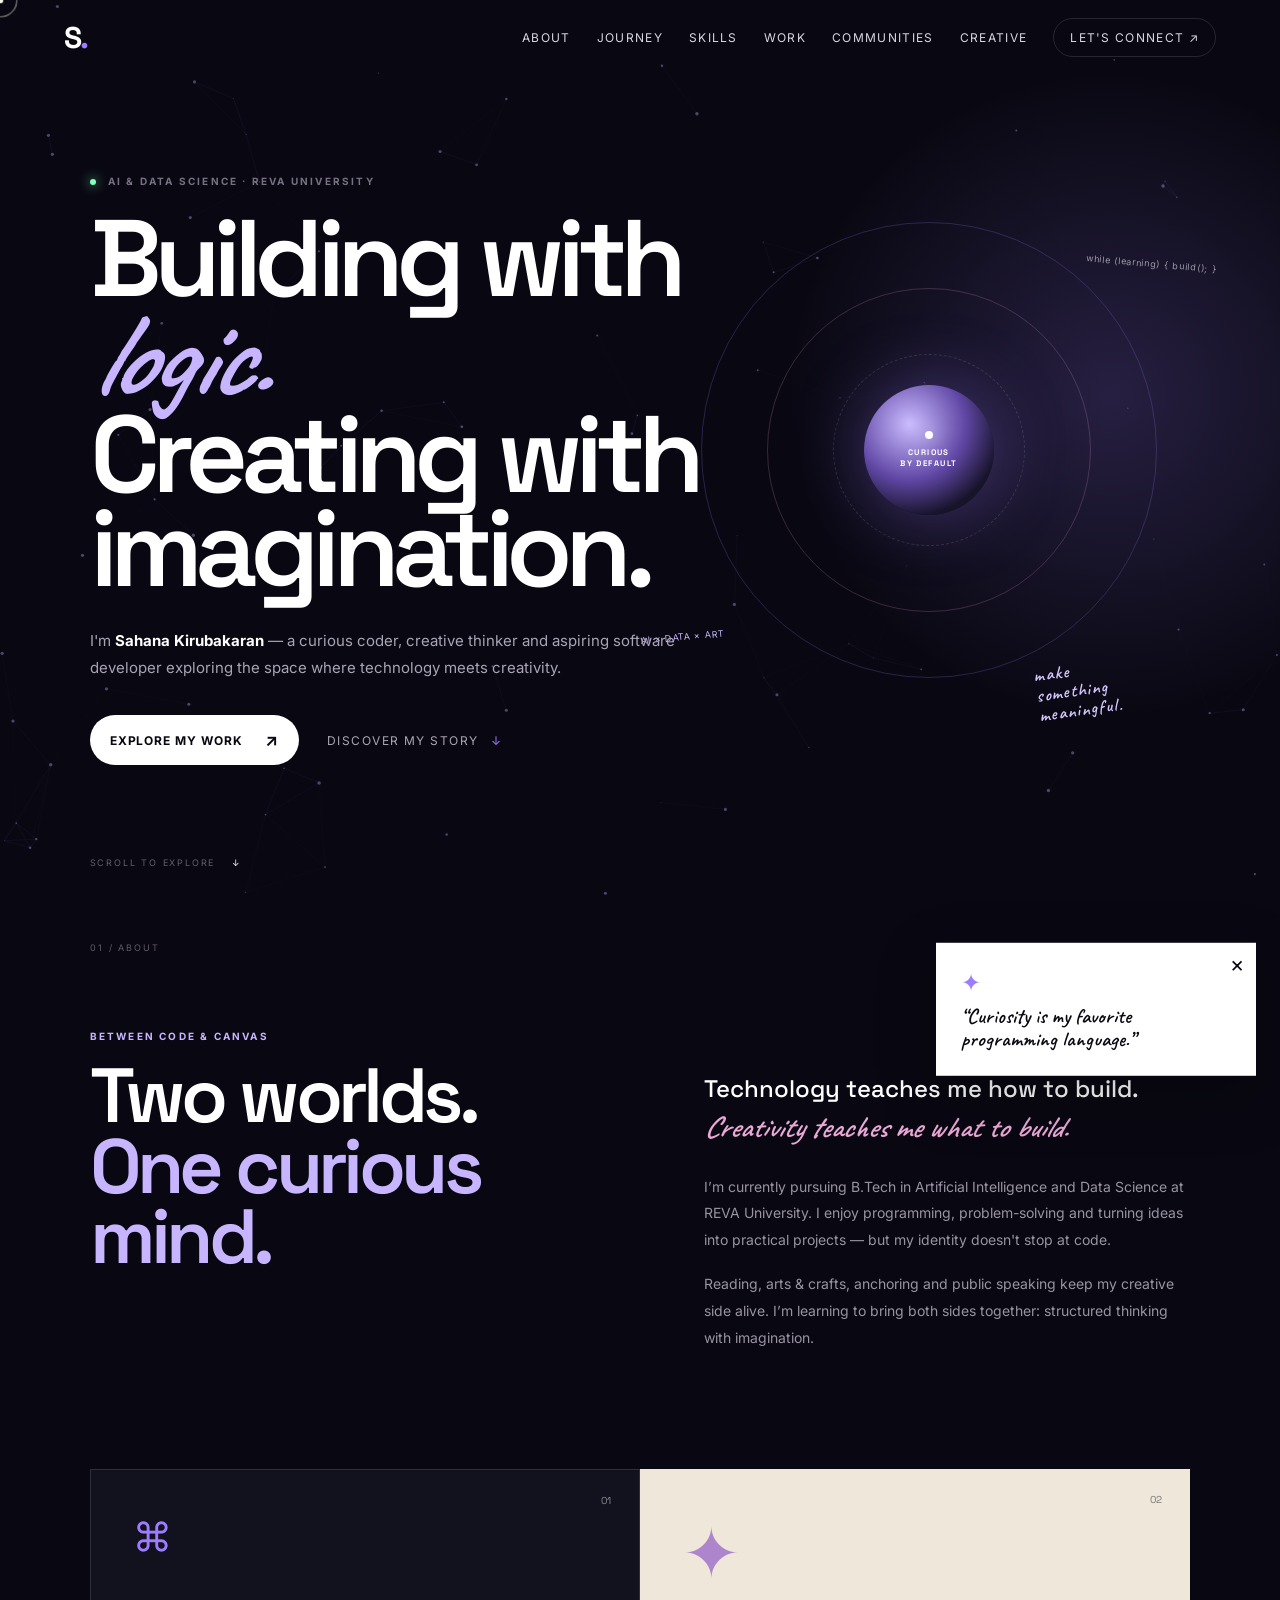
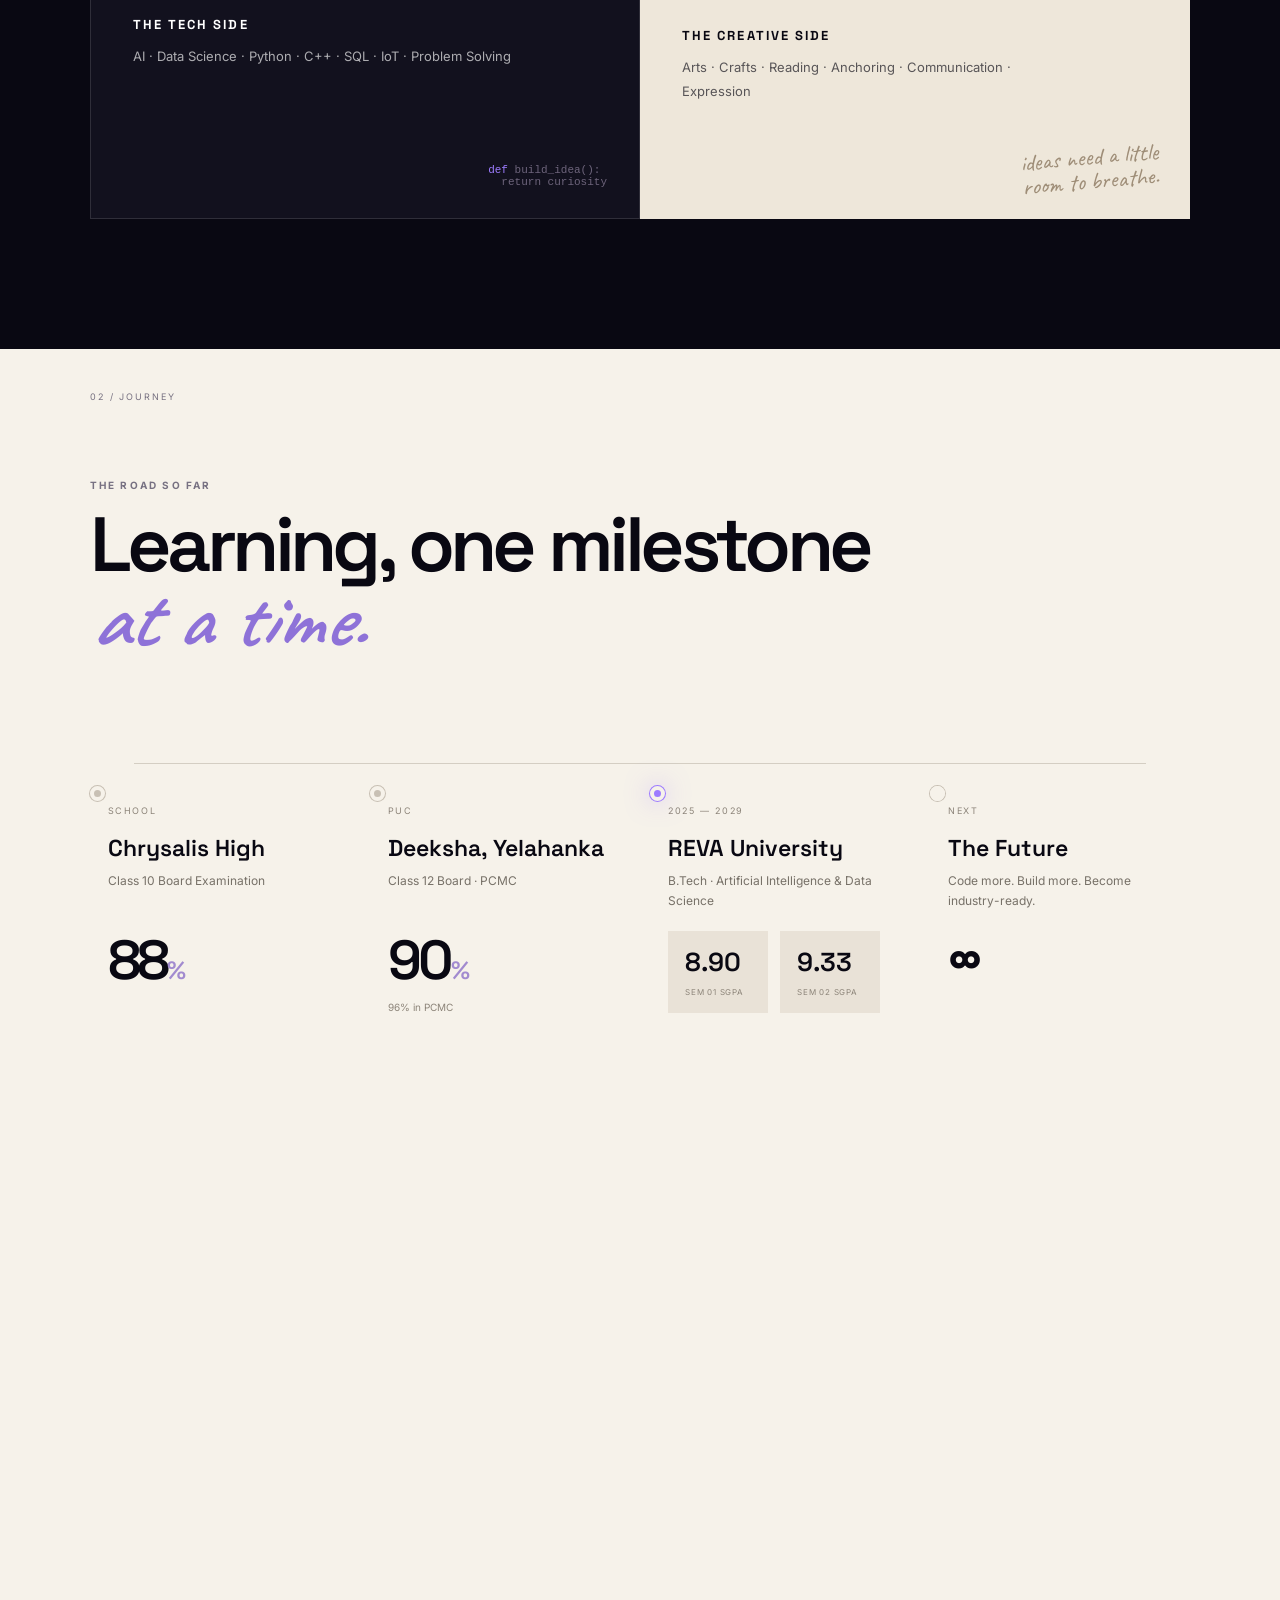
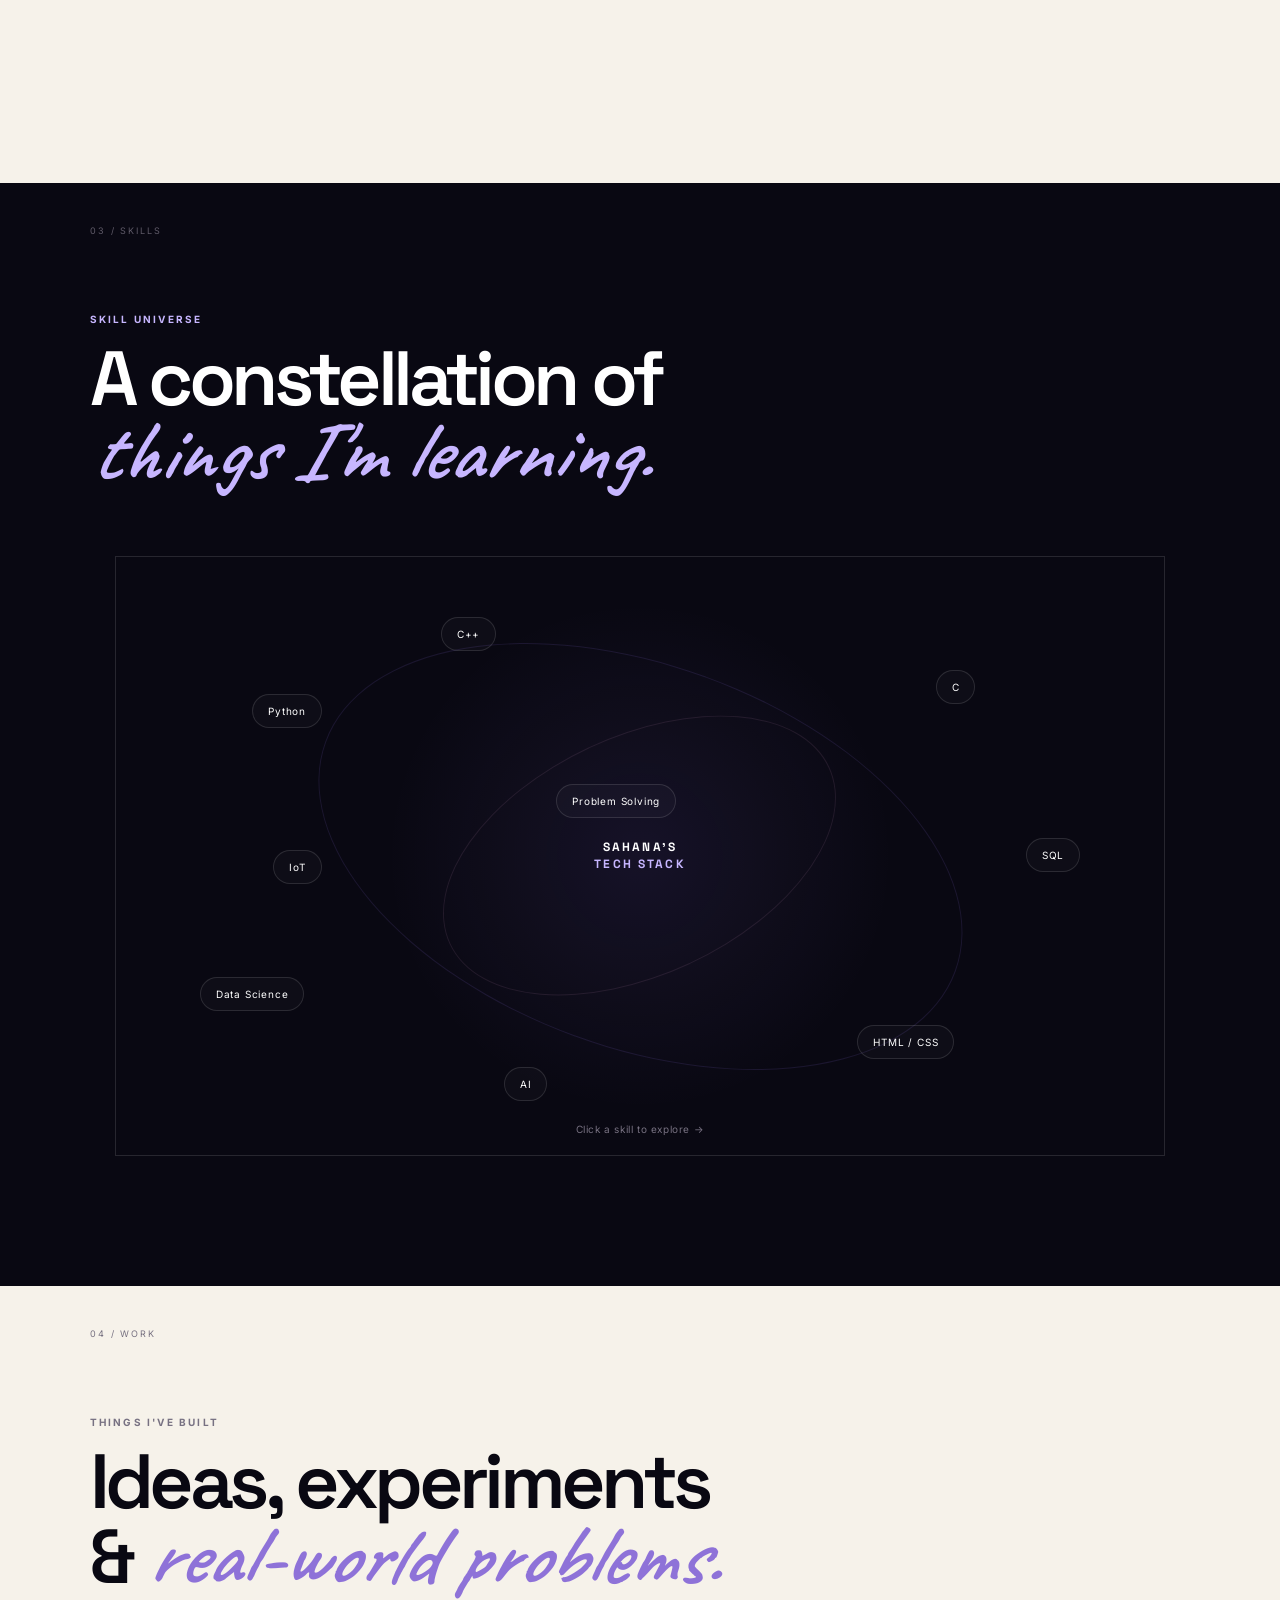
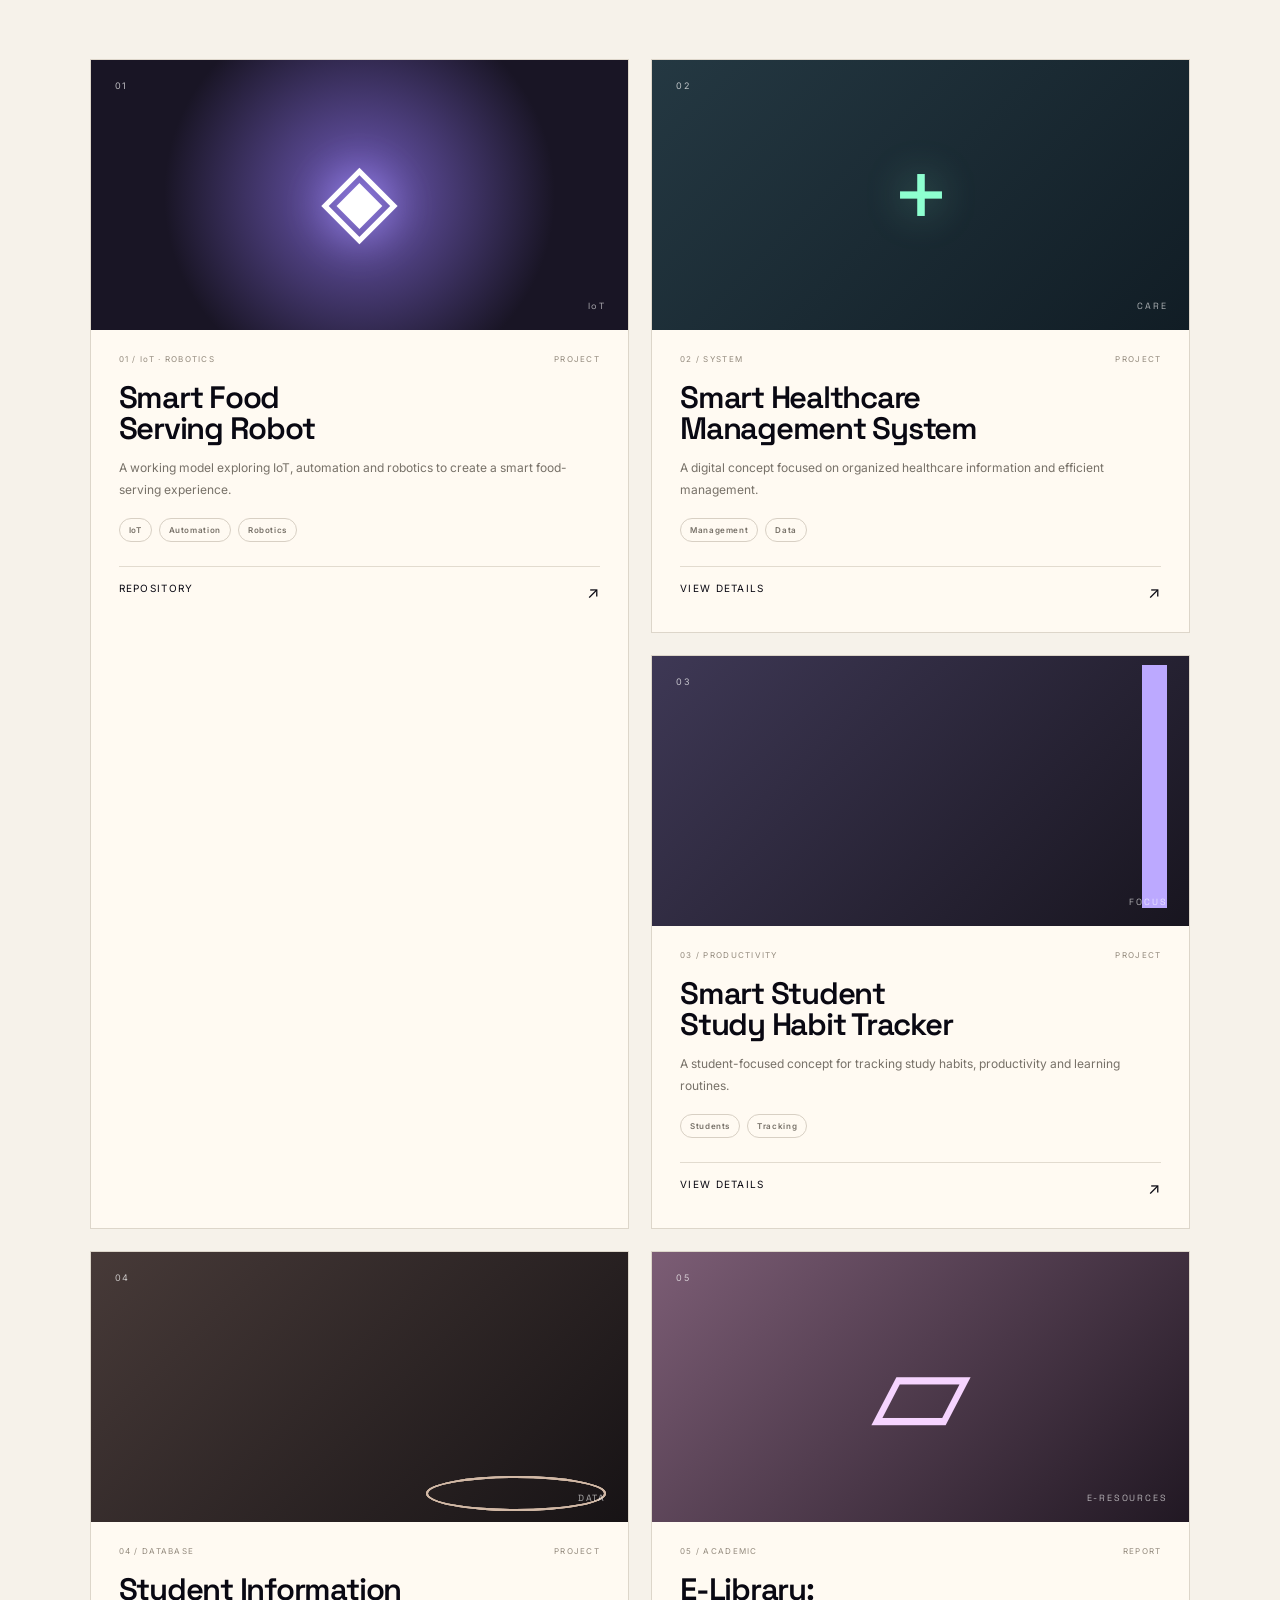
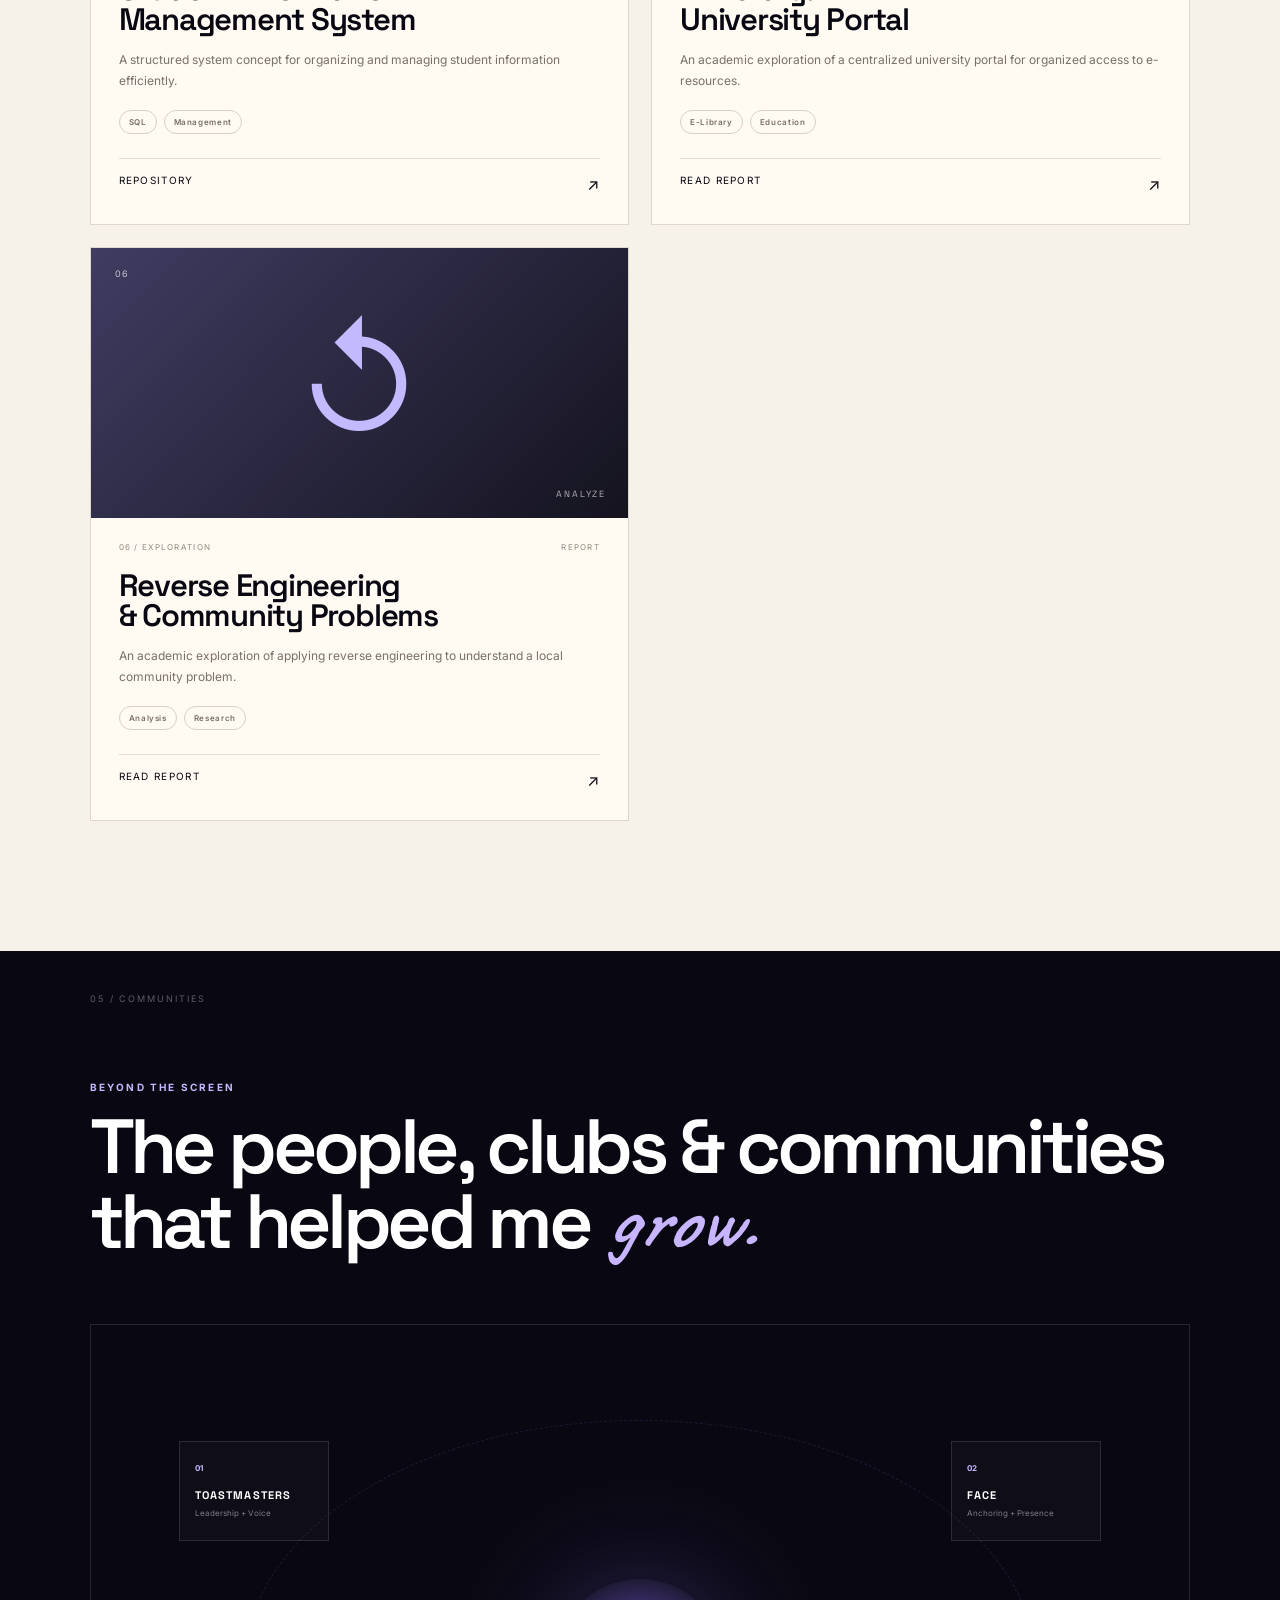
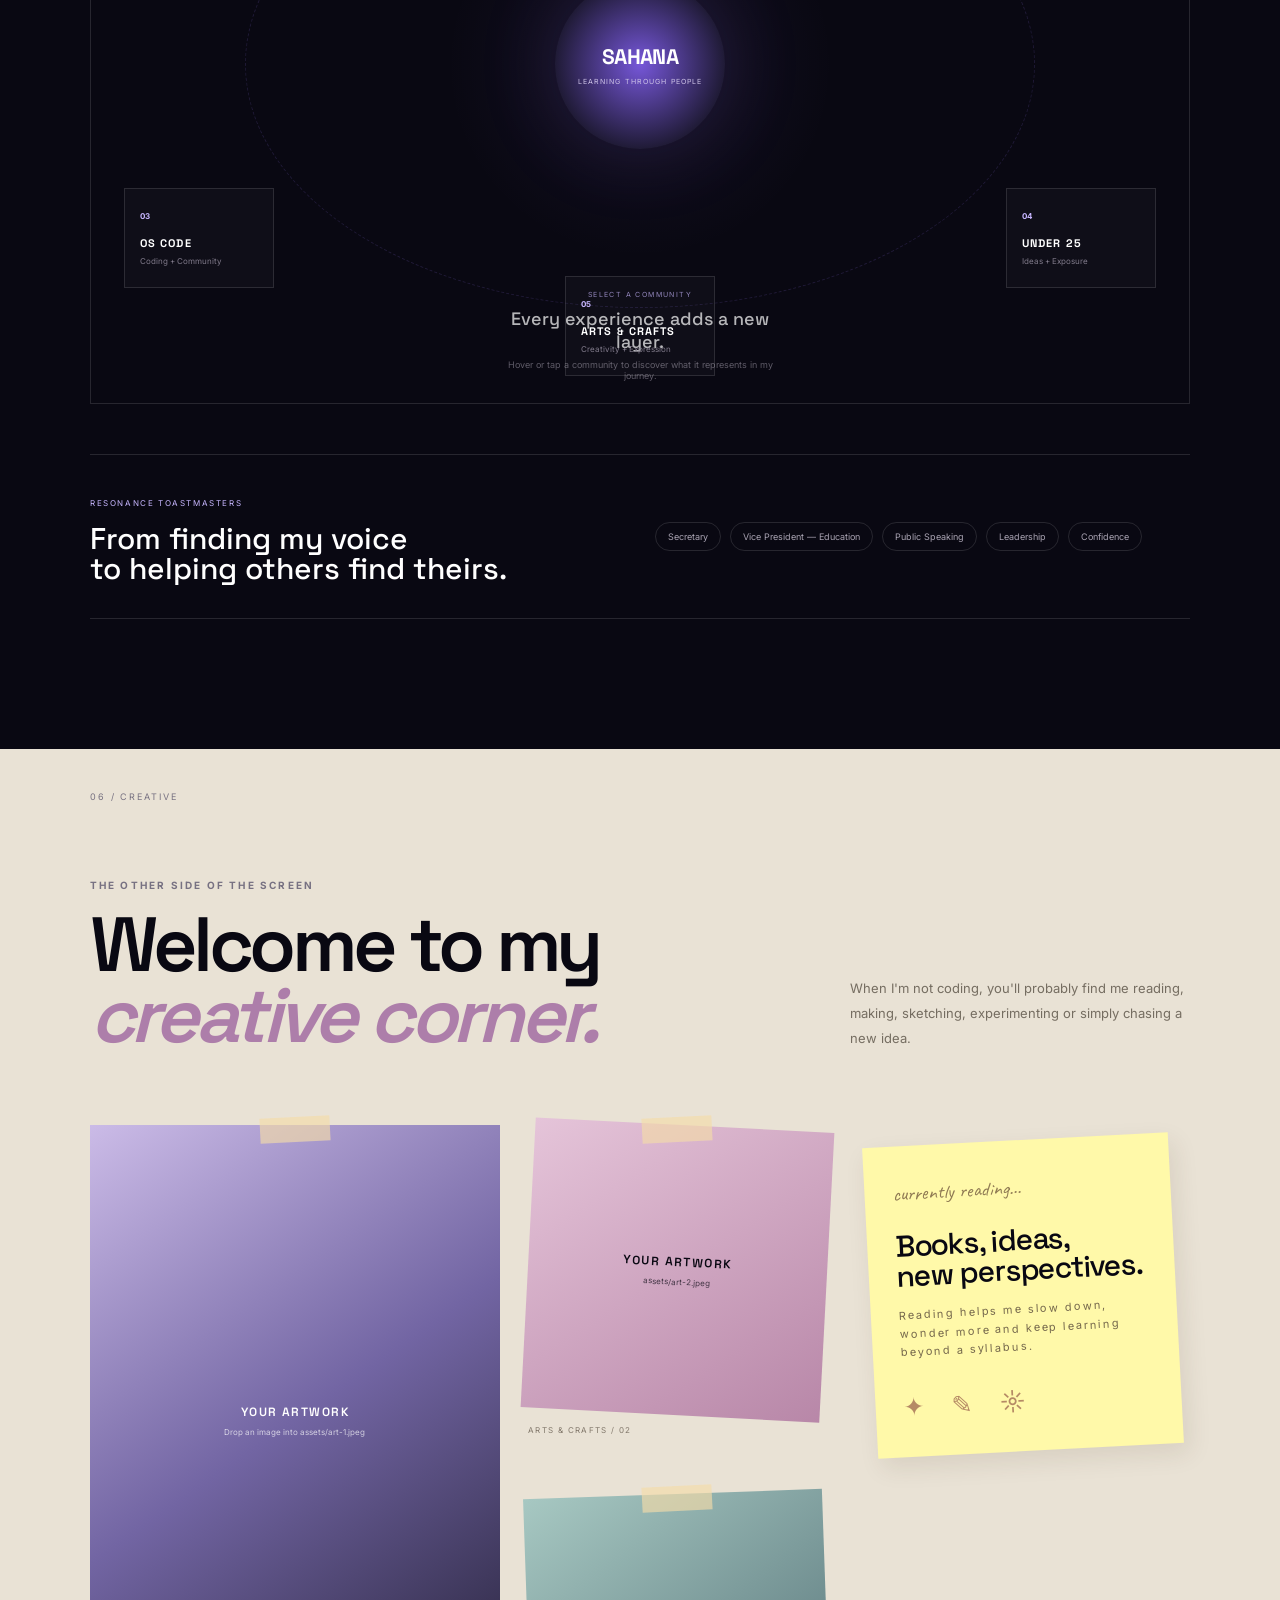
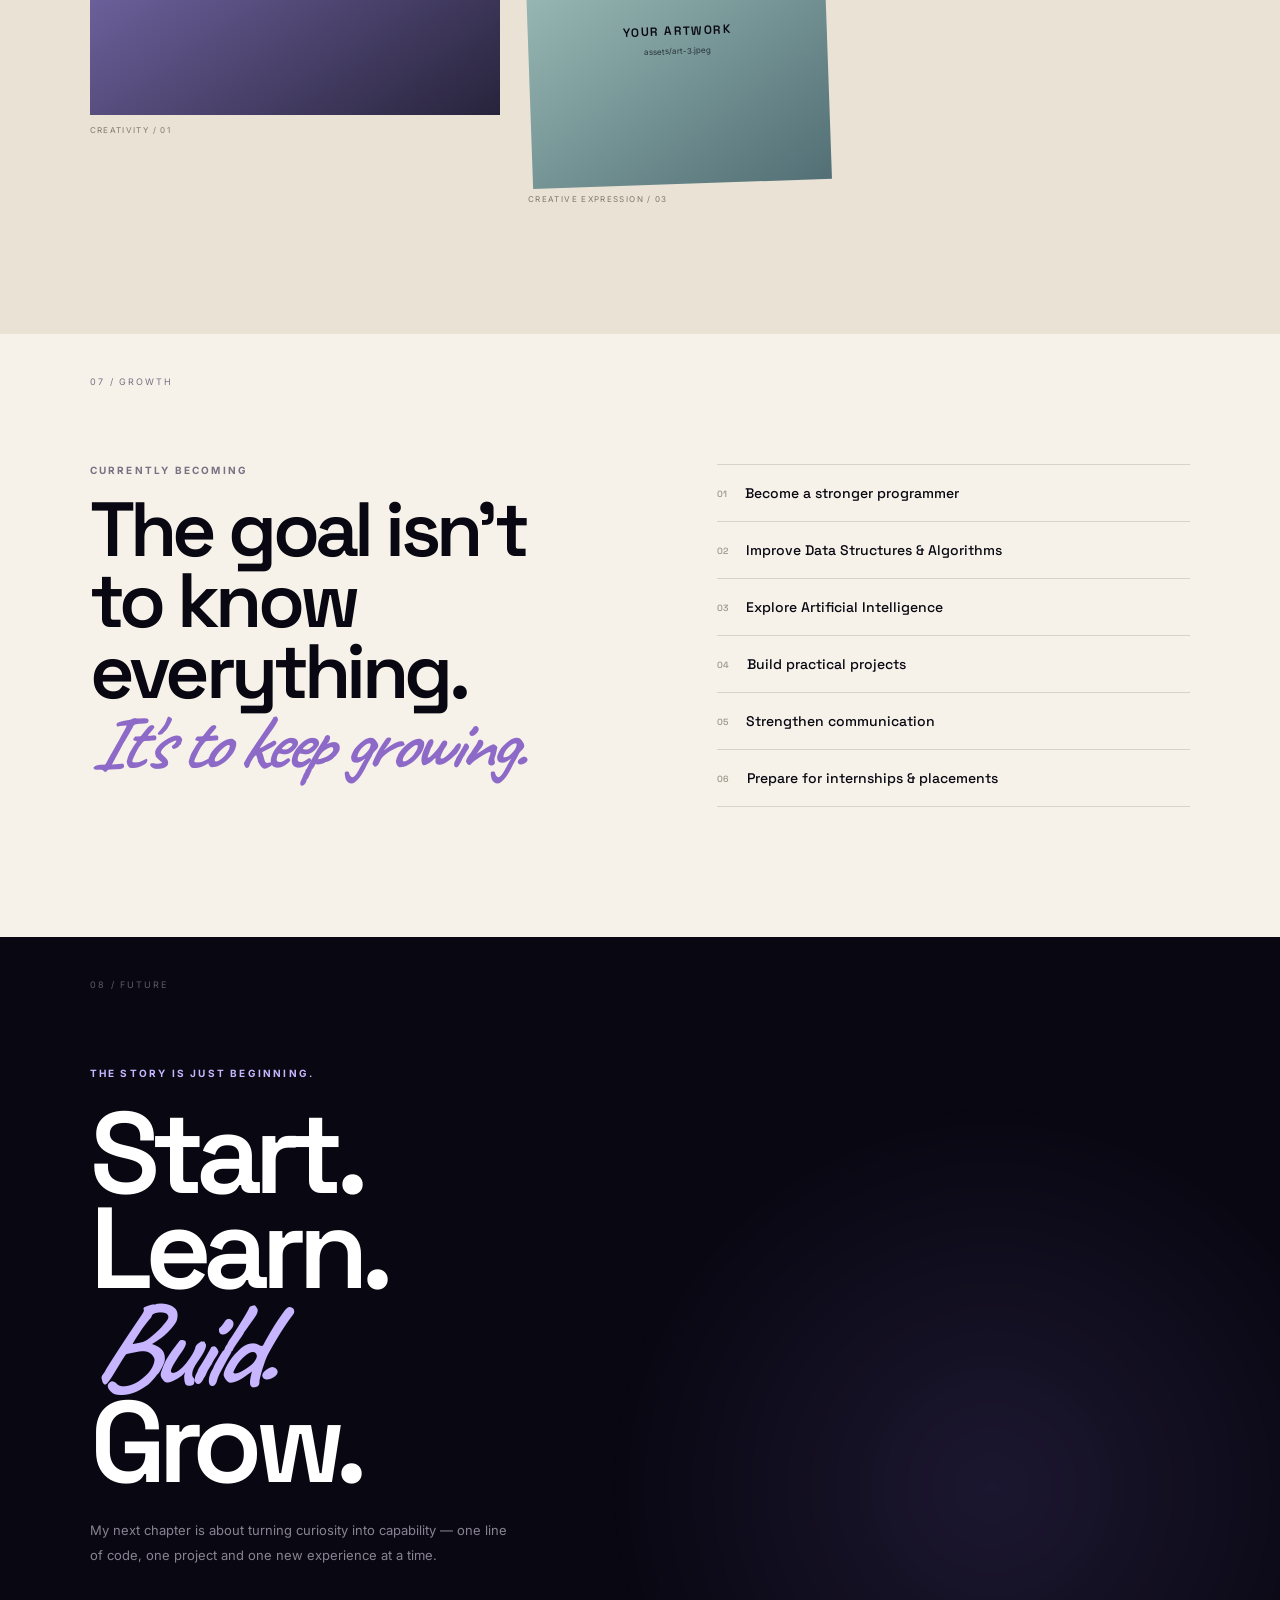
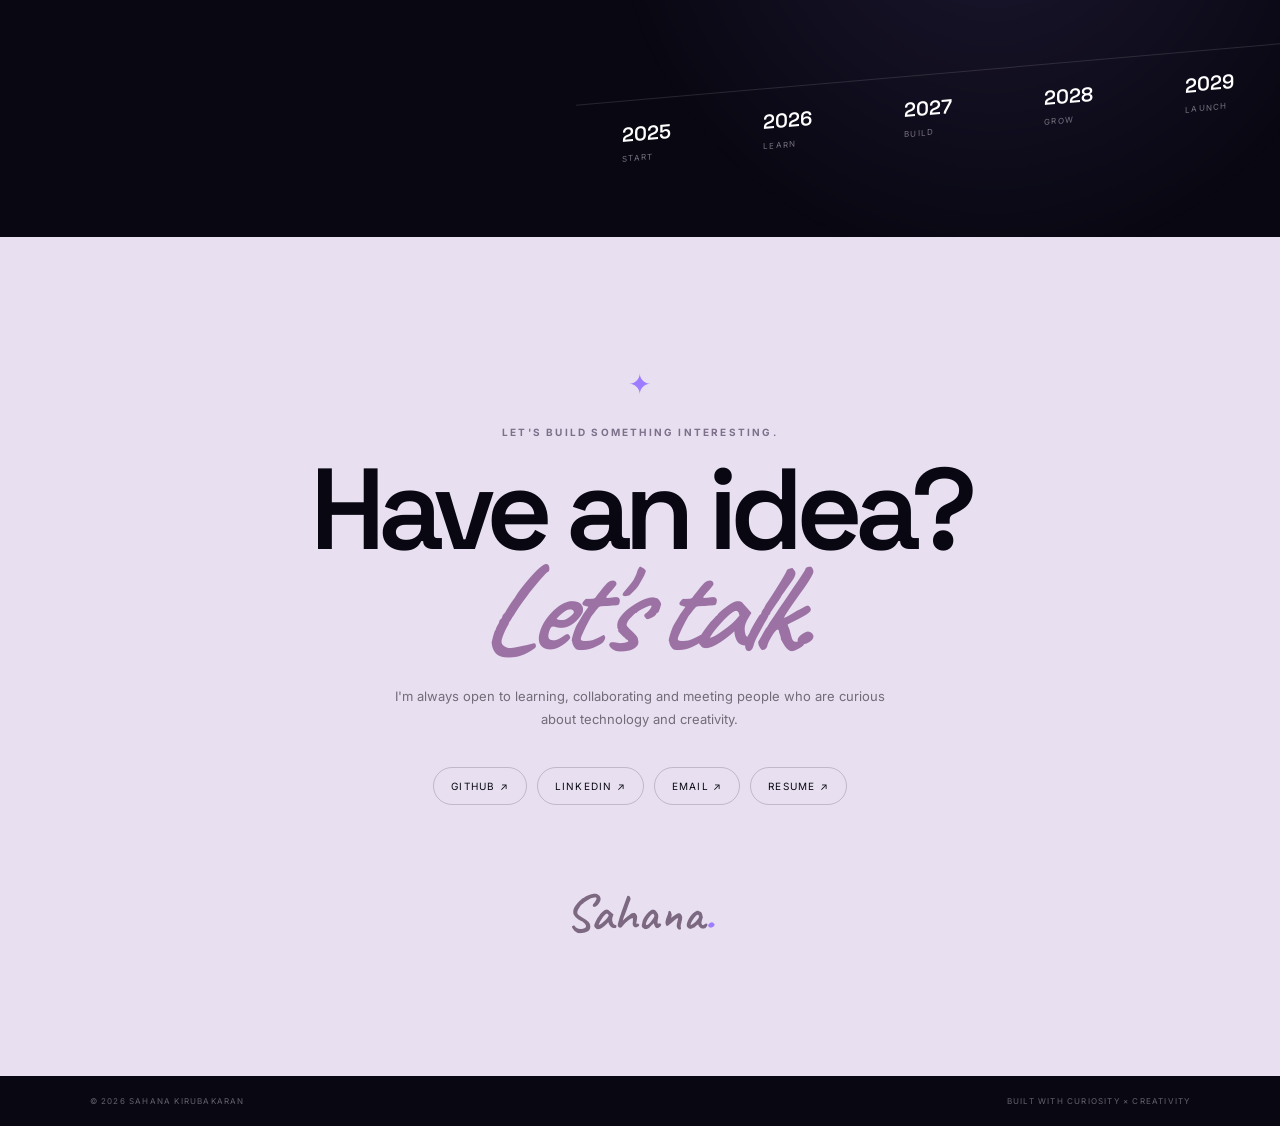
==== index.html @ fe2701ca "Update index.html" ====
<!DOCTYPE html>
<html lang="en">
<head>
  <meta charset="UTF-8">
  <meta name="viewport" content="width=device-width, initial-scale=1.0">
  <meta name="description" content="Sahana Kirubakaran — AI & Data Science student, coder, creative thinker and public speaker.">
  <title>Sahana Kirubakaran — Logic × Creativity</title>
  <link rel="preconnect" href="https://fonts.googleapis.com">
  <link rel="preconnect" href="https://fonts.gstatic.com" crossorigin>
  <link href="https://fonts.googleapis.com/css2?family=Caveat:wght@500;600;700&family=Inter:wght@400;500;600;700&family=Space+Grotesk:wght@400;500;600;700&display=swap" rel="stylesheet">
  <link rel="stylesheet" href="css/style.css">
</head>
<body>

  <div id="loader">
    <div class="loader-mark">SK<span>.</span></div>
    <div class="loader-line"><i></i></div>
    <p>initializing curiosity...</p>
  </div>

  <div class="cursor-dot"></div>
  <div class="cursor-ring"></div>

  <nav class="nav">
    <a class="brand" href="#home" aria-label="Sahana home">S<span>.</span></a>
    <button class="menu-toggle" aria-label="Open menu" aria-expanded="false">
      <span></span><span></span>
    </button>
    <div class="nav-links">
      <a href="#about">About</a>
      <a href="#journey">Journey</a>
      <a href="#skills">Skills</a>
      <a href="#projects">Work</a>
      <a href="#communities">Communities</a>
      <a href="#creative">Creative</a>
      <a href="#contact" class="nav-cta">Let's connect ↗</a>
    </div>
  </nav>

  <main>
    <section class="hero" id="home">
      <canvas id="heroCanvas"></canvas>
      <div class="hero-glow"></div>

      <div class="hero-copy reveal">
        <p class="eyebrow"><span class="pulse"></span> AI & DATA SCIENCE · REVA UNIVERSITY</p>
        <h1>Building with<br><em>logic.</em><br>Creating with <strong>imagination.</strong></h1>
        <p class="hero-sub">
          I'm <b>Sahana Kirubakaran</b> — a curious coder, creative thinker and
          aspiring software developer exploring the space where technology meets creativity.
        </p>
        <div class="hero-actions">
          <a class="btn btn-primary magnetic" href="#projects">Explore my work <span>↗</span></a>
          <a class="text-link magnetic" href="#about">Discover my story <span>↓</span></a>
        </div>
      </div>

      <div class="hero-orbit" aria-hidden="true">
        <div class="orbit orbit-a"></div>
        <div class="orbit orbit-b"></div>
        <div class="orbit orbit-c"></div>
        <div class="core">
          <span class="core-dot"></span>
          <span class="core-label">CURIOUS<br>BY DEFAULT</span>
        </div>
        <span class="float-code code-1">while (learning) { build(); }</span>
        <span class="float-code code-2">AI × DATA × ART</span>
        <span class="float-note">make<br>something<br>meaningful.</span>
      </div>

      <div class="scroll-cue">SCROLL TO EXPLORE <span>↓</span></div>
    </section>

    <section class="intro section-dark" id="about">
      <div class="section-number">01 / ABOUT</div>
      <div class="split-intro">
        <div class="reveal">
          <p class="eyebrow lilac">BETWEEN CODE & CANVAS</p>
          <h2>Two worlds.<br><span>One curious mind.</span></h2>
        </div>
        <div class="intro-text reveal">
          <p class="big-copy">Technology teaches me how to build. <i>Creativity teaches me what to build.</i></p>
          <p>
            I’m currently pursuing B.Tech in Artificial Intelligence and Data Science at
            REVA University. I enjoy programming, problem-solving and turning ideas into
            practical projects — but my identity doesn't stop at code.
          </p>
          <p>
            Reading, arts & crafts, anchoring and public speaking keep my creative side alive.
            I’m learning to bring both sides together: structured thinking with imagination.
          </p>
        </div>
      </div>

      <div class="dual-worlds reveal">
        <div class="world tech-world">
          <span class="world-index">01</span>
          <div class="world-icon">⌘</div>
          <h3>THE TECH SIDE</h3>
          <p>AI · Data Science · Python · C++ · SQL · IoT · Problem Solving</p>
          <div class="mini-code"><span>def</span> build_idea():<br>&nbsp;&nbsp;return curiosity</div>
        </div>
        <div class="world art-world">
          <span class="world-index">02</span>
          <div class="scribble">✦</div>
          <h3>THE CREATIVE SIDE</h3>
          <p>Arts · Crafts · Reading · Anchoring · Communication · Expression</p>
          <div class="mini-note">ideas need a little<br>room to breathe.</div>
        </div>
      </div>
    </section>

    <section class="journey section-light" id="journey">
      <div class="section-number">02 / JOURNEY</div>
      <div class="section-heading reveal">
        <p class="eyebrow">THE ROAD SO FAR</p>
        <h2>Learning, one milestone<br><em>at a time.</em></h2>
      </div>

      <div class="journey-path">
        <div class="path-line"></div>

        <article class="journey-stop reveal">
          <div class="stop-dot"></div>
          <span class="stop-year">SCHOOL</span>
          <h3>Chrysalis High</h3>
          <p>Class 10 Board Examination</p>
          <strong>88<span>%</span></strong>
        </article>

        <article class="journey-stop reveal">
          <div class="stop-dot"></div>
          <span class="stop-year">PUC</span>
          <h3>Deeksha, Yelahanka</h3>
          <p>Class 12 Board · PCMC</p>
          <strong>90<span>%</span></strong>
          <small>96% in PCMC</small>
        </article>

        <article class="journey-stop active reveal">
          <div class="stop-dot"></div>
          <span class="stop-year">2025 — 2029</span>
          <h3>REVA University</h3>
          <p>B.Tech · Artificial Intelligence & Data Science</p>
          <div class="score-row">
            <div><b>8.90</b><small>SEM 01 SGPA</small></div>
            <div><b>9.33</b><small>SEM 02 SGPA</small></div>
          </div>
        </article>

        <article class="journey-stop future reveal">
          <div class="stop-dot"></div>
          <span class="stop-year">NEXT</span>
          <h3>The Future</h3>
          <p>Code more. Build more. Become industry-ready.</p>
          <strong>∞</strong>
        </article>
      </div>
    </section>

    <section class="skills section-dark" id="skills">
      <div class="section-number">03 / SKILLS</div>
      <div class="section-heading reveal">
        <p class="eyebrow lilac">SKILL UNIVERSE</p>
        <h2>A constellation of<br><em>things I'm learning.</em></h2>
      </div>

      <div class="skill-universe reveal" id="skillUniverse">
        <div class="skill-center">SAHANA'S<br><span>TECH STACK</span></div>
        <button class="skill-node n1" data-info="Python — building programming fundamentals and exploring data-driven ideas.">Python</button>
        <button class="skill-node n2" data-info="C++ — strengthening logic, algorithms and problem-solving.">C++</button>
        <button class="skill-node n3" data-info="C — developing a strong foundation in programming concepts.">C</button>
        <button class="skill-node n4" data-info="SQL — working with structured data and database concepts.">SQL</button>
        <button class="skill-node n5" data-info="HTML & CSS — creating interfaces and learning web development.">HTML / CSS</button>
        <button class="skill-node n6" data-info="Artificial Intelligence — an area I am actively exploring.">AI</button>
        <button class="skill-node n7" data-info="Data Science — connecting programming, data and problem-solving.">Data Science</button>
        <button class="skill-node n8" data-info="IoT — explored through my smart food-serving robot project.">IoT</button>
        <button class="skill-node n9" data-info="Problem Solving — one of the skills I want to keep improving.">Problem Solving</button>
        <div class="skill-info" id="skillInfo">Click a skill to explore →</div>
      </div>
    </section>

    <section class="projects section-light" id="projects">
      <div class="section-number">04 / WORK</div>
      <div class="section-heading reveal">
        <p class="eyebrow">THINGS I'VE BUILT</p>
        <h2>Ideas, experiments<br>& <em>real-world problems.</em></h2>
      </div>

      <div class="project-grid">
        <article class="project-card featured reveal">
          <div class="project-visual robot-visual"><span>01</span><div class="robot">◈</div><i>IoT</i></div>
          <div class="project-meta"><span>01 / IoT · ROBOTICS</span><span>PROJECT</span></div>
          <h3>Smart Food<br>Serving Robot</h3>
          <p>A working model exploring IoT, automation and robotics to create a smart food-serving experience.</p>
          <div class="tags"><b>IoT</b><b>Automation</b><b>Robotics</b></div>
          <a href="#" class="project-link">Repository <span>↗</span></a>
        </article>

        <article class="project-card reveal">
          <div class="project-visual health-visual"><span>02</span><div class="medical-cross">+</div><i>CARE</i></div>
          <div class="project-meta"><span>02 / SYSTEM</span><span>PROJECT</span></div>
          <h3>Smart Healthcare<br>Management System</h3>
          <p>A digital concept focused on organized healthcare information and efficient management.</p>
          <div class="tags"><b>Management</b><b>Data</b></div>
          <a href="#" class="project-link">View details <span>↗</span></a>
        </article>

        <article class="project-card reveal">
          <div class="project-visual study-visual"><span>03</span><div class="chart-bars"><i></i><i></i><i></i><i></i></div><i>FOCUS</i></div>
          <div class="project-meta"><span>03 / PRODUCTIVITY</span><span>PROJECT</span></div>
          <h3>Smart Student<br>Study Habit Tracker</h3>
          <p>A student-focused concept for tracking study habits, productivity and learning routines.</p>
          <div class="tags"><b>Students</b><b>Tracking</b></div>
          <a href="#" class="project-link">View details <span>↗</span></a>
        </article>

        <article class="project-card reveal">
          <div class="project-visual database-visual"><span>04</span><div class="db-stack"><i></i><i></i><i></i></div><i>DATA</i></div>
          <div class="project-meta"><span>04 / DATABASE</span><span>PROJECT</span></div>
          <h3>Student Information<br>Management System</h3>
          <p>A structured system concept for organizing and managing student information efficiently.</p>
          <div class="tags"><b>SQL</b><b>Management</b></div>
          <a href="#" class="project-link">Repository <span>↗</span></a>
        </article>

        <article class="project-card reveal">
          <div class="project-visual library-visual"><span>05</span><div class="book-shape">▱</div><i>E-RESOURCES</i></div>
          <div class="project-meta"><span>05 / ACADEMIC</span><span>REPORT</span></div>
          <h3>E-Library:<br>University Portal</h3>
          <p>An academic exploration of a centralized university portal for organized access to e-resources.</p>
          <div class="tags"><b>E-Library</b><b>Education</b></div>
          <a href="#" class="project-link">Read report <span>↗</span></a>
        </article>

        <article class="project-card reveal">
          <div class="project-visual reverse-visual"><span>06</span><div class="reverse-mark">↺</div><i>ANALYZE</i></div>
          <div class="project-meta"><span>06 / EXPLORATION</span><span>REPORT</span></div>
          <h3>Reverse Engineering<br>& Community Problems</h3>
          <p>An academic exploration of applying reverse engineering to understand a local community problem.</p>
          <div class="tags"><b>Analysis</b><b>Research</b></div>
          <a href="#" class="project-link">Read report <span>↗</span></a>
        </article>
      </div>
    </section>

    <section class="leadership section-dark" id="communities">
      <div class="section-number">05 / COMMUNITIES</div>
      <div class="section-heading reveal">
        <p class="eyebrow lilac">BEYOND THE SCREEN</p>
        <h2>The people, clubs & communities<br>that helped me <em>grow.</em></h2>
      </div>

      <div class="community-map reveal">
        <div class="community-center">
          <span>SAHANA</span>
          <small>LEARNING THROUGH PEOPLE</small>
        </div>

        <button class="community-node c1" data-community="toastmasters">
          <b>01</b><span>TOASTMASTERS</span><small>Leadership + Voice</small>
        </button>
        <button class="community-node c2" data-community="face">
          <b>02</b><span>FACE</span><small>Anchoring + Presence</small>
        </button>
        <button class="community-node c3" data-community="oscode">
          <b>03</b><span>OS CODE</span><small>Coding + Community</small>
        </button>
        <button class="community-node c4" data-community="under25">
          <b>04</b><span>UNDER 25</span><small>Ideas + Exposure</small>
        </button>
        <button class="community-node c5" data-community="arts">
          <b>05</b><span>ARTS & CRAFTS</span><small>Creativity + Expression</small>
        </button>

        <div class="community-detail" id="communityDetail">
          <span>SELECT A COMMUNITY</span>
          <h3>Every experience adds a new layer.</h3>
          <p>Hover or tap a community to discover what it represents in my journey.</p>
        </div>
      </div>

      <div class="leadership-highlight reveal">
        <div>
          <span class="mini-label">RESONANCE TOASTMASTERS</span>
          <h3>From finding my voice<br>to helping others find theirs.</h3>
        </div>
        <div class="role-list">
          <span>Secretary</span>
          <span>Vice President — Education</span>
          <span>Public Speaking</span>
          <span>Leadership</span>
          <span>Confidence</span>
        </div>
      </div>
    </section>

    <section class="creative section-paper" id="creative">
      <div class="section-number">06 / CREATIVE</div>
      <div class="creative-head reveal">
        <div>
          <p class="eyebrow">THE OTHER SIDE OF THE SCREEN</p>
          <h2>Welcome to my<br><em>creative corner.</em></h2>
        </div>
        <p>When I'm not coding, you'll probably find me reading, making, sketching, experimenting or simply chasing a new idea.</p>
      </div>

      <div class="art-gallery">
        <div class="art-card art-large reveal">
          <div class="art-placeholder art-one"><span>YOUR ARTWORK</span><small>Drop an image into assets/art-1.jpeg</small></div>
          <div class="tape"></div>
          <p>CREATIVITY / 01</p>
        </div>
        <div class="art-card reveal tilt">
          <div class="art-placeholder art-two"><span>YOUR ARTWORK</span><small>assets/art-2.jpeg</small></div>
          <div class="tape"></div>
          <p>ARTS & CRAFTS / 02</p>
        </div>
        <div class="art-card note-card reveal">
          <div class="note-paper">
            <span class="hand">currently reading...</span>
            <h3>Books, ideas,<br>new perspectives.</h3>
            <p>Reading helps me slow down, wonder more and keep learning beyond a syllabus.</p>
            <div class="doodle">✦ ✎ ☼</div>
          </div>
        </div>
        <div class="art-card reveal tilt">
          <div class="art-placeholder art-three"><span>YOUR ARTWORK</span><small>assets/art-3.jpeg</small></div>
          <div class="tape"></div>
          <p>CREATIVE EXPRESSION / 03</p>
        </div>
      </div>
    </section>

    <section class="growth section-light">
      <div class="section-number">07 / GROWTH</div>
      <div class="growth-inner">
        <div class="reveal">
          <p class="eyebrow">CURRENTLY BECOMING</p>
          <h2>The goal isn't<br>to know everything.<br><em>It's to keep growing.</em></h2>
        </div>
        <div class="growth-list reveal">
          <div><span>01</span> Become a stronger programmer</div>
          <div><span>02</span> Improve Data Structures & Algorithms</div>
          <div><span>03</span> Explore Artificial Intelligence</div>
          <div><span>04</span> Build practical projects</div>
          <div><span>05</span> Strengthen communication</div>
          <div><span>06</span> Prepare for internships & placements</div>
        </div>
      </div>
    </section>

    <section class="future section-dark">
      <div class="future-noise"></div>
      <div class="section-number">08 / FUTURE</div>
      <div class="future-content reveal">
        <p class="eyebrow lilac">THE STORY IS JUST BEGINNING.</p>
        <h2>Start.<br>Learn.<br><em>Build.</em><br>Grow.</h2>
        <p>My next chapter is about turning curiosity into capability — one line of code, one project and one new experience at a time.</p>
      </div>
      <div class="future-road">
        <div><b>2025</b><span>START</span></div>
        <div><b>2026</b><span>LEARN</span></div>
        <div><b>2027</b><span>BUILD</span></div>
        <div><b>2028</b><span>GROW</span></div>
        <div><b>2029</b><span>LAUNCH</span></div>
      </div>
    </section>

    <section class="contact" id="contact">
      <div class="contact-star">✦</div>
      <p class="eyebrow reveal">LET'S BUILD SOMETHING INTERESTING.</p>
      <h2 class="reveal">Have an idea?<br><em>Let's talk.</em></h2>
      <p class="contact-copy reveal">I'm always open to learning, collaborating and meeting people who are curious about technology and creativity.</p>

      <div class="contact-actions reveal">
        <!-- Replace the # links below with your real profiles -->
        <a href="#" class="contact-pill magnetic">GitHub ↗</a>
        <a href="#" class="contact-pill magnetic">LinkedIn ↗</a>
        <a href="mailto:your-email@example.com" class="contact-pill magnetic">Email ↗</a>
        <a href="#" class="contact-pill magnetic">Resume ↗</a>
      </div>

      <div class="signature">Sahana<span>.</span></div>
    </section>
  </main>

  <footer>
    <span>© 2026 Sahana Kirubakaran</span>
    <span>BUILT WITH CURIOSITY × CREATIVITY</span>
  </footer>

  <div class="easter-egg" id="easterEgg">
    <button id="closeEgg" aria-label="Close">×</button>
    <span>✦</span>
    <p>“Curiosity is my favorite programming language.”</p>
  </div>

  <script src="js/script.js"></script>
</body>
</html>
---- css/style.css ----
*{box-sizing:border-box;margin:0;padding:0}
:root{
  --ink:#090812;--ink2:#11101b;--paper:#f6f2ea;--paper2:#fffdf8;
  --violet:#9d7cff;--violet2:#c7b6ff;--pink:#e9a8d5;--muted:#9893a5;
  --line:rgba(255,255,255,.12);--darkline:rgba(9,8,18,.12);
  --display:"Space Grotesk",sans-serif;--body:"Inter",sans-serif;--hand:"Caveat",cursive
}
html{scroll-behavior:smooth}
body{font-family:var(--body);background:var(--paper);color:var(--ink);overflow-x:hidden;cursor:none}
body.menu-open{overflow:hidden}
a,button{color:inherit}
a{text-decoration:none}
button{font:inherit;border:0;background:none;cursor:none}
::selection{background:var(--violet);color:#fff}
.nav{position:fixed;top:0;left:0;right:0;height:76px;padding:0 5vw;display:flex;align-items:center;justify-content:space-between;z-index:1000;transition:.4s;border-bottom:1px solid transparent}
.nav.scrolled{height:62px;background:rgba(9,8,18,.78);backdrop-filter:blur(18px);border-color:var(--line)}
.brand{font:700 30px var(--display);color:#fff;letter-spacing:-2px}.brand span{color:var(--violet)}
.nav-links{display:flex;align-items:center;gap:26px;color:#d9d5e1;font-size:12px;text-transform:uppercase;letter-spacing:.11em}
.nav-links a{transition:.25s}.nav-links a:hover{color:#fff}.nav-cta{border:1px solid var(--line);padding:11px 16px;border-radius:99px}
.menu-toggle{display:none}
#loader{position:fixed;inset:0;background:var(--ink);z-index:3000;display:grid;place-content:center;text-align:center;color:#fff;transition:.8s}.loader-mark{font:700 44px var(--display);letter-spacing:-3px}.loader-mark span{color:var(--violet)}.loader-line{width:160px;height:1px;background:#302d3b;margin:22px auto 12px;overflow:hidden}.loader-line i{display:block;width:100%;height:100%;background:var(--violet);transform:translateX(-100%);animation:load 1.2s ease forwards}.loader-line+p{font-size:10px;letter-spacing:.18em;color:#777181;text-transform:uppercase}
@keyframes load{to{transform:translateX(0)}}
.cursor-dot{position:fixed;width:7px;height:7px;border-radius:50%;background:#fff;z-index:4000;pointer-events:none;mix-blend-mode:difference;transform:translate(-50%,-50%)}.cursor-ring{position:fixed;width:35px;height:35px;border:1px solid rgba(255,255,255,.7);border-radius:50%;z-index:3999;pointer-events:none;mix-blend-mode:difference;transform:translate(-50%,-50%);transition:width .2s,height .2s,background .2s}.cursor-ring.hover{width:65px;height:65px;background:#fff;border-color:#fff}
.hero{min-height:100vh;background:var(--ink);color:#fff;position:relative;display:flex;align-items:center;padding:130px 7vw 90px;overflow:hidden}.hero canvas{position:absolute;inset:0;width:100%;height:100%;opacity:.6}.hero-glow{position:absolute;width:700px;height:700px;right:-180px;top:5%;background:radial-gradient(circle,rgba(157,124,255,.2),transparent 65%);pointer-events:none}
.hero-copy{position:relative;z-index:3;max-width:760px}.eyebrow{font-size:10px;letter-spacing:.22em;font-weight:700;color:#777182;text-transform:uppercase}.eyebrow.lilac{color:var(--violet2)}.pulse{display:inline-block;width:6px;height:6px;background:#82ffbc;border-radius:50%;margin-right:8px;box-shadow:0 0 12px #82ffbc}
.hero h1{font:600 clamp(54px,8.5vw,126px)/.86 var(--display);letter-spacing:-.07em;margin:25px 0 32px;max-width:1000px}.hero h1 em{font-family:var(--hand);font-size:1.1em;font-weight:600;color:var(--violet2);letter-spacing:-.03em}.hero h1 strong{font-weight:600;color:#fff}
.hero-sub{max-width:600px;color:#a9a4b3;font-size:15px;line-height:1.8}.hero-sub b{color:#fff}.hero-actions{display:flex;align-items:center;gap:28px;margin-top:34px}.btn{display:inline-flex;align-items:center;gap:22px;border-radius:99px;padding:15px 20px;font-size:12px;font-weight:700;text-transform:uppercase;letter-spacing:.08em}.btn-primary{background:#fff;color:var(--ink)}.btn-primary span{font-size:17px}.text-link{color:#aaa5b3;font-size:12px;text-transform:uppercase;letter-spacing:.12em}.text-link span{color:var(--violet);margin-left:8px}
.hero-orbit{position:absolute;right:4vw;top:50%;width:min(48vw,600px);aspect-ratio:1;transform:translateY(-50%);z-index:2}.orbit{position:absolute;inset:12%;border:1px solid rgba(157,124,255,.22);border-radius:50%;animation:spin 18s linear infinite}.orbit-b{inset:23%;border-color:rgba(233,168,213,.2);animation-direction:reverse;animation-duration:12s}.orbit-c{inset:34%;border-style:dashed;border-color:rgba(255,255,255,.13);animation-duration:25s}.core{position:absolute;left:50%;top:50%;transform:translate(-50%,-50%);width:130px;height:130px;border-radius:50%;background:radial-gradient(circle at 35% 30%,#cbbcff,#6047a5 45%,#171329 75%);box-shadow:0 0 70px rgba(157,124,255,.35);display:grid;place-content:center;text-align:center}.core-dot{width:8px;height:8px;background:#fff;border-radius:50%;margin:0 auto 8px;box-shadow:0 0 20px #fff}.core-label{font:700 8px/1.4 var(--display);letter-spacing:.18em}.float-code,.float-note{position:absolute;font-size:9px;letter-spacing:.08em;color:#9d98a8}.code-1{top:18%;right:2%;transform:rotate(5deg)}.code-2{bottom:18%;left:2%;color:var(--violet2);transform:rotate(-5deg)}.float-note{right:18%;bottom:5%;font:600 18px/1.1 var(--hand);color:#d4c8ff;transform:rotate(-8deg)}@keyframes spin{to{transform:rotate(360deg)}}.scroll-cue{position:absolute;bottom:32px;left:7vw;font-size:9px;letter-spacing:.2em;color:#625e6b;z-index:3}.scroll-cue span{color:#fff;margin-left:12px}
.section-dark{background:var(--ink);color:#fff}.section-light{background:var(--paper);color:var(--ink)}.section-paper{background:#e9e2d5;color:var(--ink)}
section{position:relative;padding:130px 7vw;overflow:hidden}.section-number{position:absolute;top:42px;left:7vw;font-size:9px;letter-spacing:.22em;color:#777181}.section-dark .section-number{color:#5f5a68}
.split-intro{display:grid;grid-template-columns:1fr 1fr;gap:10vw;max-width:1250px;margin:0 auto 100px}.split-intro h2,.section-heading h2,.creative-head h2,.growth h2{font:600 clamp(46px,6vw,86px)/.92 var(--display);letter-spacing:-.06em;margin-top:18px}.split-intro h2 span{color:var(--violet2)}.intro-text{padding-top:42px}.big-copy{font:500 24px/1.4 var(--display);margin-bottom:26px}.big-copy i{font-family:var(--hand);font-size:1.25em;color:var(--pink);font-weight:600}.intro-text p:not(.big-copy){font-size:14px;line-height:1.9;color:#9893a1;max-width:540px;margin-bottom:18px}
.dual-worlds{display:grid;grid-template-columns:1fr 1fr;max-width:1250px;margin:auto}.world{min-height:350px;padding:42px;position:relative;overflow:hidden}.tech-world{background:#12111e;border:1px solid var(--line)}.art-world{background:#eee7da;color:var(--ink)}.world-index{position:absolute;top:24px;right:28px;font:10px var(--display);opacity:.5}.world-icon{font-size:40px;color:var(--violet);margin-bottom:55px}.world h3{font:700 13px var(--display);letter-spacing:.16em}.world p{font-size:13px;line-height:1.8;margin-top:12px;max-width:380px;opacity:.65}.mini-code{position:absolute;right:32px;bottom:30px;color:#6d647b;font:11px monospace}.mini-code span{color:var(--violet)}.scribble{font:70px var(--hand);color:#ad85cc;margin-bottom:28px}.mini-note{position:absolute;right:30px;bottom:26px;font:24px/1 var(--hand);color:#9e8d77;transform:rotate(-5deg)}
.section-heading{max-width:1250px;margin:0 auto 65px}.section-heading h2 em{font-family:var(--hand);color:#8e72d8;font-size:1.1em;letter-spacing:0}.section-dark .section-heading h2 em{color:var(--violet2)}
.journey-path{max-width:1250px;margin:auto;display:grid;grid-template-columns:repeat(4,1fr);position:relative;gap:20px;padding-top:30px}.path-line{position:absolute;top:40px;left:4%;right:4%;height:1px;background:#d4cec3}.journey-stop{position:relative;padding:45px 18px 20px}.stop-dot{position:absolute;top:33px;left:0;width:15px;height:15px;border-radius:50%;background:#c8c0b4;border:4px solid var(--paper);box-shadow:0 0 0 1px #c8c0b4}.journey-stop.active .stop-dot{background:var(--violet);box-shadow:0 0 0 1px var(--violet),0 0 25px rgba(157,124,255,.5)}.stop-year{font-size:9px;letter-spacing:.18em;color:#8c8479}.journey-stop h3{font:600 23px var(--display);margin:15px 0 8px}.journey-stop p{font-size:12px;color:#777168;line-height:1.7;min-height:42px}.journey-stop>strong{display:block;font:600 55px var(--display);letter-spacing:-.06em;margin-top:12px}.journey-stop strong span{font-size:25px;color:#a28bcf}.journey-stop small{font-size:10px;color:#8c8479}.score-row{display:flex;gap:12px;margin-top:18px}.score-row div{background:#e9e2d7;padding:14px 17px;min-width:100px}.score-row b{display:block;font:600 26px var(--display)}.score-row small{font-size:8px;letter-spacing:.1em}.future .stop-dot{border-color:var(--paper);background:transparent}
.skills{min-height:900px}.skill-universe{max-width:1050px;height:600px;margin:auto;position:relative;border:1px solid var(--line);background:radial-gradient(circle at center,rgba(157,124,255,.09),transparent 42%);overflow:hidden}.skill-universe:before,.skill-universe:after{content:"";position:absolute;inset:18%;border:1px solid rgba(157,124,255,.12);border-radius:50%;transform:rotate(20deg)}.skill-universe:after{inset:30%;border-color:rgba(233,168,213,.1);transform:rotate(-25deg)}.skill-center{position:absolute;left:50%;top:50%;transform:translate(-50%,-50%);text-align:center;font:700 12px/1.4 var(--display);letter-spacing:.18em;z-index:3}.skill-center span{color:var(--violet2)}.skill-node{position:absolute;color:#fff;border:1px solid var(--line);border-radius:99px;padding:10px 15px;font-size:10px;letter-spacing:.08em;background:rgba(255,255,255,.025);transition:.35s;z-index:4}.skill-node:hover,.skill-node.selected{background:var(--violet);border-color:var(--violet);transform:scale(1.08);box-shadow:0 0 30px rgba(157,124,255,.3)}.n1{left:13%;top:23%}.n2{left:31%;top:10%}.n3{right:18%;top:19%}.n4{right:8%;top:47%}.n5{right:20%;bottom:16%}.n6{left:37%;bottom:9%}.n7{left:8%;bottom:24%}.n8{left:15%;top:49%}.n9{left:42%;top:38%}.skill-info{position:absolute;bottom:20px;left:50%;transform:translateX(-50%);font-size:10px;color:#777181;letter-spacing:.06em;text-align:center;max-width:80%}
.project-grid{max-width:1250px;margin:auto;display:grid;grid-template-columns:repeat(2,1fr);gap:22px}.project-card{position:relative;background:#fffaf2;border:1px solid #ddd6ca;padding:0 28px 30px;min-height:560px;transition:.45s;overflow:hidden}.project-card:hover{transform:translateY(-8px);box-shadow:0 25px 60px rgba(50,40,30,.12)}.project-card.featured{grid-row:span 2}.project-visual{height:270px;margin:0 -28px 24px;position:relative;overflow:hidden;display:grid;place-items:center}.project-visual>span{position:absolute;top:20px;left:24px;font-size:9px;letter-spacing:.18em;color:rgba(255,255,255,.7)}.project-visual i{position:absolute;bottom:18px;right:22px;font:9px var(--display);letter-spacing:.2em;color:rgba(255,255,255,.65)}.robot-visual{background:radial-gradient(circle at 50% 50%,#6f5ab8,#191525 65%)}.health-visual{background:linear-gradient(135deg,#243842,#111d25)}.study-visual{background:linear-gradient(135deg,#3e3855,#18151f)}.database-visual{background:linear-gradient(135deg,#473a38,#171315)}.library-visual{background:linear-gradient(135deg,#7c5d75,#211823)}.reverse-visual{background:linear-gradient(135deg,#403c62,#14131e)}.robot{font-size:100px;color:#fff;text-shadow:0 0 45px #a997ff;animation:float 4s ease-in-out infinite}.medical-cross{font:100px var(--display);color:#8effd0;text-shadow:0 0 40px rgba(142,255,208,.4)}.chart-bars{height:130px;display:flex;align-items:end;gap:13px}.chart-bars i{display:block;width:25px;background:#bca9ff}.chart-bars i:nth-child(1){height:45%}.chart-bars i:nth-child(2){height:70%}.chart-bars i:nth-child(3){height:55%}.chart-bars i:nth-child(4){height:90%}.db-stack i{display:block;width:180px;height:35px;border-radius:50%;border:2px solid #d2b9a6;margin:-7px 0}.book-shape{font-size:130px;color:#f6d4ff}.reverse-mark{font-size:130px;color:#c3b9ff}@keyframes float{50%{transform:translateY(-12px) rotate(4deg)}}.project-meta{display:flex;justify-content:space-between;font-size:8px;letter-spacing:.16em;color:#938a7d;margin-bottom:18px}.project-card h3{font:600 31px/.98 var(--display);letter-spacing:-.04em;margin-bottom:14px}.project-card p{font-size:12px;line-height:1.8;color:#777168;max-width:520px}.tags{display:flex;flex-wrap:wrap;gap:7px;margin-top:18px}.tags b{font-size:8px;letter-spacing:.08em;border:1px solid #d8d0c4;border-radius:99px;padding:6px 9px;font-weight:600;color:#777168}.project-link{display:flex;justify-content:space-between;margin-top:24px;padding-top:15px;border-top:1px solid #e2dbcf;font-size:10px;text-transform:uppercase;letter-spacing:.13em}.project-link span{font-size:16px}
.community-map{height:680px;max-width:1100px;margin:auto;position:relative;border:1px solid var(--line);background:radial-gradient(circle at center,rgba(157,124,255,.08),transparent 30%)}.community-map:before{content:"";position:absolute;inset:14%;border:1px dashed rgba(157,124,255,.15);border-radius:50%}.community-center{position:absolute;left:50%;top:50%;transform:translate(-50%,-50%);width:170px;height:170px;border-radius:50%;background:radial-gradient(circle,#7657d9,#201b37 70%);display:grid;place-content:center;text-align:center;box-shadow:0 0 80px rgba(118,87,217,.2);z-index:2}.community-center span{font:700 21px var(--display);letter-spacing:-.03em}.community-center small{font-size:7px;letter-spacing:.16em;color:#cfc5e9;margin-top:7px}.community-node{position:absolute;width:150px;min-height:100px;border:1px solid var(--line);padding:15px;text-align:left;background:rgba(255,255,255,.025);color:#fff;transition:.35s;z-index:3}.community-node:hover,.community-node.active{background:#fff;color:var(--ink);border-color:#fff;transform:scale(1.06)}.community-node b{font-size:8px;color:var(--violet2);display:block;margin-bottom:15px}.community-node span{display:block;font:700 11px var(--display);letter-spacing:.1em}.community-node small{display:block;font-size:8px;color:#817b8b;margin-top:6px}.community-node:hover small,.community-node.active small{color:#777}.c1{left:8%;top:17%}.c2{right:8%;top:17%}.c3{left:3%;bottom:17%}.c4{right:3%;bottom:17%}.c5{left:50%;bottom:4%;transform:translateX(-50%)}.c5:hover,.c5.active{transform:translateX(-50%) scale(1.06)}.community-detail{position:absolute;left:50%;bottom:22px;transform:translateX(-50%);text-align:center;width:280px;opacity:.7}.community-detail span{font-size:7px;letter-spacing:.2em;color:var(--violet2)}.community-detail h3{font:500 18px var(--display);margin:6px 0}.community-detail p{font-size:9px;color:#827d8b}.leadership-highlight{max-width:1100px;margin:50px auto 0;border-top:1px solid var(--line);border-bottom:1px solid var(--line);padding:35px 0;display:grid;grid-template-columns:1fr 1fr;gap:30px}.mini-label{font-size:8px;letter-spacing:.2em;color:var(--violet2)}.leadership-highlight h3{font:500 30px/.98 var(--display);margin-top:14px}.role-list{display:flex;flex-wrap:wrap;gap:9px;align-content:center}.role-list span{border:1px solid var(--line);border-radius:99px;padding:8px 12px;font-size:9px;color:#aaa4b3}
.creative-head{max-width:1250px;margin:auto;display:grid;grid-template-columns:1.3fr .7fr;gap:10vw;align-items:end}.creative-head>p{font-size:13px;line-height:1.9;color:#756d61}.creative-head h2 em{color:#ad7eaa}.art-gallery{max-width:1250px;margin:75px auto 0;display:grid;grid-template-columns:1.1fr .8fr .9fr;gap:28px;align-items:start}.art-card{position:relative}.art-card p{font-size:8px;letter-spacing:.17em;color:#82786b;margin-top:10px}.art-large{grid-row:span 2}.art-placeholder{min-height:290px;display:grid;place-content:center;text-align:center;position:relative;overflow:hidden}.art-large .art-placeholder{min-height:590px}.art-one{background:linear-gradient(145deg,#cbbbe7,#7265a3 50%,#27233b);color:#fff}.art-two{background:linear-gradient(145deg,#e5c4d9,#b887a8);transform:rotate(3deg)}.art-three{background:linear-gradient(145deg,#a7c8c2,#526f75);transform:rotate(-2deg)}.art-placeholder span{font:600 12px var(--display);letter-spacing:.12em}.art-placeholder small{font-size:8px;opacity:.7;margin-top:7px}.tape{position:absolute;top:-8px;left:50%;width:70px;height:25px;background:rgba(244,220,170,.65);transform:translateX(-50%) rotate(-3deg)}.note-card{padding:15px}.note-paper{min-height:290px;background:#fff9a9;padding:35px 28px;box-shadow:5px 10px 25px rgba(70,50,20,.1);transform:rotate(-3deg)}.hand{font:20px var(--hand);color:#8f7a53}.note-paper h3{font:500 30px/1 var(--display);letter-spacing:-.04em;margin:25px 0 15px}.note-paper p{font-size:11px;line-height:1.7;color:#75684c}.doodle{font-size:25px;color:#b58a65;margin-top:30px;letter-spacing:10px}
.growth-inner{max-width:1250px;margin:auto;display:grid;grid-template-columns:1fr 1fr;gap:12vw}.growth h2 em{font-family:var(--hand);color:#8d6ac7}.growth-list{border-top:1px solid #d9d2c7}.growth-list div{padding:19px 0;border-bottom:1px solid #d9d2c7;font:500 14px var(--display);display:flex;gap:18px}.growth-list span{font-size:9px;color:#9b9388;padding-top:4px}
.future{min-height:900px}.future-content{max-width:600px;position:relative;z-index:2}.future-content h2{font:600 clamp(65px,9vw,130px)/.82 var(--display);letter-spacing:-.07em;margin:28px 0}.future-content h2 em{font-family:var(--hand);color:var(--violet2);font-size:1.05em}.future-content>p:last-child{max-width:430px;color:#888391;font-size:13px;line-height:1.9}.future-road{position:absolute;left:45%;right:0;bottom:100px;display:flex;justify-content:space-around;transform:skewY(-5deg);border-top:1px solid var(--line);padding-top:20px}.future-road div{display:grid;gap:6px}.future-road b{font:600 20px var(--display)}.future-road span{font-size:8px;letter-spacing:.16em;color:#777181}.future-noise{position:absolute;right:-10%;top:15%;width:65vw;height:65vw;border-radius:50%;background:radial-gradient(circle,rgba(157,124,255,.13),transparent 65%);filter:blur(10px)}
.contact{text-align:center;background:#e8e0f0;min-height:700px;display:grid;place-content:center}.contact-star{font-size:28px;color:#9d7cff;margin-bottom:25px}.contact .eyebrow{color:#7d708a}.contact h2{font:600 clamp(60px,9vw,125px)/.82 var(--display);letter-spacing:-.07em;margin:25px 0}.contact h2 em{font-family:var(--hand);color:#9c71a4;font-size:1.08em}.contact-copy{max-width:520px;margin:auto;color:#746a78;font-size:13px;line-height:1.8}.contact-actions{display:flex;justify-content:center;gap:10px;flex-wrap:wrap;margin-top:35px}.contact-pill{border:1px solid rgba(9,8,18,.18);border-radius:99px;padding:12px 17px;font-size:10px;text-transform:uppercase;letter-spacing:.12em;transition:.3s}.contact-pill:hover{background:var(--ink);color:#fff;border-color:var(--ink)}.signature{font:600 52px var(--hand);margin-top:75px;color:#7d6882}.signature span{color:var(--violet)}
footer{background:var(--ink);color:#66616e;display:flex;justify-content:space-between;padding:20px 7vw;font-size:8px;letter-spacing:.15em;text-transform:uppercase}
.easter-egg{position:fixed;right:24px;bottom:24px;width:min(320px,calc(100vw - 48px));background:#fff;color:var(--ink);padding:25px;box-shadow:0 20px 60px rgba(0,0,0,.25);z-index:2000;transform:translateY(150%);transition:.5s}.easter-egg.show{transform:translateY(0)}.easter-egg>span{color:var(--violet);font-size:24px}.easter-egg p{font:600 21px/1.1 var(--hand);margin-top:8px}.easter-egg button{position:absolute;right:12px;top:8px;font-size:22px}
.reveal{opacity:0;transform:translateY(28px);transition:opacity .9s ease,transform .9s ease}.reveal.visible{opacity:1;transform:none}
@media(max-width:1050px){.hero-orbit{right:-12%;opacity:.65}.project-grid{grid-template-columns:1fr}.project-card.featured{grid-row:auto}.journey-path{grid-template-columns:repeat(2,1fr);row-gap:35px}.path-line{display:none}.community-map{height:650px}.c1{left:4%}.c2{right:4%}.c3{left:2%}.c4{right:2%}}
@media(max-width:800px){body{cursor:auto}.cursor-dot,.cursor-ring{display:none}.nav-links{position:fixed;inset:0;background:var(--ink);display:flex;flex-direction:column;justify-content:center;gap:24px;font-size:17px;transform:translateX(100%);transition:.4s}.nav-links.open{transform:none}.menu-toggle{display:grid;gap:6px;width:34px;position:relative;z-index:5}.menu-toggle span{display:block;width:26px;height:1px;background:#fff;transition:.3s}.menu-toggle.open span:first-child{transform:translateY(3.5px) rotate(45deg)}.menu-toggle.open span:last-child{transform:translateY(-3.5px) rotate(-45deg)}section{padding:100px 6vw}.hero{padding:130px 6vw 100px}.hero-orbit{position:absolute;width:600px;right:-270px;top:70%;opacity:.45}.hero-copy{max-width:650px}.hero h1{font-size:clamp(52px,14vw,92px)}.split-intro,.dual-worlds,.growth-inner,.creative-head{grid-template-columns:1fr;gap:35px}.intro-text{padding-top:0}.dual-worlds{margin-top:50px}.world{min-height:300px}.journey-path{grid-template-columns:1fr;gap:10px}.journey-stop{padding-left:35px}.journey-stop .stop-dot{left:5px}.skill-universe{height:520px}.skill-node{font-size:8px;padding:8px 10px}.n1{left:6%}.n3{right:5%}.n5{right:6%}.n7{left:5%}.community-map{height:750px}.community-node{width:130px}.c1{top:9%;left:4%}.c2{top:9%;right:4%}.c3{bottom:27%;left:4%}.c4{bottom:27%;right:4%}.c5{bottom:8%}.community-detail{bottom:160px}.leadership-highlight{grid-template-columns:1fr}.art-gallery{grid-template-columns:1fr 1fr}.art-large{grid-row:auto;grid-column:span 2}.art-large .art-placeholder{min-height:400px}.future{min-height:780px}.future-road{left:6vw;right:6vw;bottom:55px}.future-road b{font-size:13px}.future-road span{font-size:7px}footer{flex-direction:column;gap:8px}}
@media(max-width:520px){.hero-actions{align-items:flex-start;flex-direction:column;gap:18px}.hero-orbit{top:72%;right:-330px}.section-heading h2,.split-intro h2,.creative-head h2,.growth h2{font-size:48px}.journey-stop h3{font-size:20px}.score-row{flex-wrap:wrap}.skill-universe{height:470px}.skill-center{font-size:9px}.n1{left:4%;top:16%}.n2{left:33%;top:7%}.n3{right:3%;top:20%}.n4{right:2%;top:43%}.n5{right:4%;bottom:15%}.n6{left:30%;bottom:7%}.n7{left:3%;bottom:25%}.n8{left:8%;top:47%}.n9{left:39%;top:39%}.community-map{height:760px}.community-node{width:120px;min-height:90px}.community-node span{font-size:9px}.community-node small{font-size:7px}.c5{width:150px}.art-gallery{grid-template-columns:1fr}.art-large{grid-column:auto}.art-large .art-placeholder{min-height:420px}.note-card{order:4}.future-road{gap:8px}.future-road div{flex:1}.future-road b{font-size:11px}.future-road span{font-size:6px}.contact{min-height:650px}.contact h2{font-size:58px}footer{padding:20px 6vw}}
@media(prefers-reduced-motion:reduce){*,*::before,*::after{scroll-behavior:auto!important;animation:none!important;transition:none!important}.reveal{opacity:1;transform:none}}
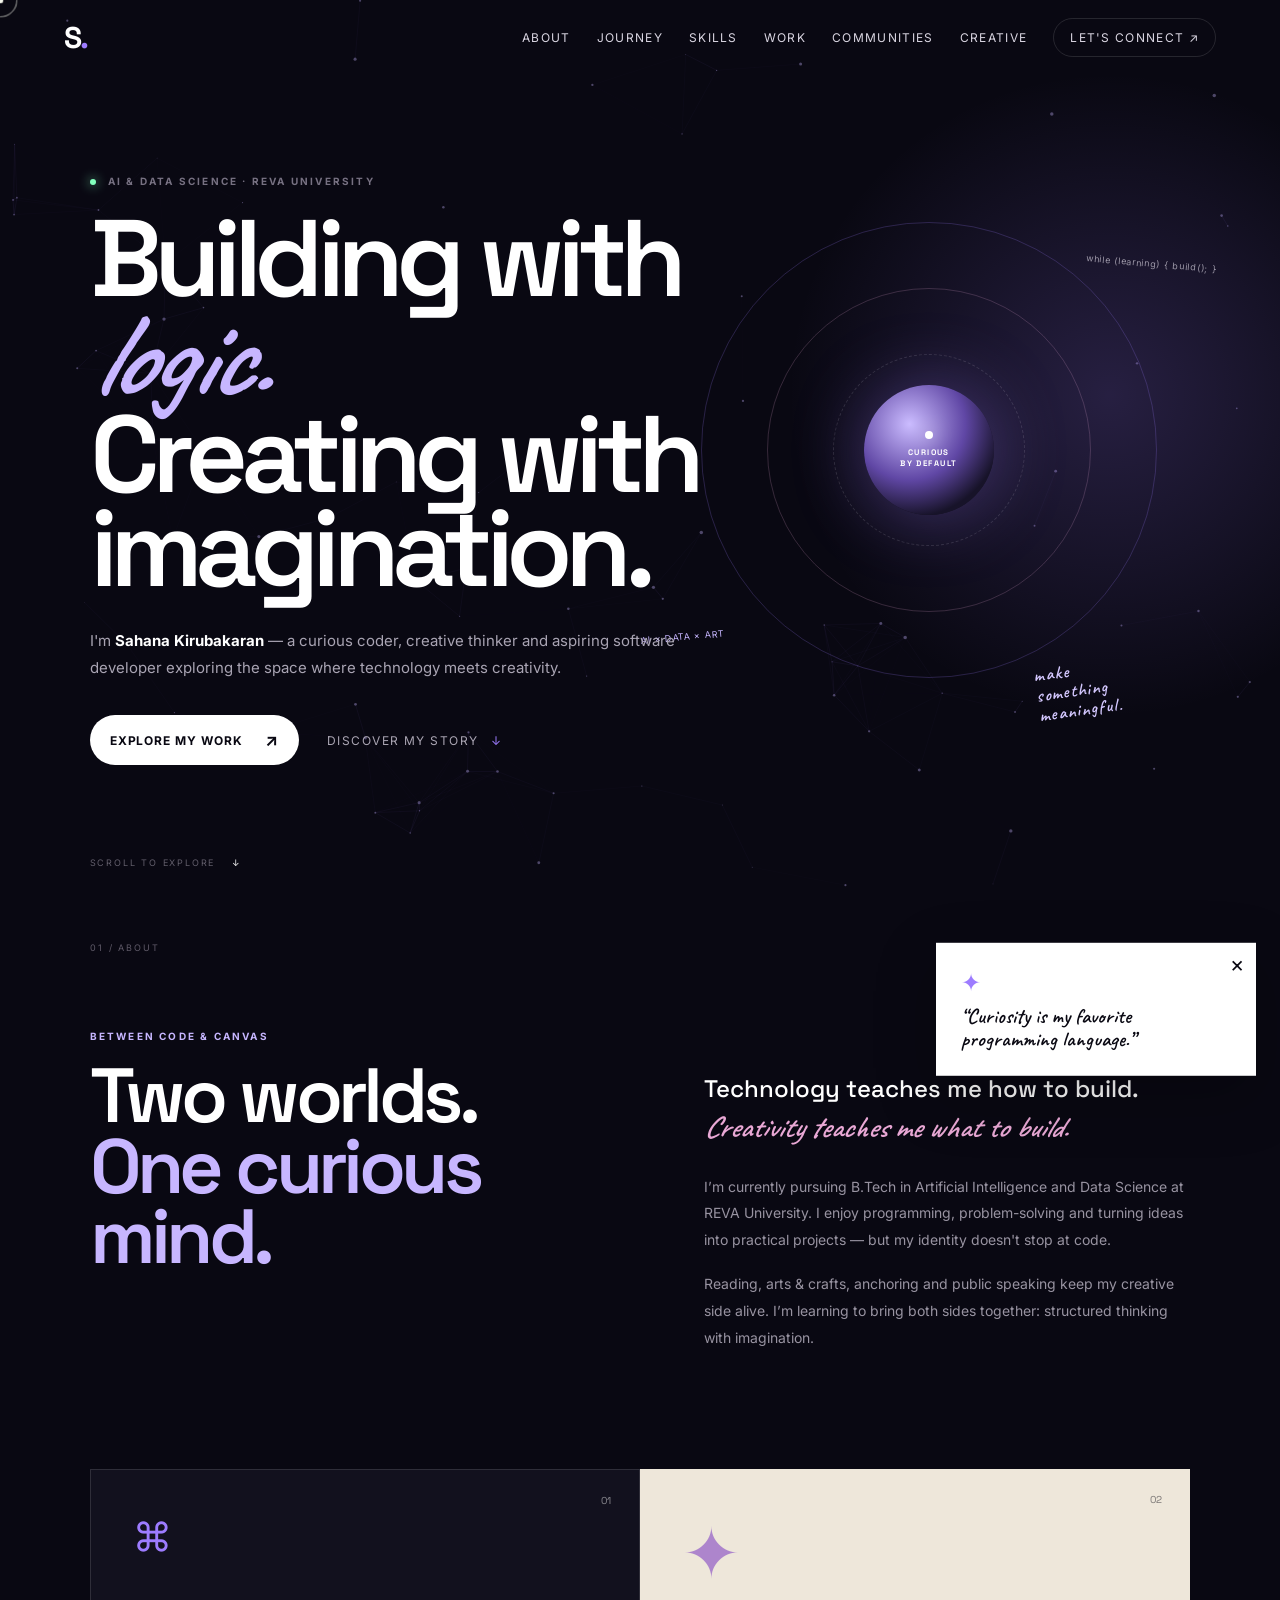
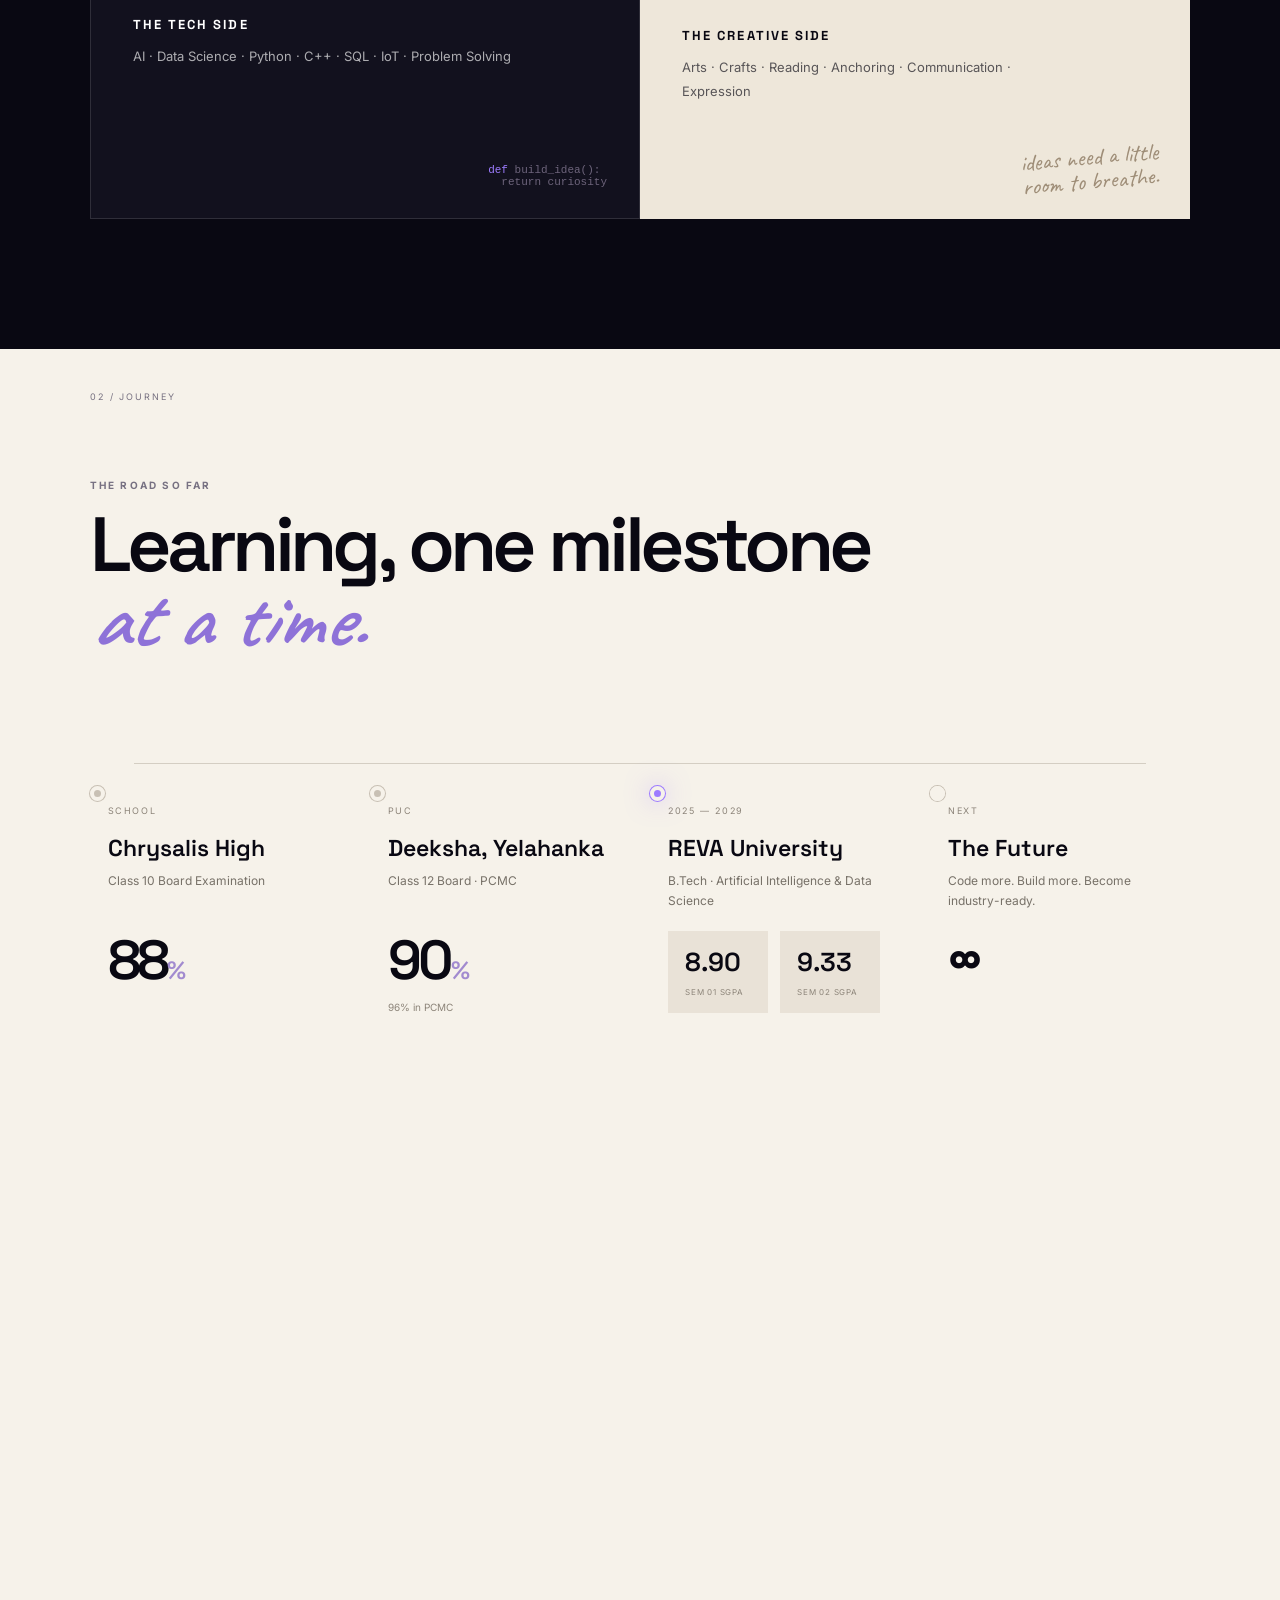
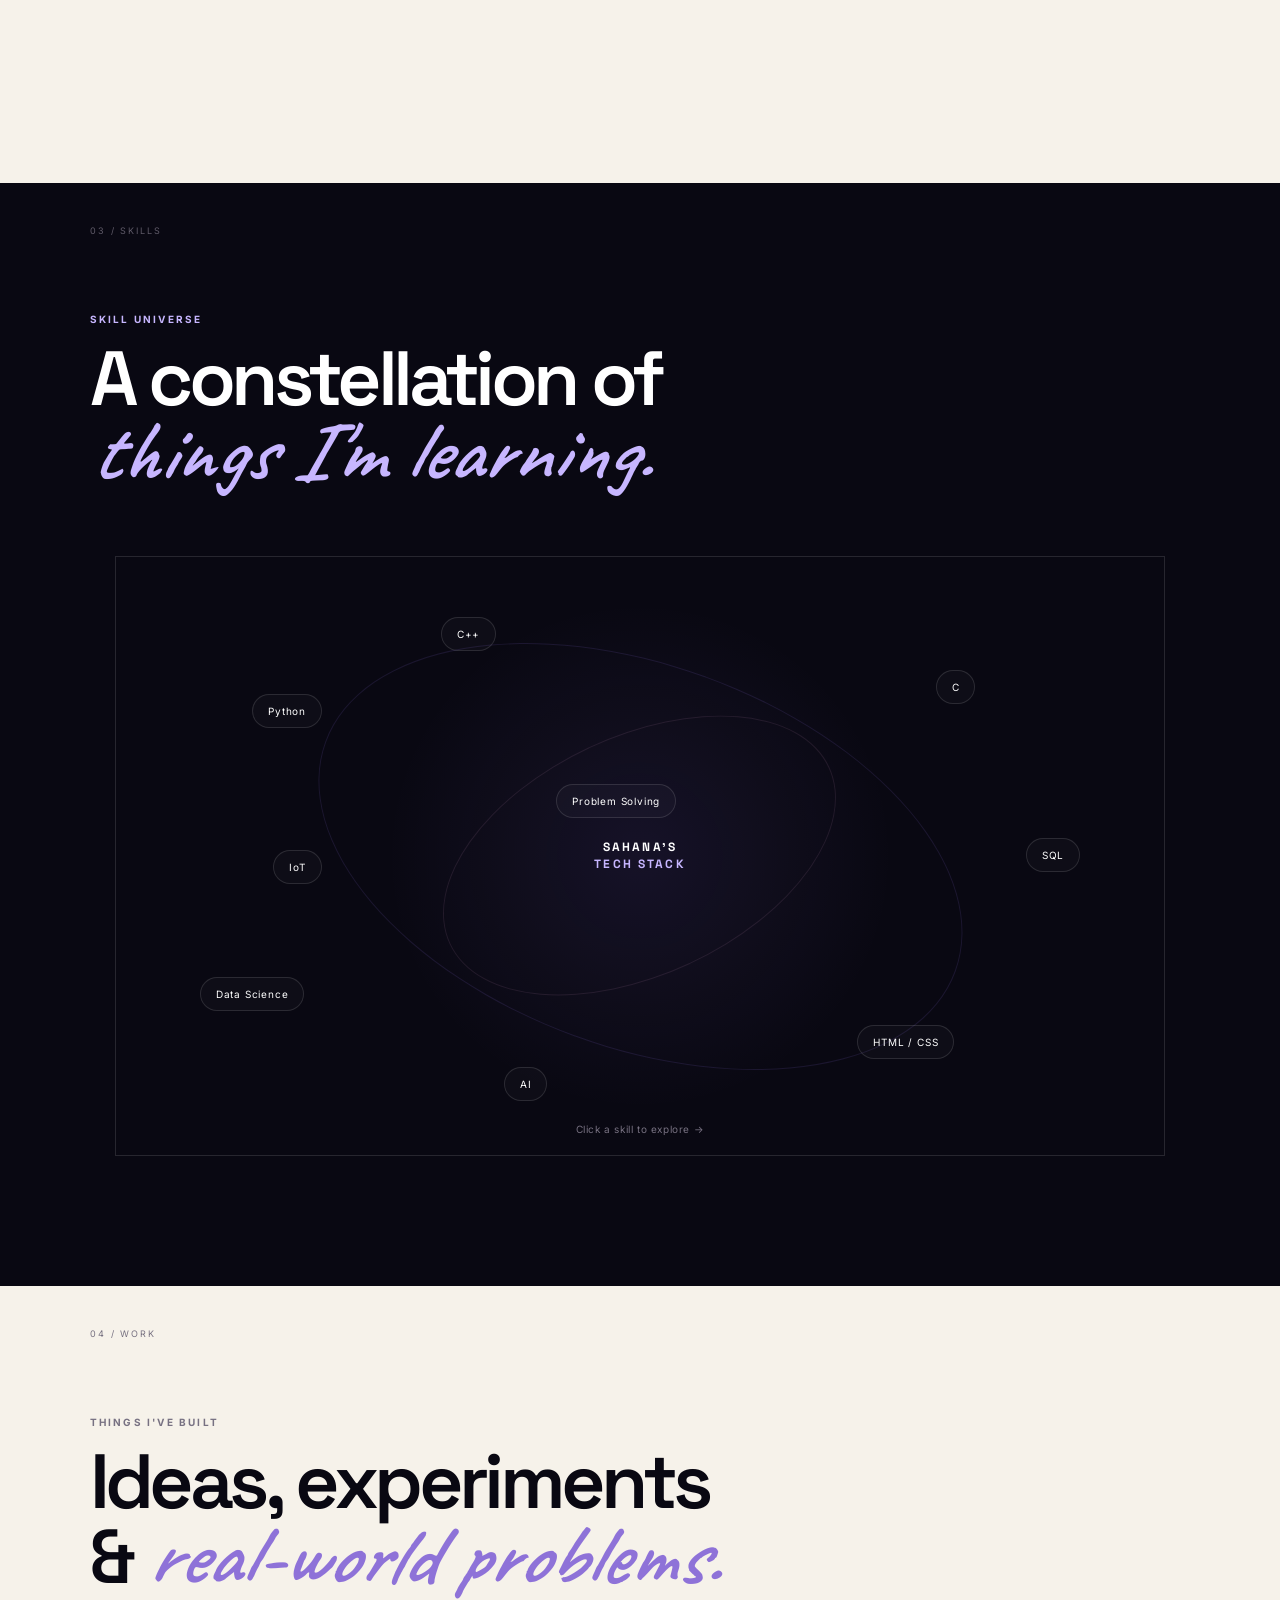
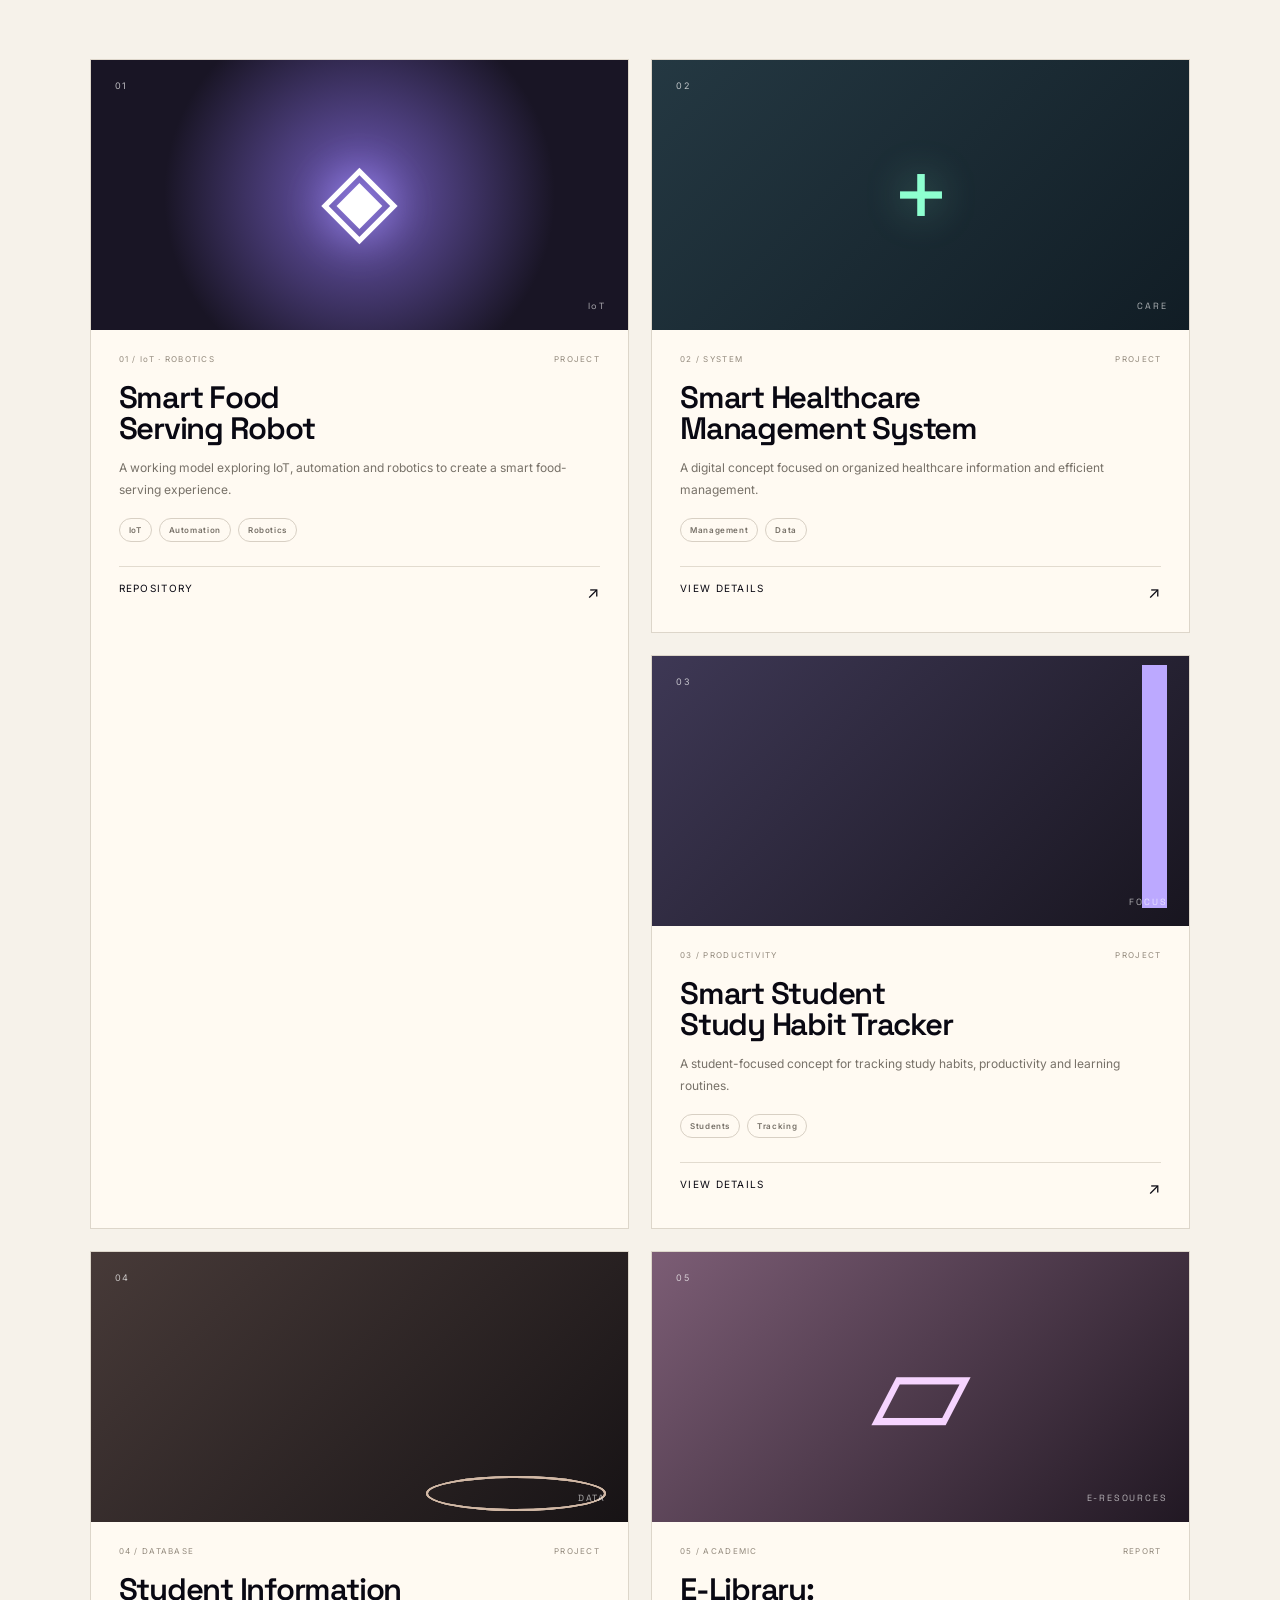
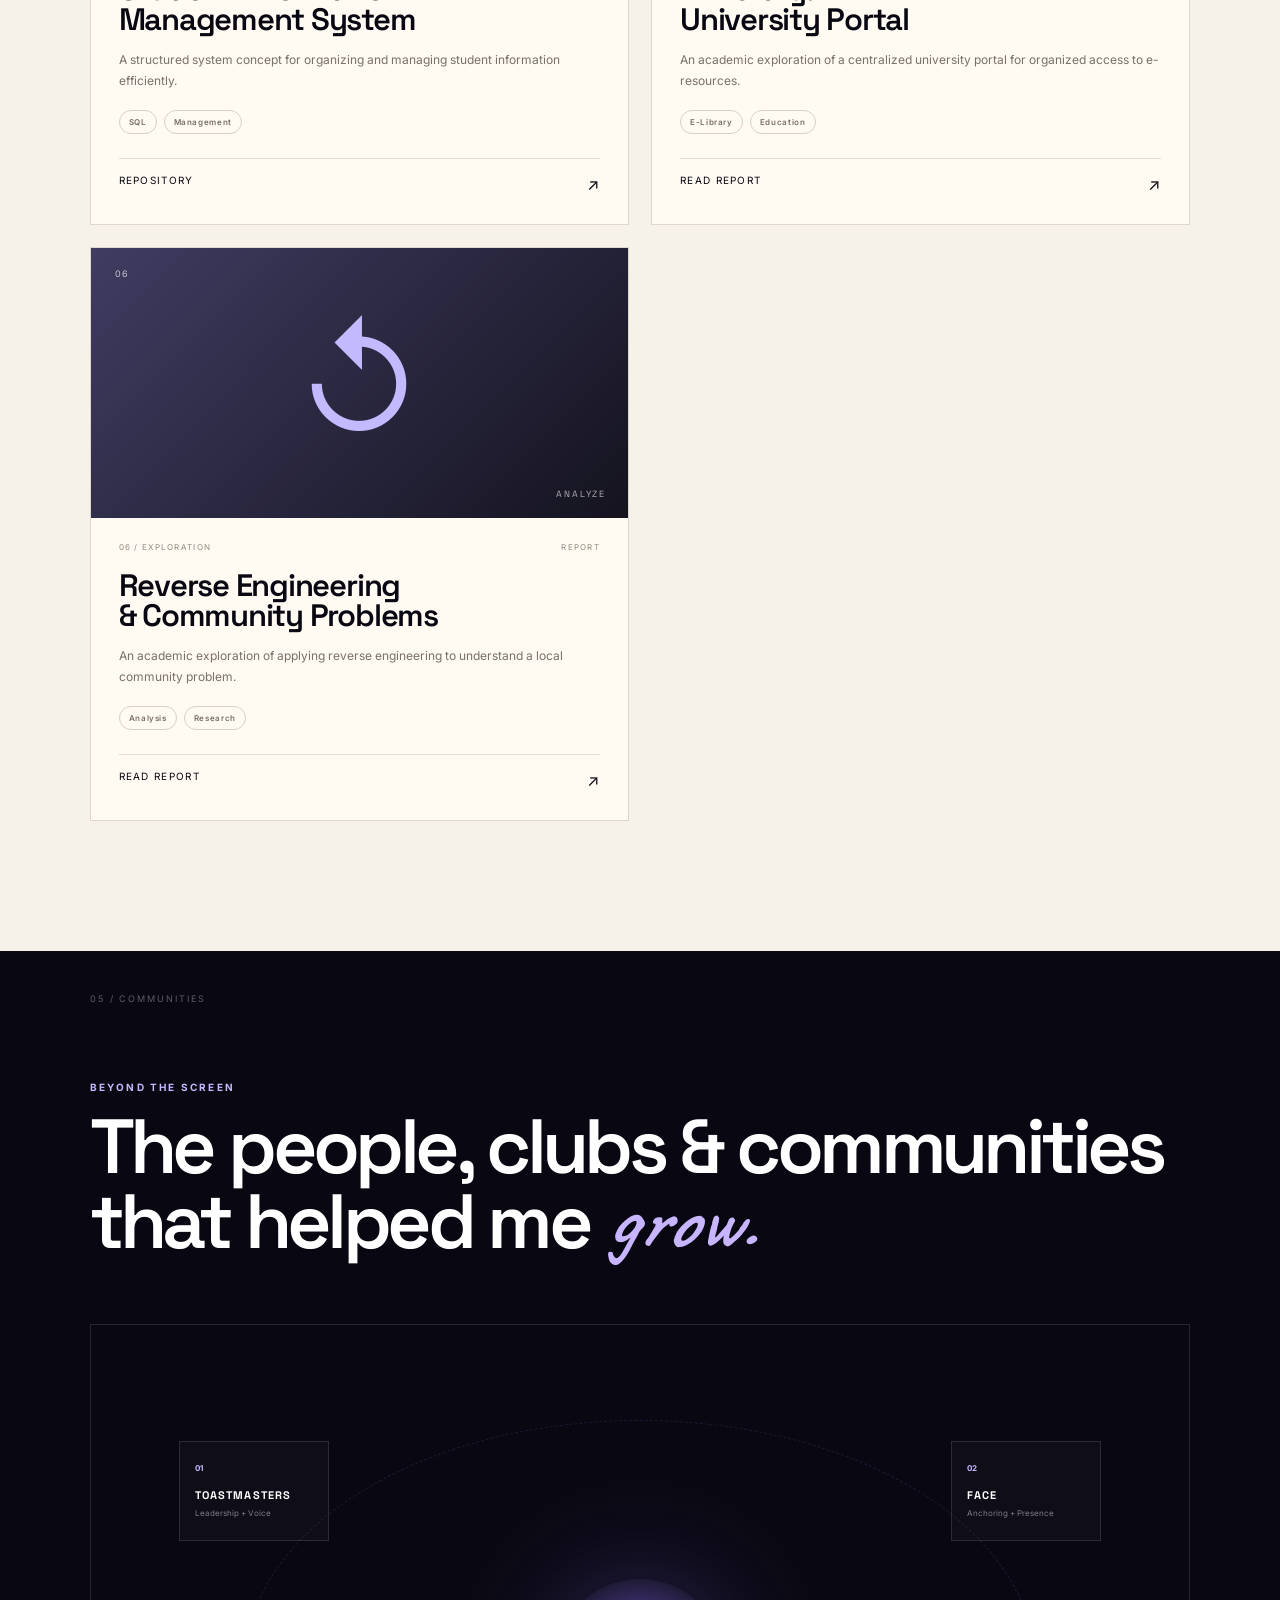
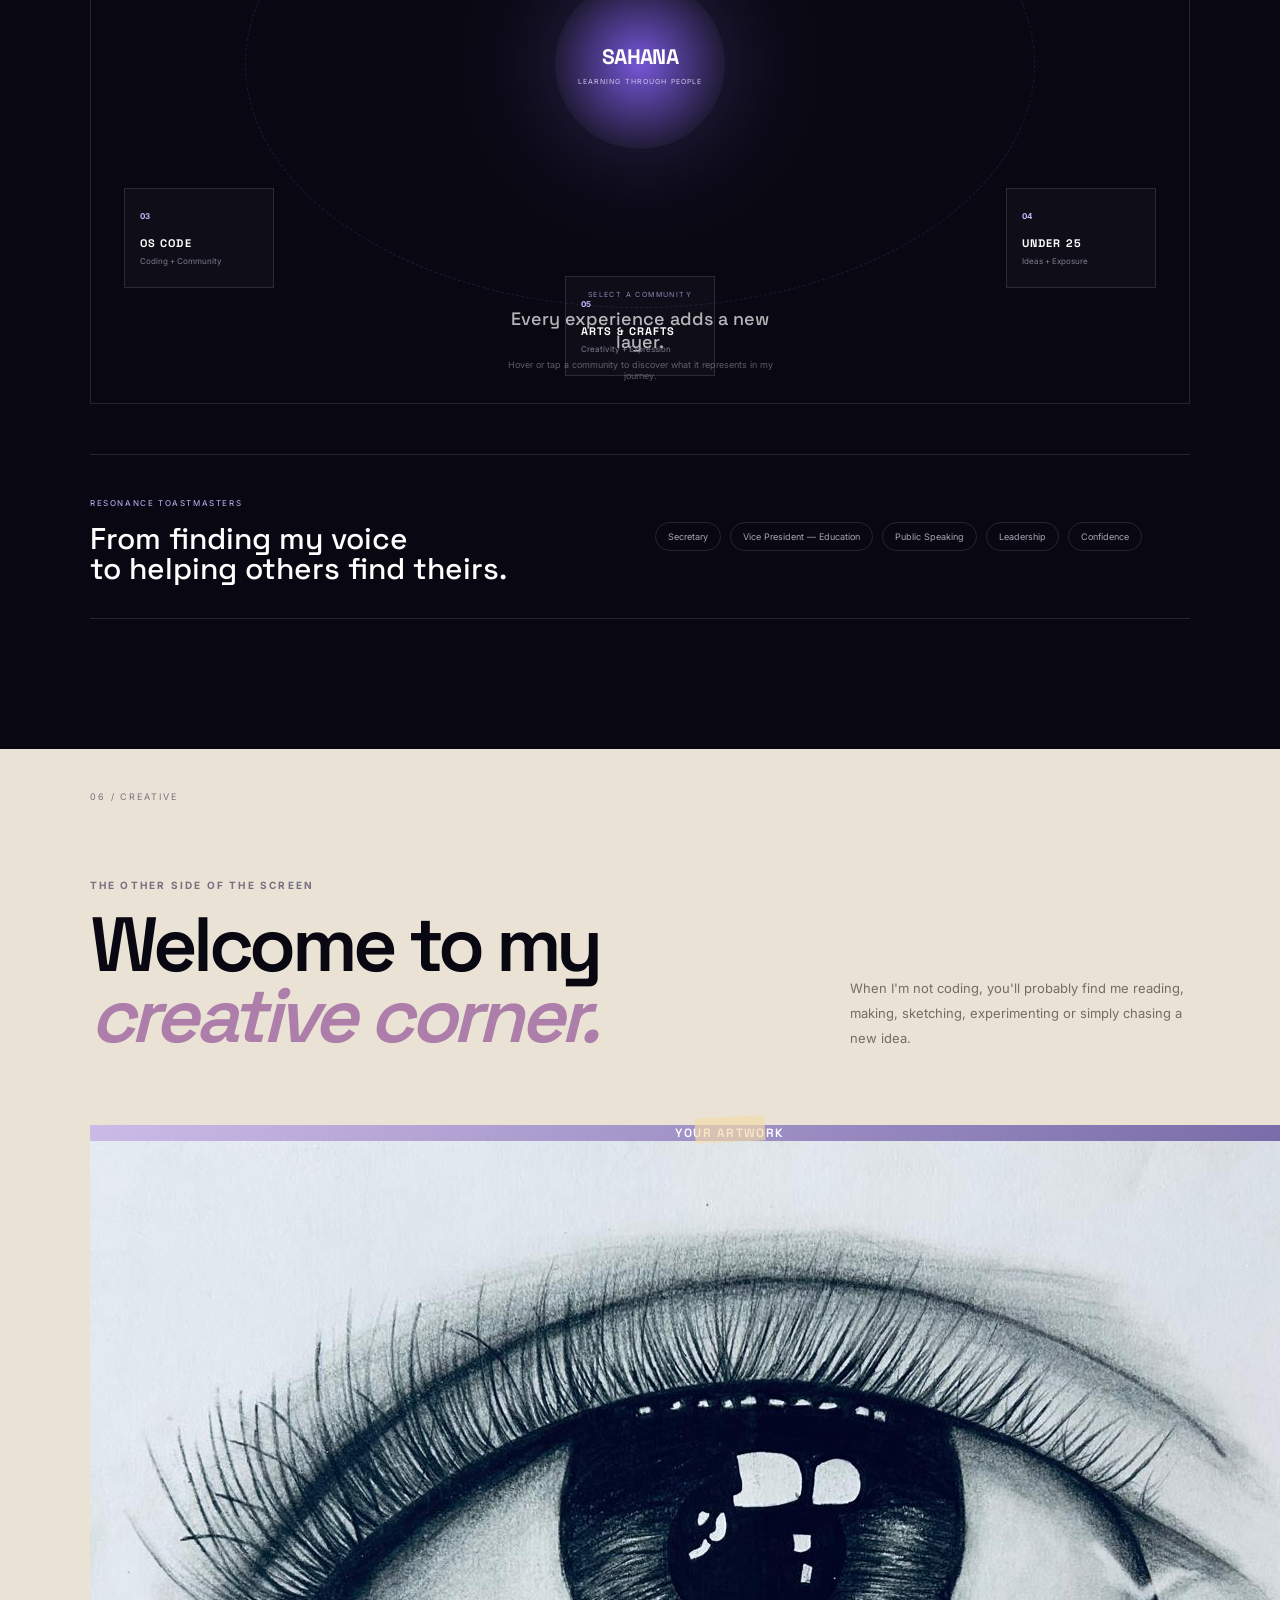
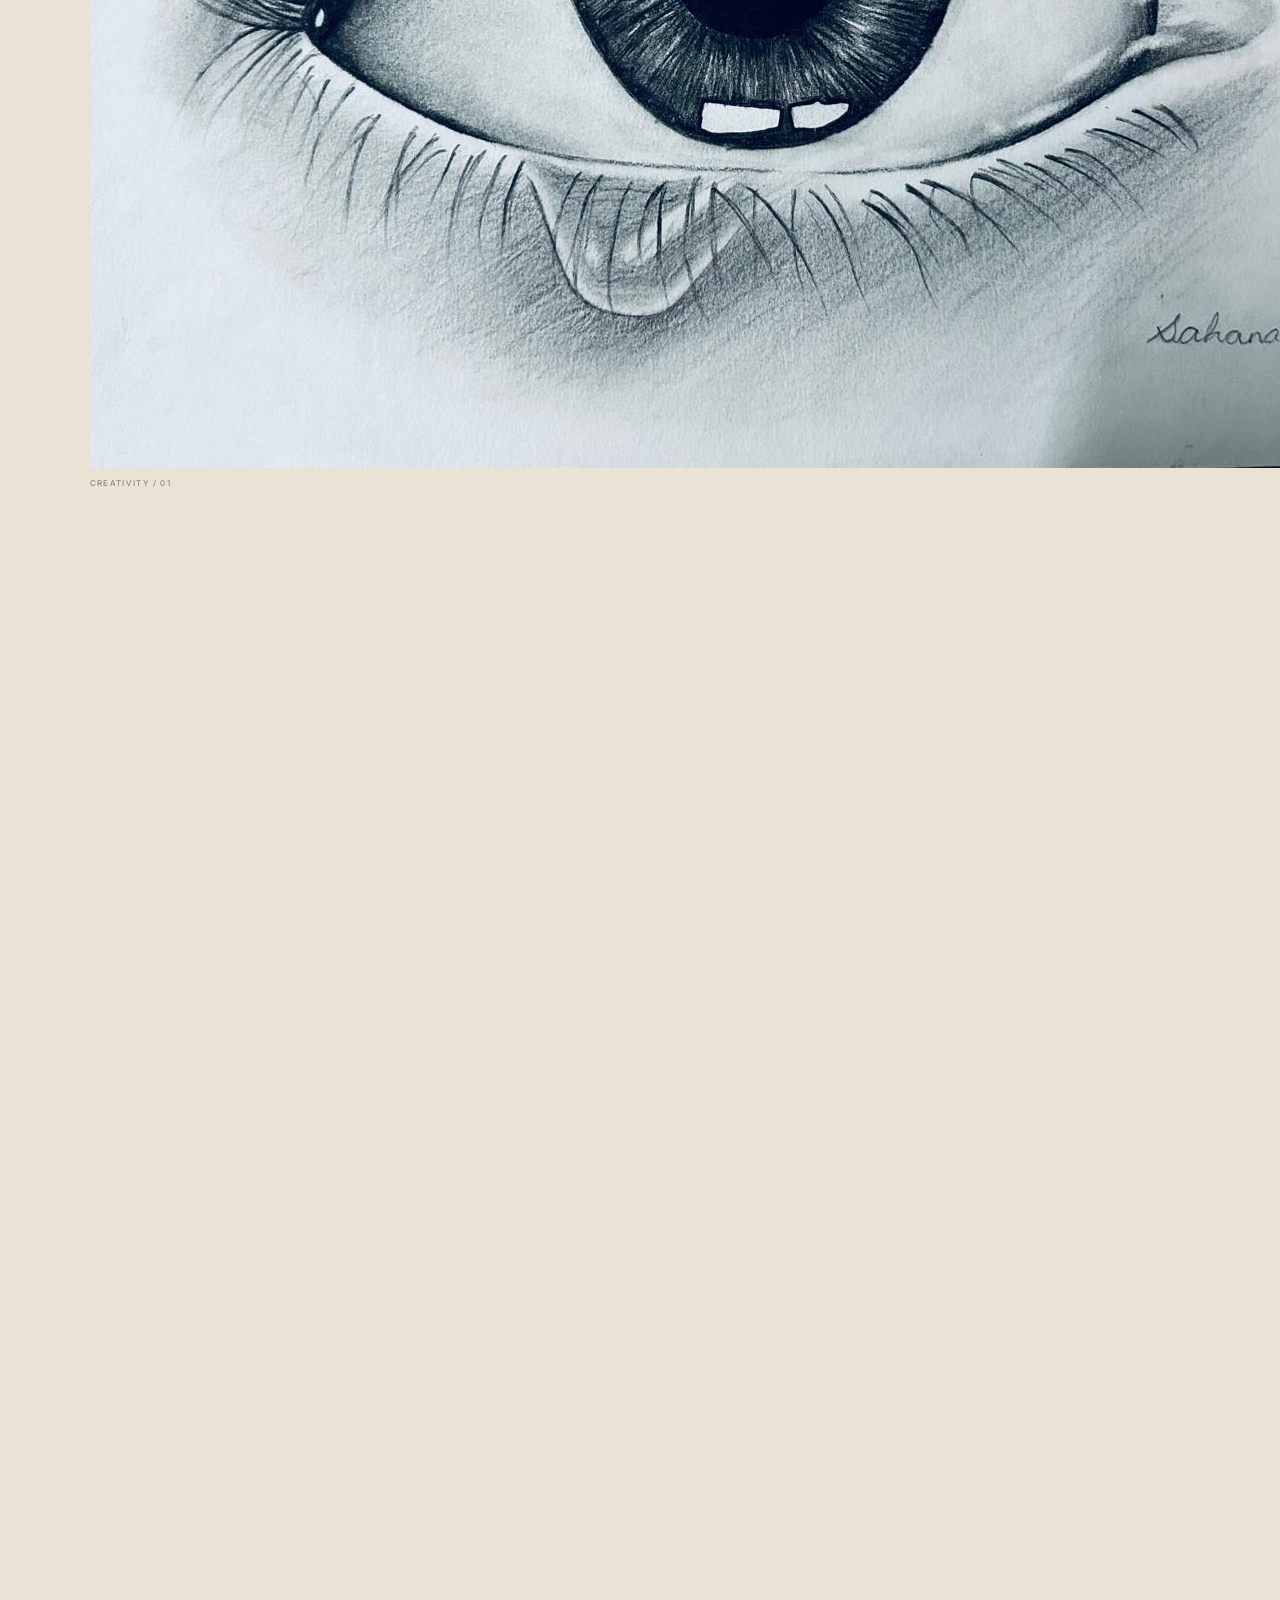
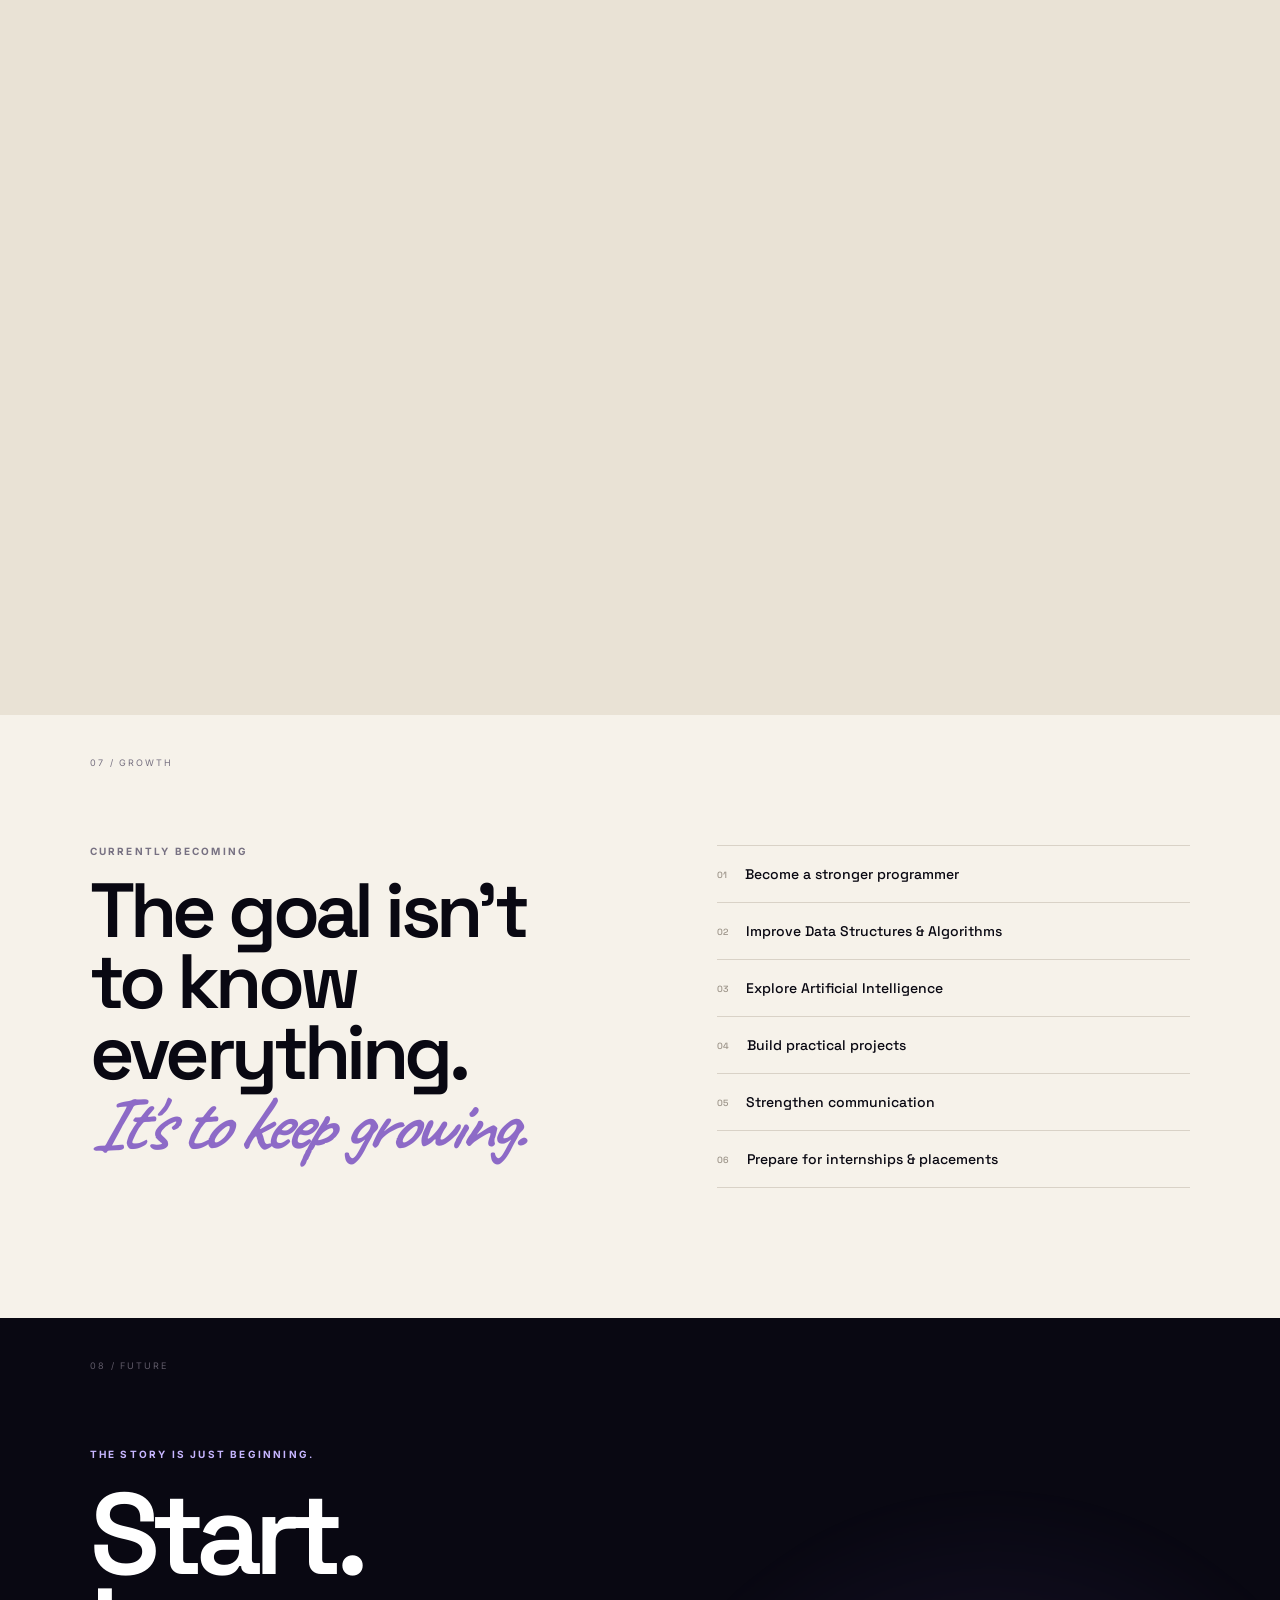
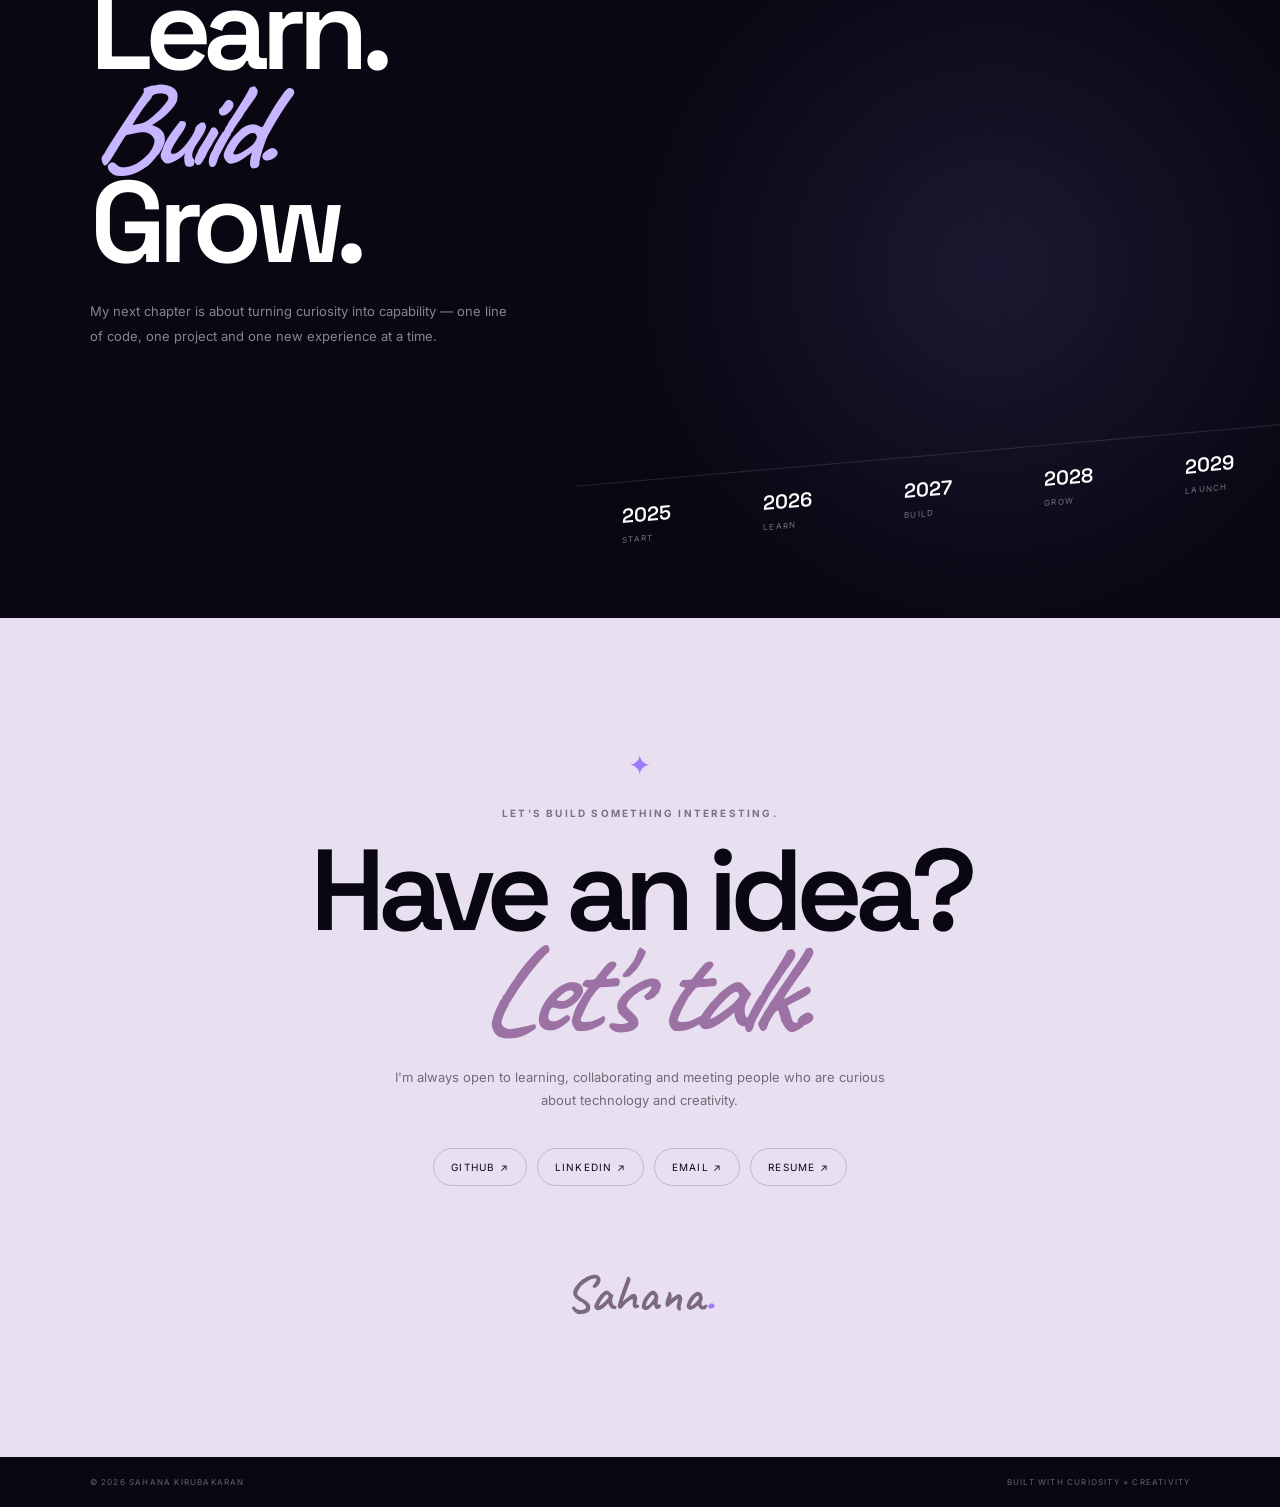
==== commit 1fc1fcec: "Update index.html" ====
--- a/index.html
+++ b/index.html
@@ -307,12 +307,12 @@
 
       <div class="art-gallery">
         <div class="art-card art-large reveal">
-          <div class="art-placeholder art-one"><span>YOUR ARTWORK</span><small>Drop an image into assets/art-1.jpeg</small></div>
+          <div class="art-placeholder art-one"><span>YOUR ARTWORK</span><img src="art-1.jpeg" alt="Artwork 1"></div>
           <div class="tape"></div>
           <p>CREATIVITY / 01</p>
         </div>
         <div class="art-card reveal tilt">
-          <div class="art-placeholder art-two"><span>YOUR ARTWORK</span><small>assets/art-2.jpeg</small></div>
+          <div class="art-placeholder art-two"><span>YOUR ARTWORK</span><img src="art-2.jpeg" alt="Artwork 2"></div>
           <div class="tape"></div>
           <p>ARTS & CRAFTS / 02</p>
         </div>
@@ -325,7 +325,7 @@
           </div>
         </div>
         <div class="art-card reveal tilt">
-          <div class="art-placeholder art-three"><span>YOUR ARTWORK</span><small>assets/art-3.jpeg</small></div>
+          <div class="art-placeholder art-three"><span>YOUR ARTWORK</span><img src="art-3.jpeg" alt="Artwork 3"></div>
           <div class="tape"></div>
           <p>CREATIVE EXPRESSION / 03</p>
         </div>
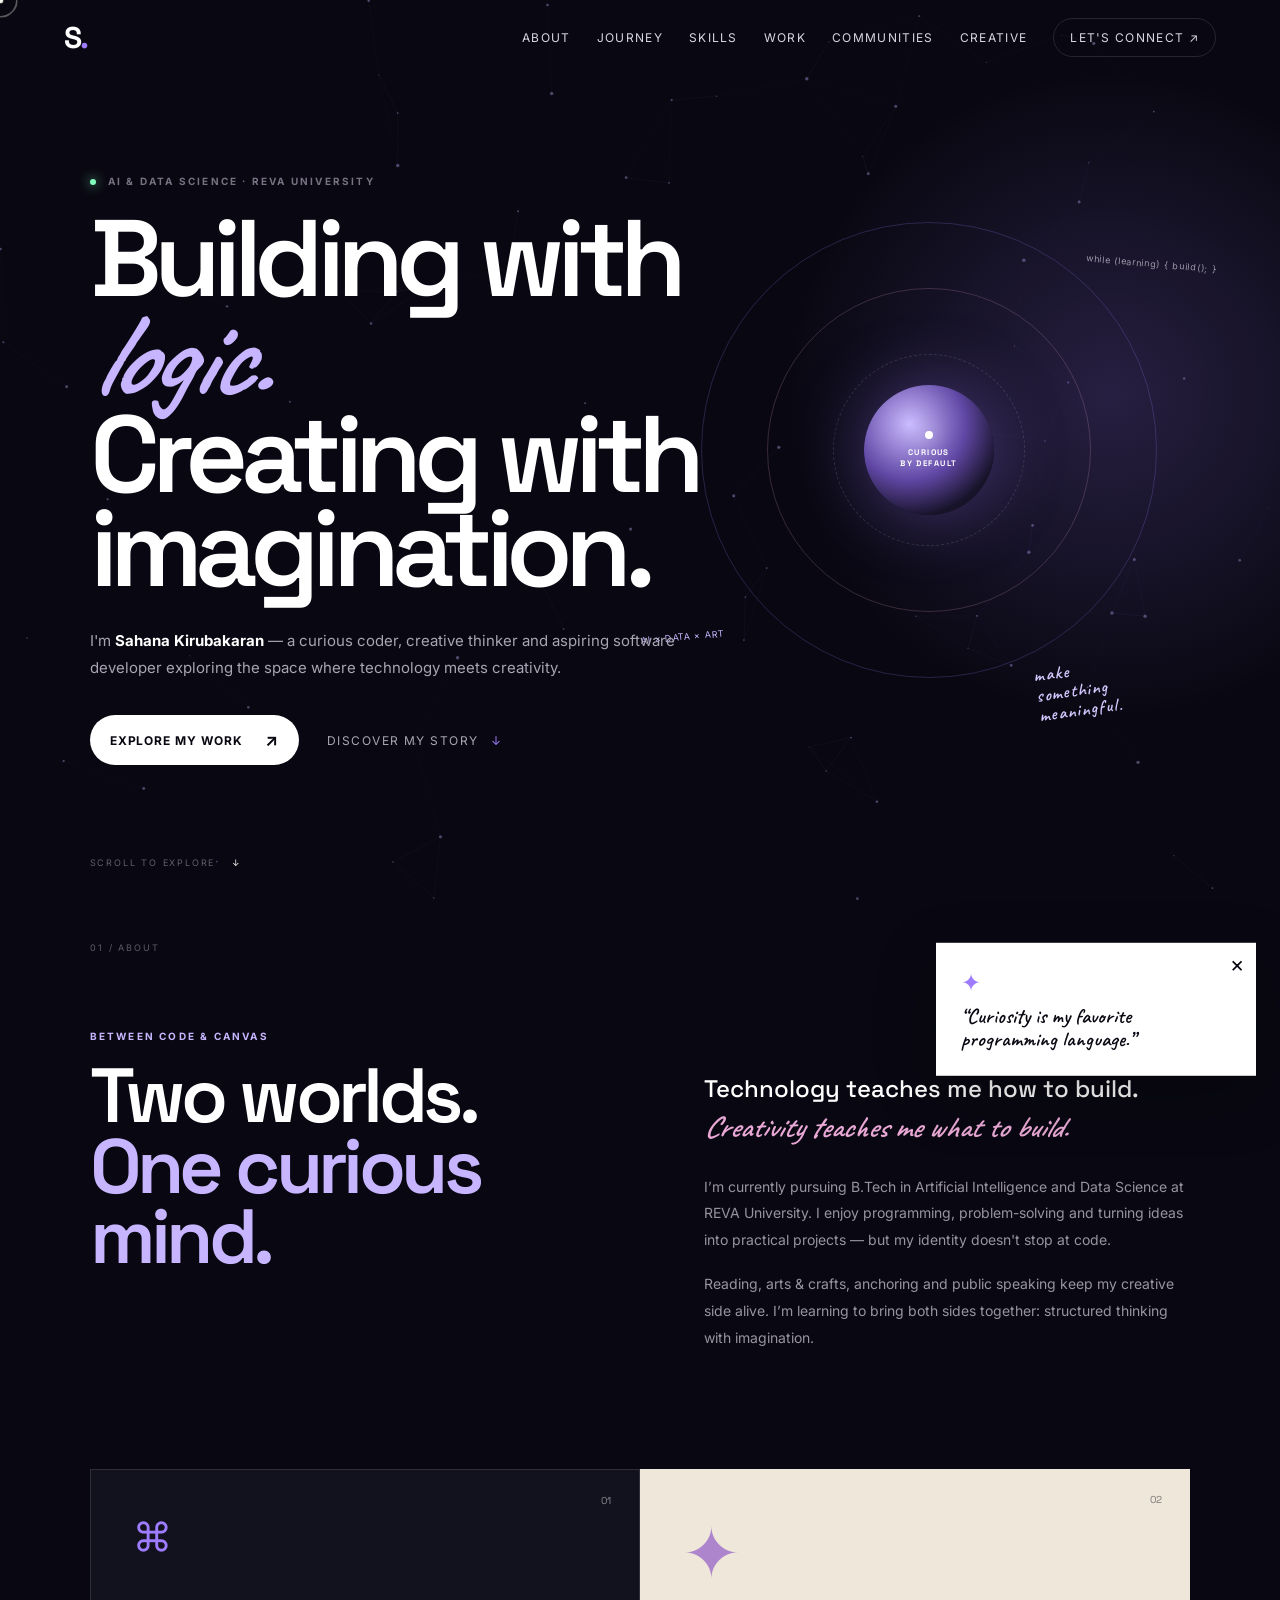
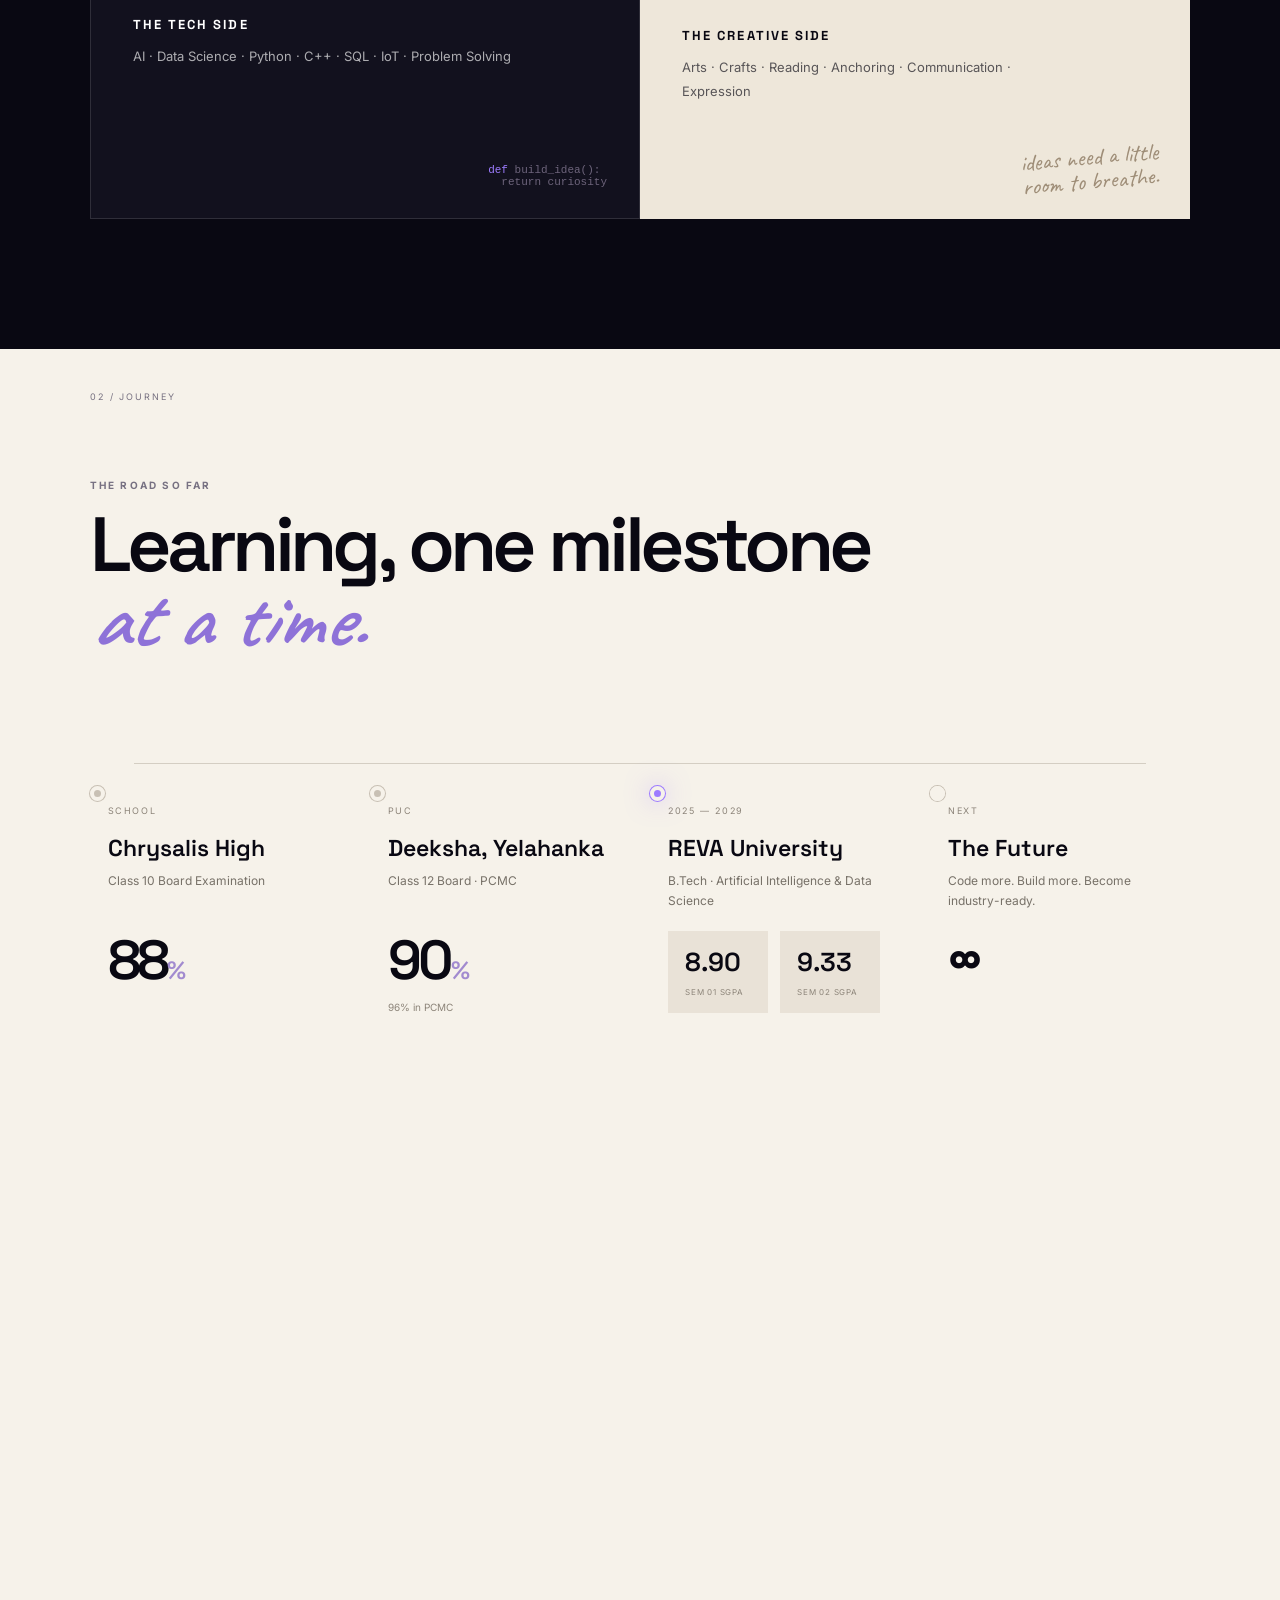
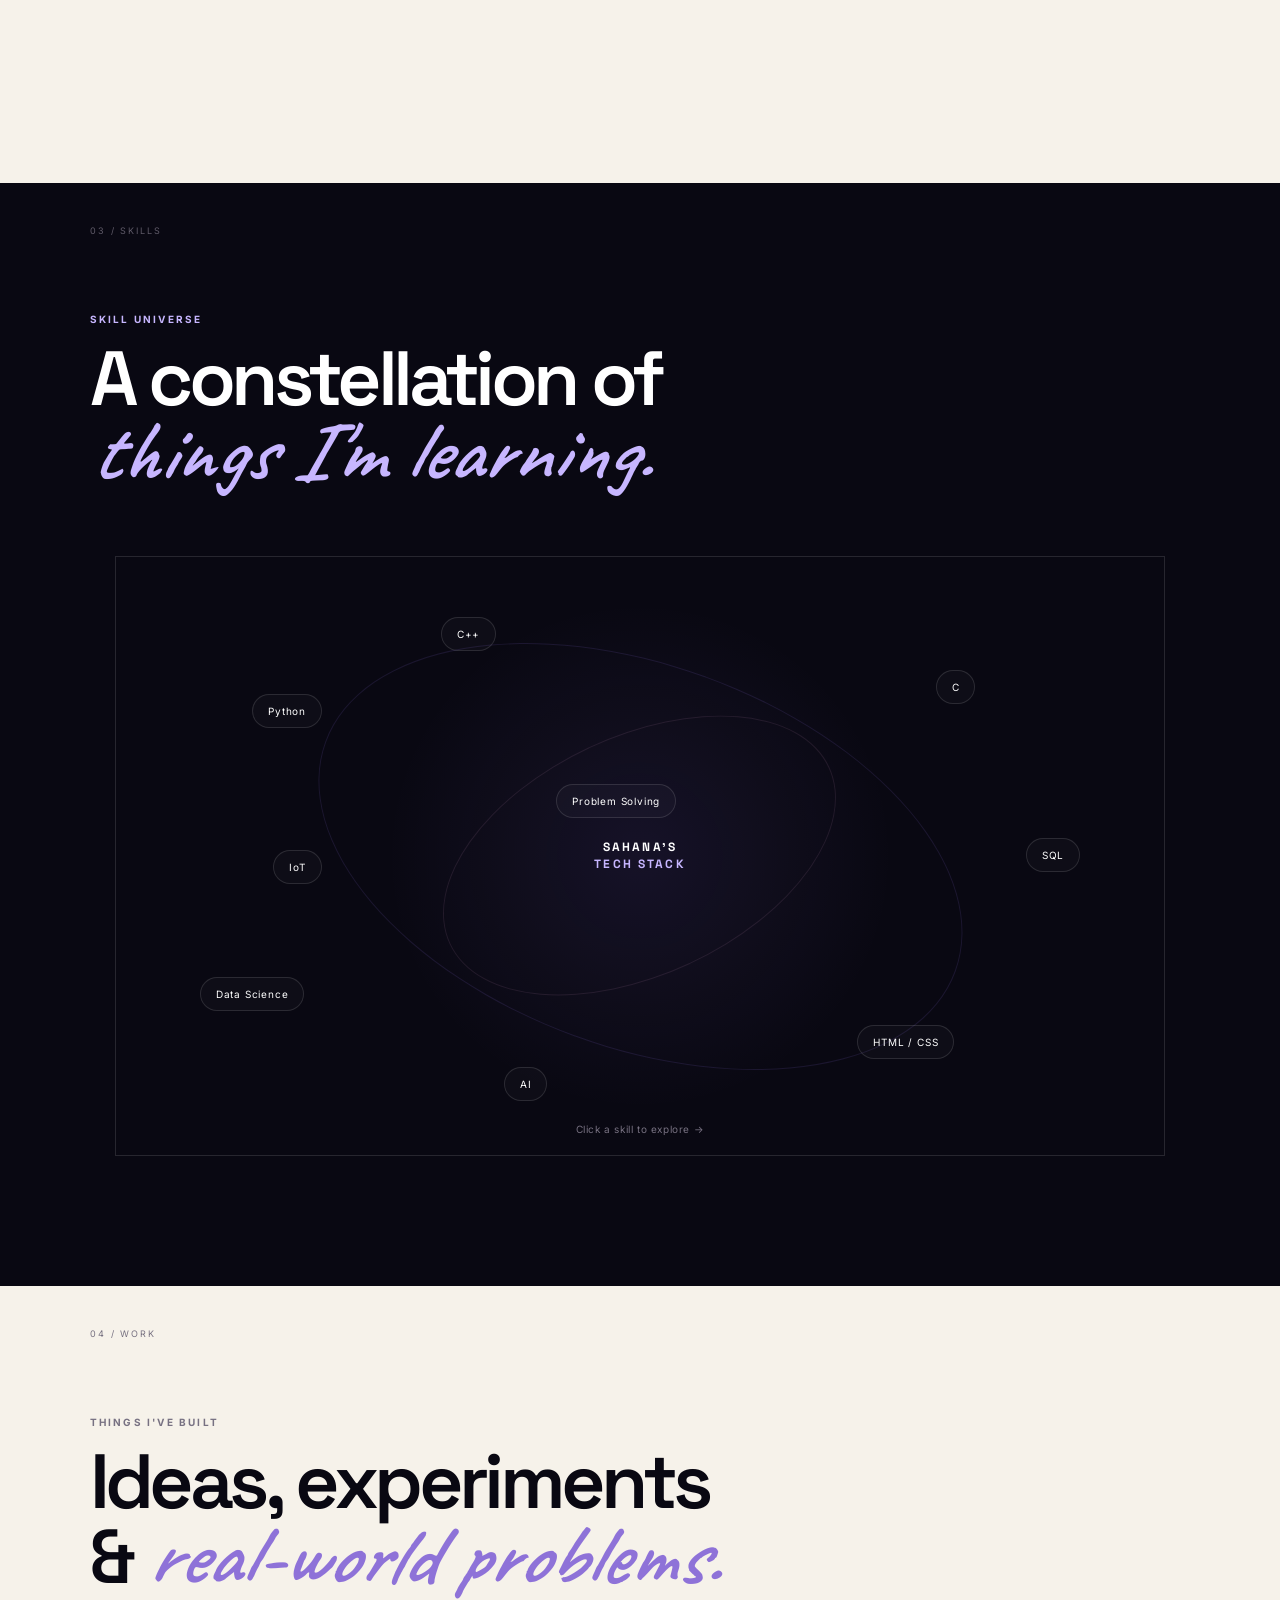
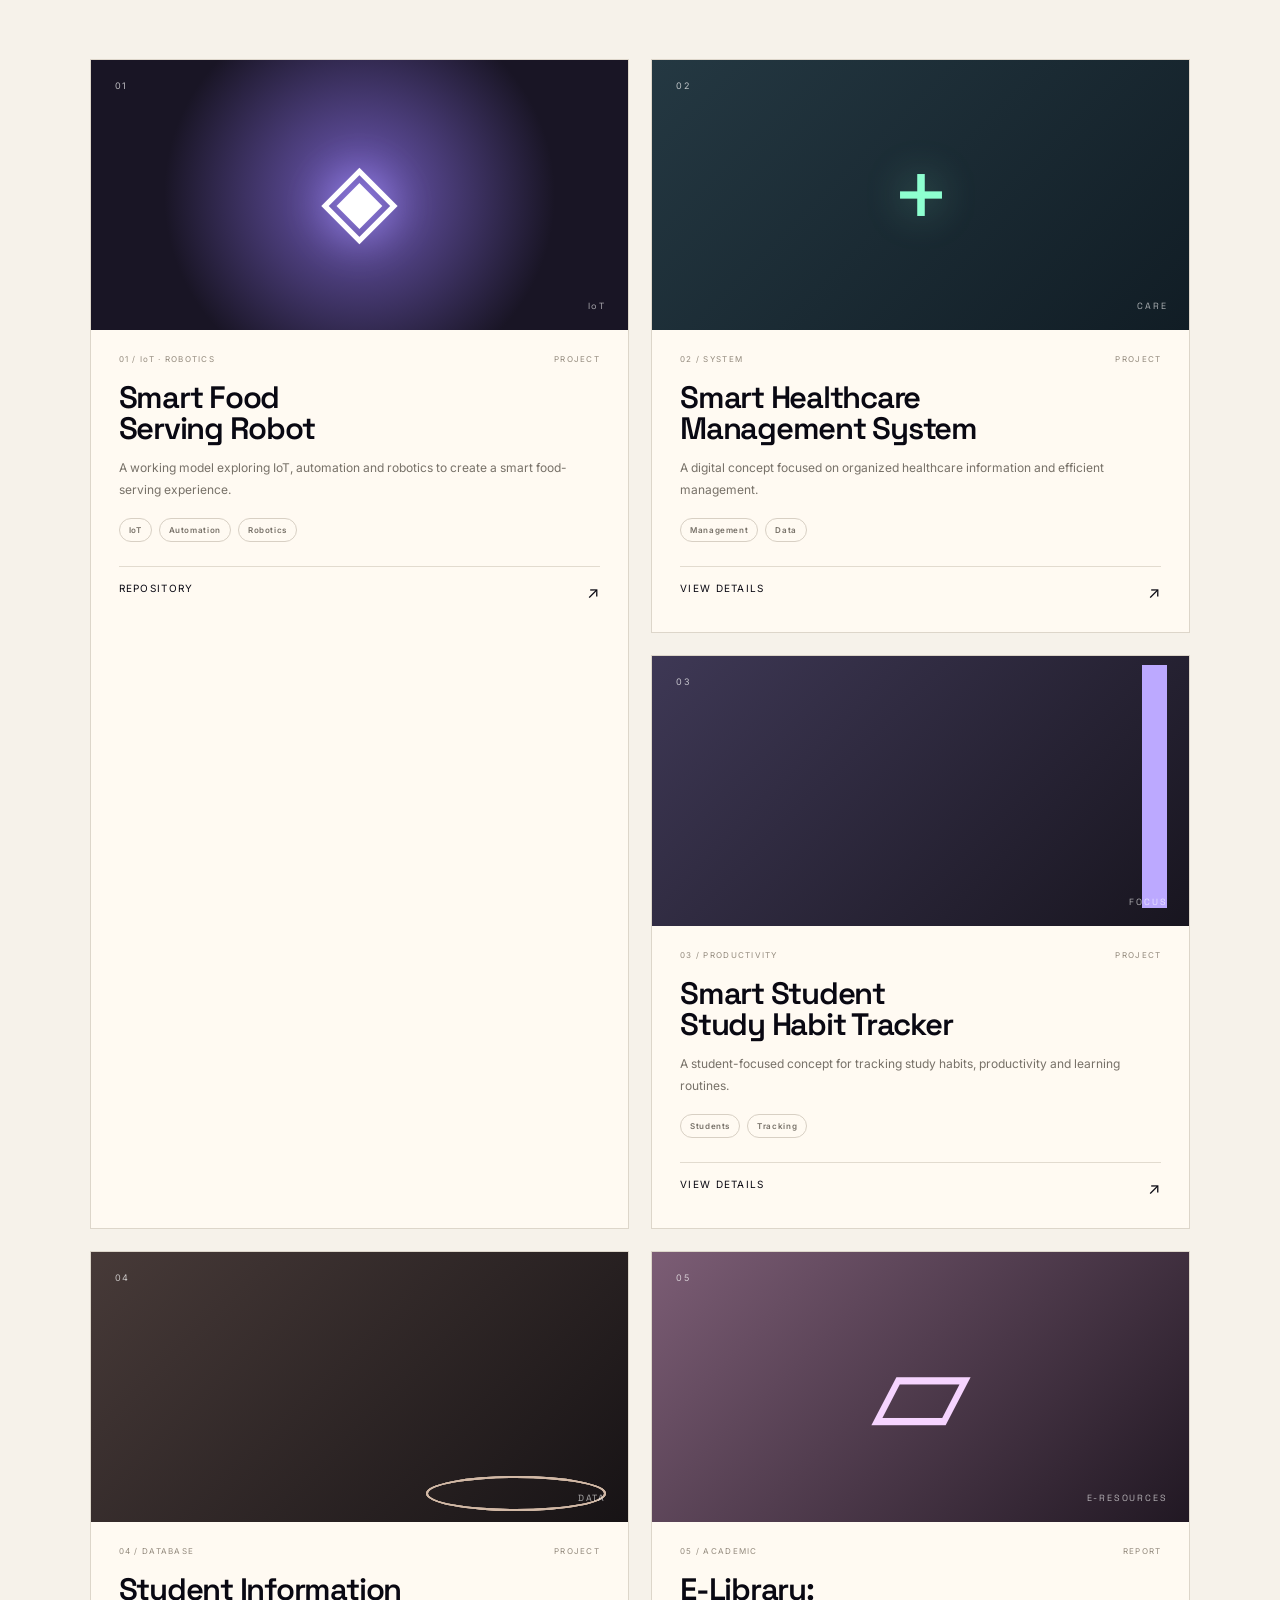
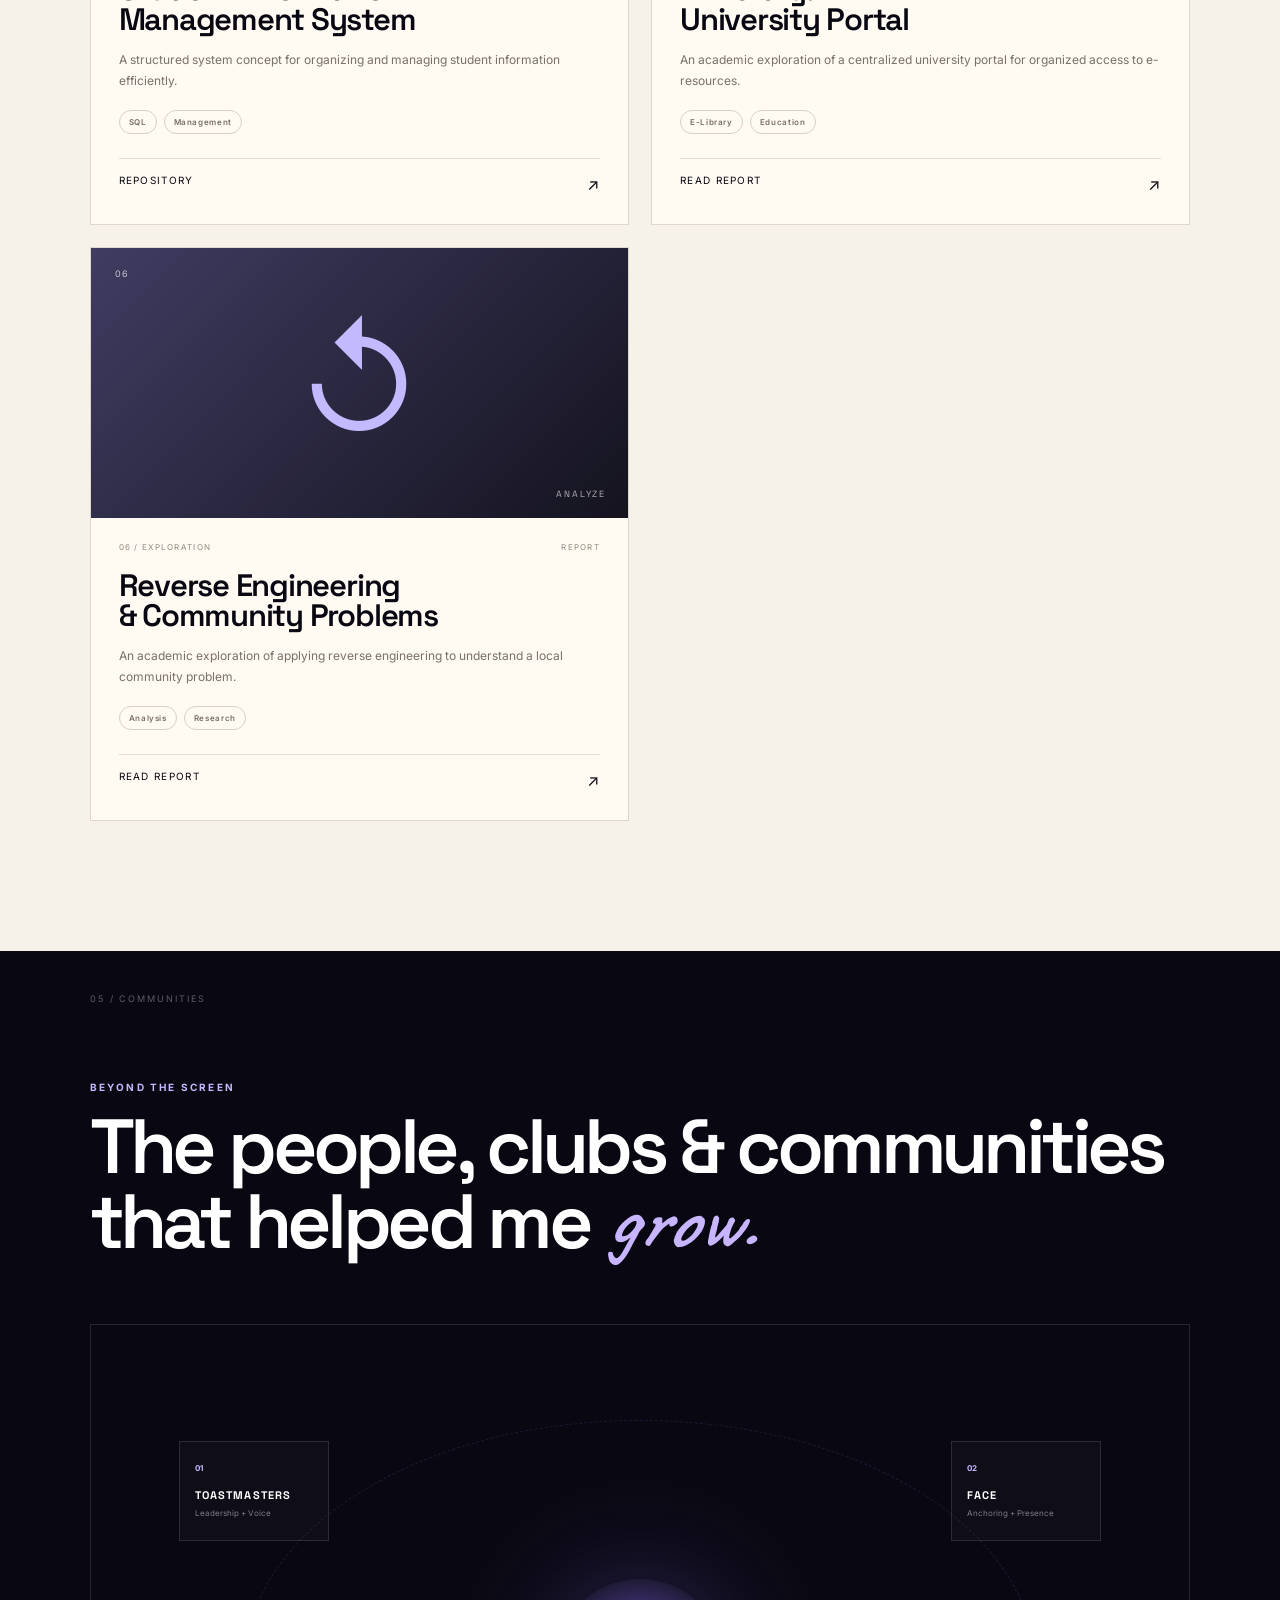
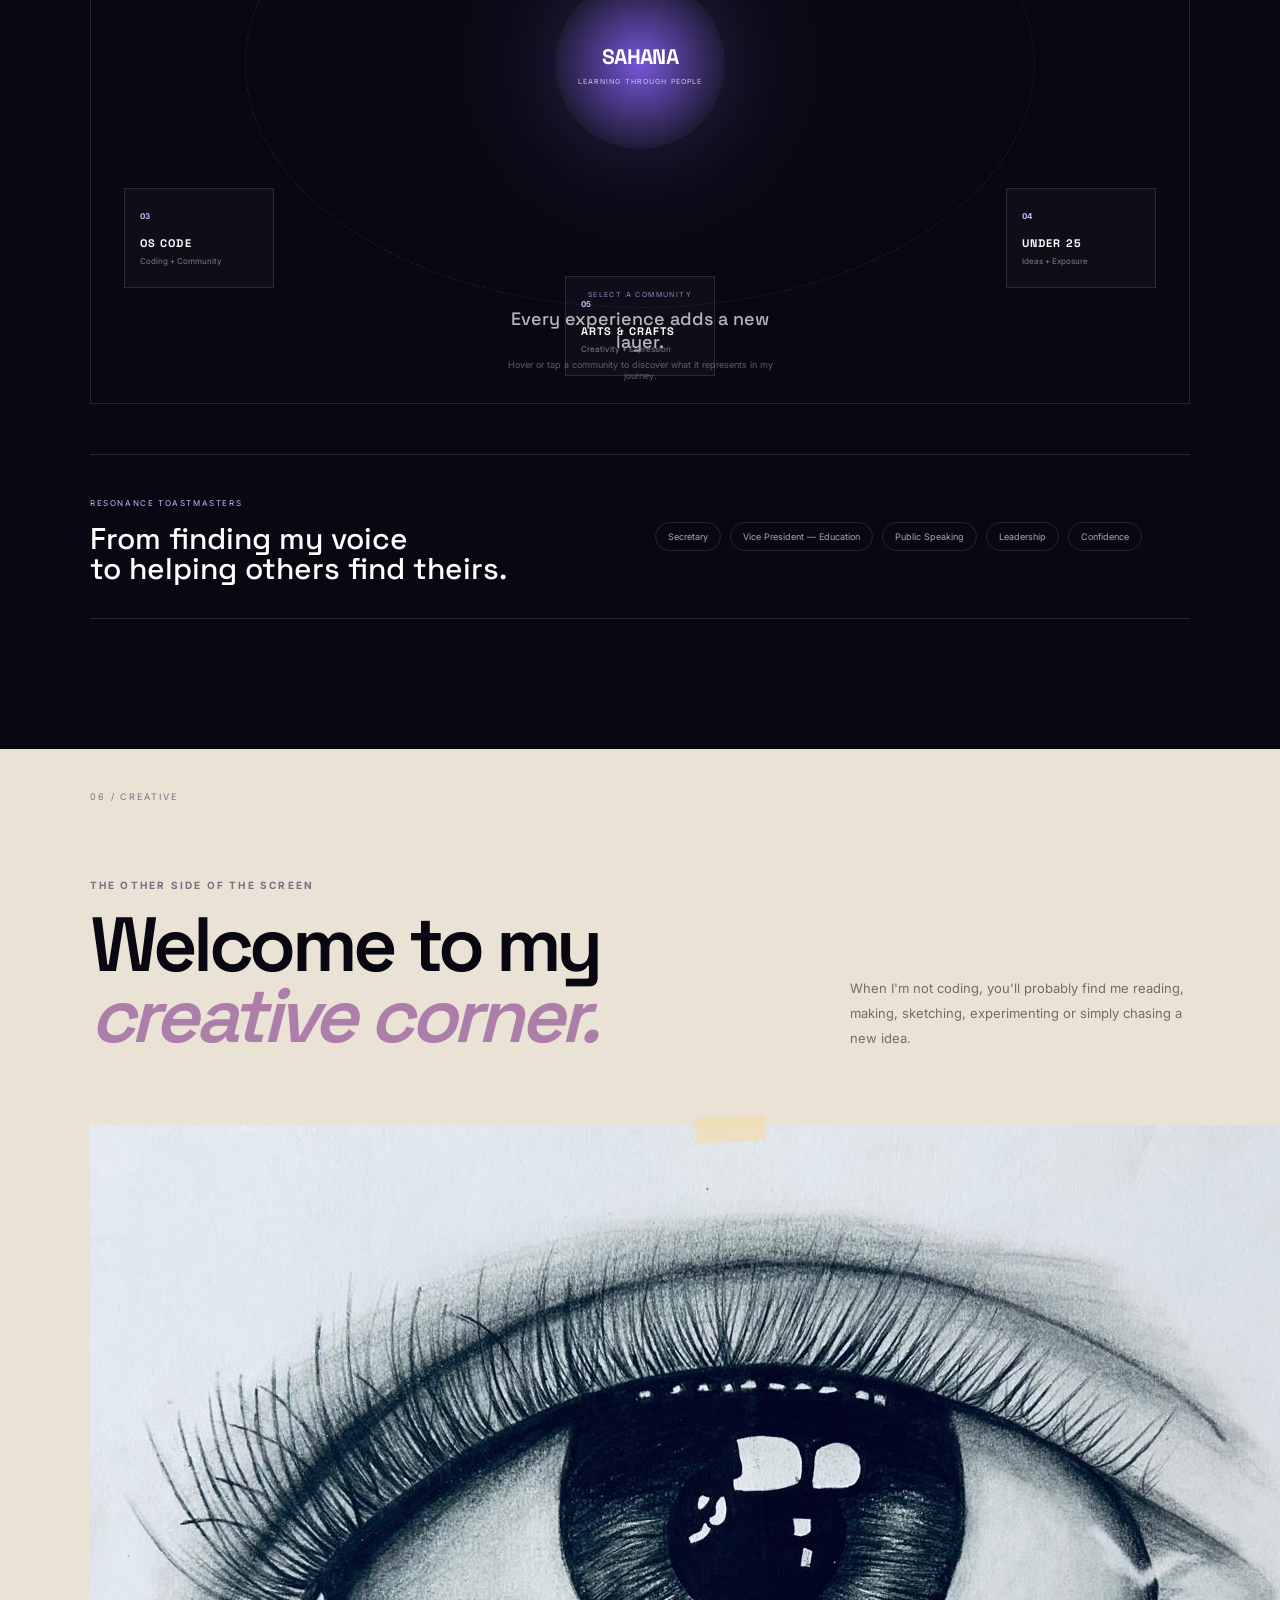
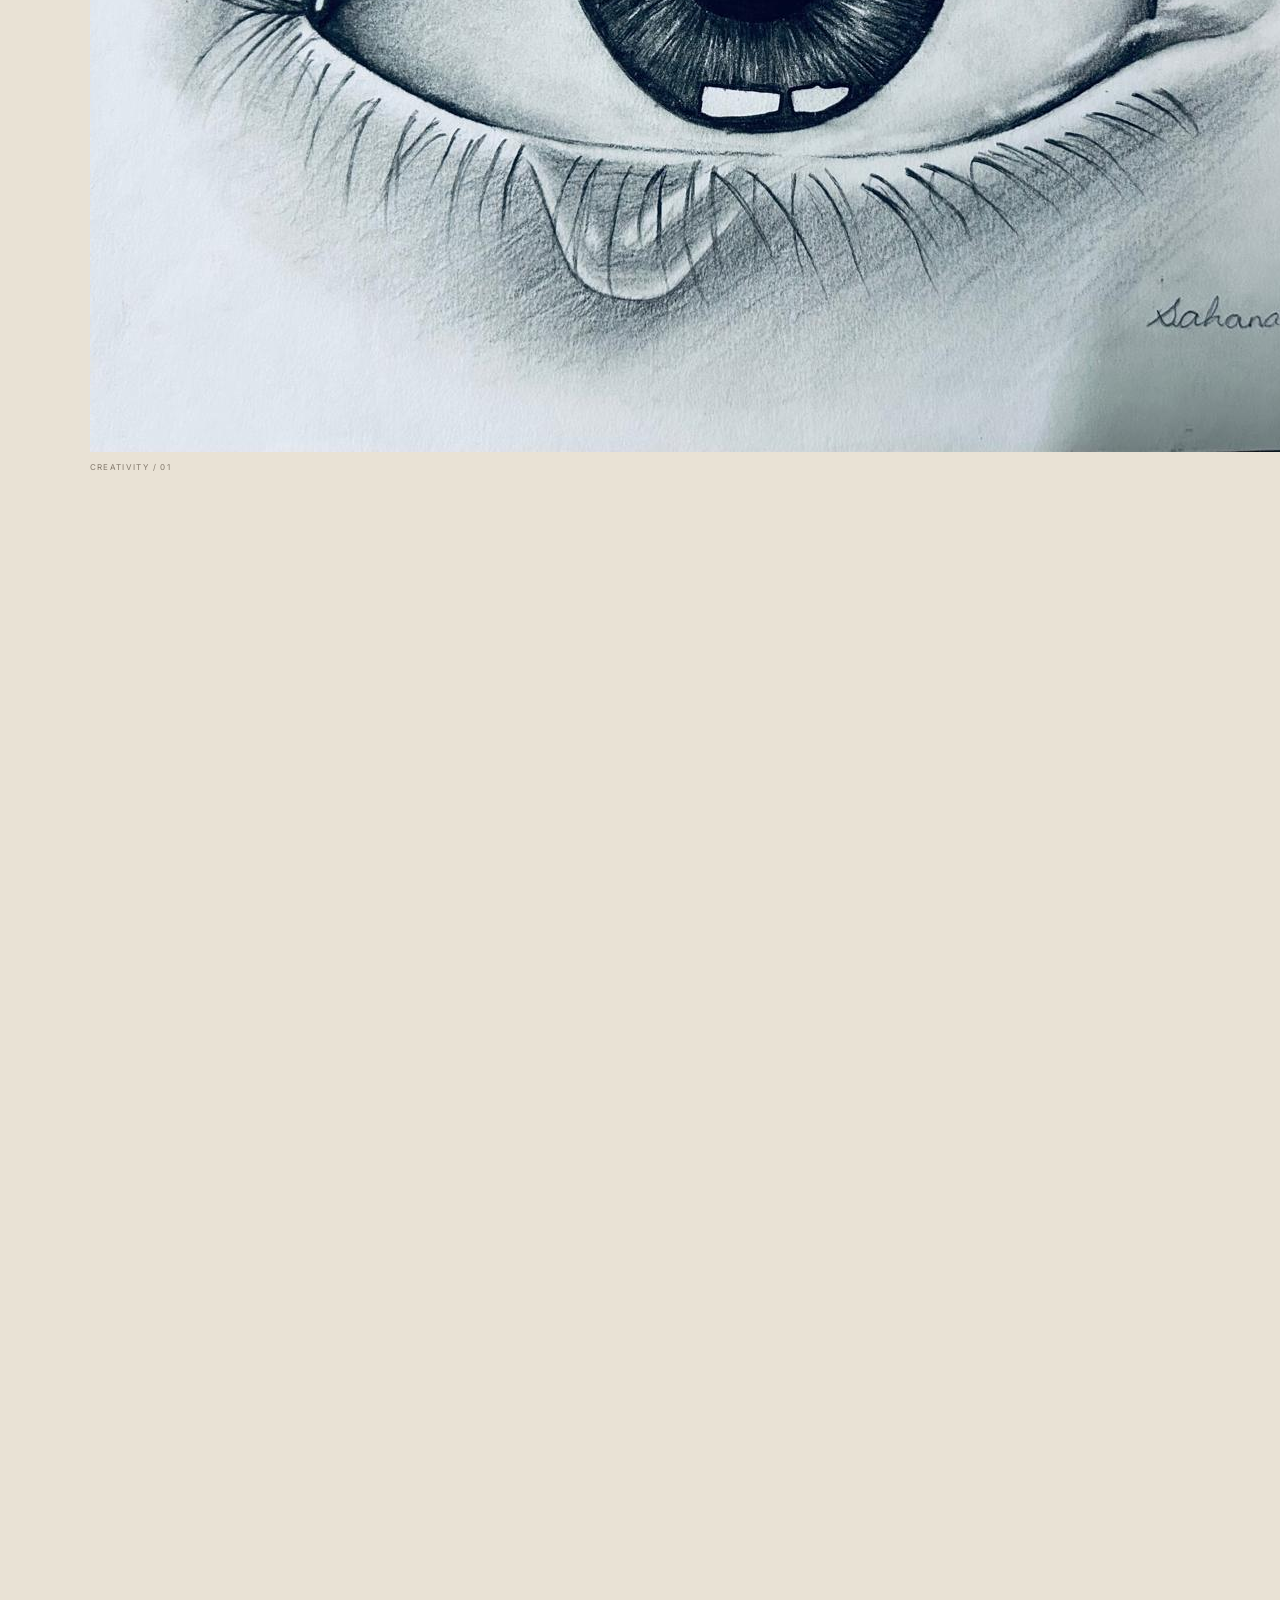
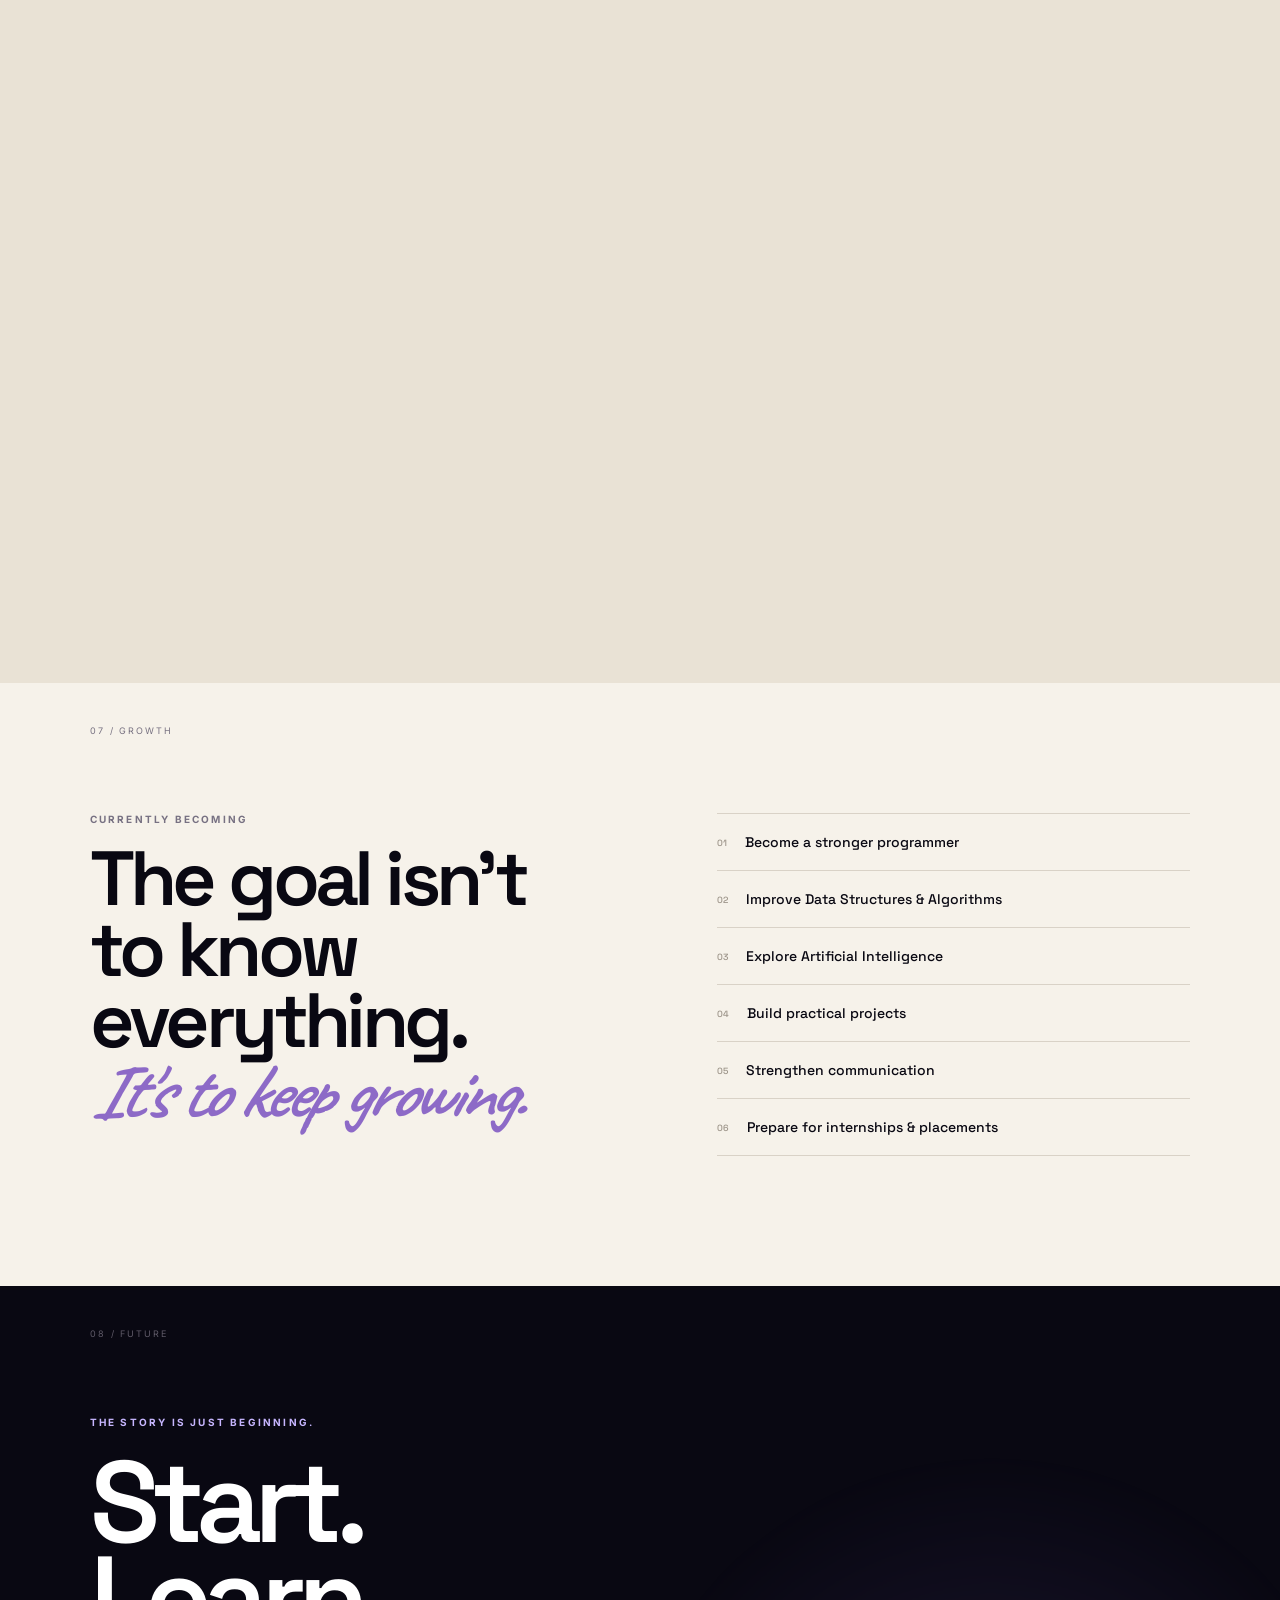
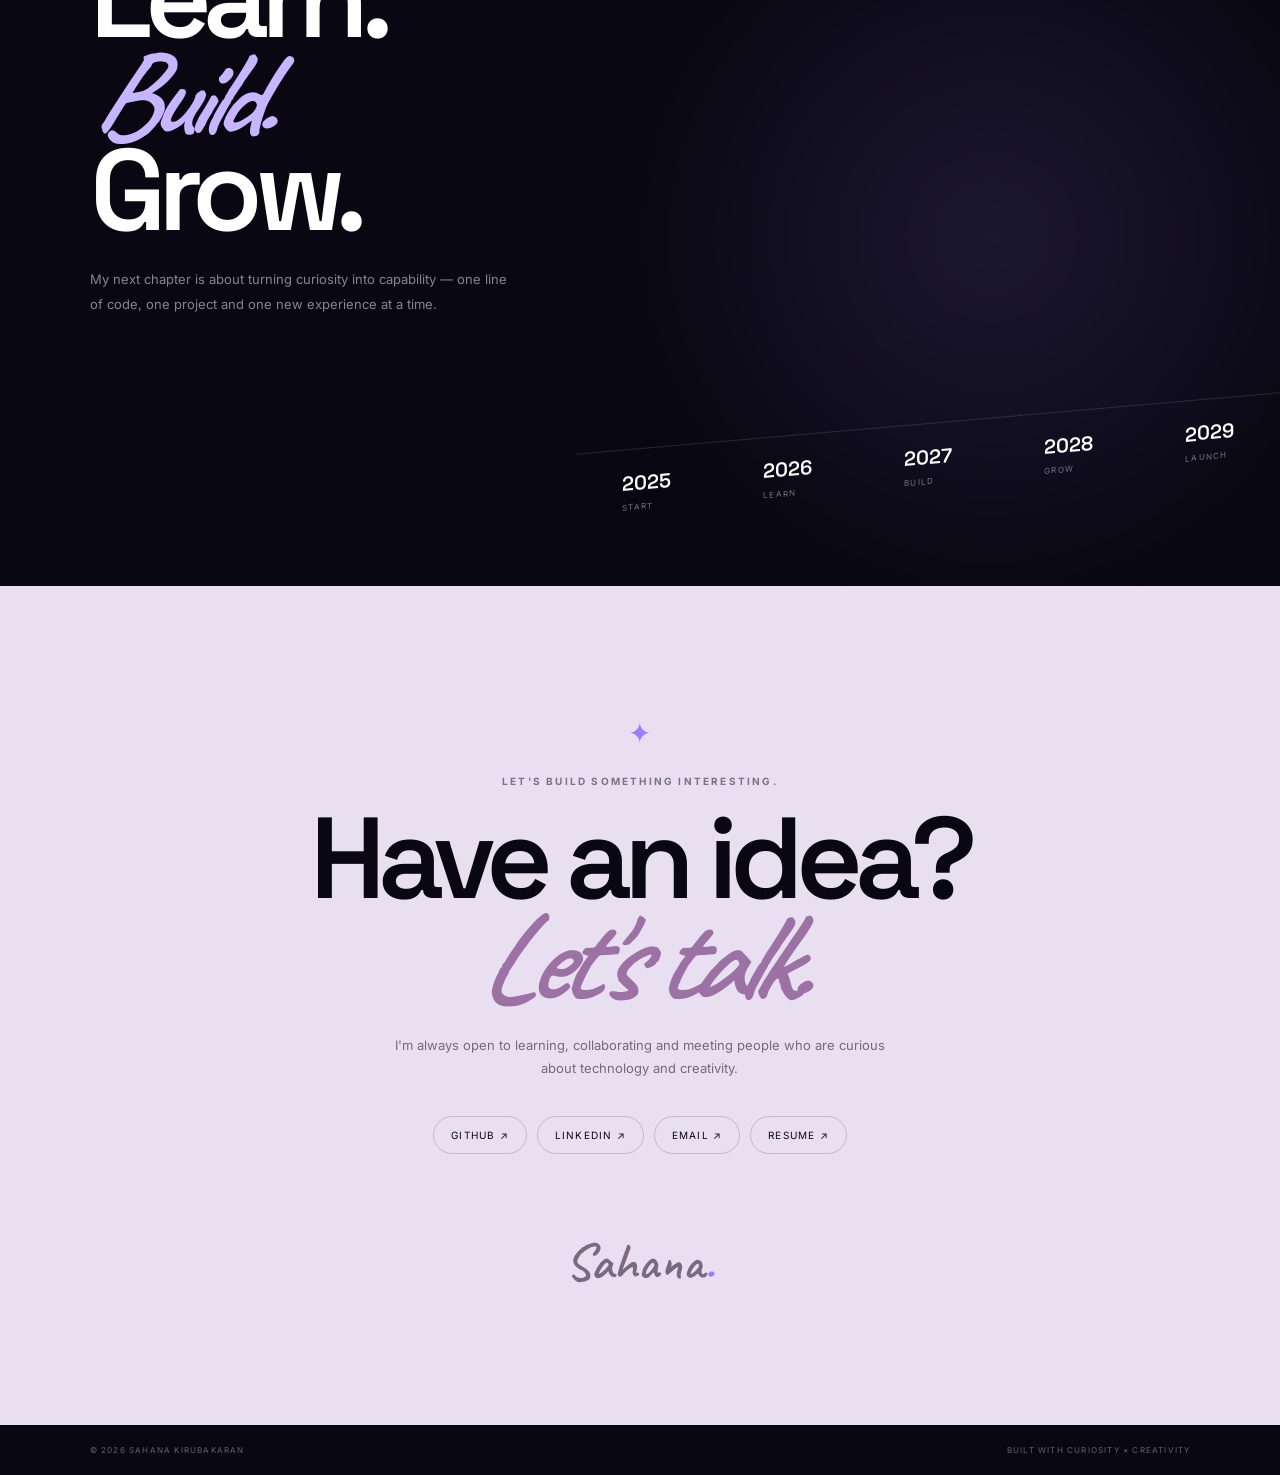
==== commit 2c55199c: "Update index.html" ====
--- a/index.html
+++ b/index.html
@@ -307,12 +307,12 @@
 
       <div class="art-gallery">
         <div class="art-card art-large reveal">
-          <div class="art-placeholder art-one"><span>YOUR ARTWORK</span><img src="art-1.jpeg" alt="Artwork 1"></div>
+          <div class="art-placeholder art-one"><img src="art-1.jpeg" alt="Artwork 1"></div>
           <div class="tape"></div>
           <p>CREATIVITY / 01</p>
         </div>
         <div class="art-card reveal tilt">
-          <div class="art-placeholder art-two"><span>YOUR ARTWORK</span><img src="art-2.jpeg" alt="Artwork 2"></div>
+          <div class="art-placeholder art-two"><img src="art-2.jpeg" alt="Artwork 2"></div>
           <div class="tape"></div>
           <p>ARTS & CRAFTS / 02</p>
         </div>
@@ -325,7 +325,7 @@
           </div>
         </div>
         <div class="art-card reveal tilt">
-          <div class="art-placeholder art-three"><span>YOUR ARTWORK</span><img src="art-3.jpeg" alt="Artwork 3"></div>
+          <div class="art-placeholder art-three"><img src="art-3.jpeg" alt="Artwork 3"></div>
           <div class="tape"></div>
           <p>CREATIVE EXPRESSION / 03</p>
         </div>
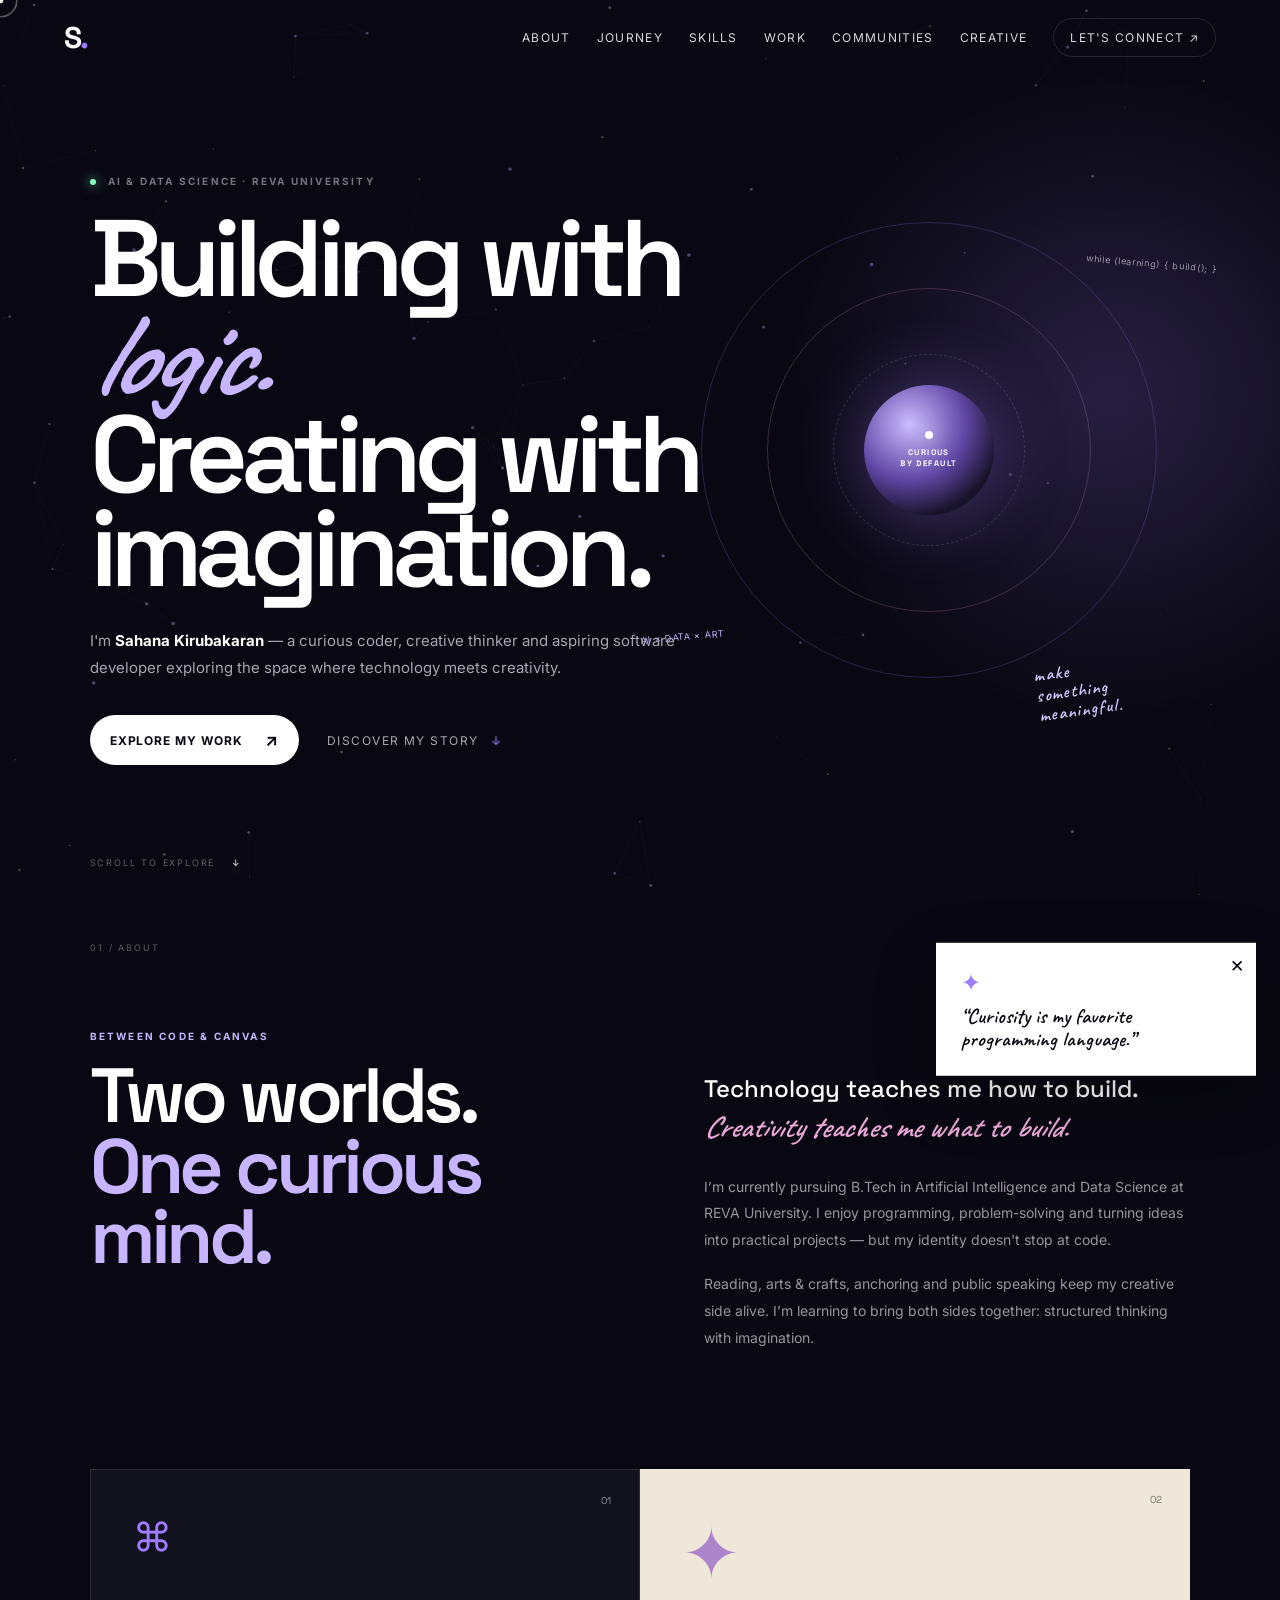
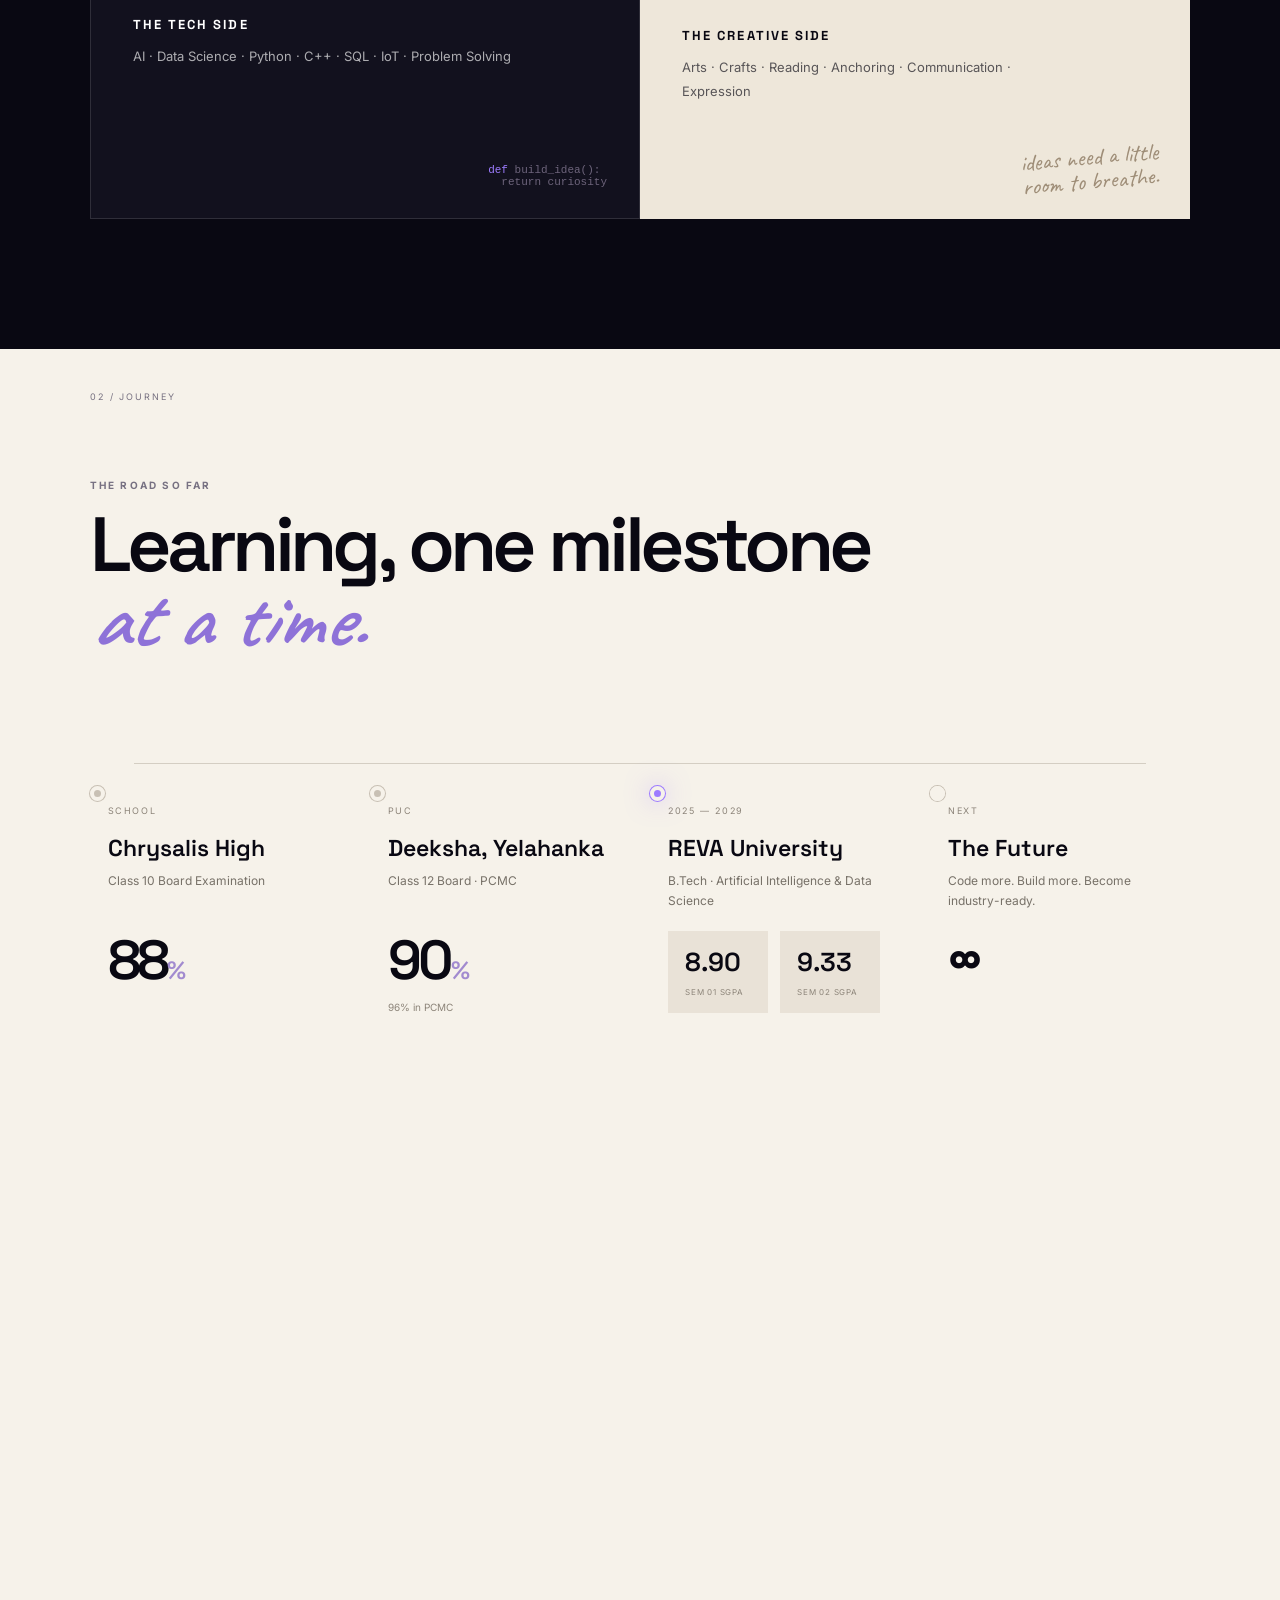
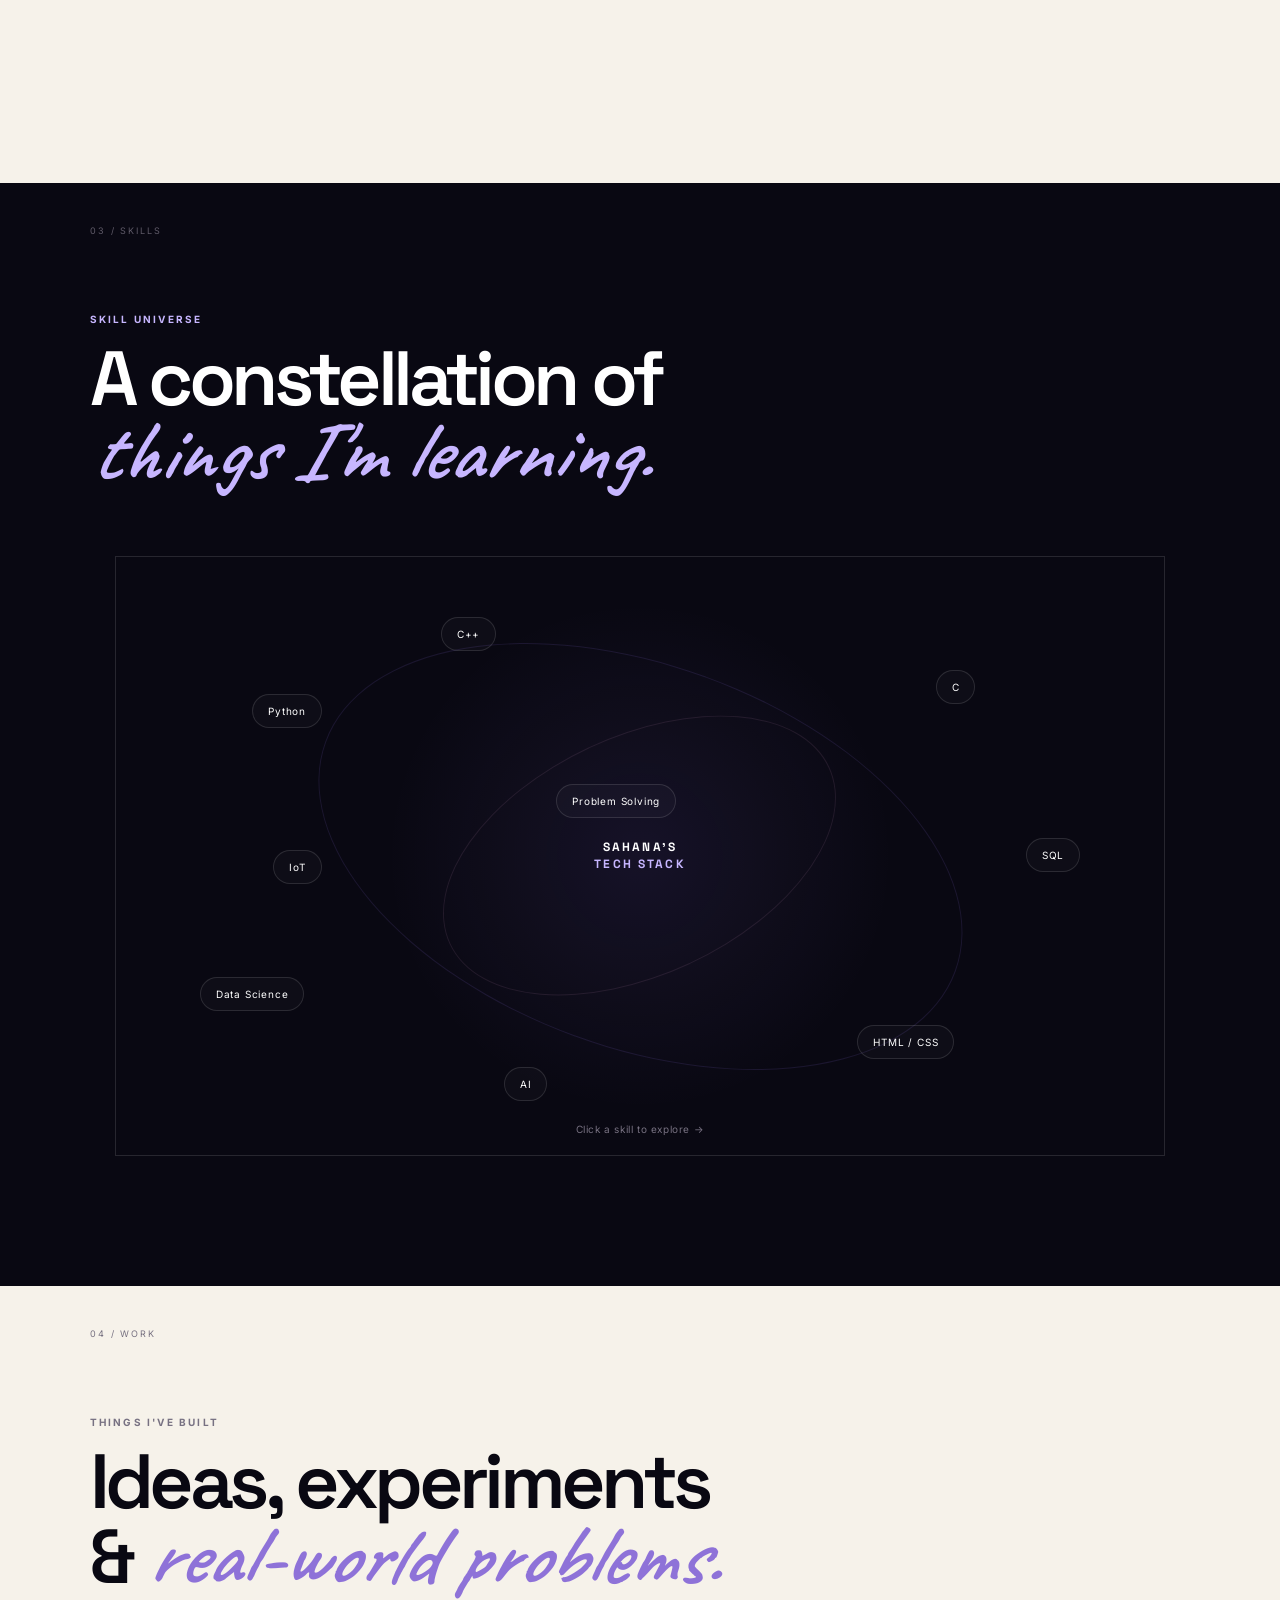
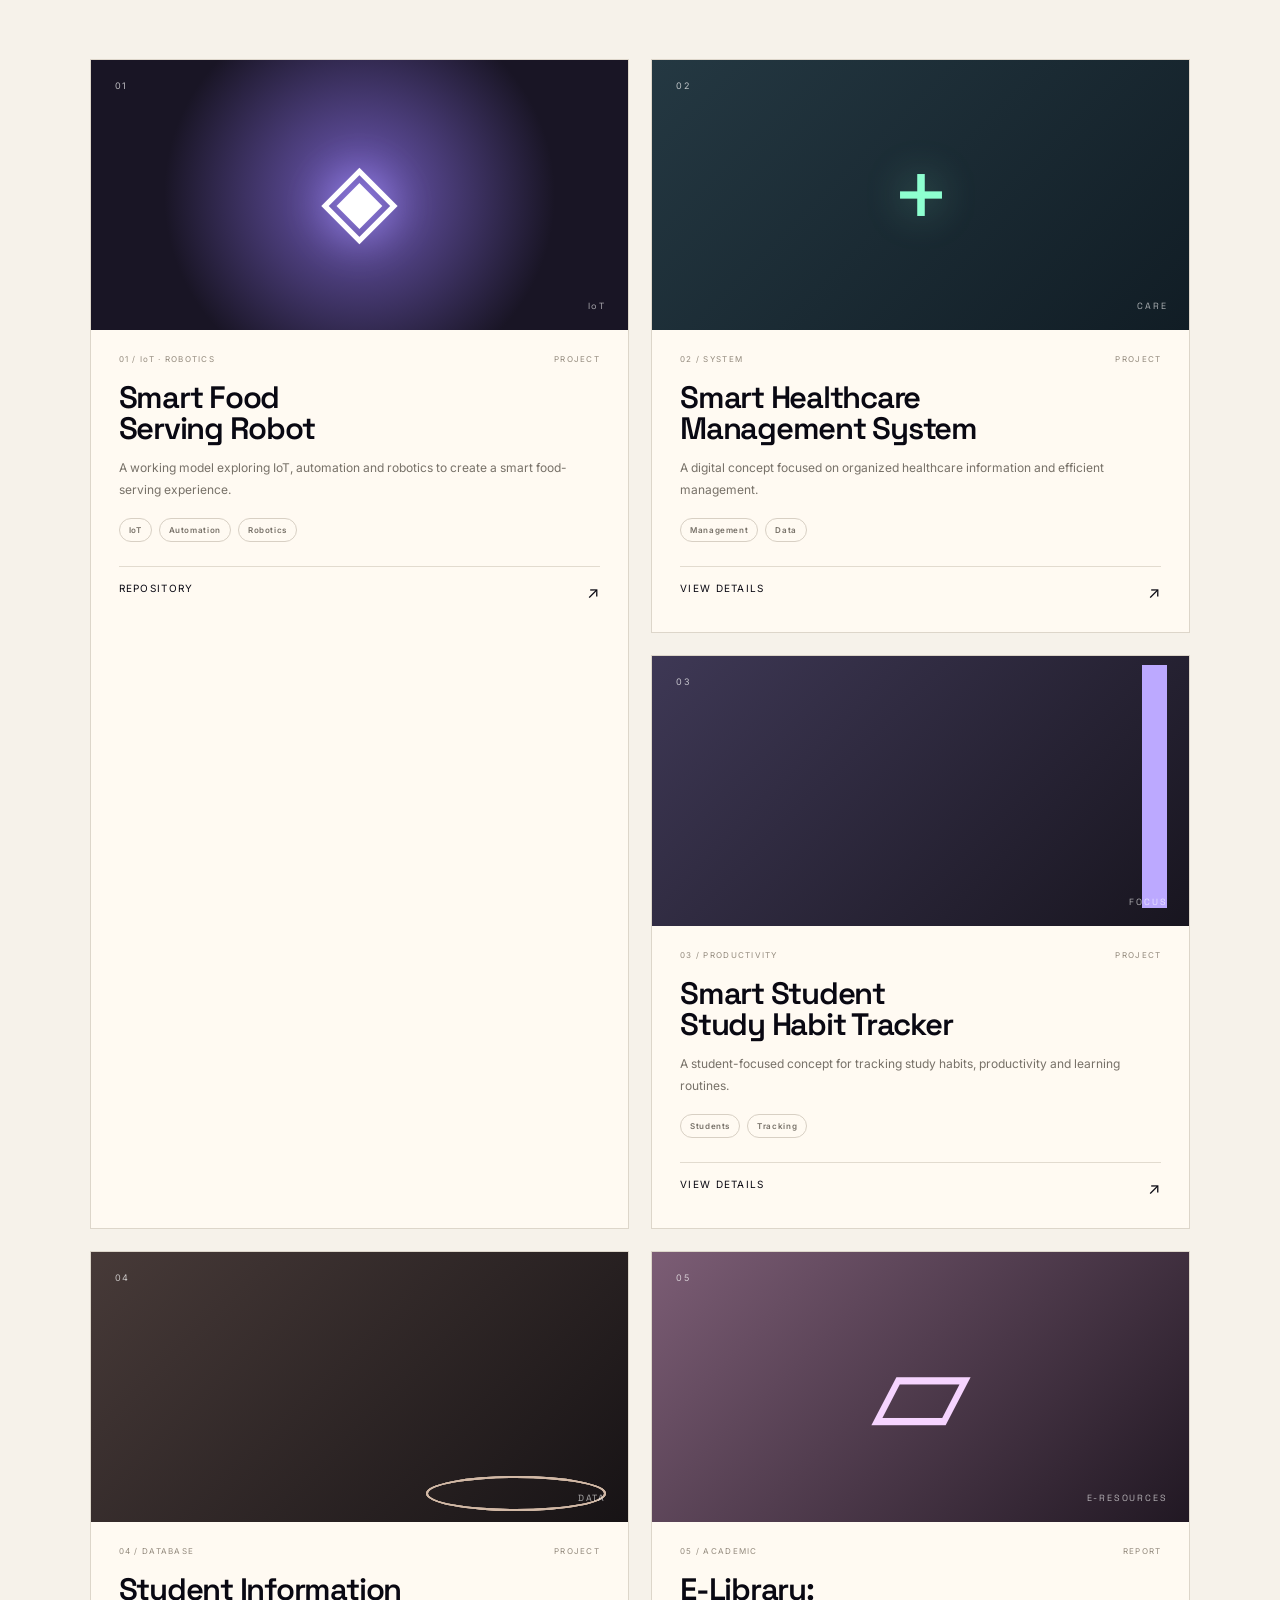
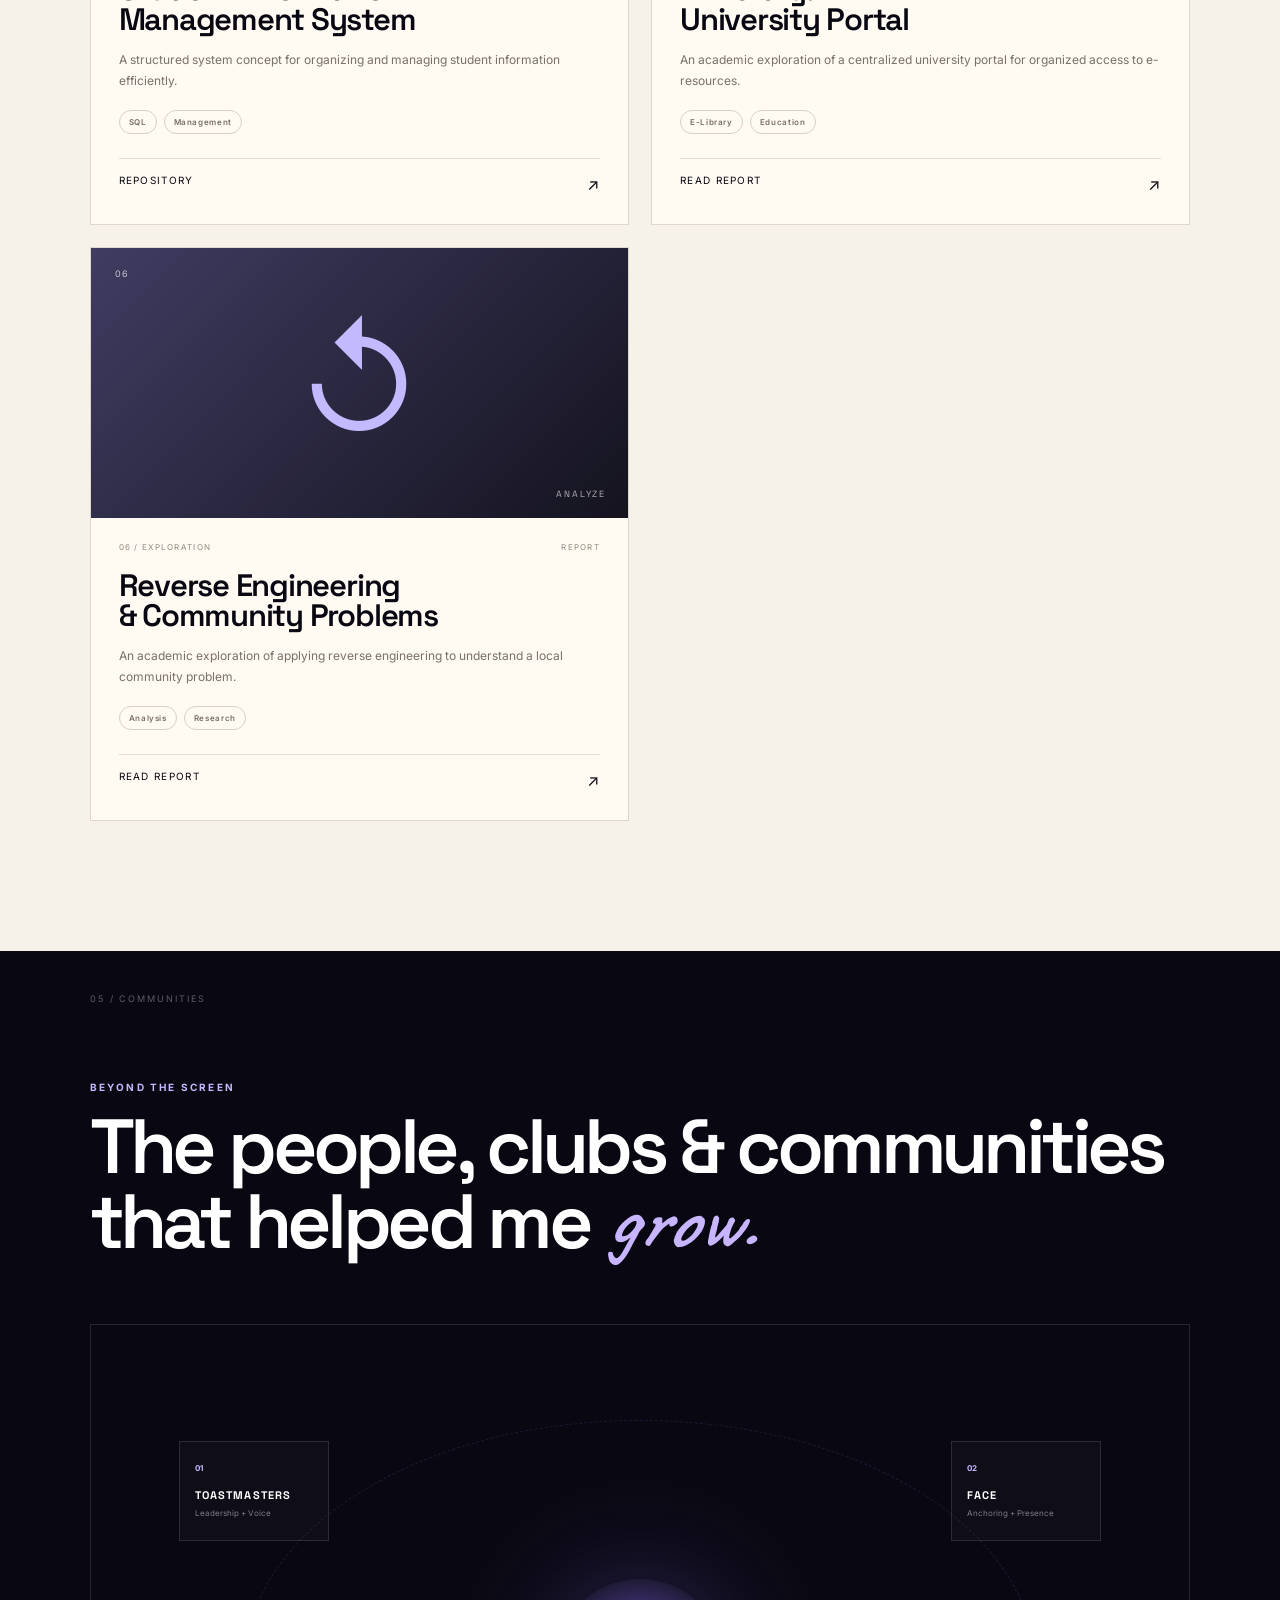
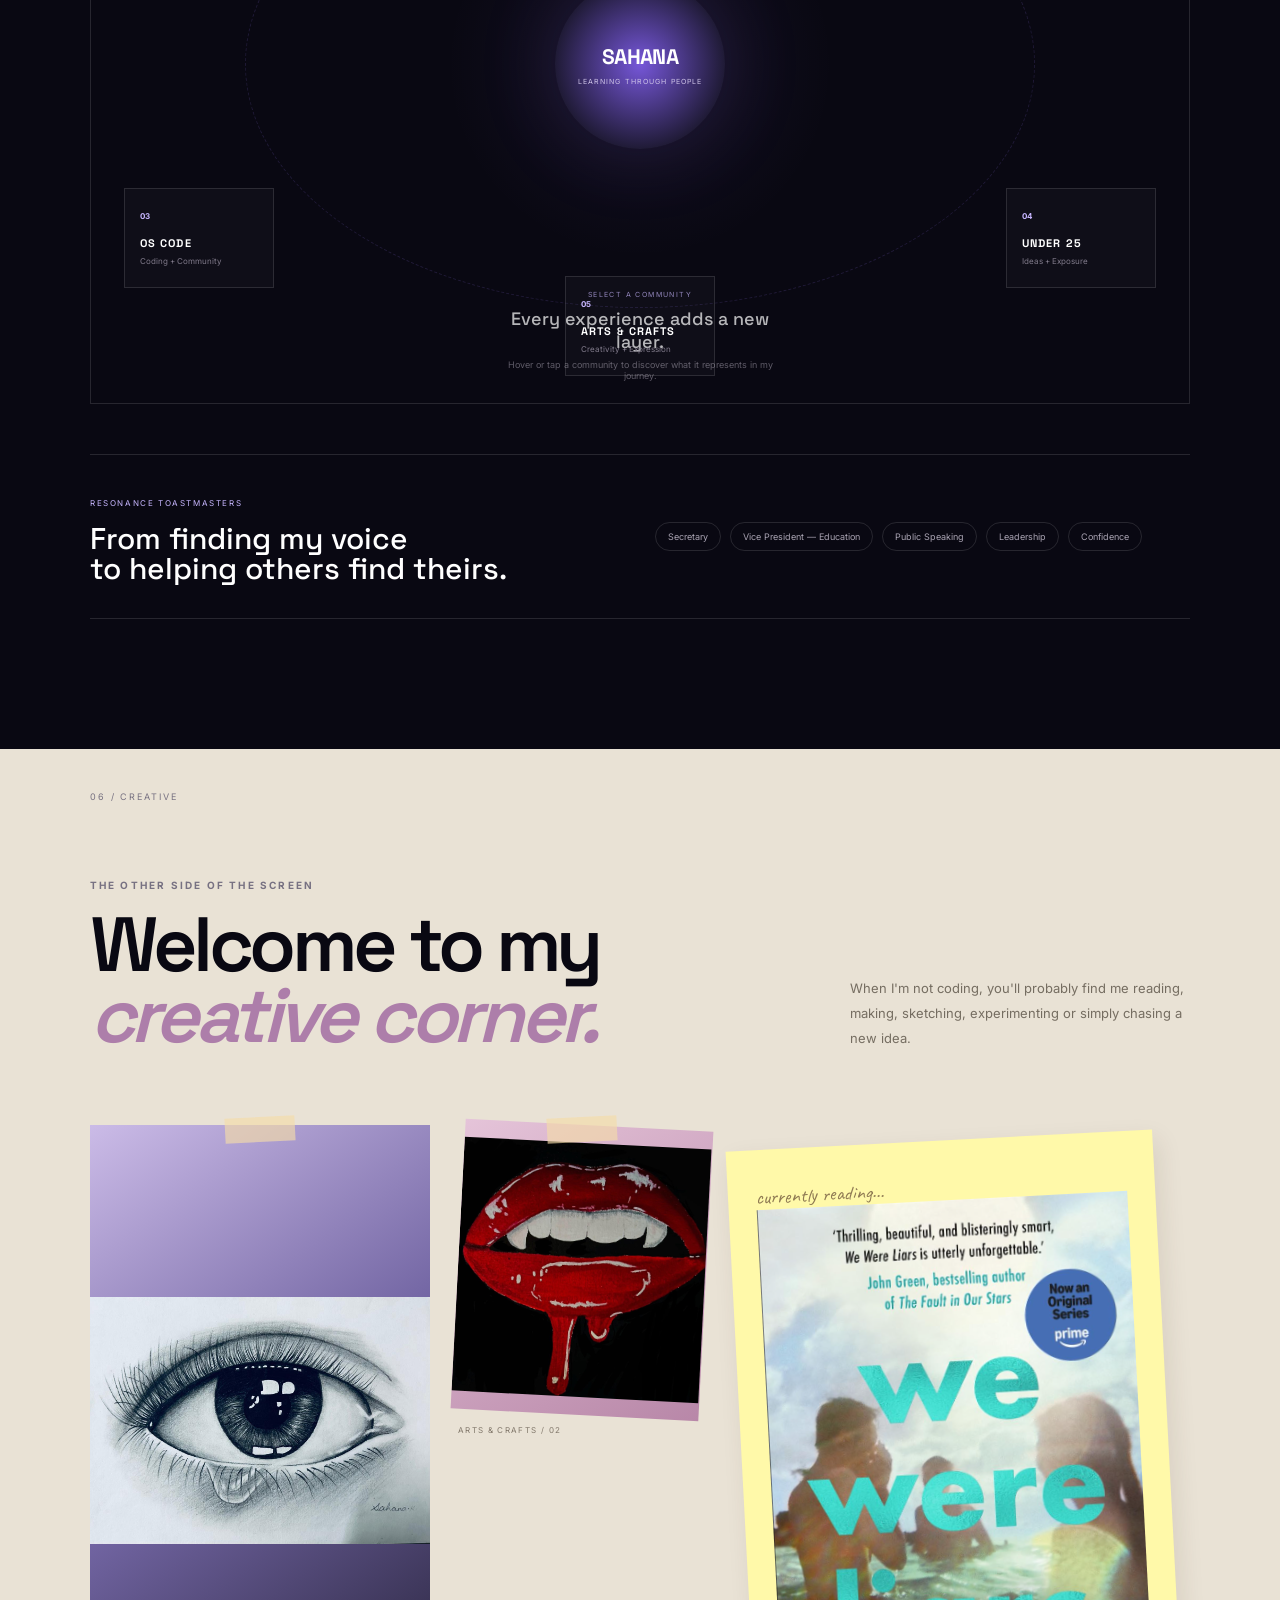
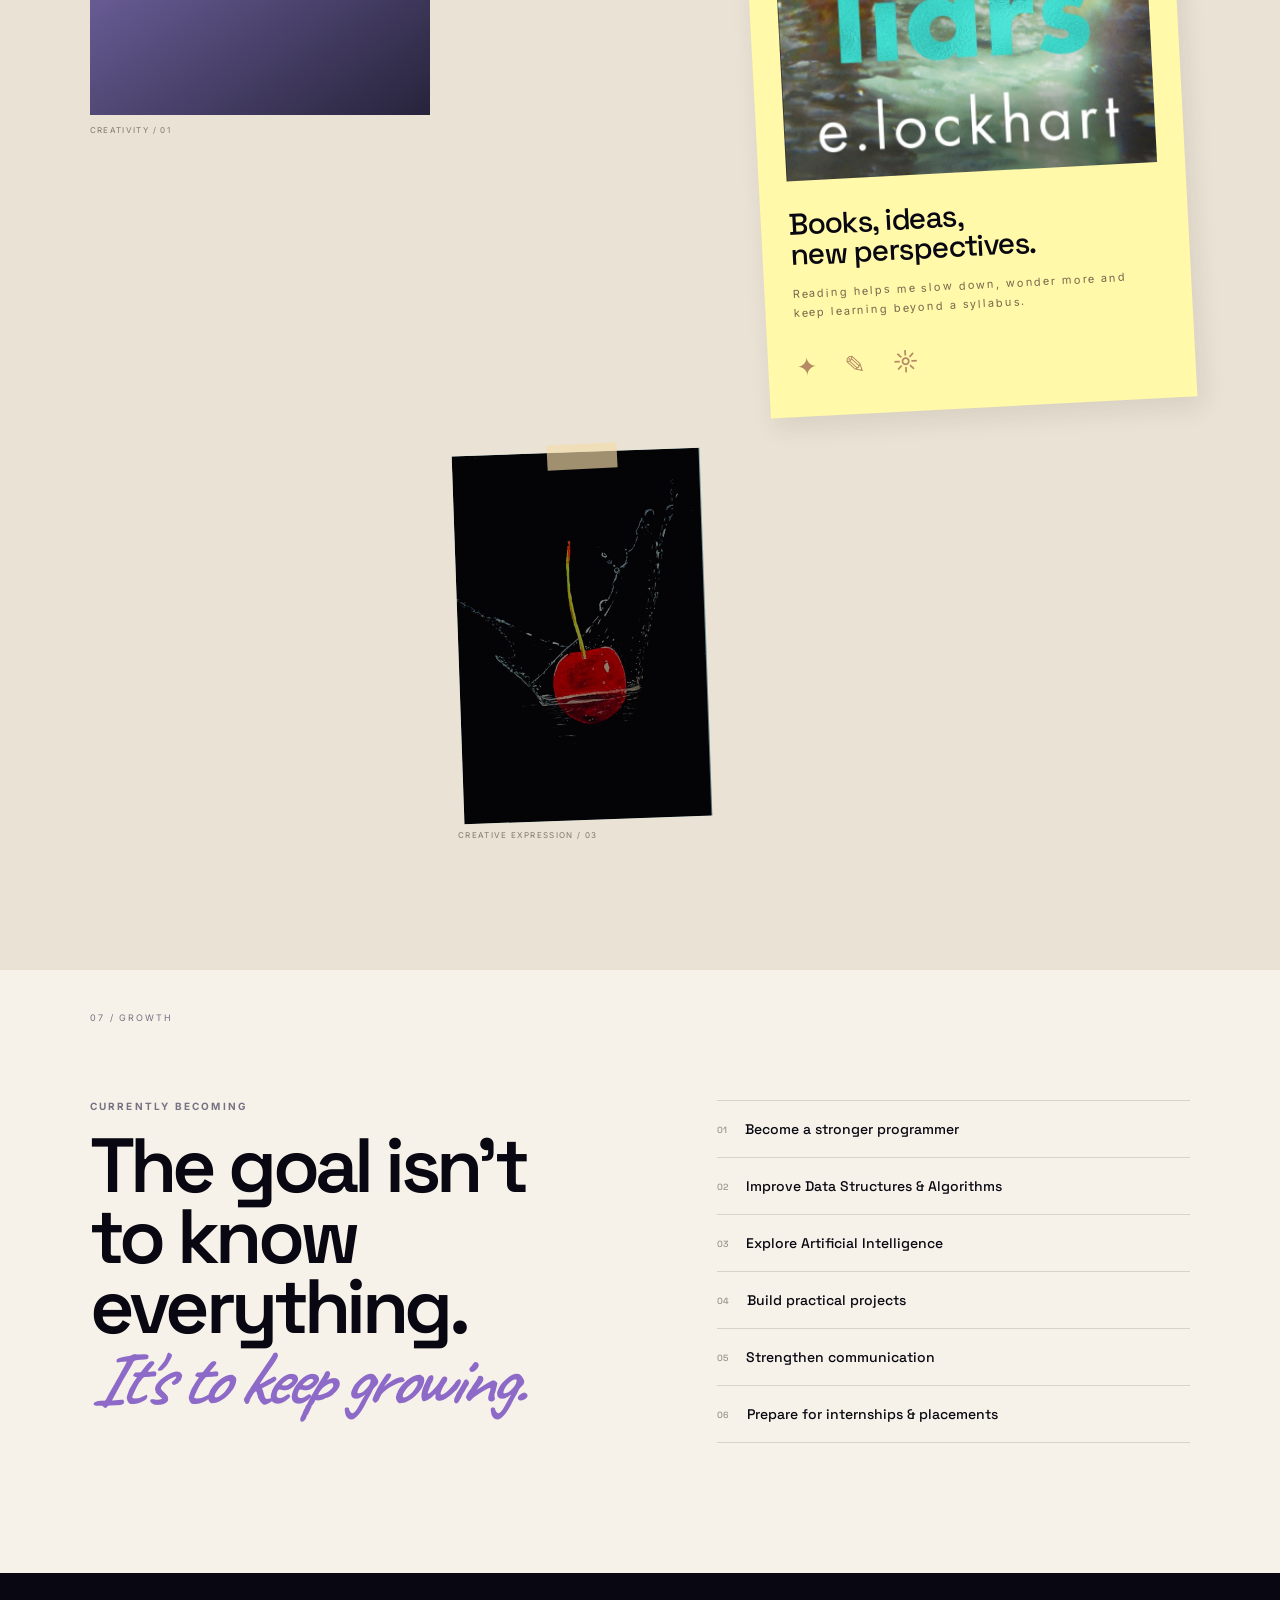
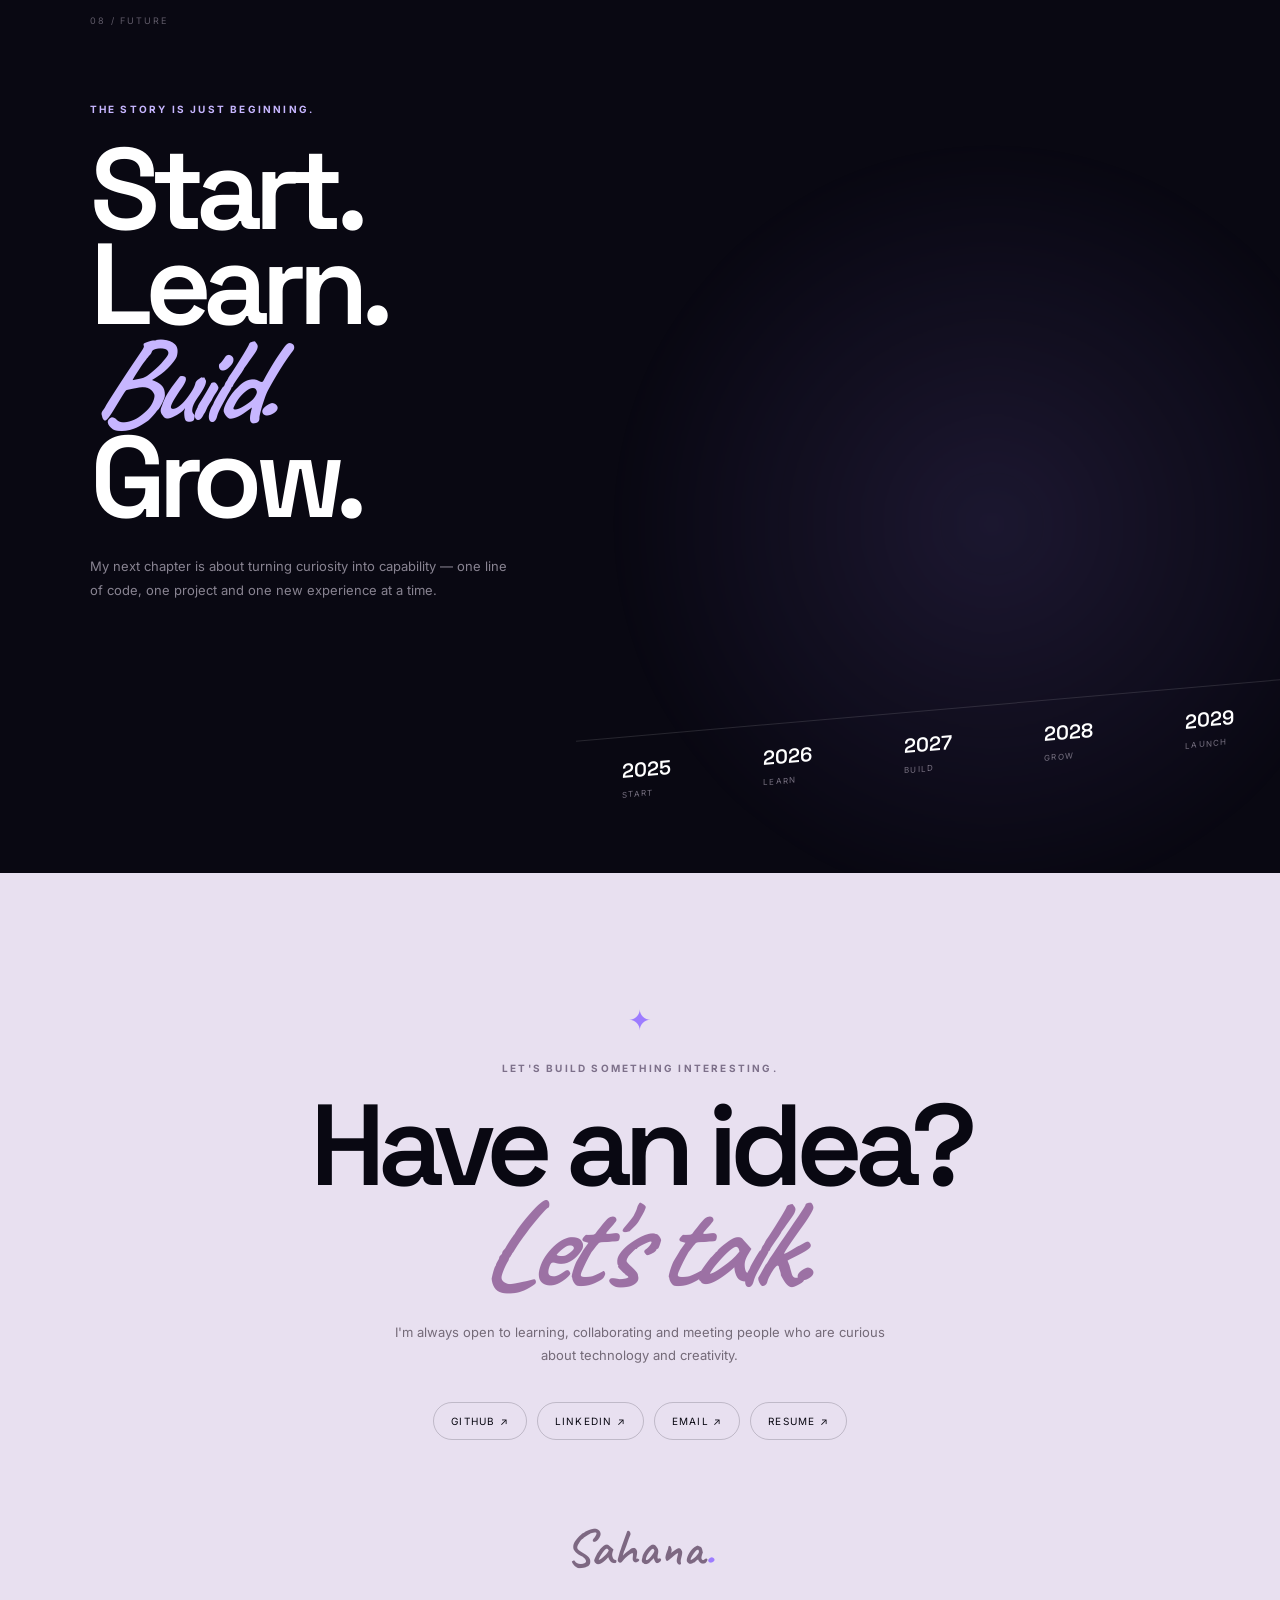
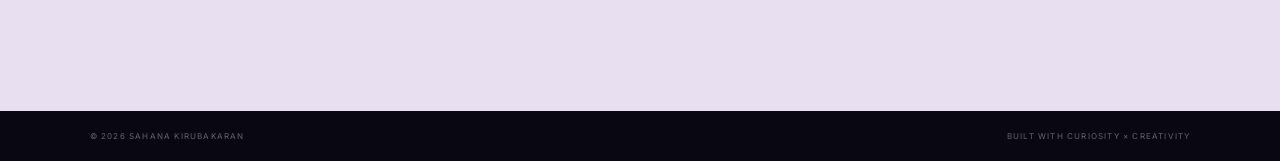
==== commit cbf65380: "Update index.html" ====
--- a/index.html
+++ b/index.html
@@ -319,6 +319,7 @@
         <div class="art-card note-card reveal">
           <div class="note-paper">
             <span class="hand">currently reading...</span>
+             <img src="reading.png" alt="We Were Liars book">
             <h3>Books, ideas,<br>new perspectives.</h3>
             <p>Reading helps me slow down, wonder more and keep learning beyond a syllabus.</p>
             <div class="doodle">✦ ✎ ☼</div>
--- a/css/style.css
+++ b/css/style.css
@@ -46,3 +46,9 @@
 @media(max-width:800px){body{cursor:auto}.cursor-dot,.cursor-ring{display:none}.nav-links{position:fixed;inset:0;background:var(--ink);display:flex;flex-direction:column;justify-content:center;gap:24px;font-size:17px;transform:translateX(100%);transition:.4s}.nav-links.open{transform:none}.menu-toggle{display:grid;gap:6px;width:34px;position:relative;z-index:5}.menu-toggle span{display:block;width:26px;height:1px;background:#fff;transition:.3s}.menu-toggle.open span:first-child{transform:translateY(3.5px) rotate(45deg)}.menu-toggle.open span:last-child{transform:translateY(-3.5px) rotate(-45deg)}section{padding:100px 6vw}.hero{padding:130px 6vw 100px}.hero-orbit{position:absolute;width:600px;right:-270px;top:70%;opacity:.45}.hero-copy{max-width:650px}.hero h1{font-size:clamp(52px,14vw,92px)}.split-intro,.dual-worlds,.growth-inner,.creative-head{grid-template-columns:1fr;gap:35px}.intro-text{padding-top:0}.dual-worlds{margin-top:50px}.world{min-height:300px}.journey-path{grid-template-columns:1fr;gap:10px}.journey-stop{padding-left:35px}.journey-stop .stop-dot{left:5px}.skill-universe{height:520px}.skill-node{font-size:8px;padding:8px 10px}.n1{left:6%}.n3{right:5%}.n5{right:6%}.n7{left:5%}.community-map{height:750px}.community-node{width:130px}.c1{top:9%;left:4%}.c2{top:9%;right:4%}.c3{bottom:27%;left:4%}.c4{bottom:27%;right:4%}.c5{bottom:8%}.community-detail{bottom:160px}.leadership-highlight{grid-template-columns:1fr}.art-gallery{grid-template-columns:1fr 1fr}.art-large{grid-row:auto;grid-column:span 2}.art-large .art-placeholder{min-height:400px}.future{min-height:780px}.future-road{left:6vw;right:6vw;bottom:55px}.future-road b{font-size:13px}.future-road span{font-size:7px}footer{flex-direction:column;gap:8px}}
 @media(max-width:520px){.hero-actions{align-items:flex-start;flex-direction:column;gap:18px}.hero-orbit{top:72%;right:-330px}.section-heading h2,.split-intro h2,.creative-head h2,.growth h2{font-size:48px}.journey-stop h3{font-size:20px}.score-row{flex-wrap:wrap}.skill-universe{height:470px}.skill-center{font-size:9px}.n1{left:4%;top:16%}.n2{left:33%;top:7%}.n3{right:3%;top:20%}.n4{right:2%;top:43%}.n5{right:4%;bottom:15%}.n6{left:30%;bottom:7%}.n7{left:3%;bottom:25%}.n8{left:8%;top:47%}.n9{left:39%;top:39%}.community-map{height:760px}.community-node{width:120px;min-height:90px}.community-node span{font-size:9px}.community-node small{font-size:7px}.c5{width:150px}.art-gallery{grid-template-columns:1fr}.art-large{grid-column:auto}.art-large .art-placeholder{min-height:420px}.note-card{order:4}.future-road{gap:8px}.future-road div{flex:1}.future-road b{font-size:11px}.future-road span{font-size:6px}.contact{min-height:650px}.contact h2{font-size:58px}footer{padding:20px 6vw}}
 @media(prefers-reduced-motion:reduce){*,*::before,*::after{scroll-behavior:auto!important;animation:none!important;transition:none!important}.reveal{opacity:1;transform:none}}
+.art-placeholder img {
+  width: 100%;
+  height: 100%;
+  object-fit: contain;
+  object-position: center;
+}
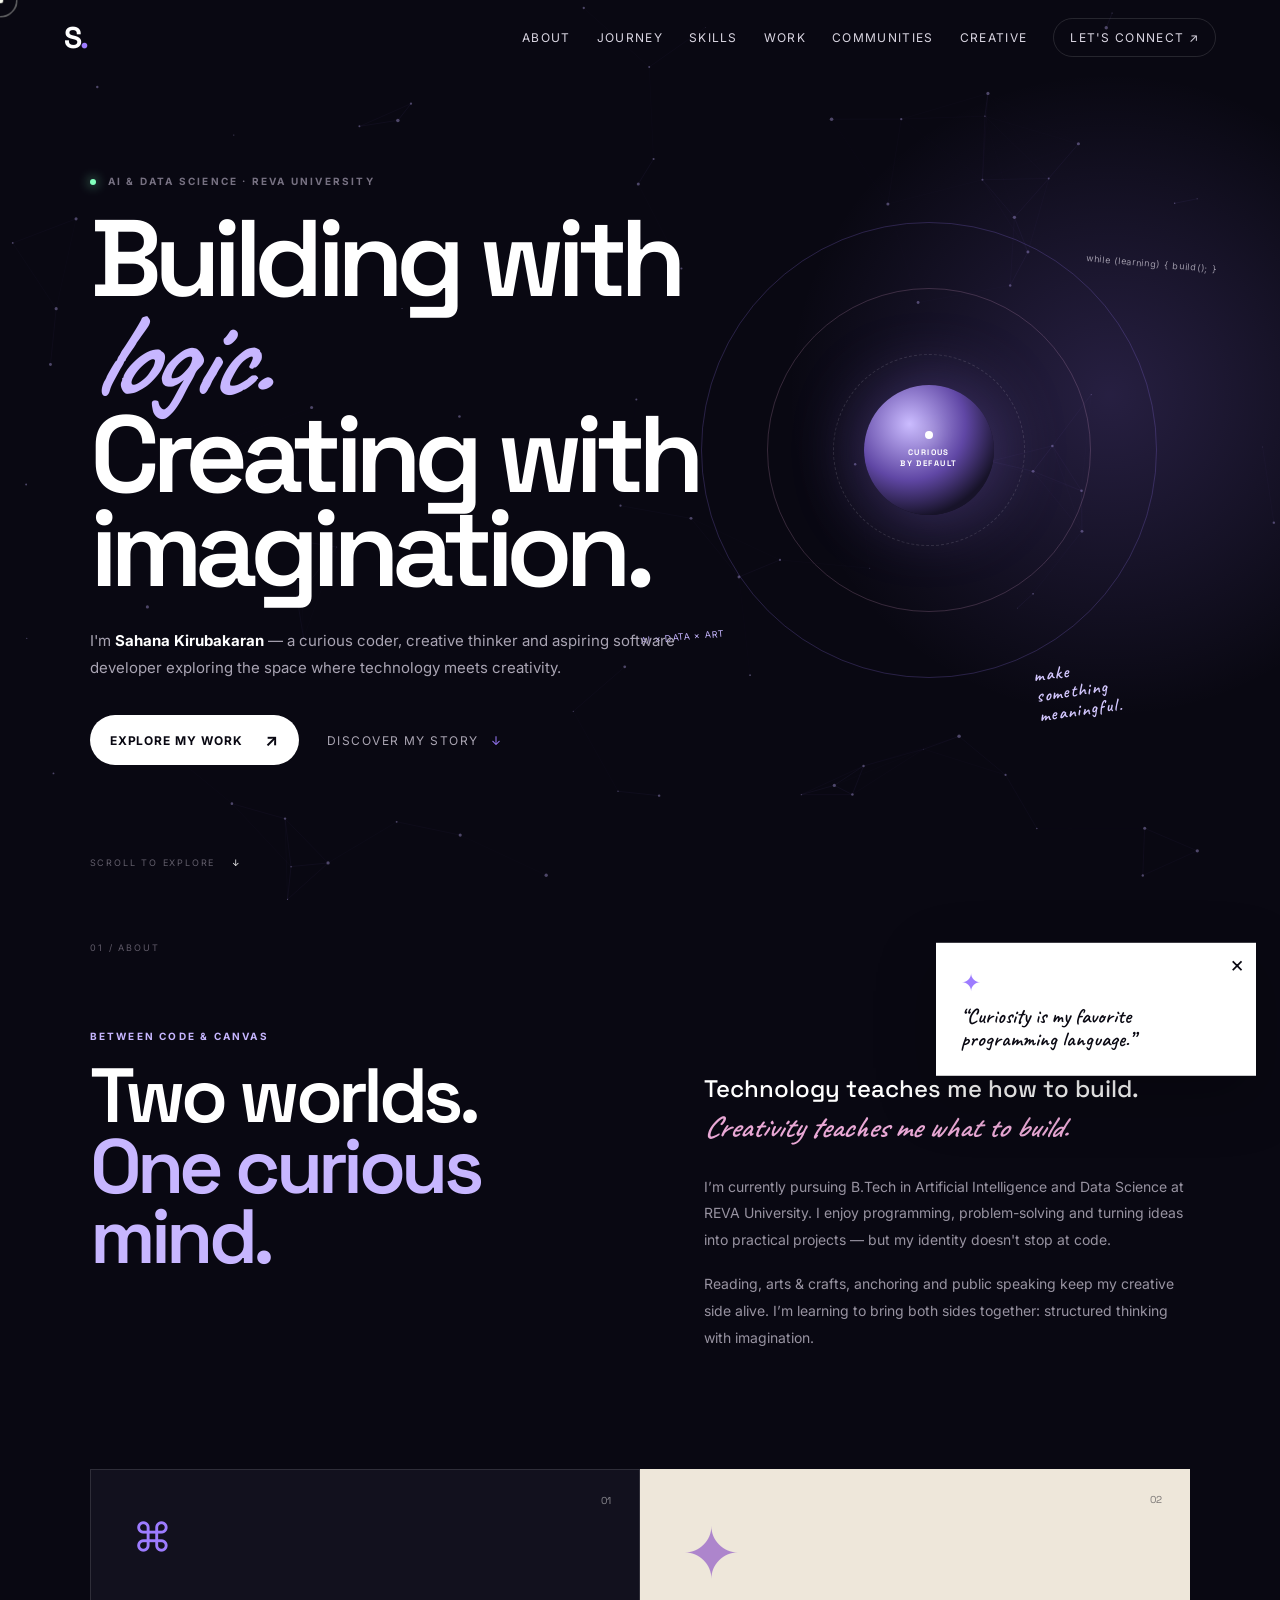
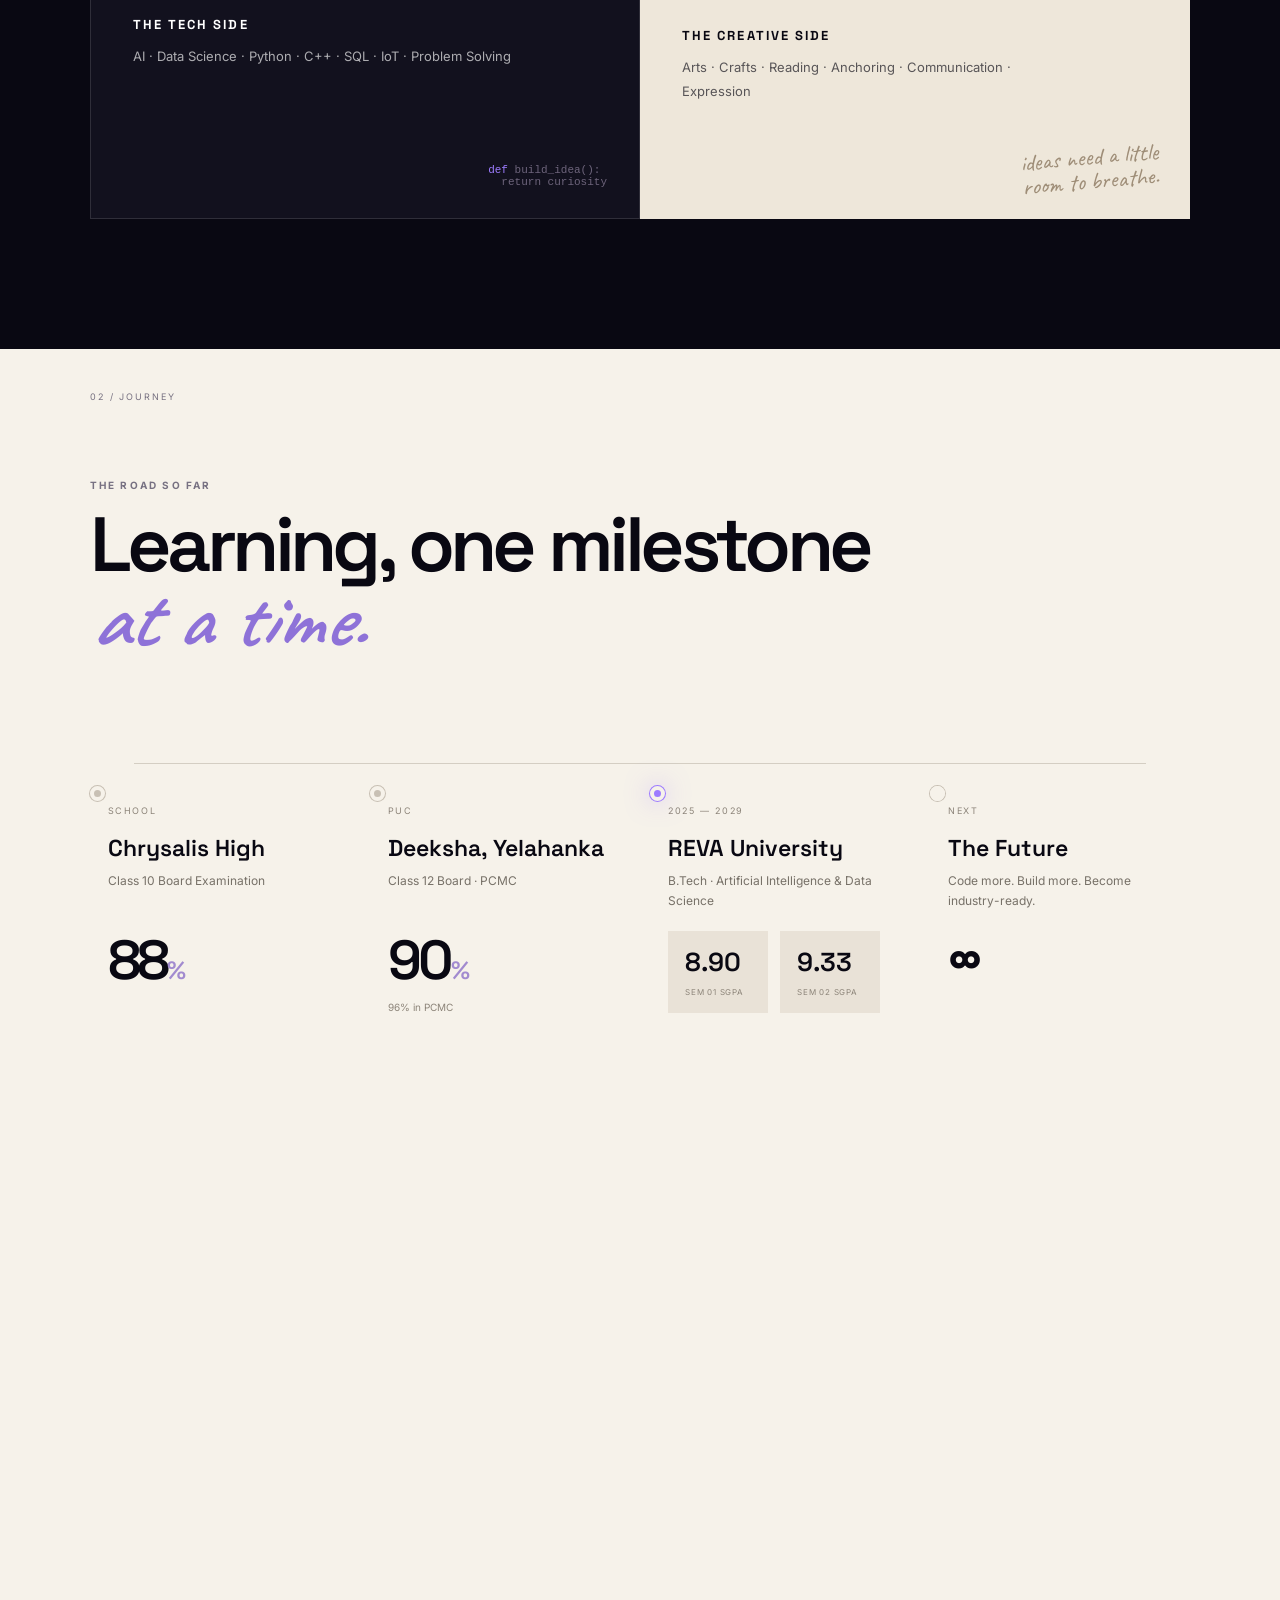
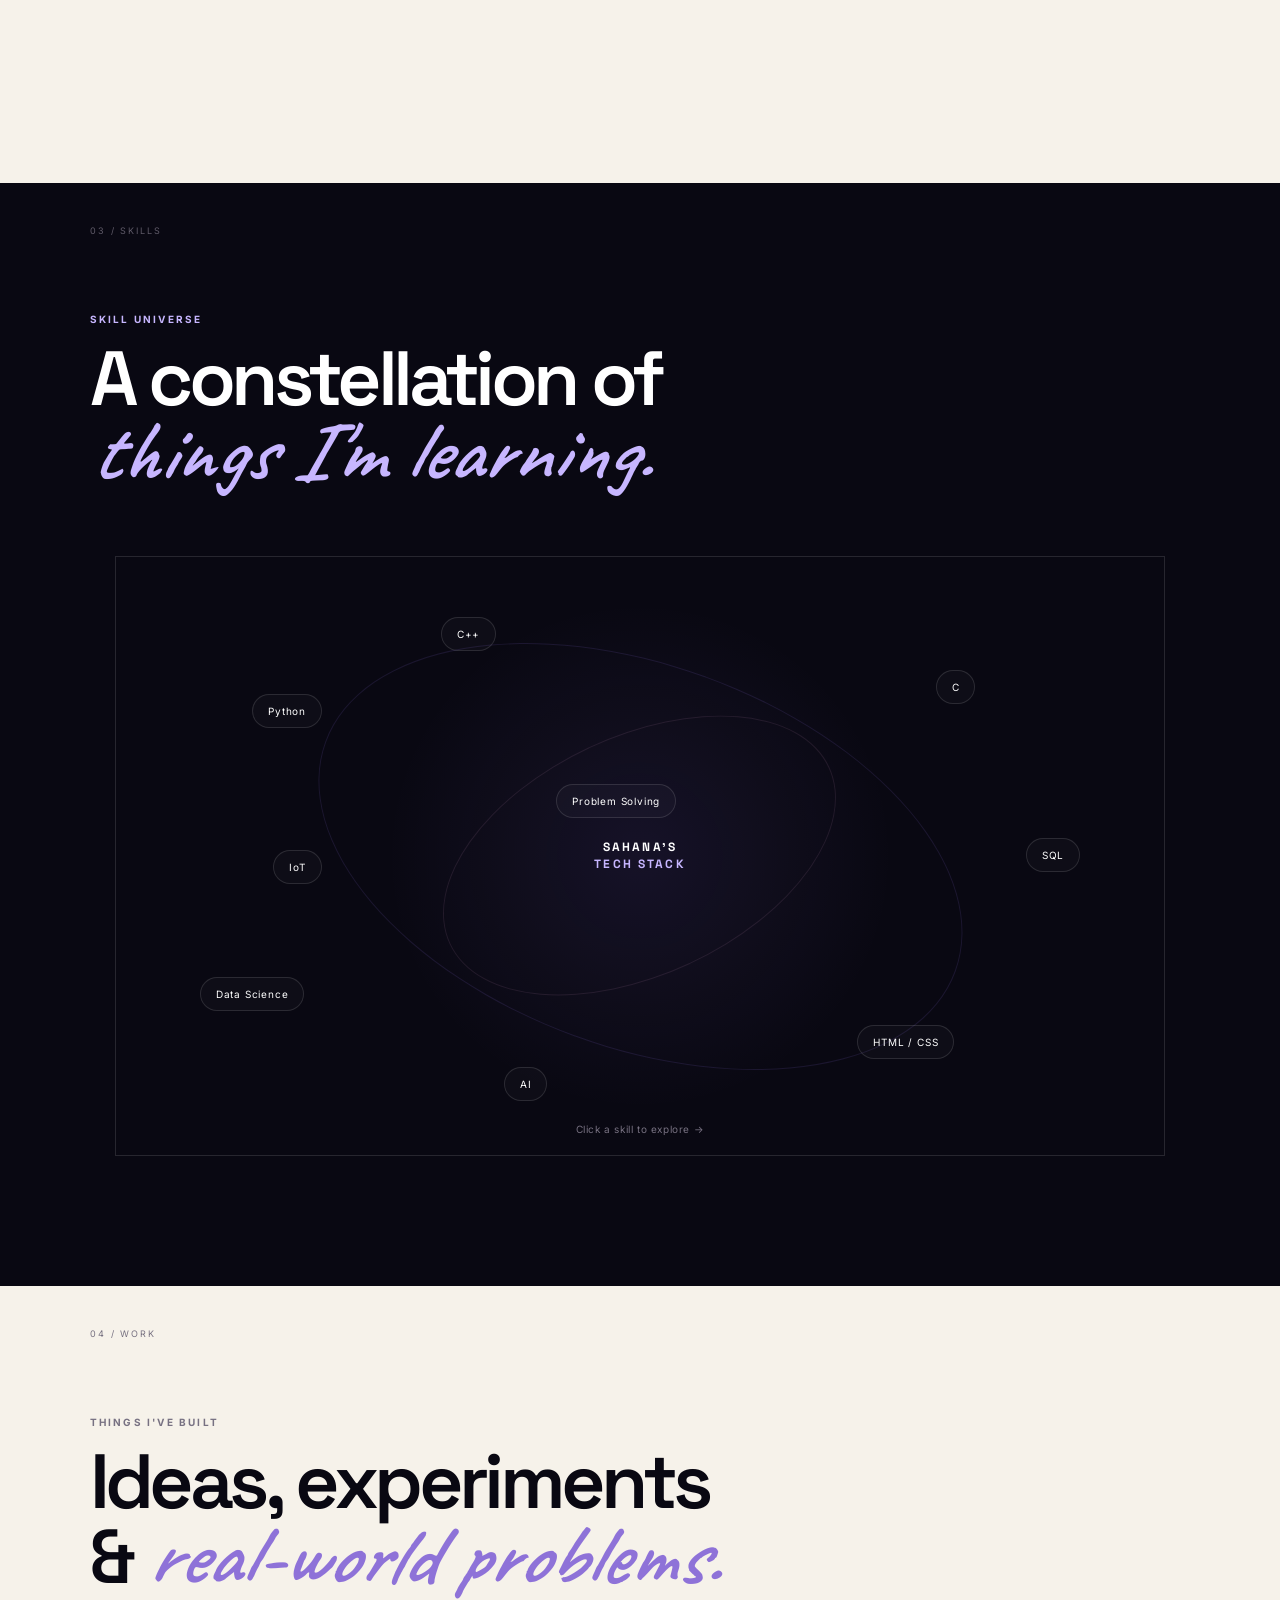
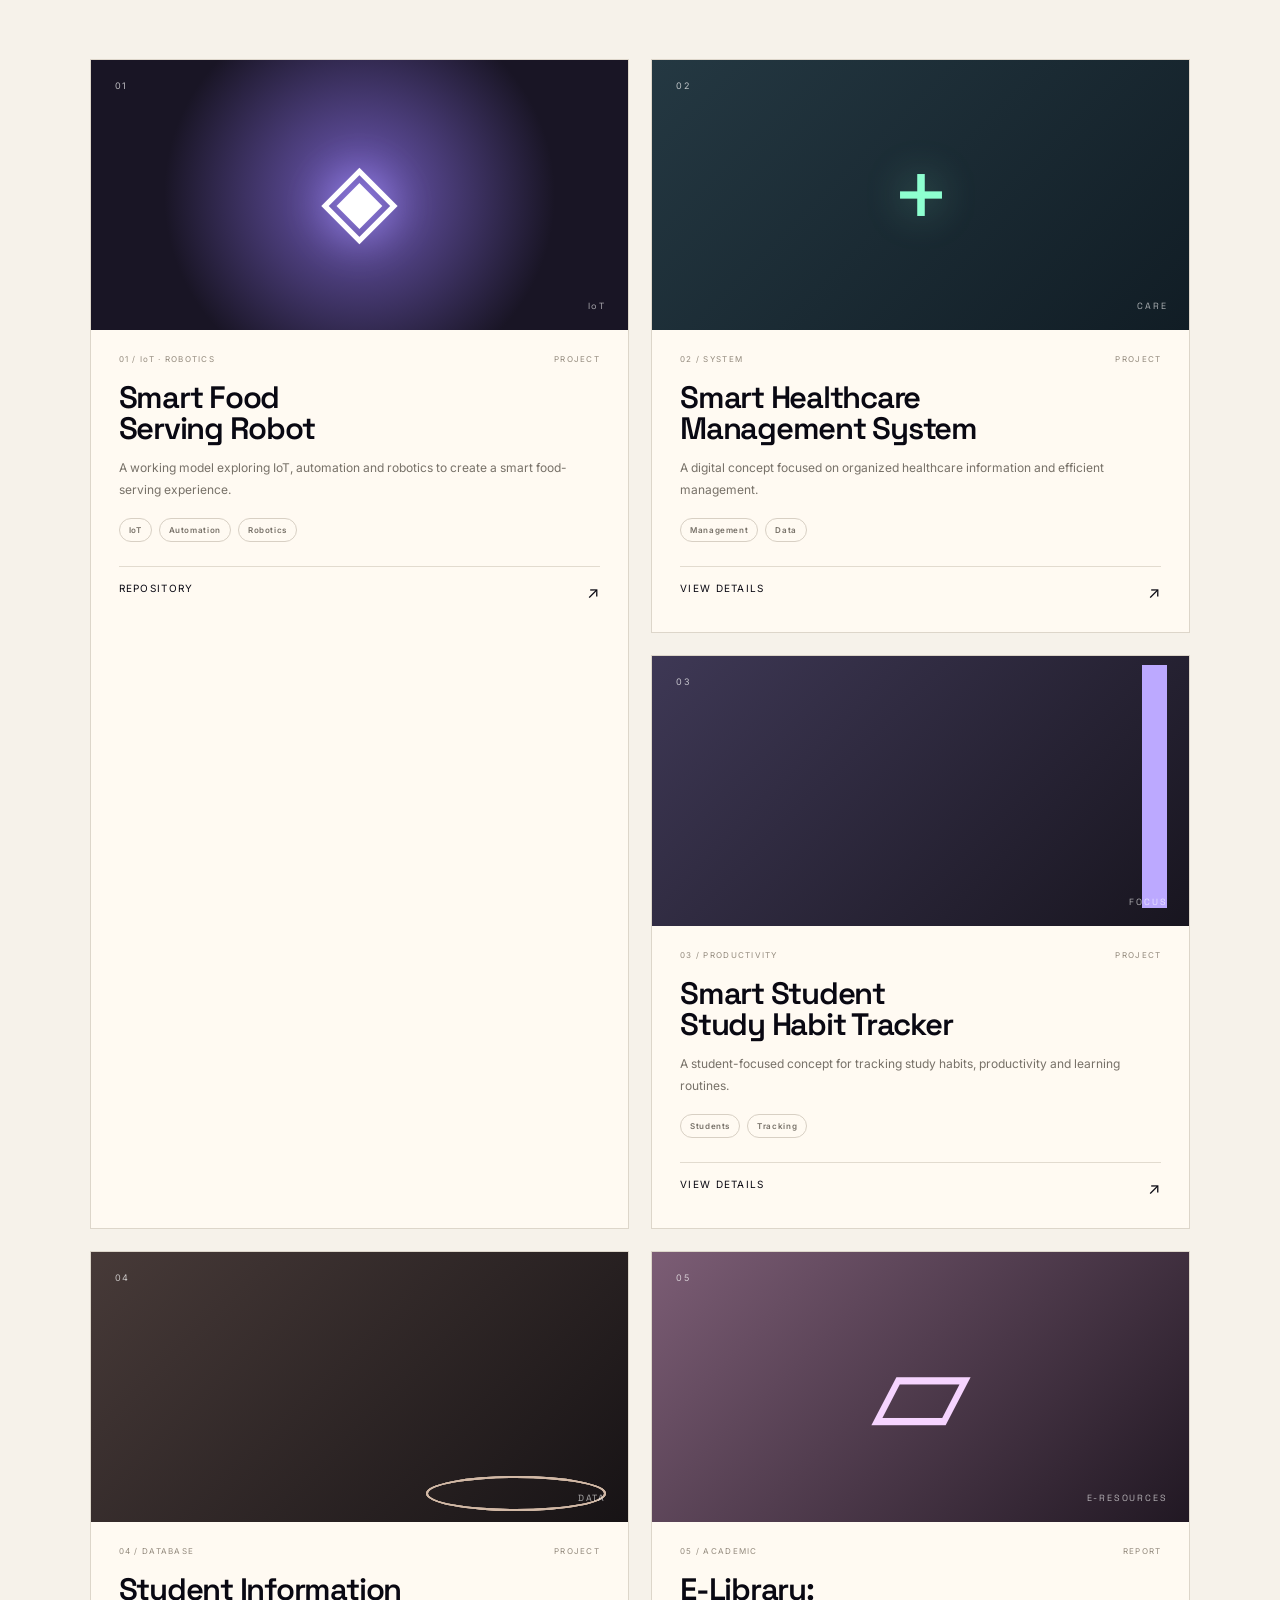
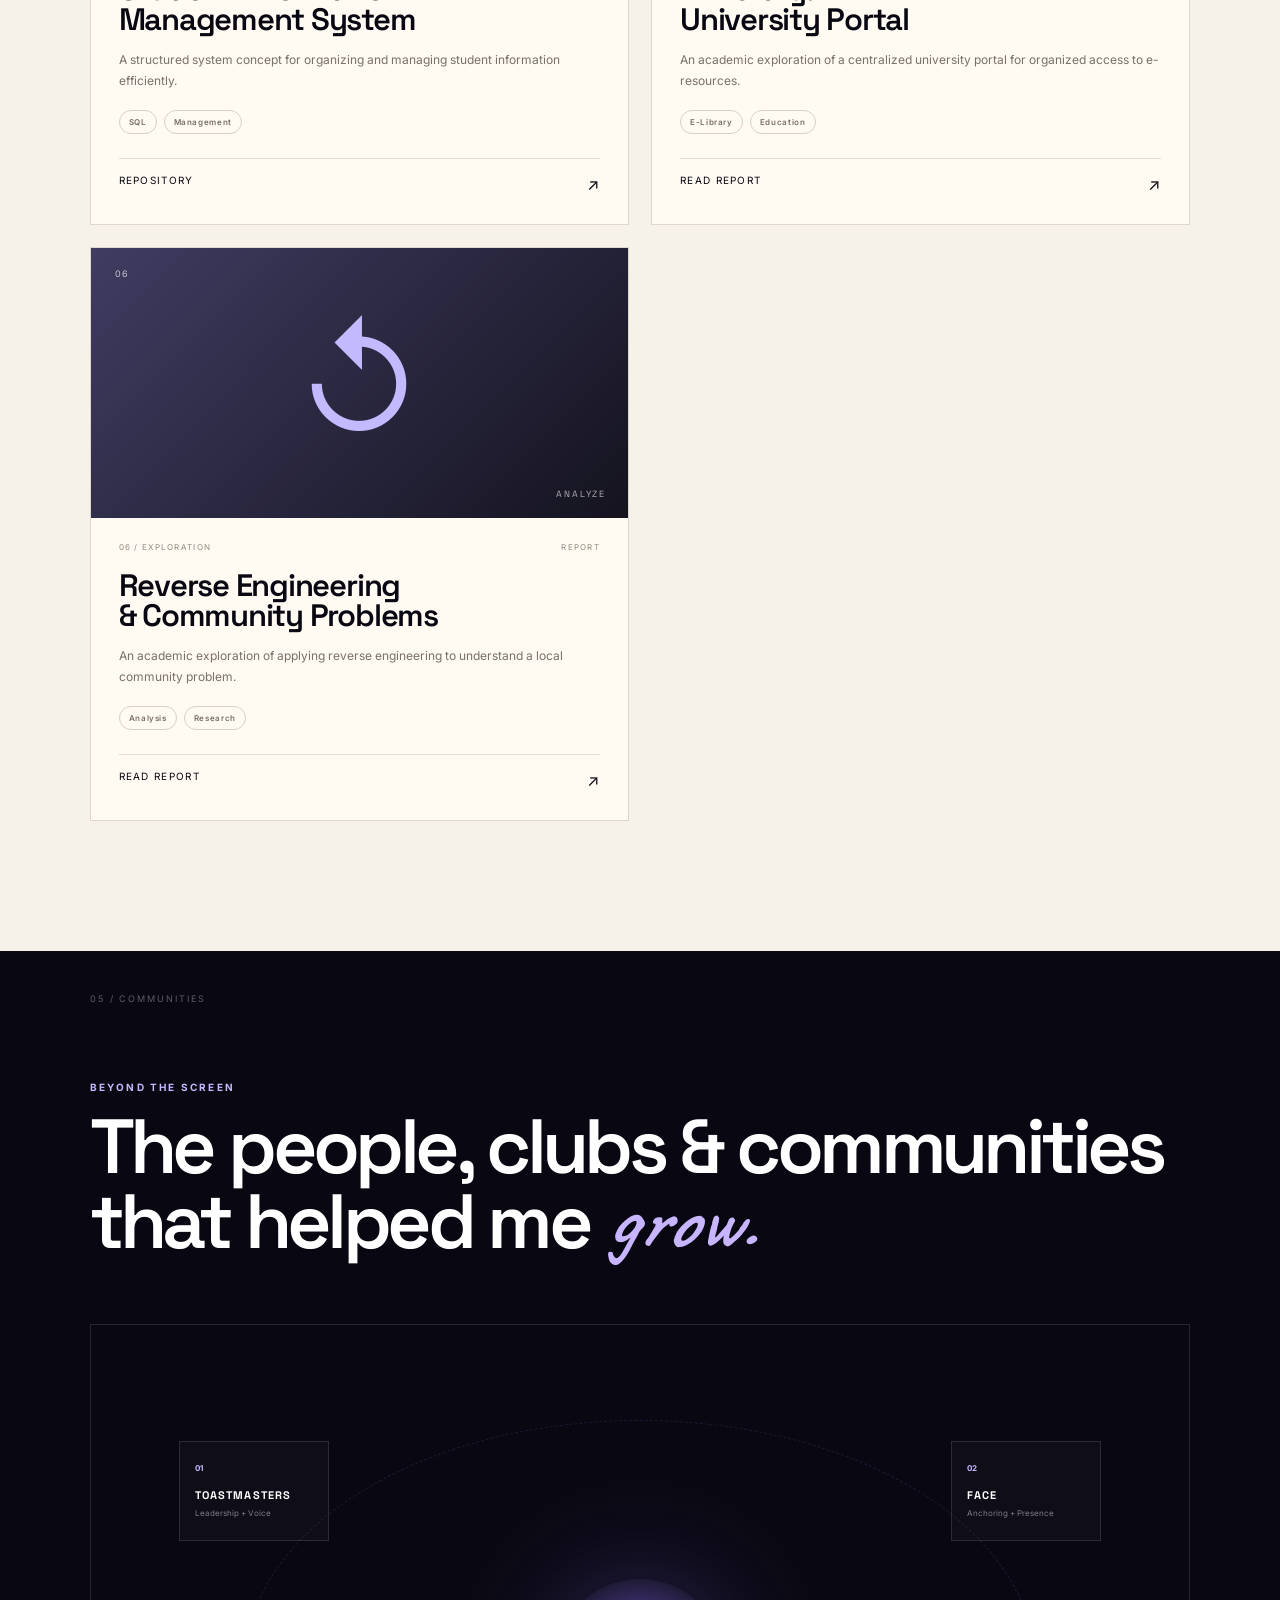
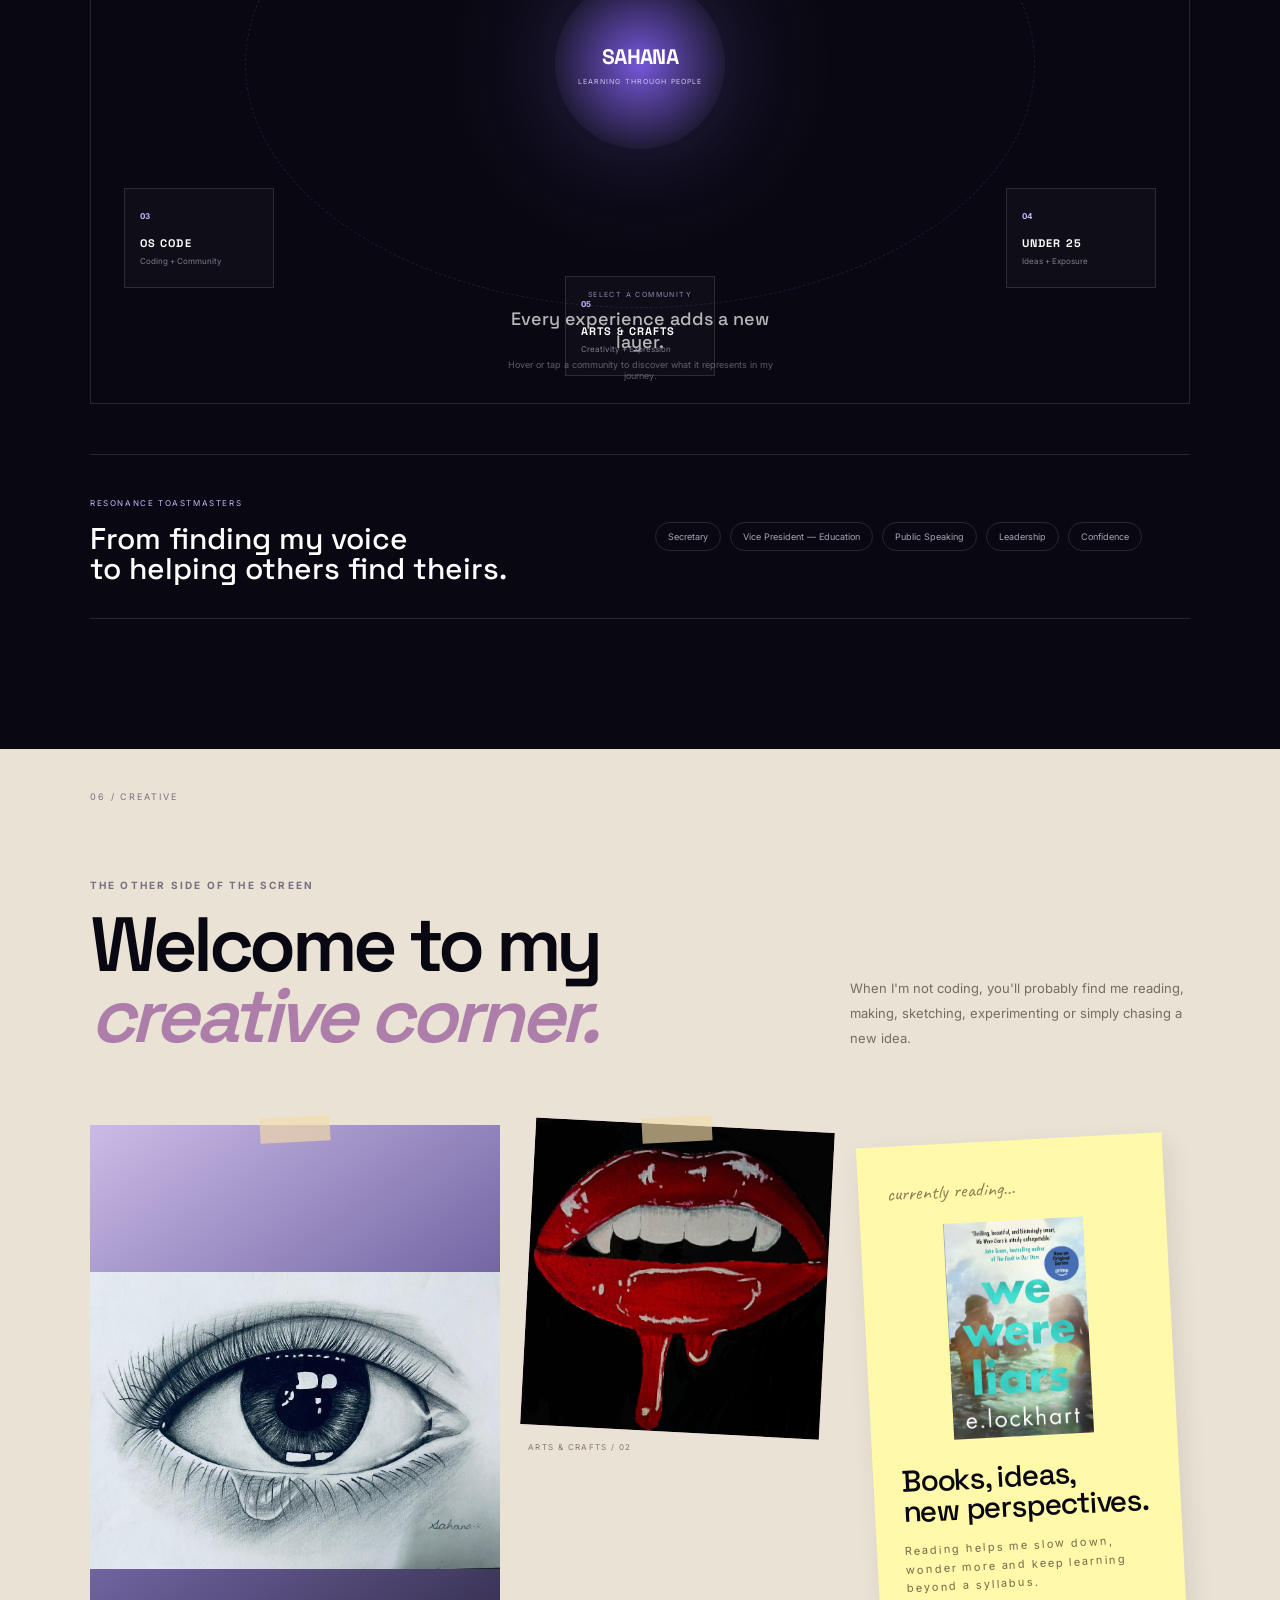
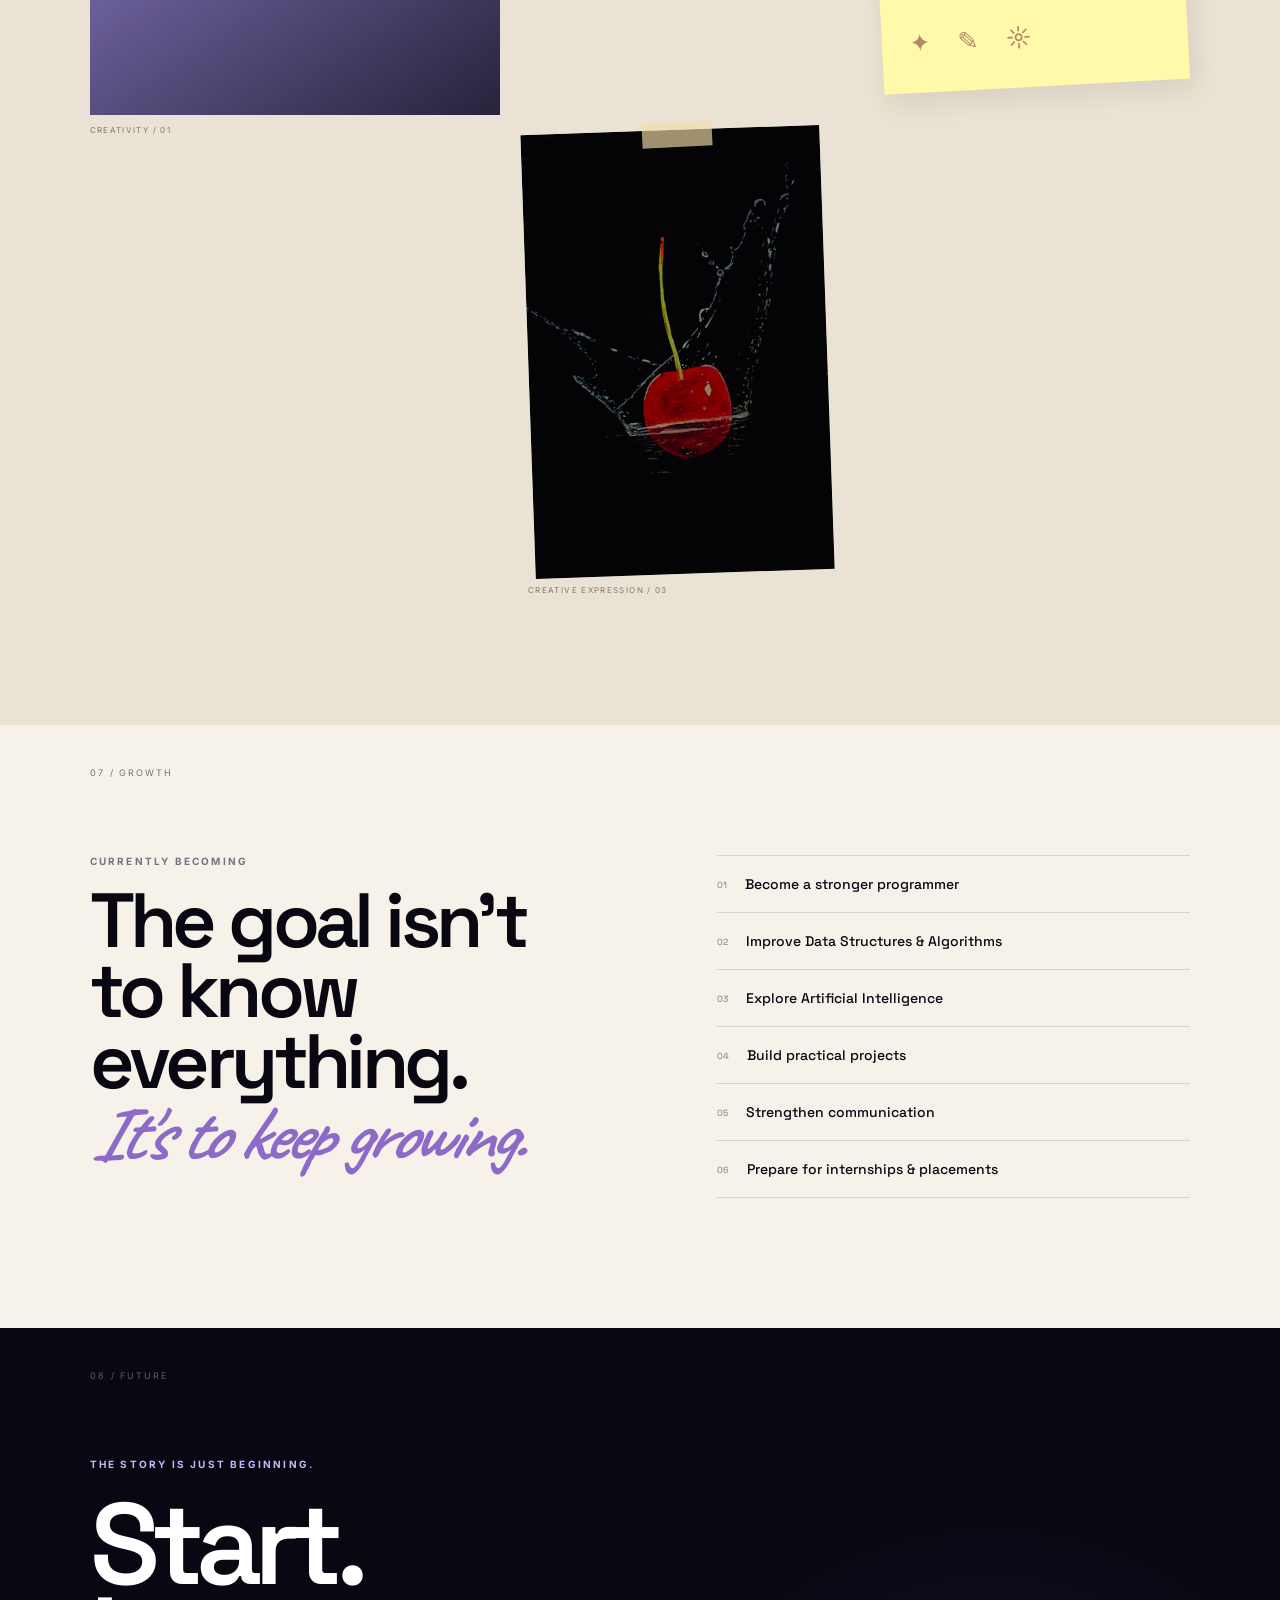
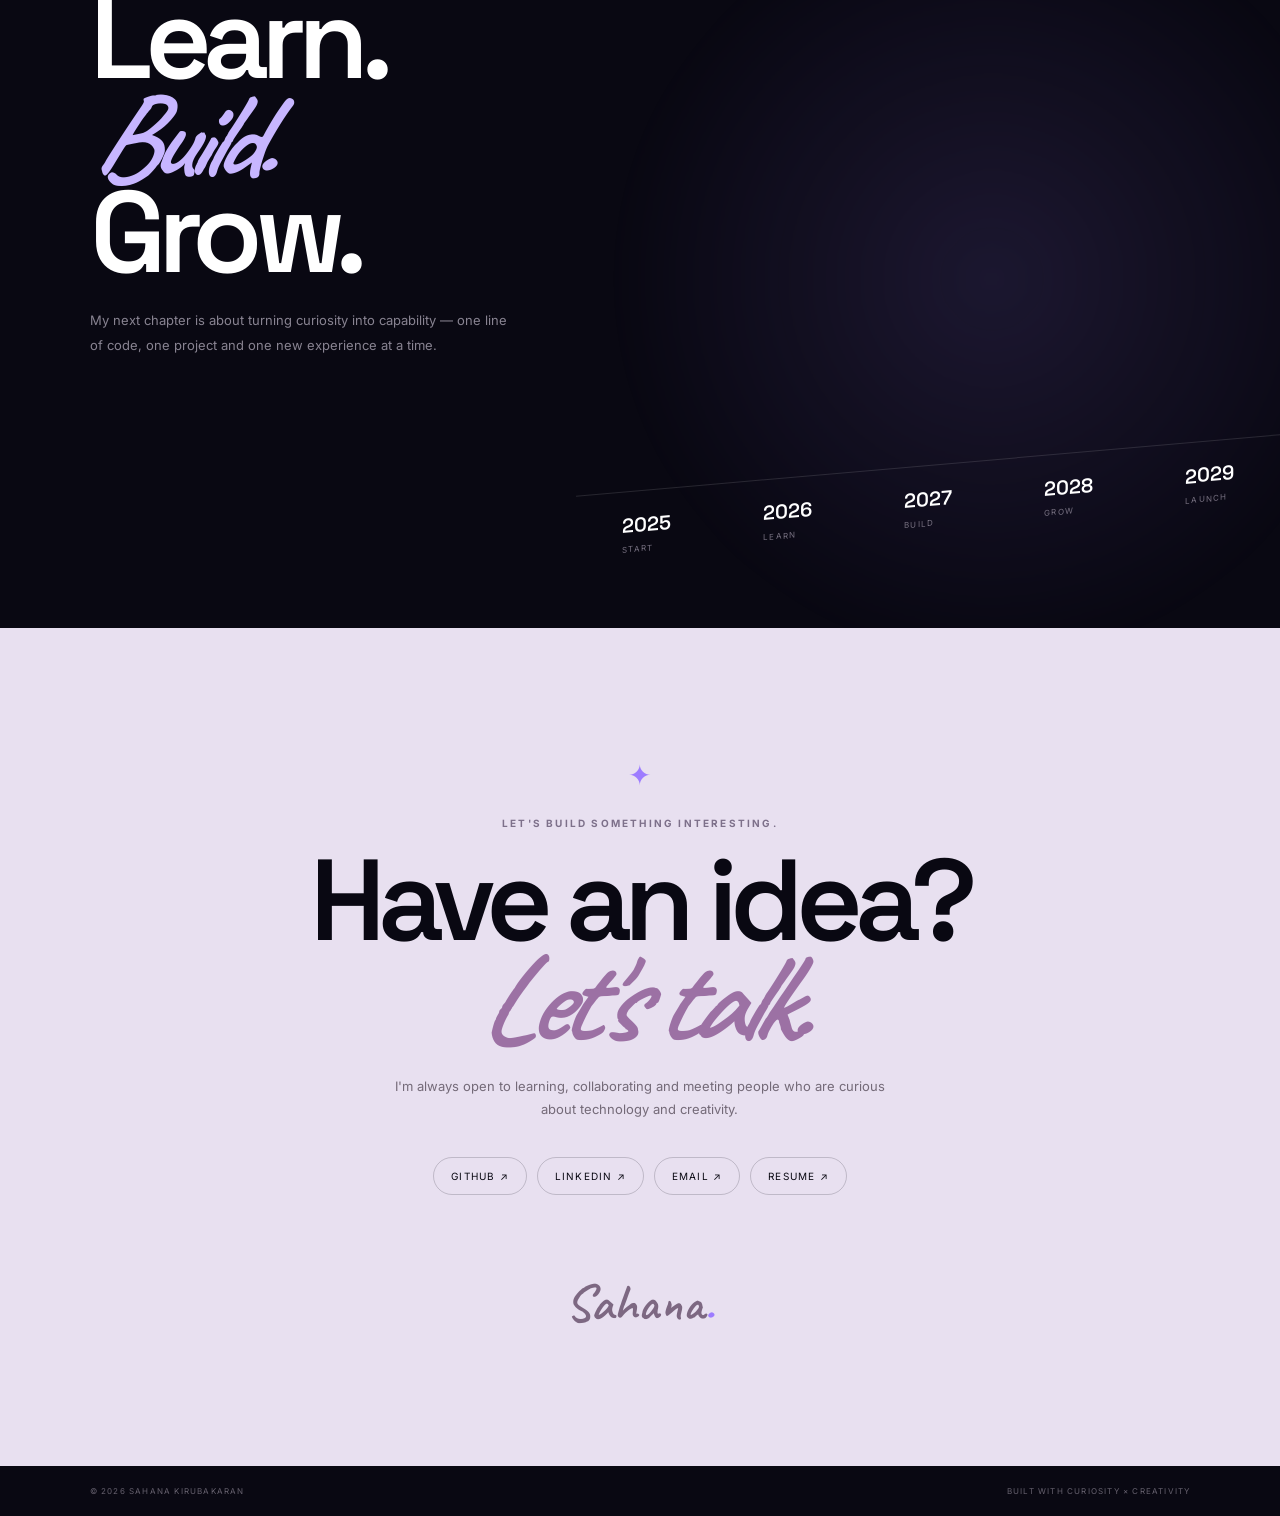
==== commit 4d93855b: "Update index.html" ====
--- a/index.html
+++ b/index.html
@@ -376,10 +376,13 @@
 
       <div class="contact-actions reveal">
         <!-- Replace the # links below with your real profiles -->
-        <a href="#" class="contact-pill magnetic">GitHub ↗</a>
-        <a href="#" class="contact-pill magnetic">LinkedIn ↗</a>
-        <a href="mailto:your-email@example.com" class="contact-pill magnetic">Email ↗</a>
-        <a href="#" class="contact-pill magnetic">Resume ↗</a>
+        <a href="https://github.com/SahanaKirubakaran" class="contact-pill magnetic">GitHub ↗</a>
+
+<a href="https://www.linkedin.com/in/sahana-kirubakaran-38a174371" class="contact-pill magnetic">LinkedIn ↗</a>
+
+<a href="mailto:sahana.kirubakaran@gmail.com" class="contact-pill magnetic">Email ↗</a>
+
+<a href="#" class="contact-pill magnetic">Resume ↗</a>
       </div>
 
       <div class="signature">Sahana<span>.</span></div>
--- a/css/style.css
+++ b/css/style.css
@@ -52,3 +52,10 @@
   object-fit: contain;
   object-position: center;
 }
+.note-paper img {
+  width: 140px;
+  height: auto;
+  display: block;
+  margin: 20px auto;
+  object-fit: contain;
+}
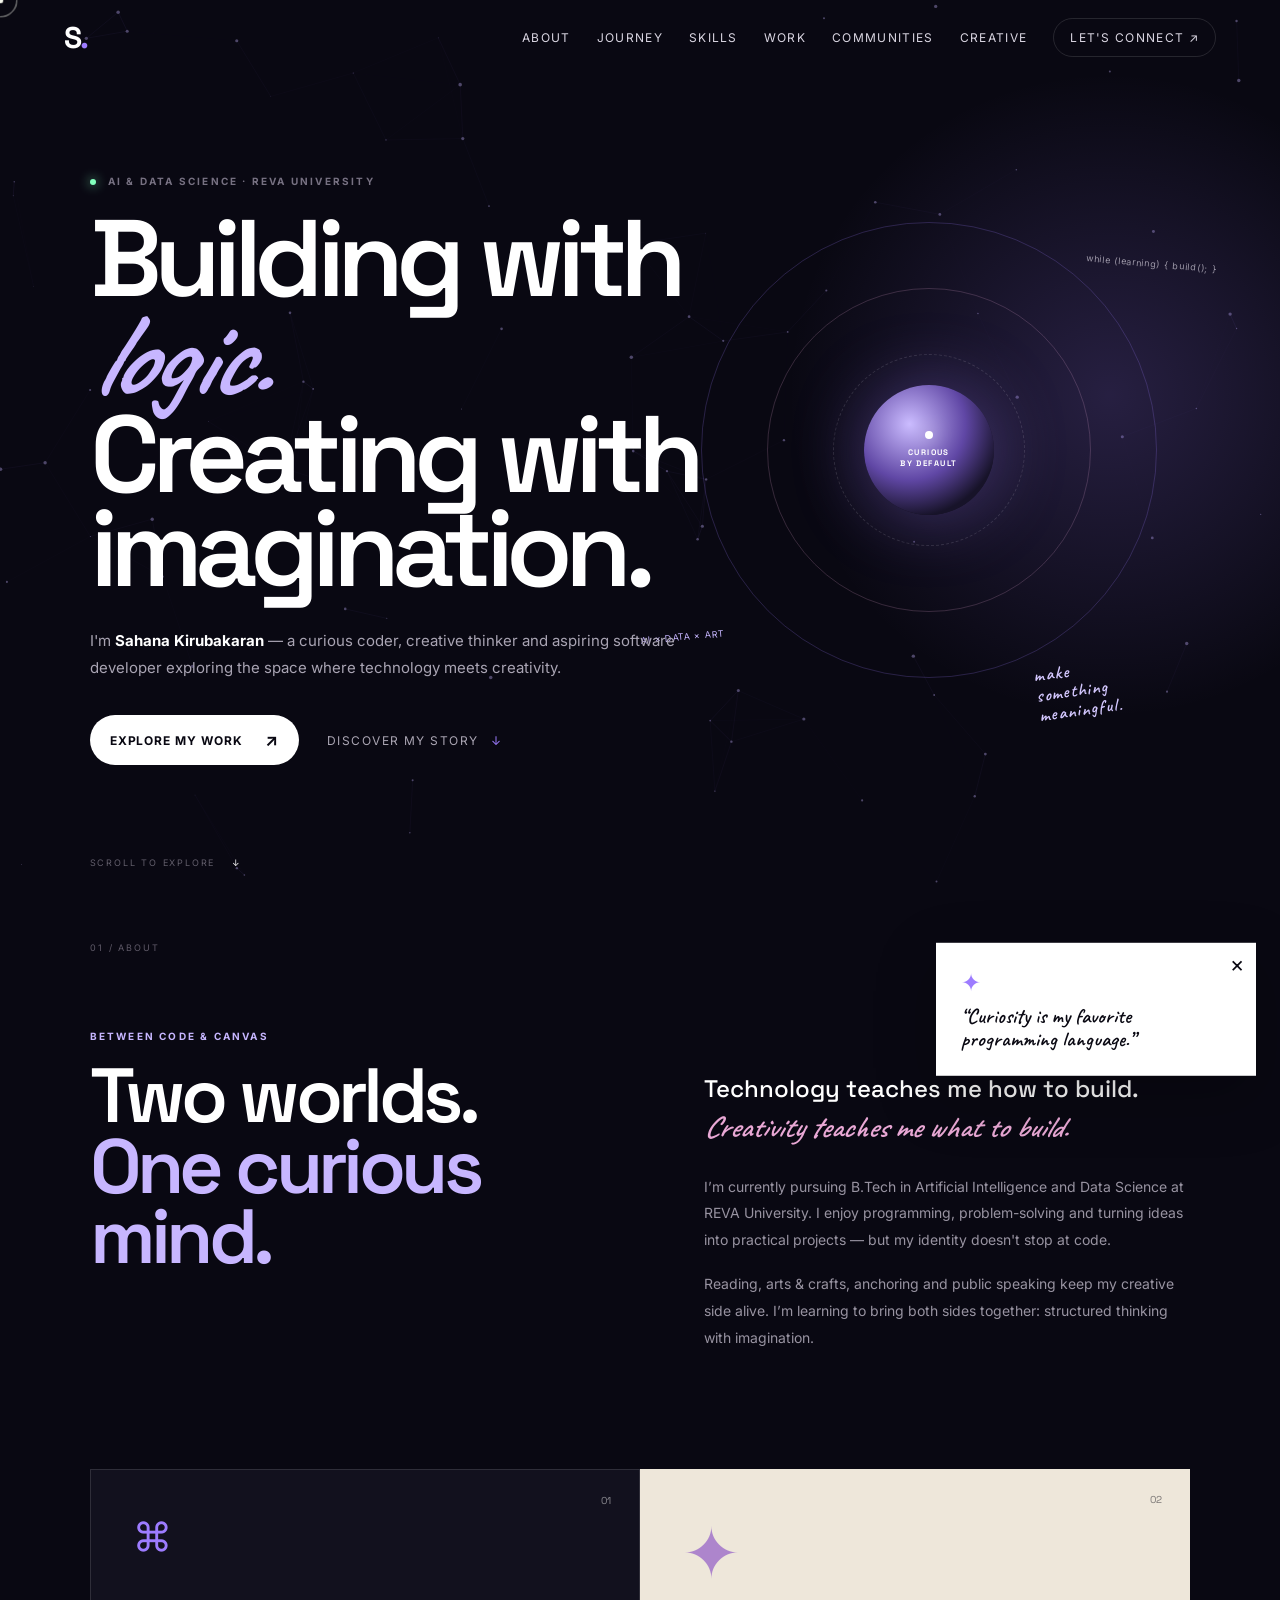
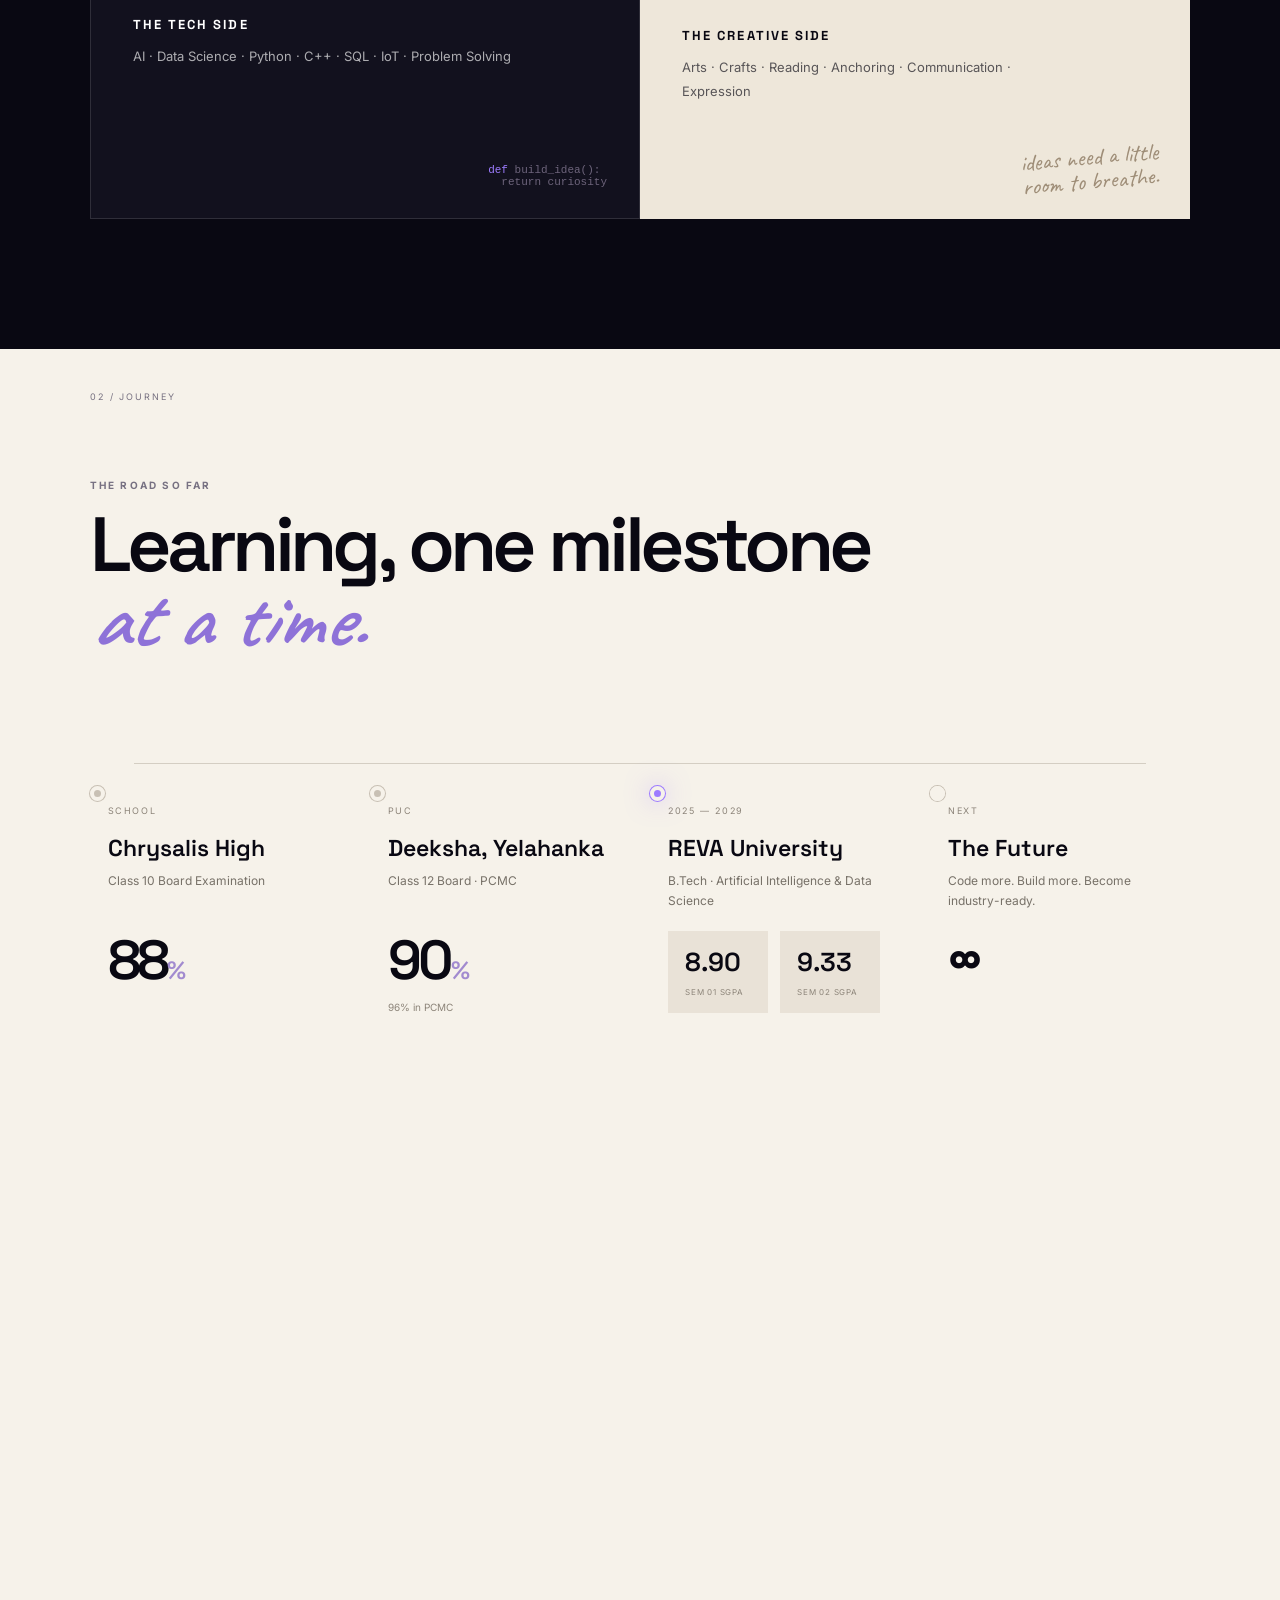
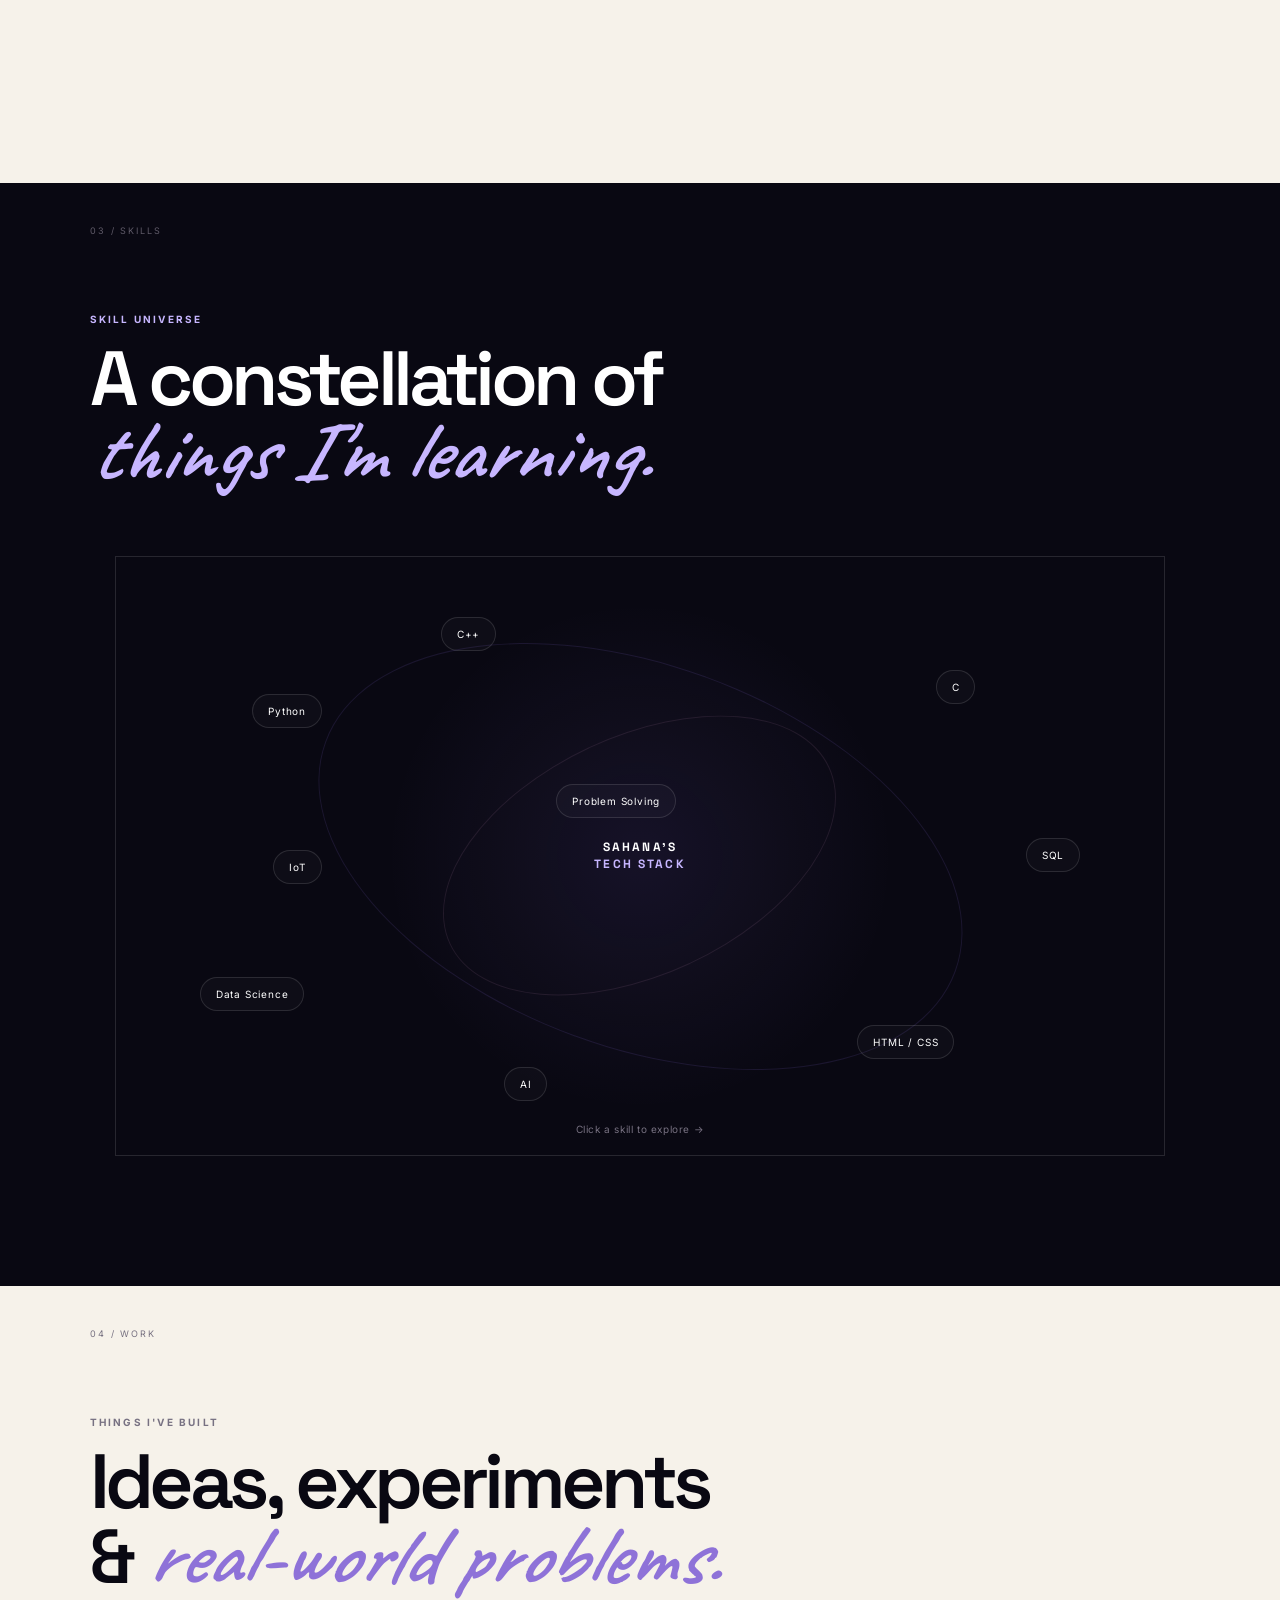
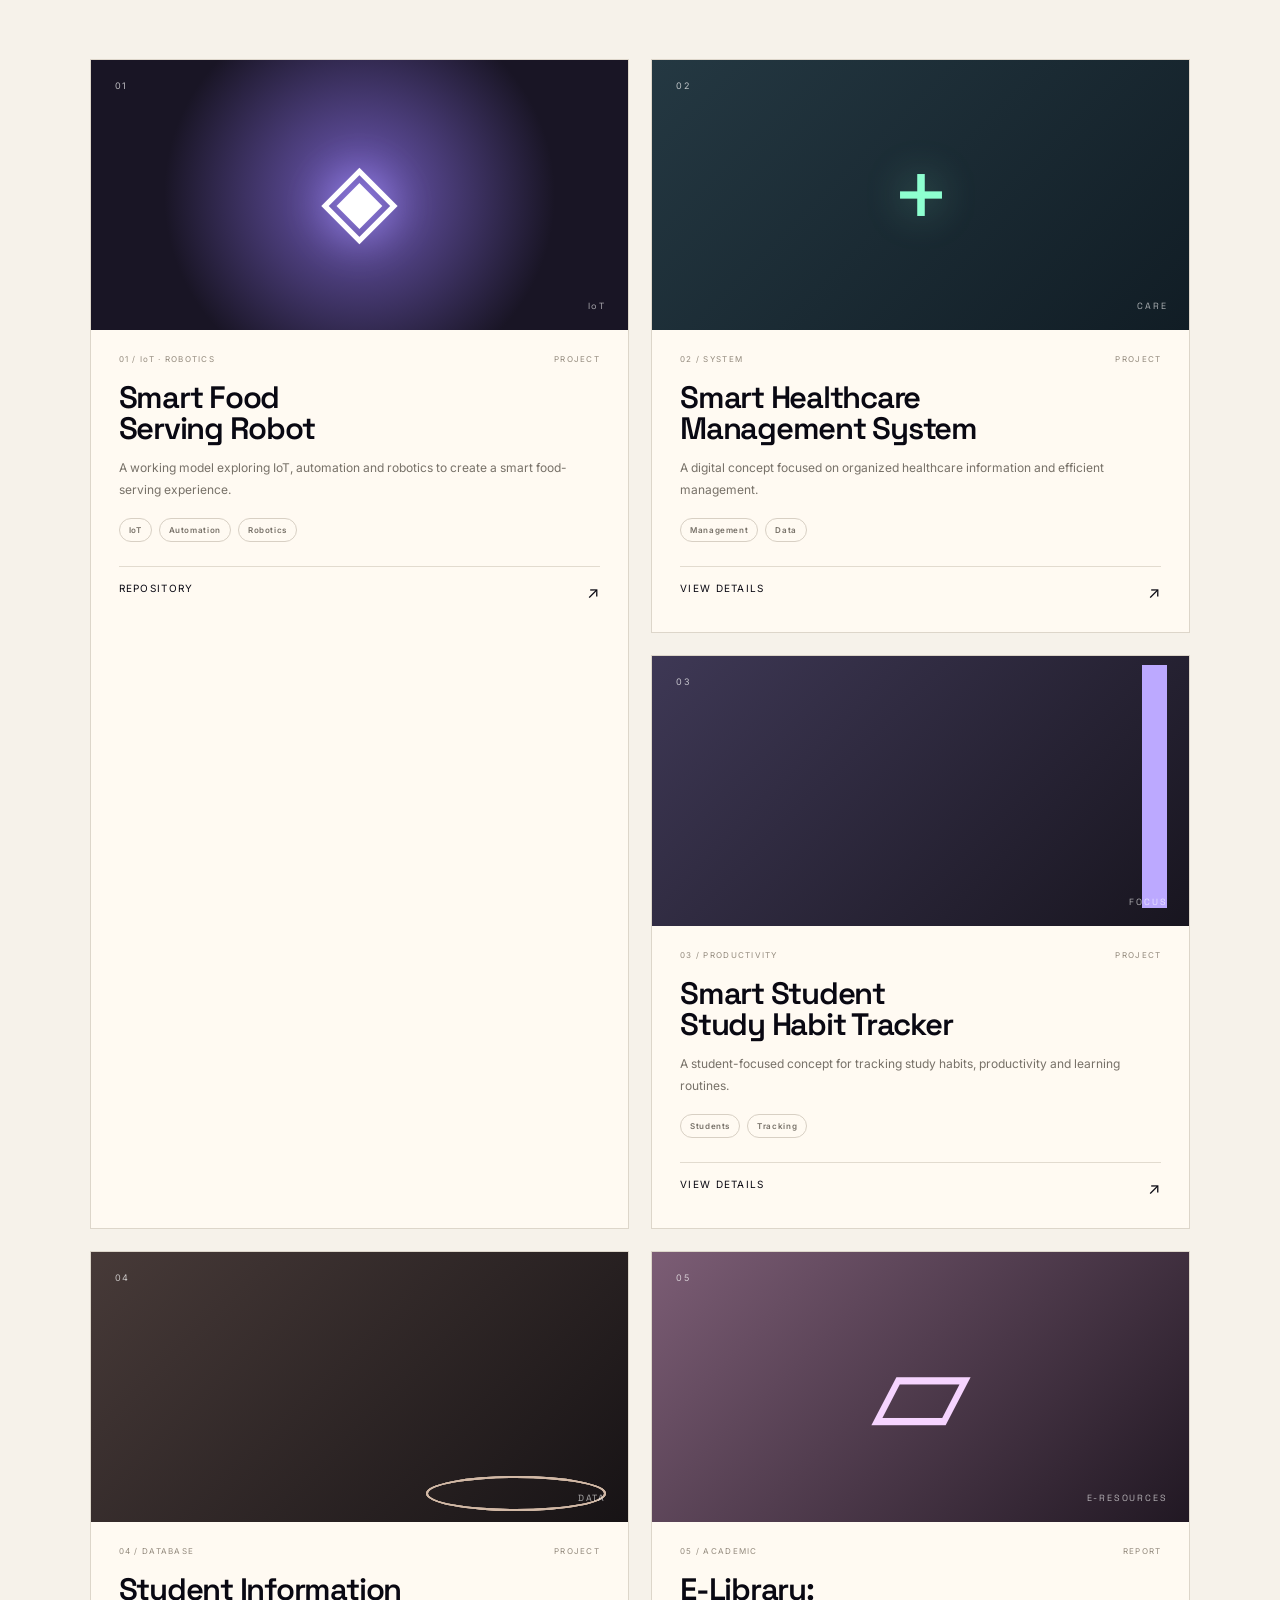
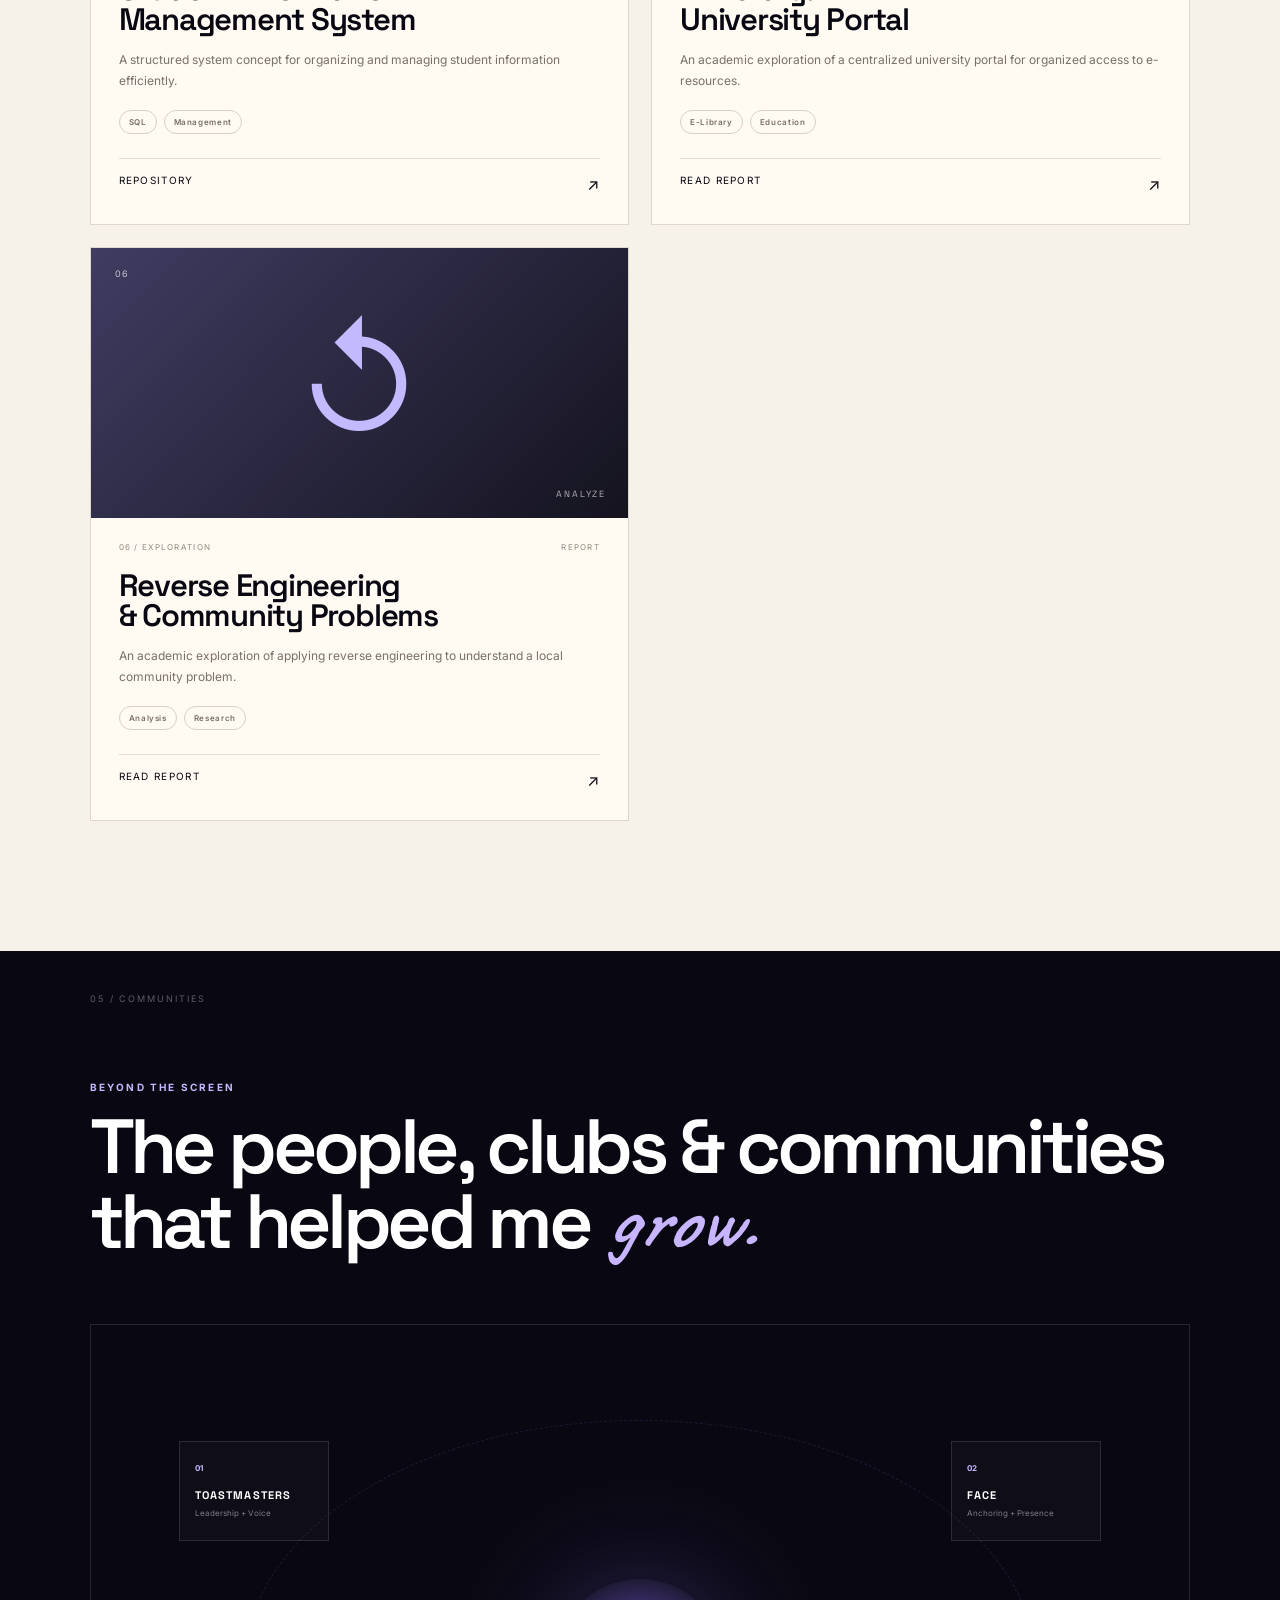
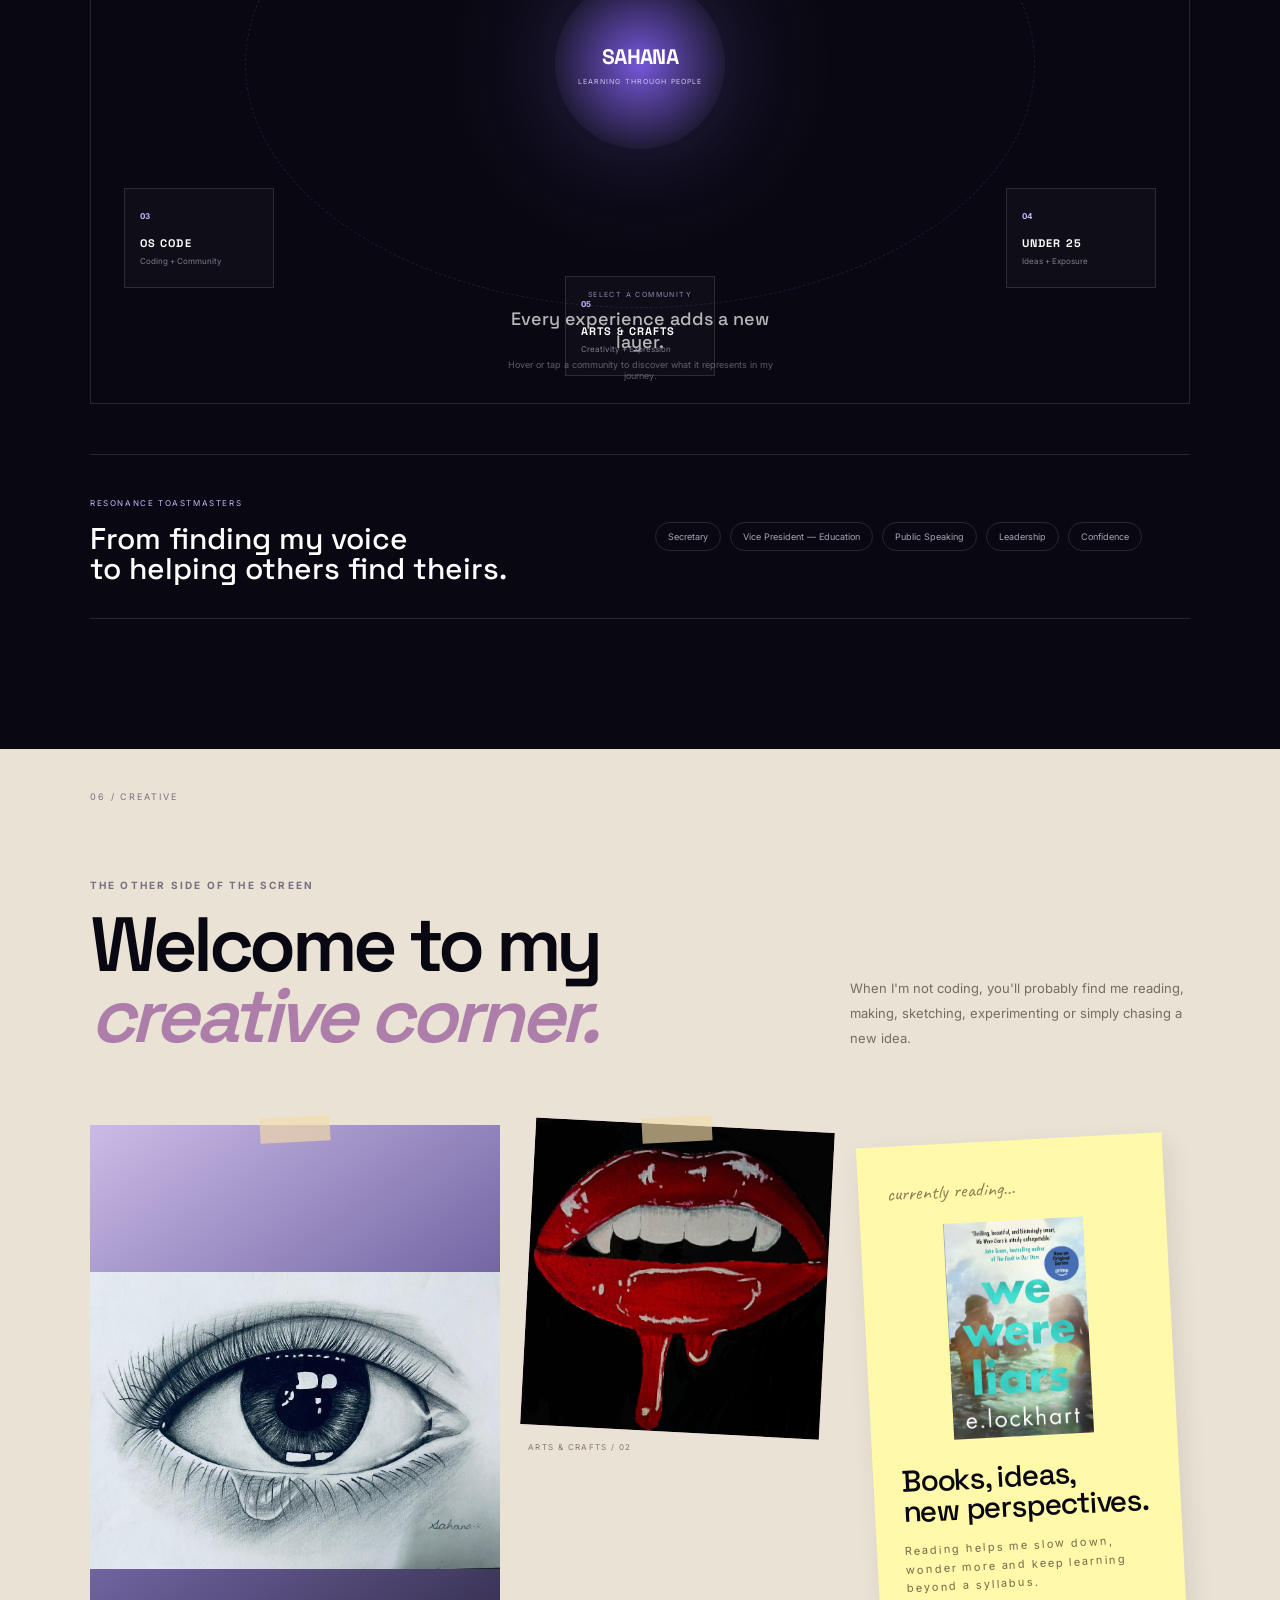
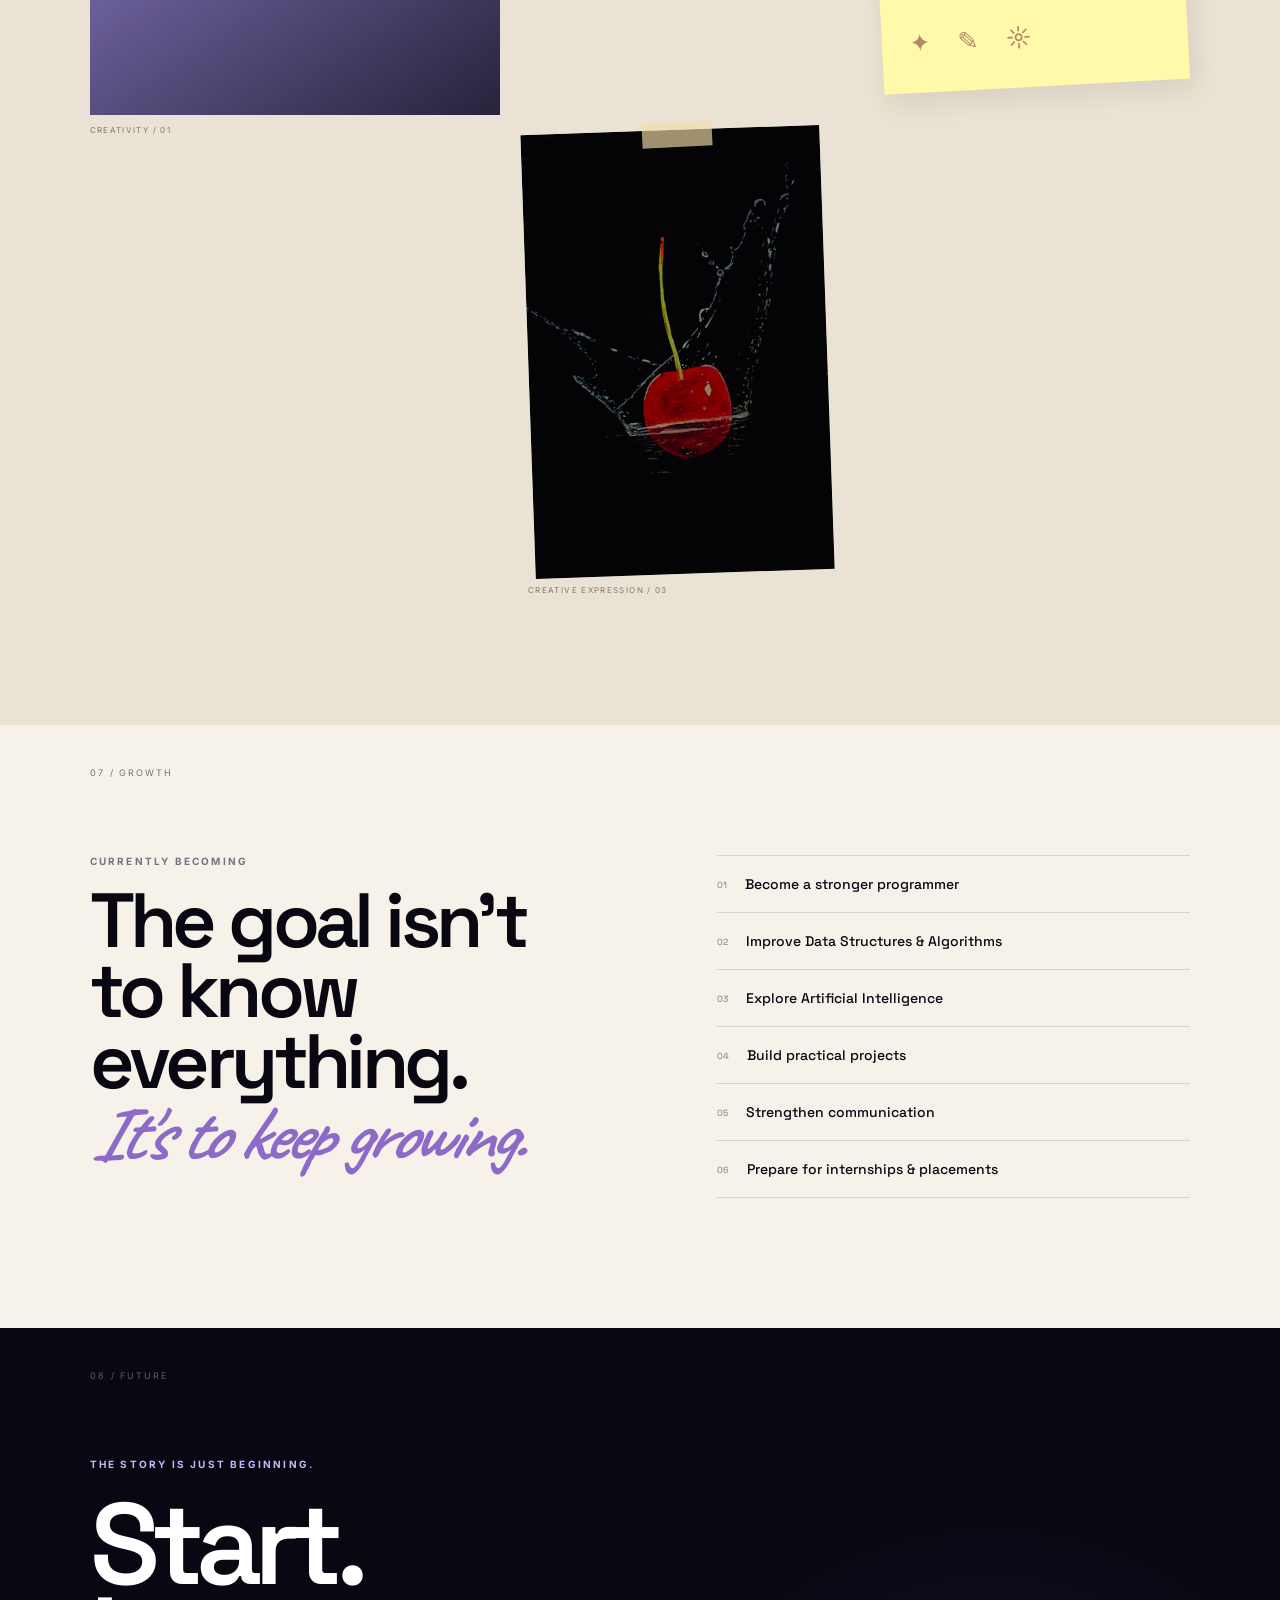
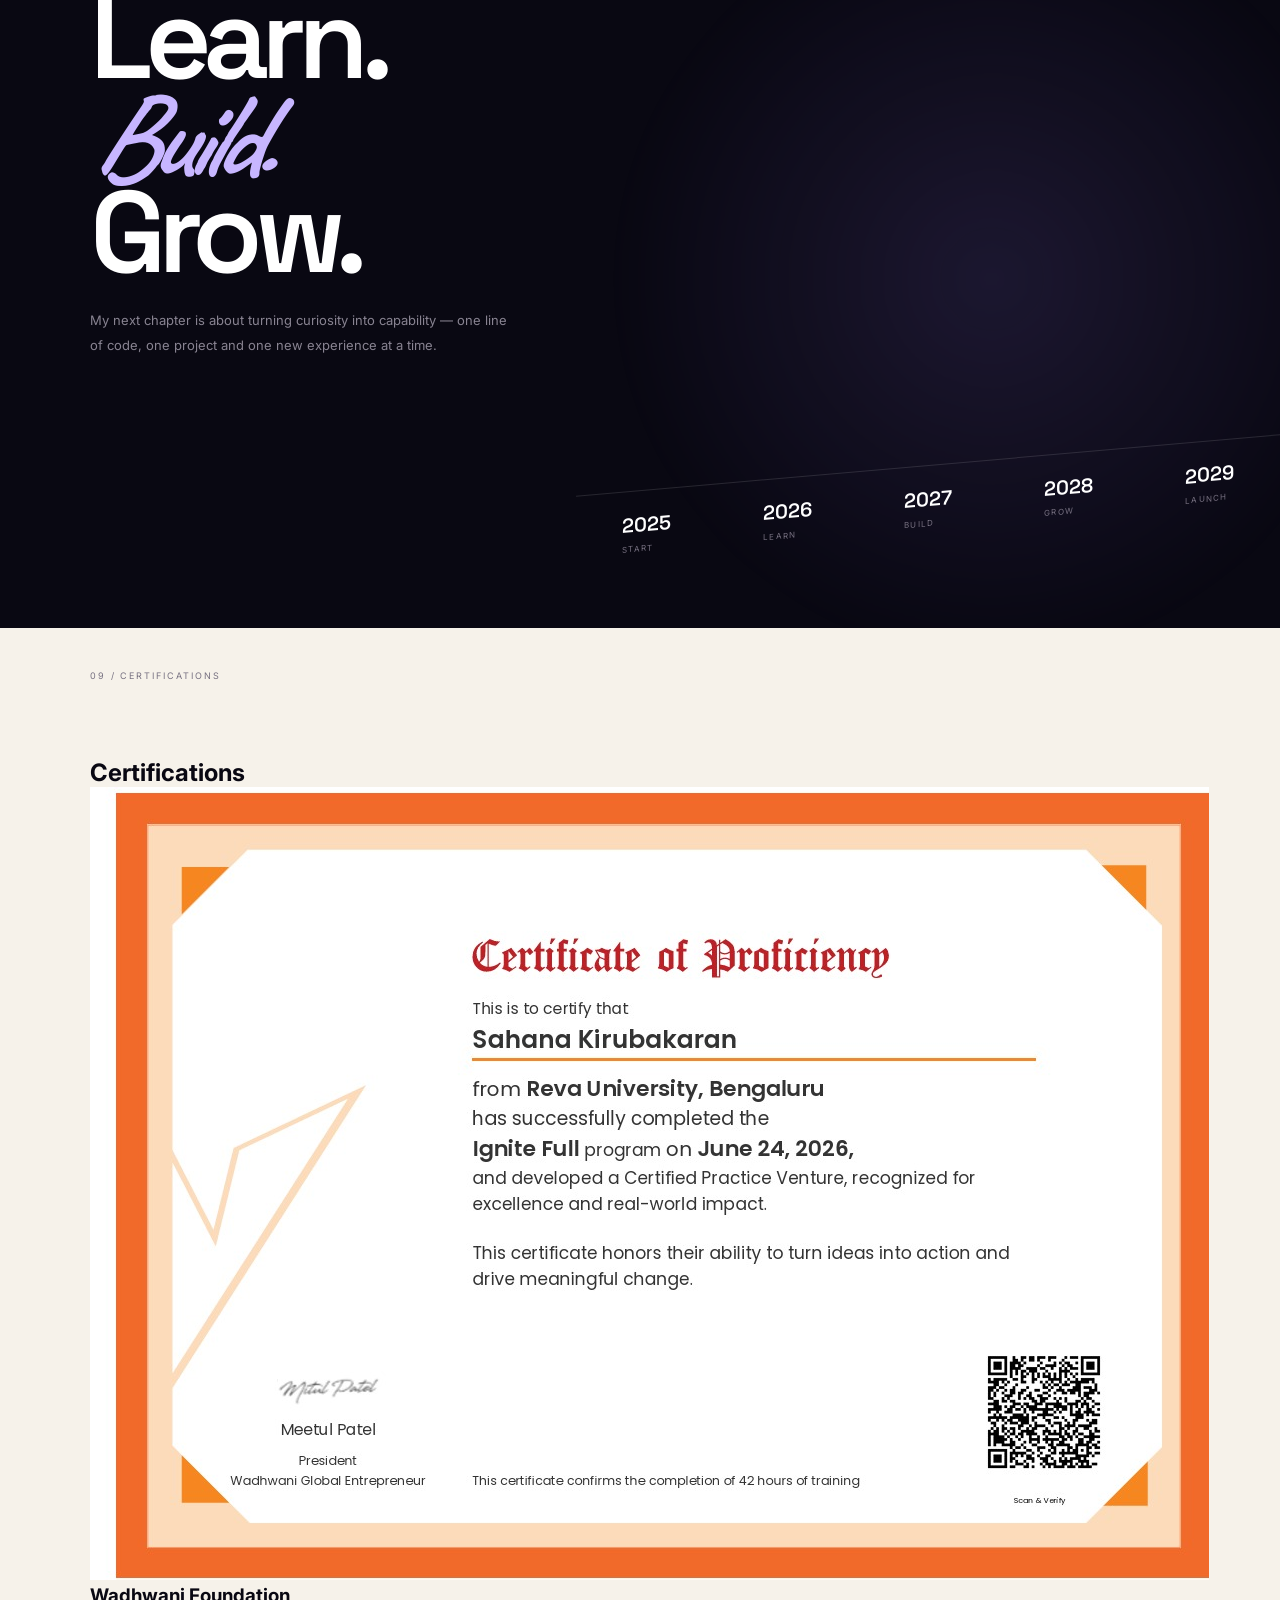
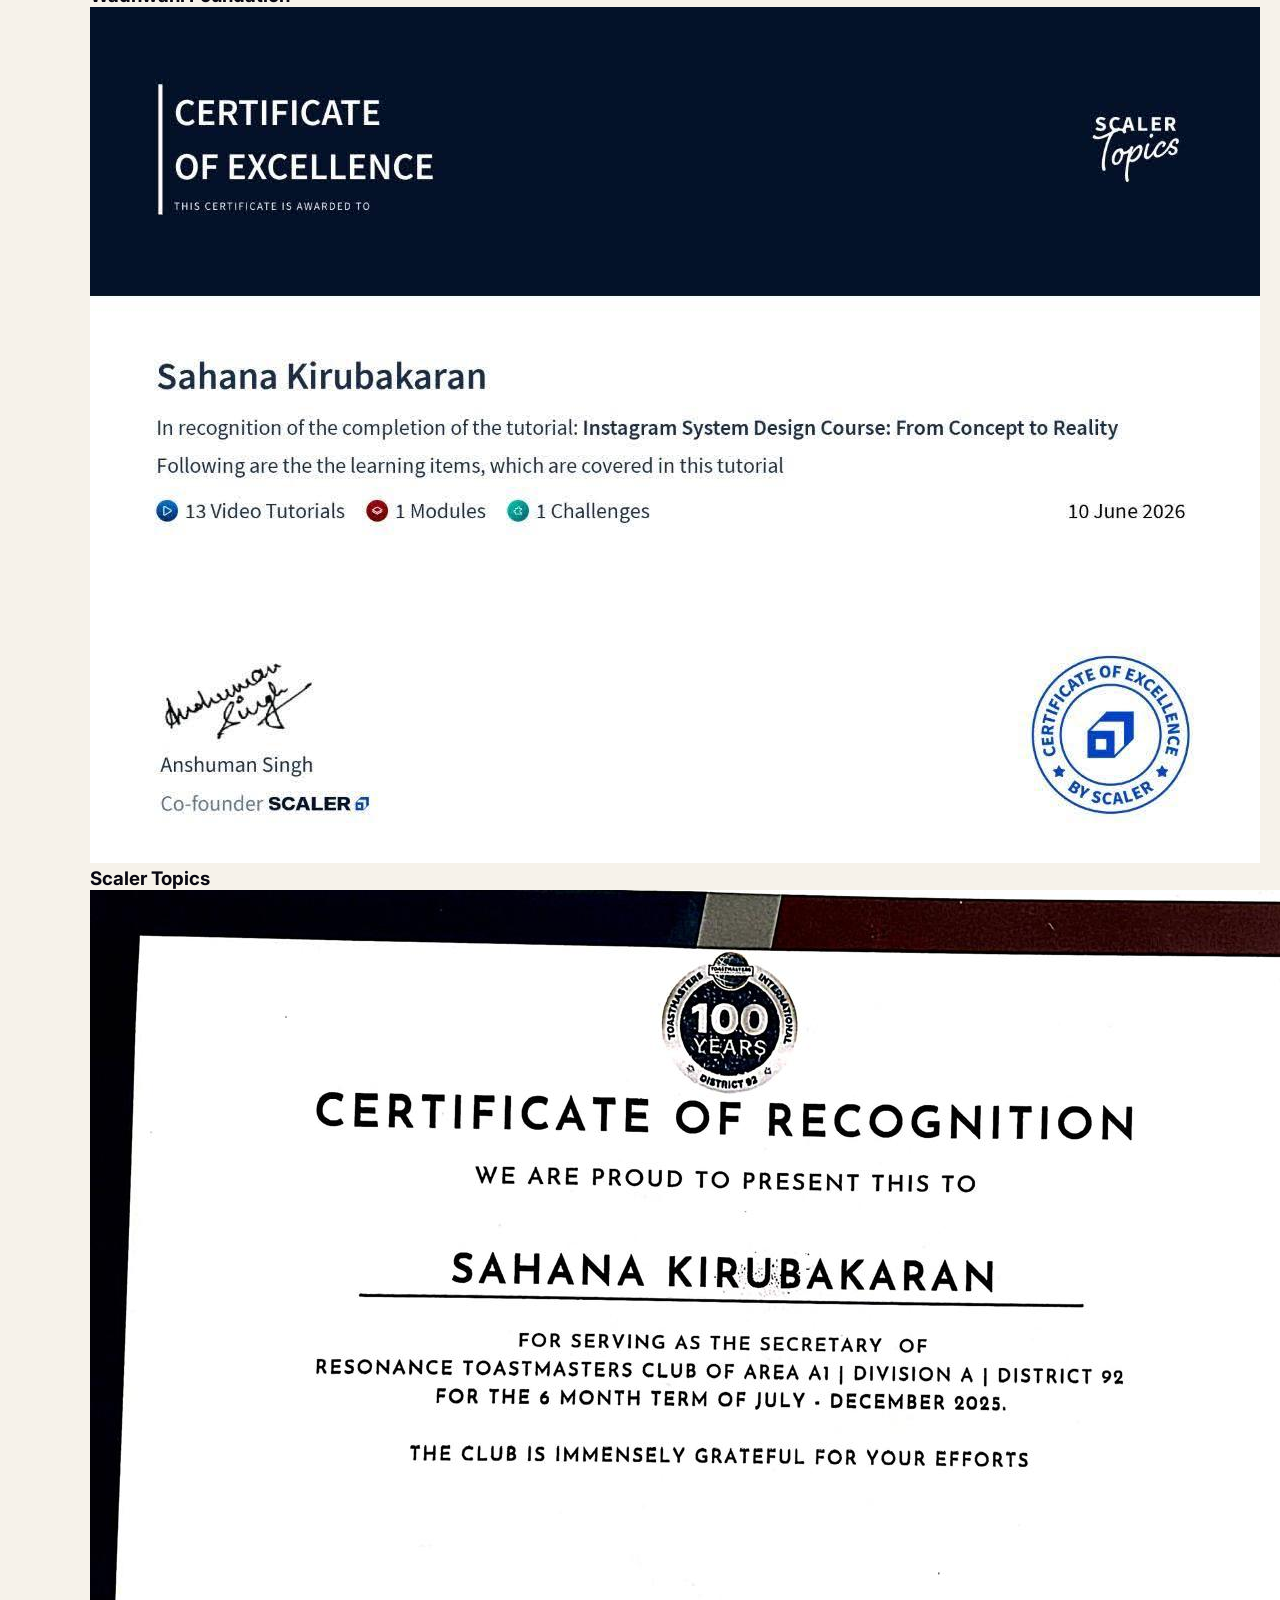
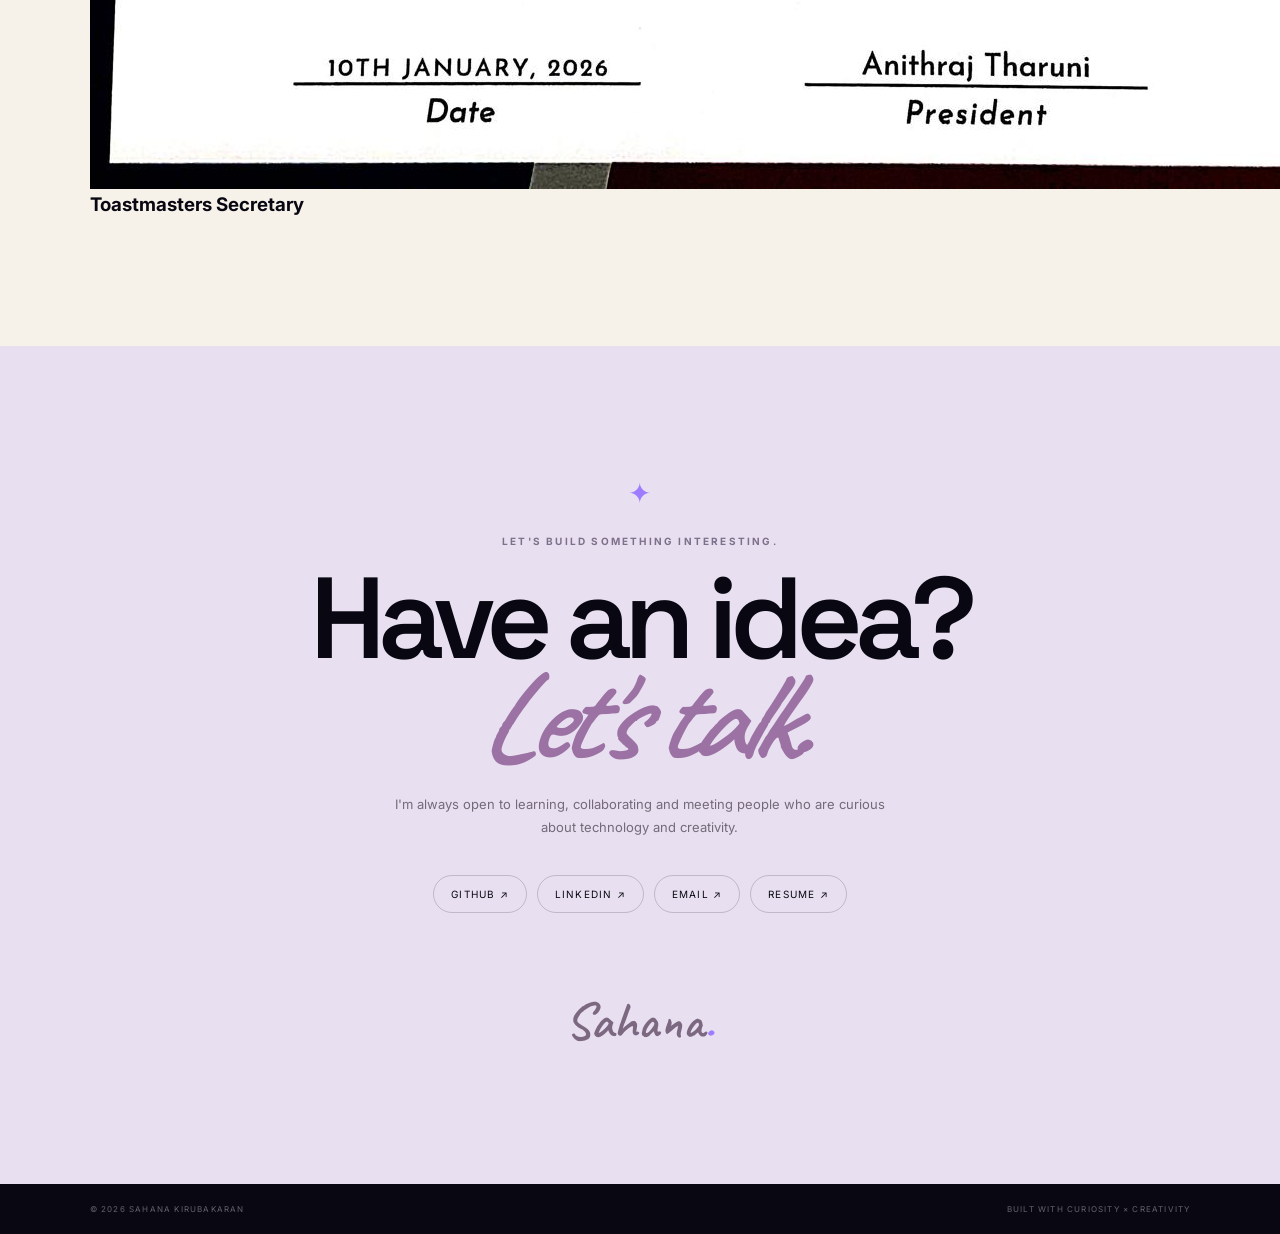
==== commit 9bce761b: "Update index.html" ====
--- a/index.html
+++ b/index.html
@@ -367,7 +367,42 @@
         <div><b>2029</b><span>LAUNCH</span></div>
       </div>
     </section>
-
+<section class="certifications" id="certifications">
+
+  <div class="section-number">09 / CERTIFICATIONS</div>
+
+  <h2>Certifications</h2>
+
+  <div class="cert-grid">
+
+    <div class="cert-card">
+      <img src="cert-1.jpeg" alt="Wadhwani Foundation Certificate">
+      <h3>Wadhwani Foundation</h3>
+    </div>
+
+    <div class="cert-card">
+      <img src="cert-2.jpeg" alt="Scaler Topics Certificate">
+      <h3>Scaler Topics</h3>
+    </div>
+
+    <div class="cert-card">
+      <img src="cert-3.jpeg" alt="Toastmasters Certificate">
+      <h3>Toastmasters Secretary</h3>
+    </div>
+
+  </div>
+
+</section>
+
+
+
+
+
+
+
+
+
+    
     <section class="contact" id="contact">
       <div class="contact-star">✦</div>
       <p class="eyebrow reveal">LET'S BUILD SOMETHING INTERESTING.</p>
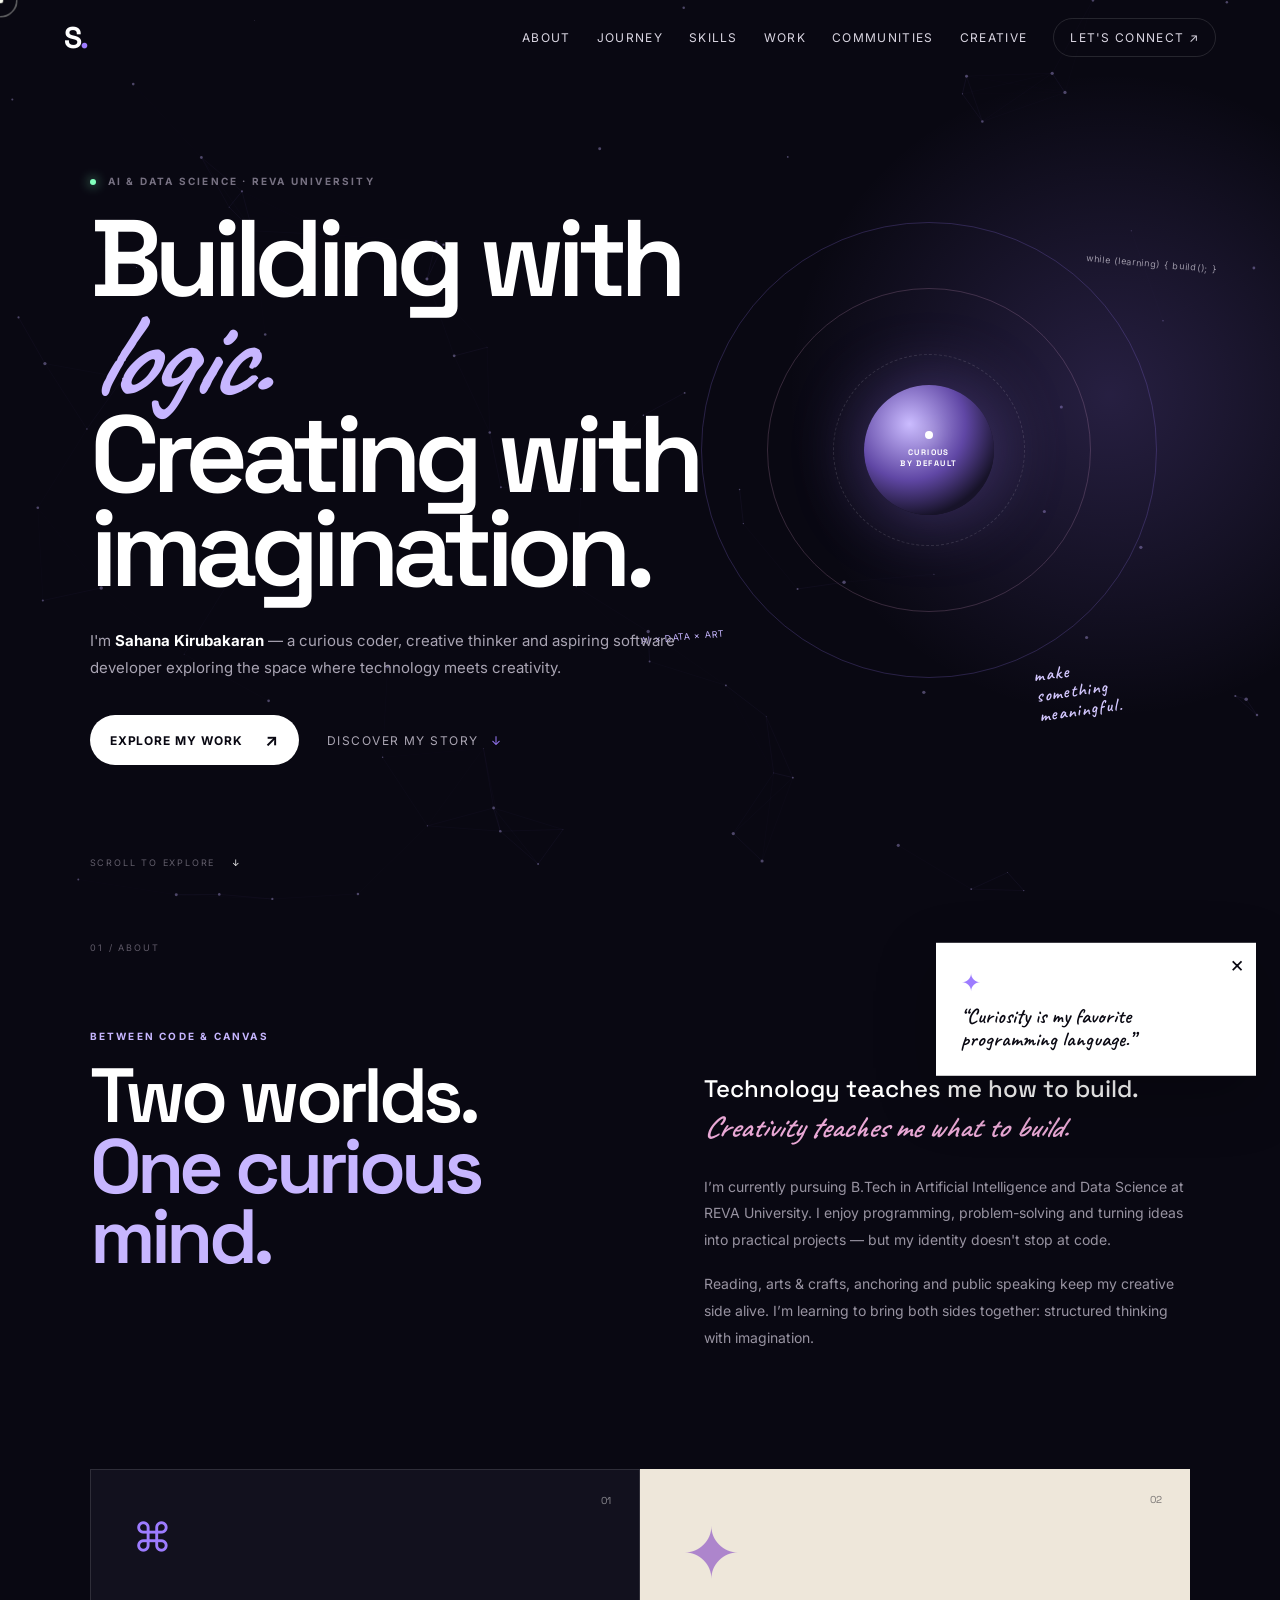
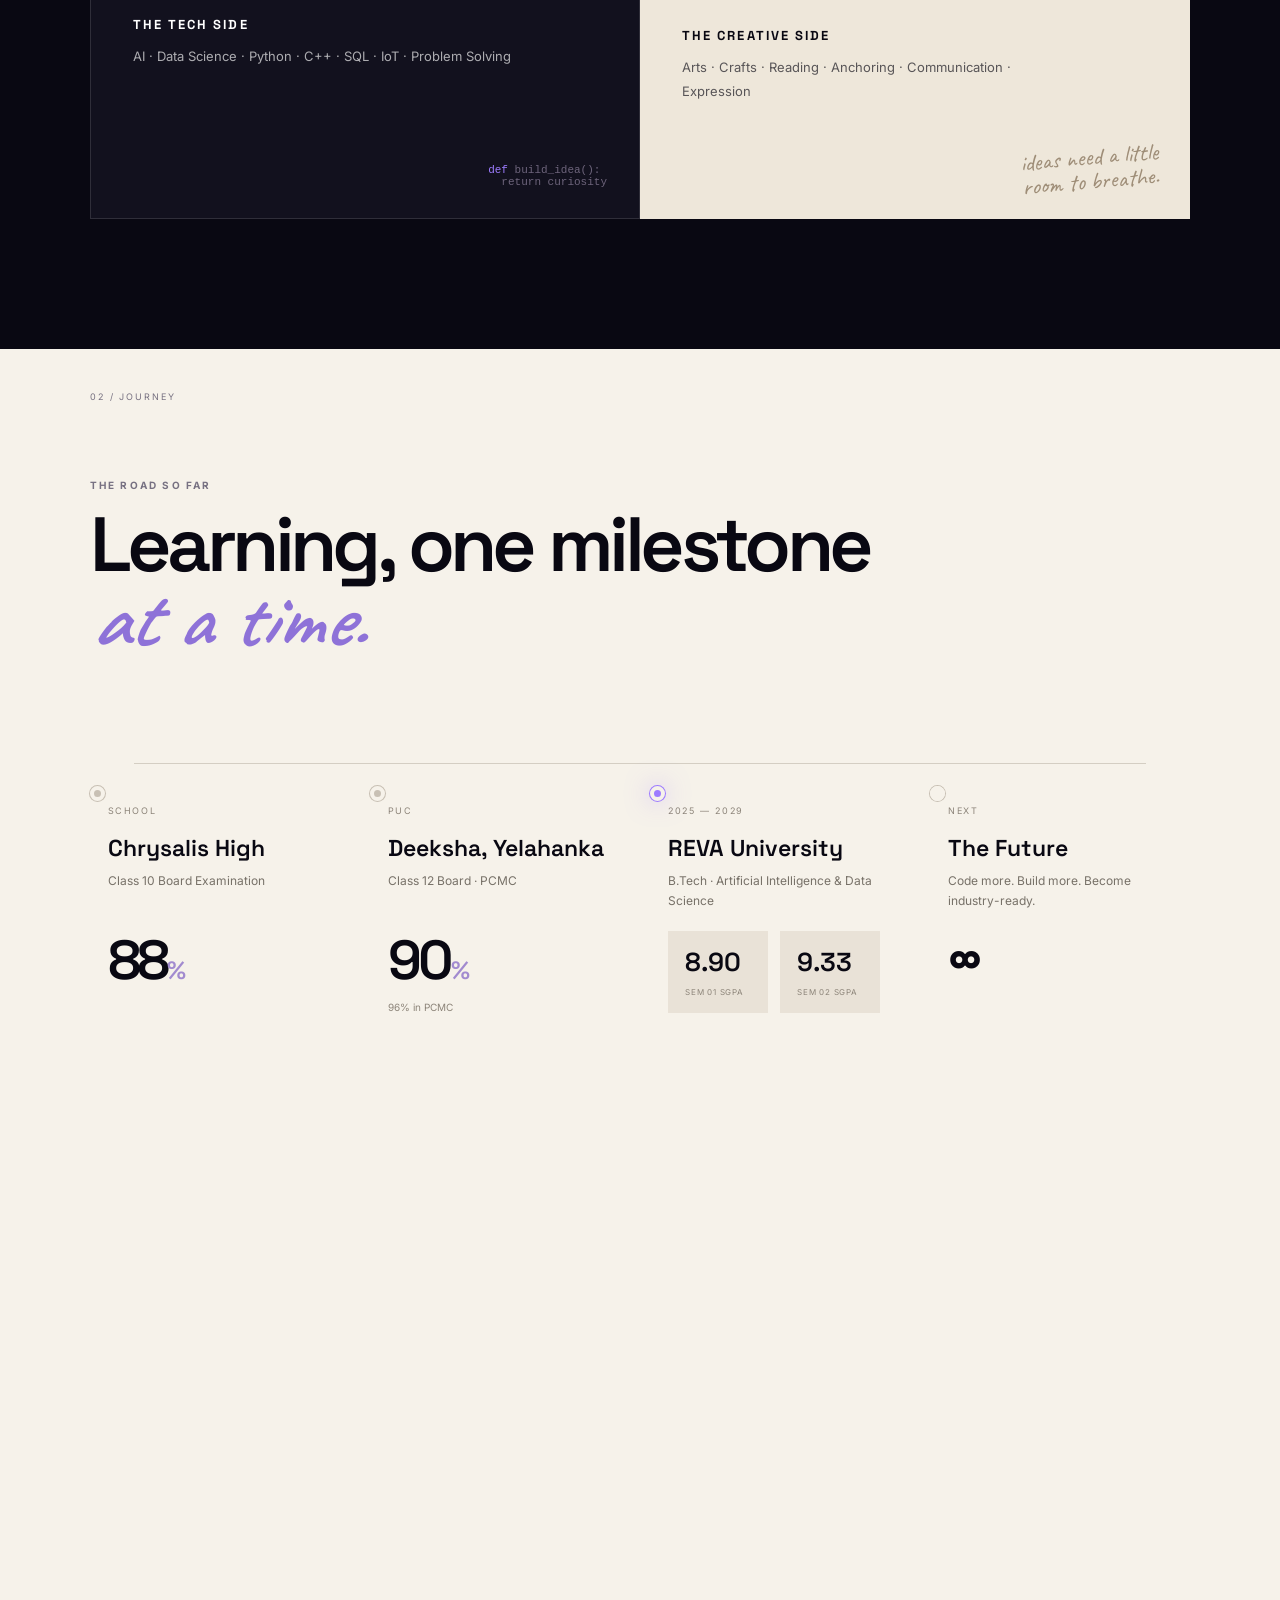
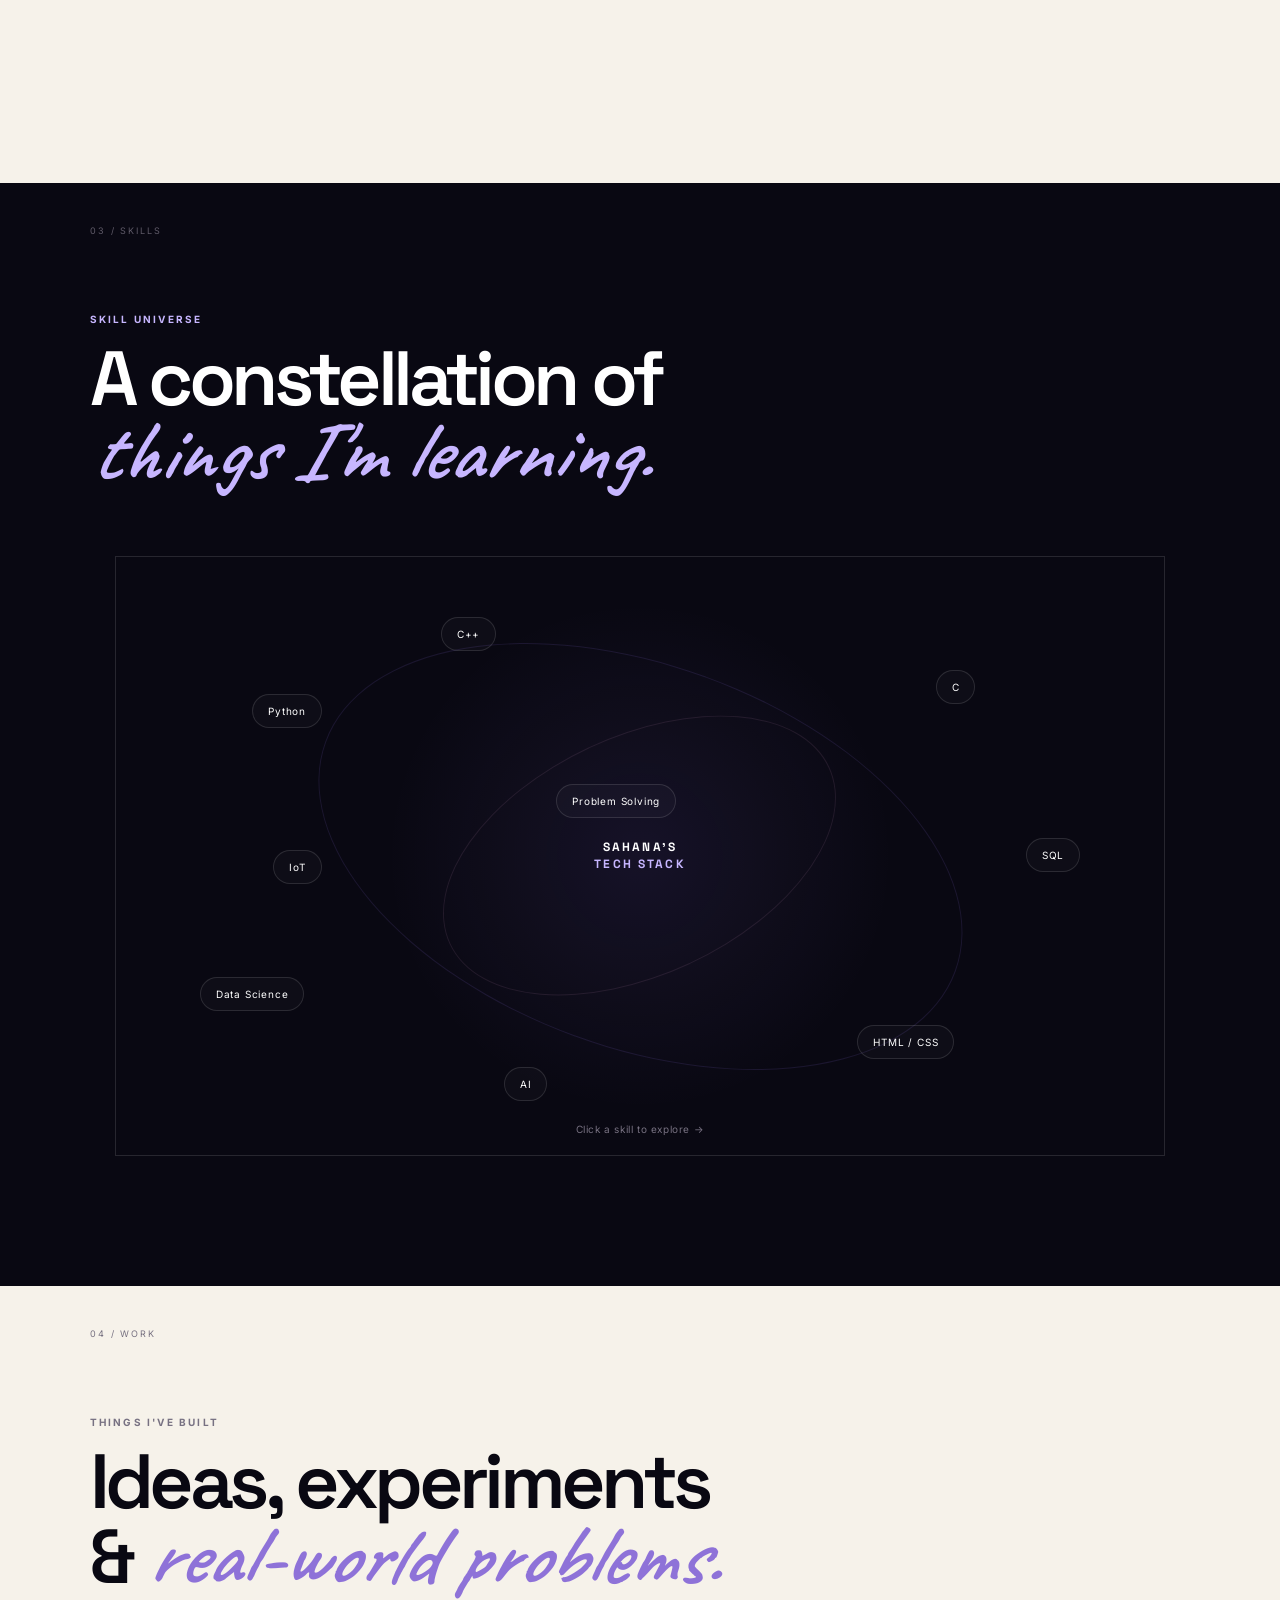
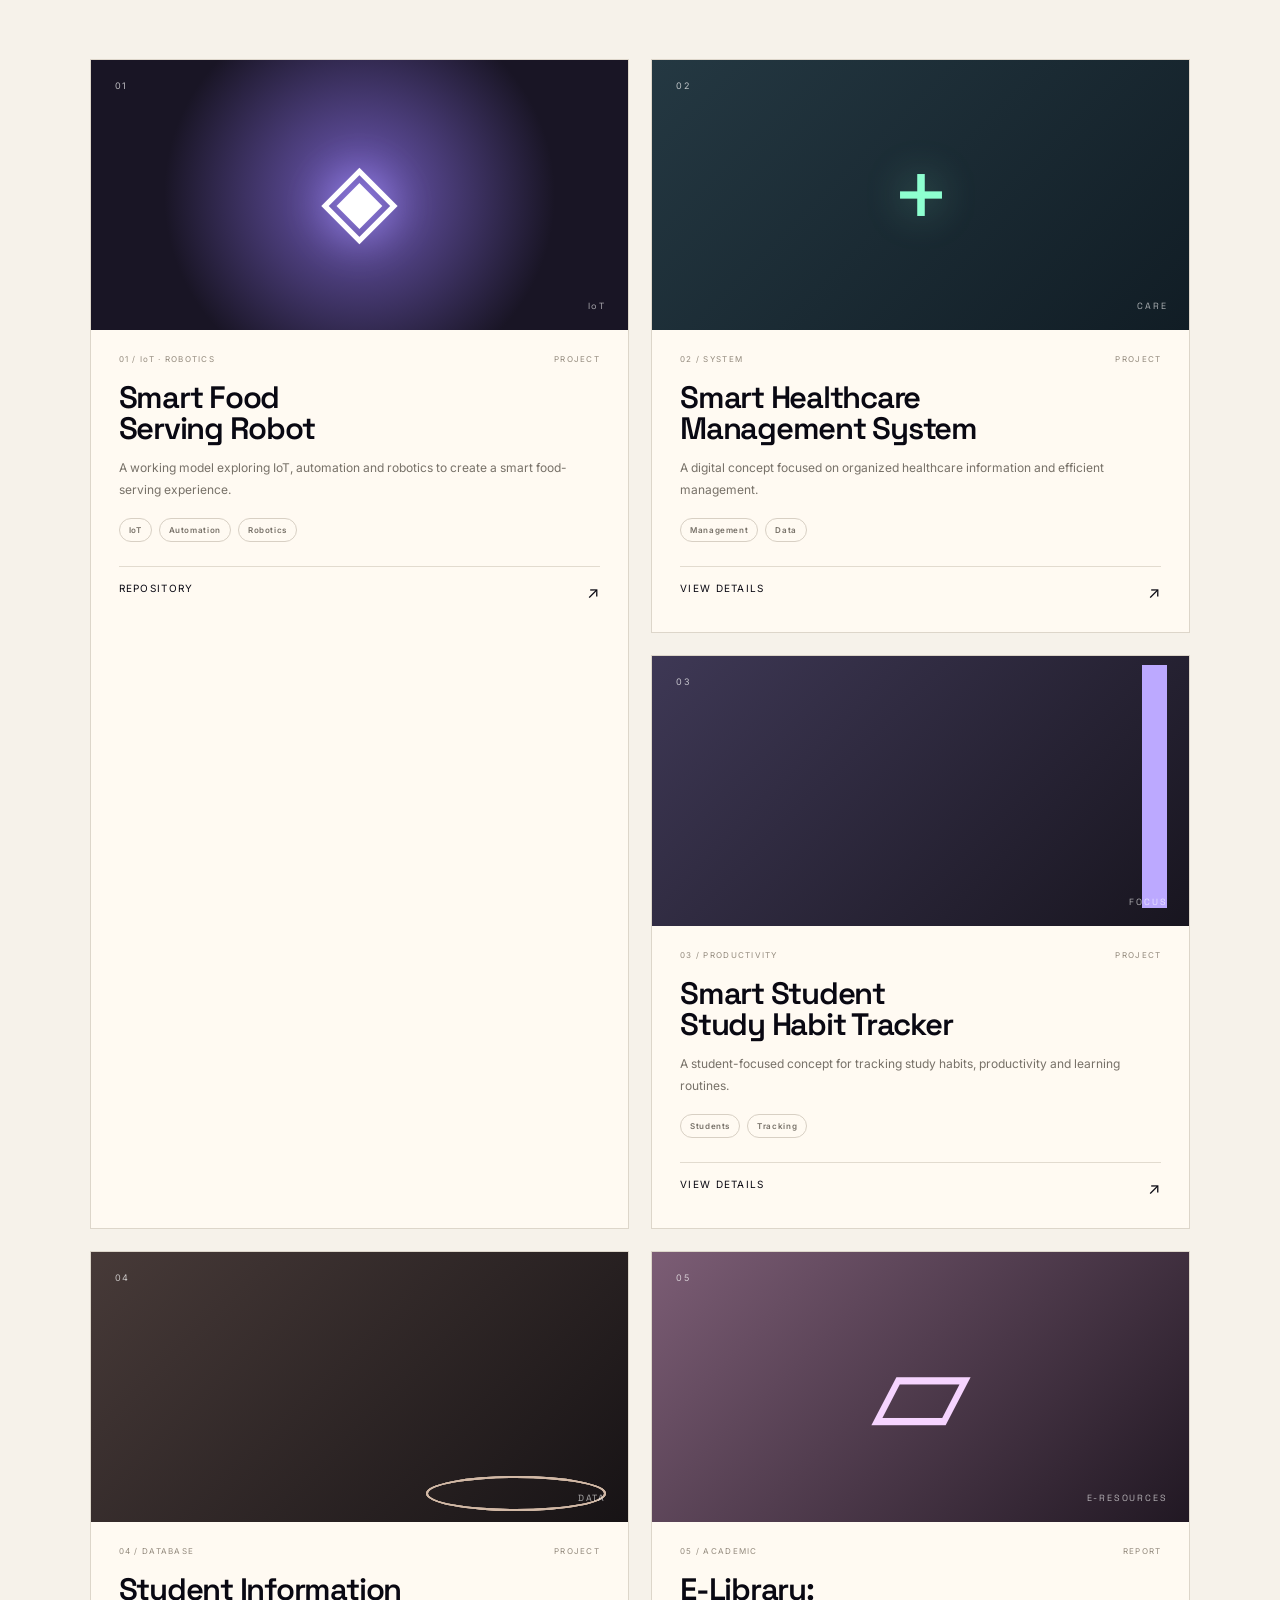
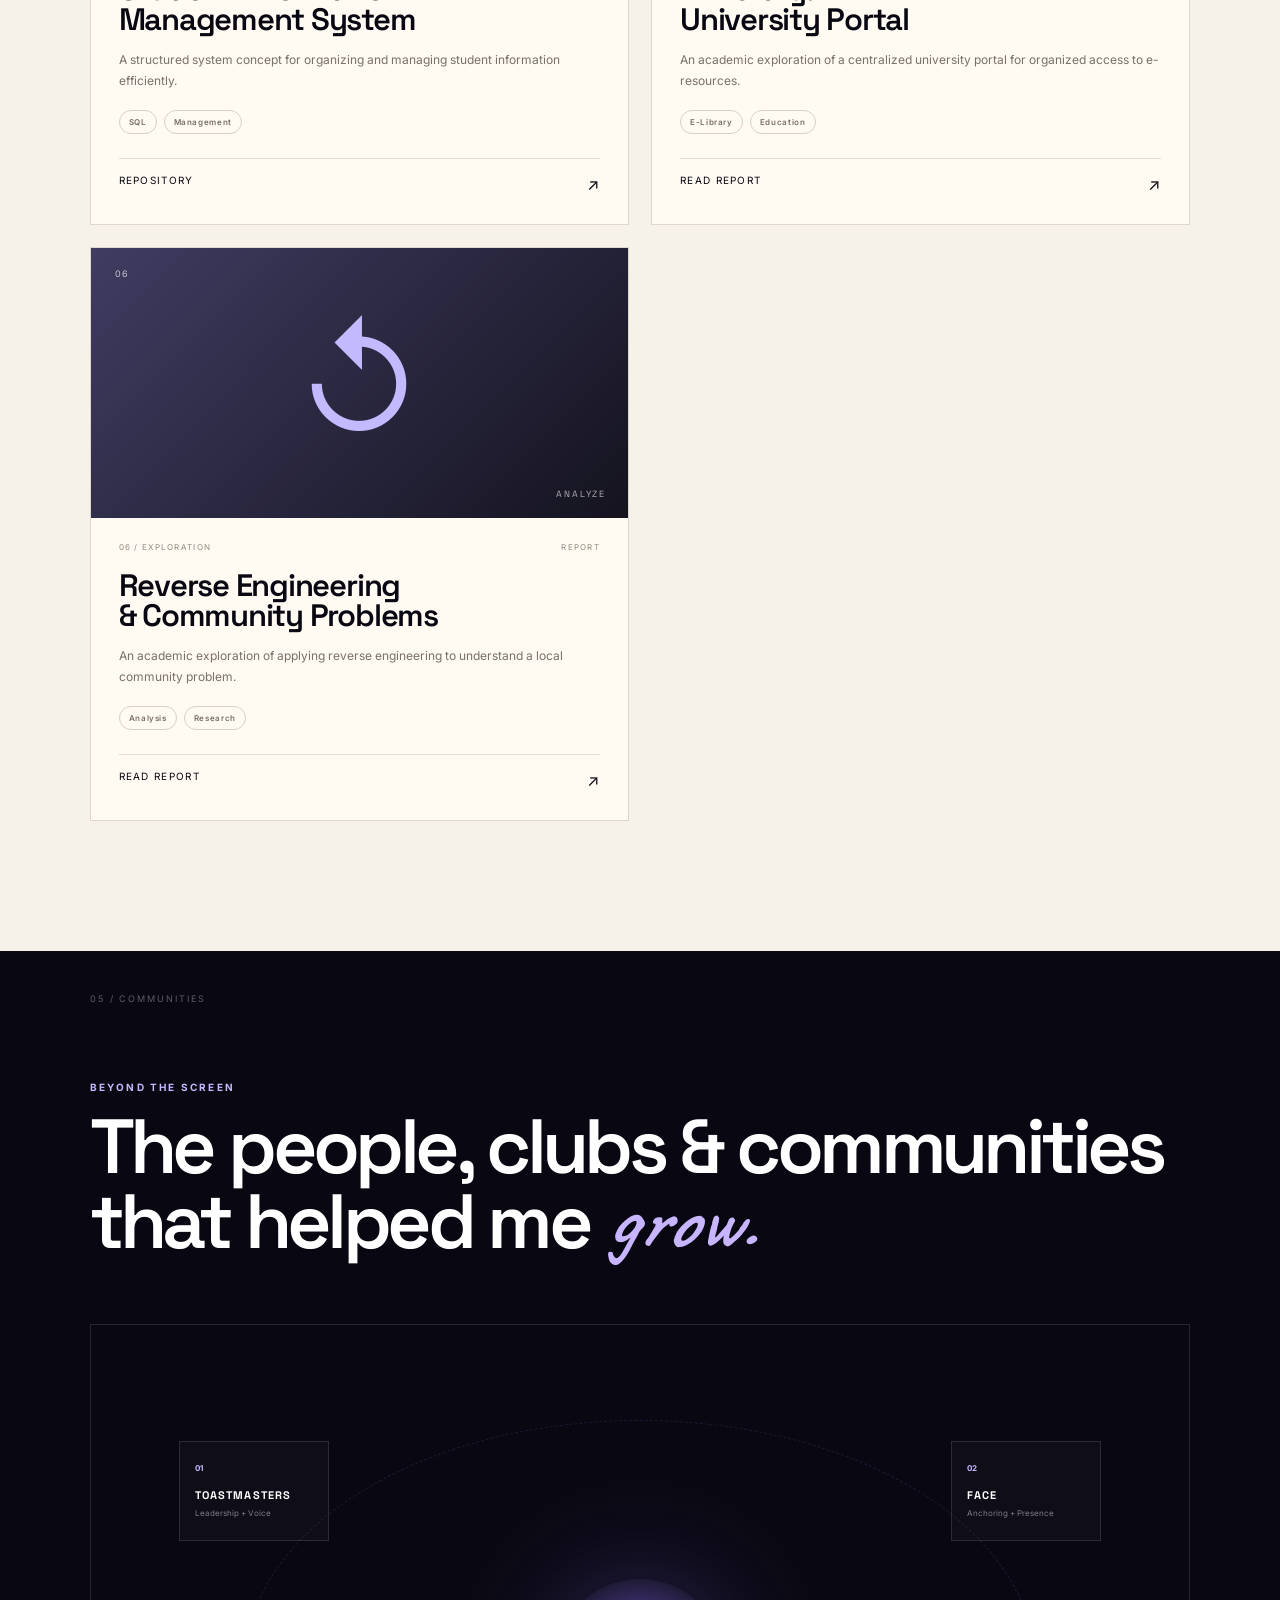
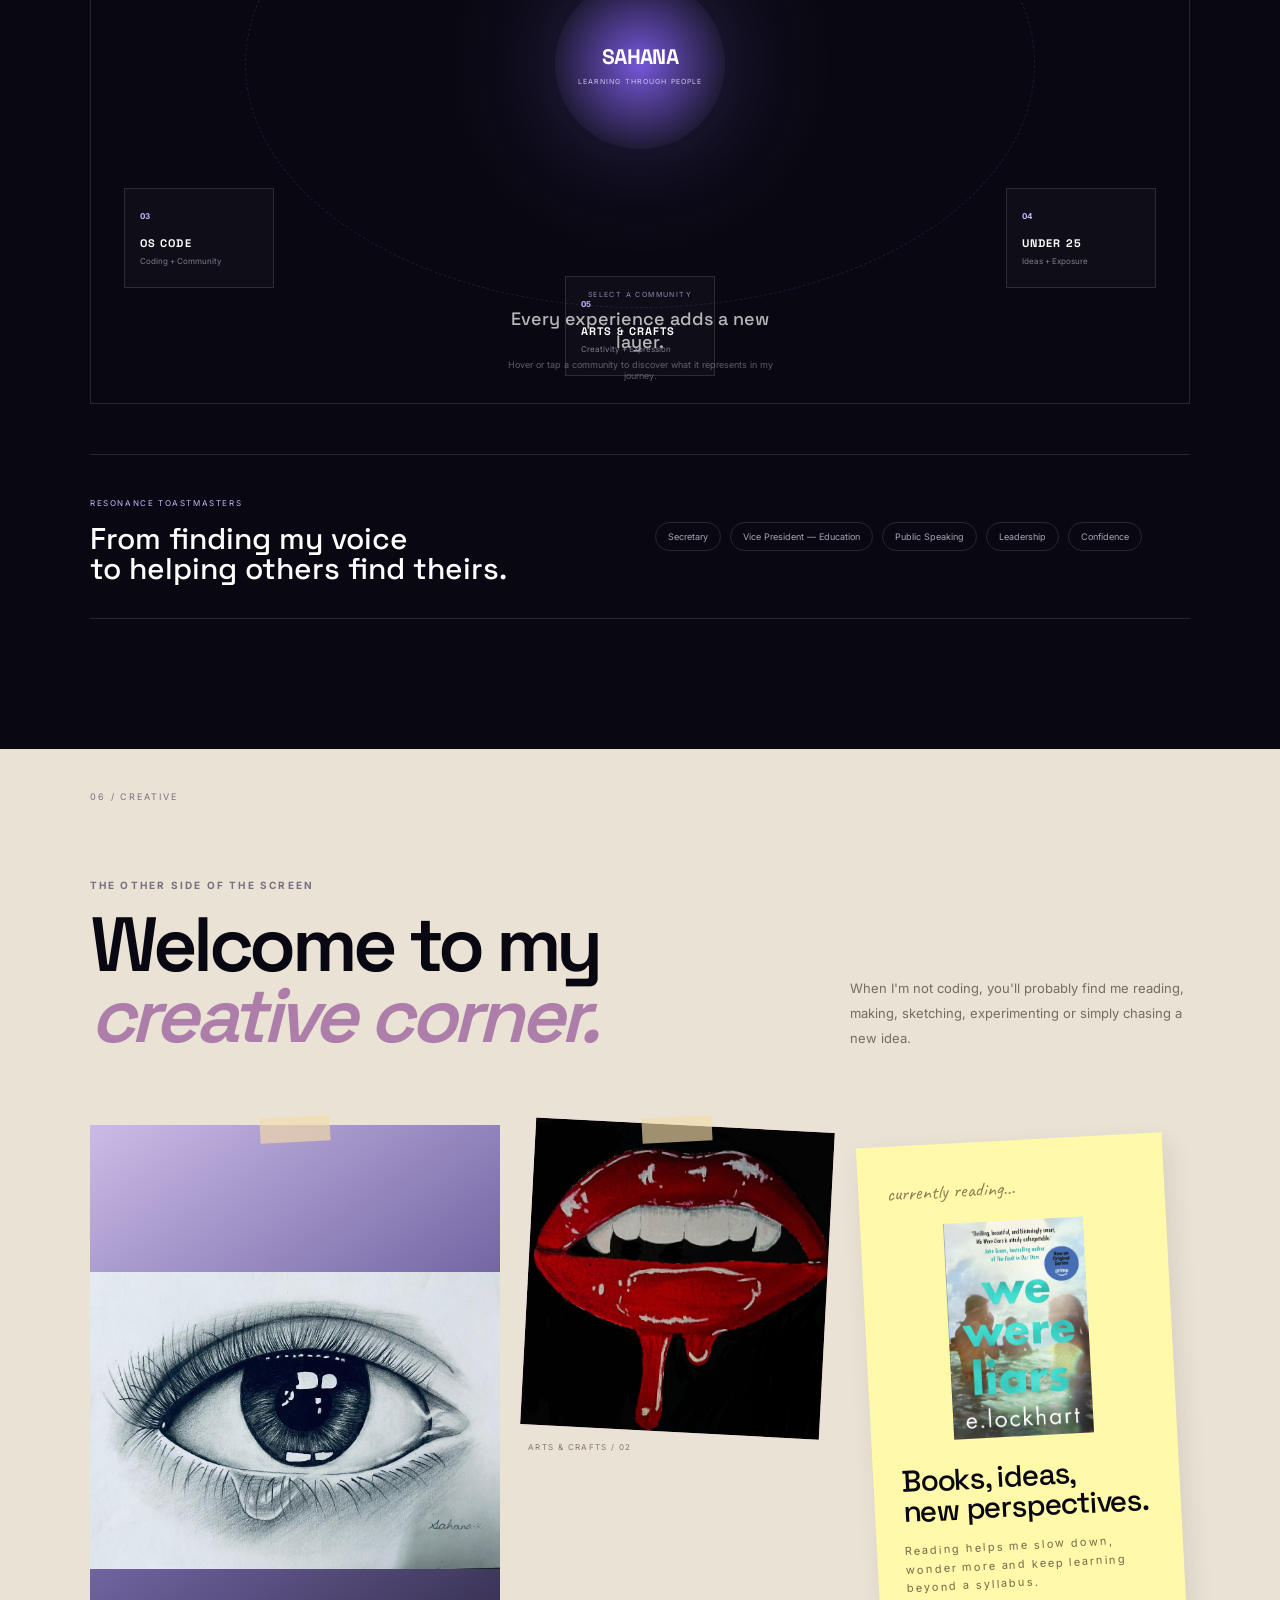
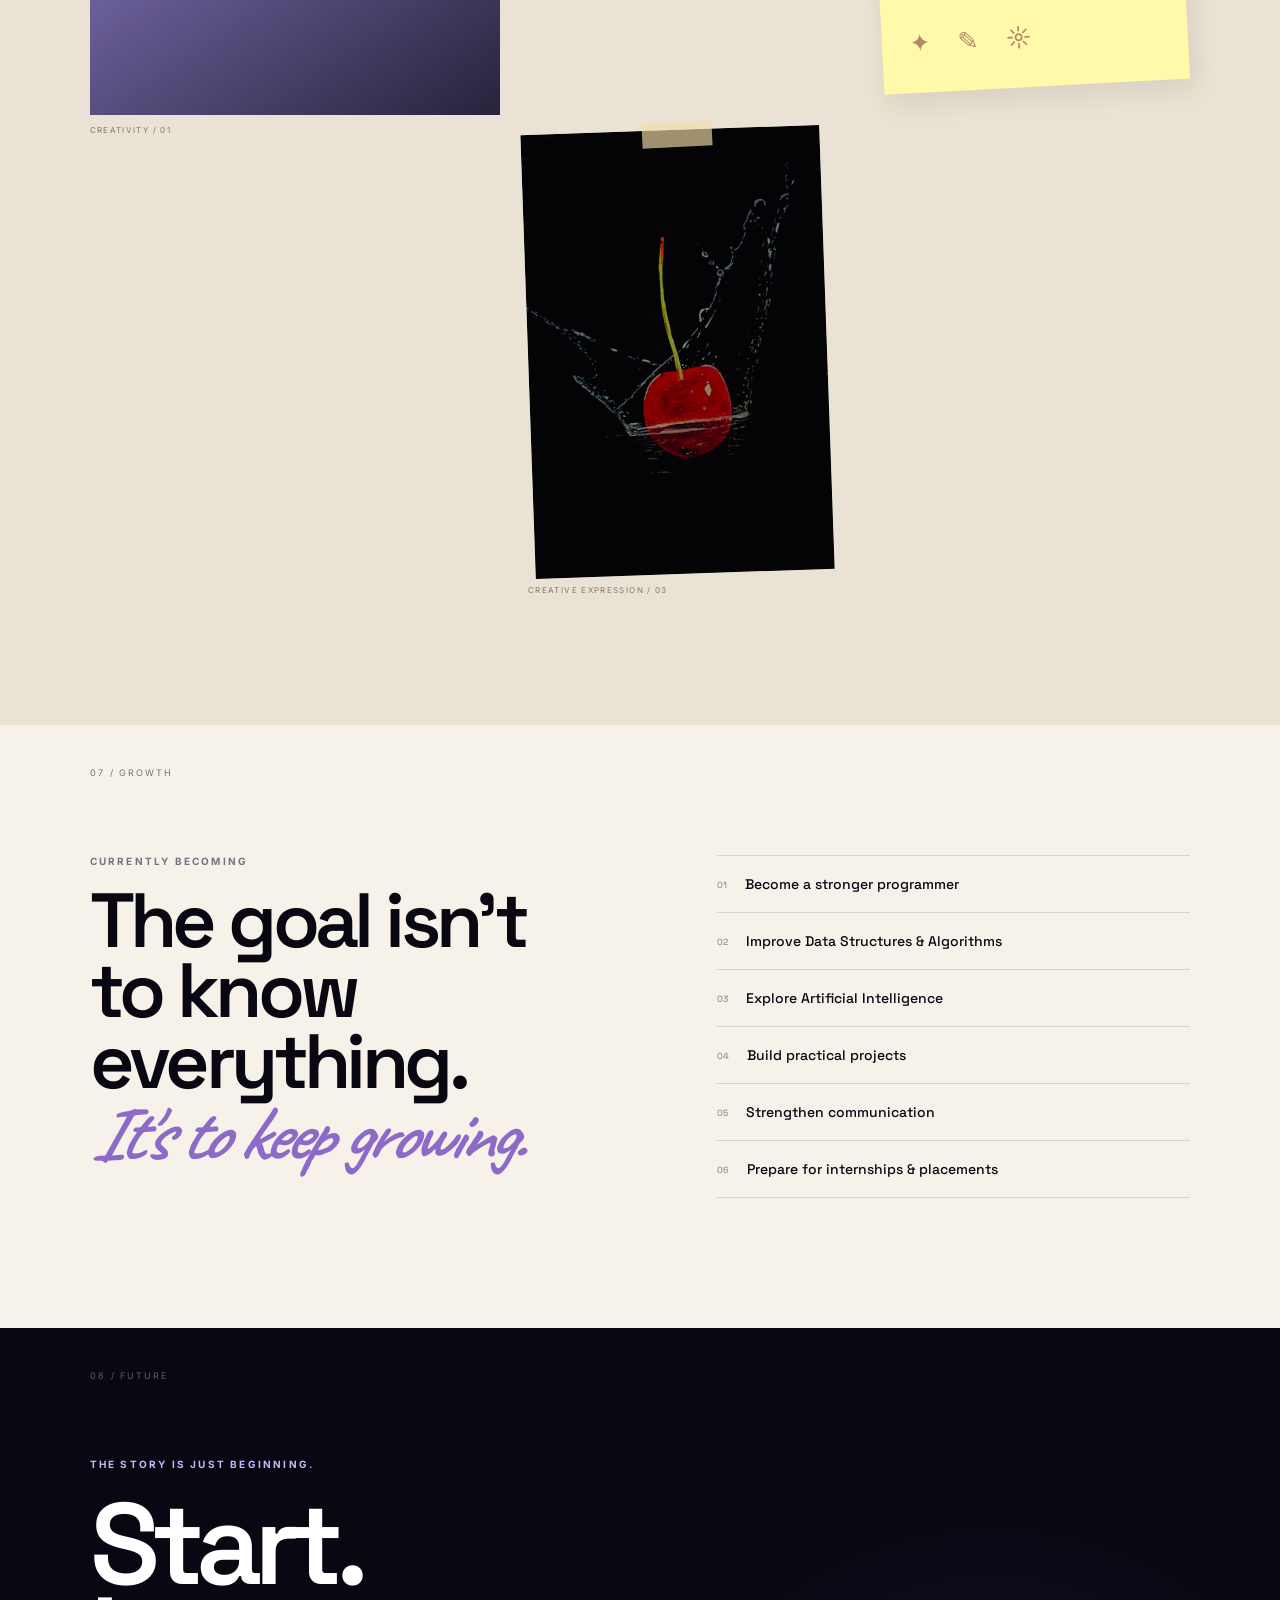
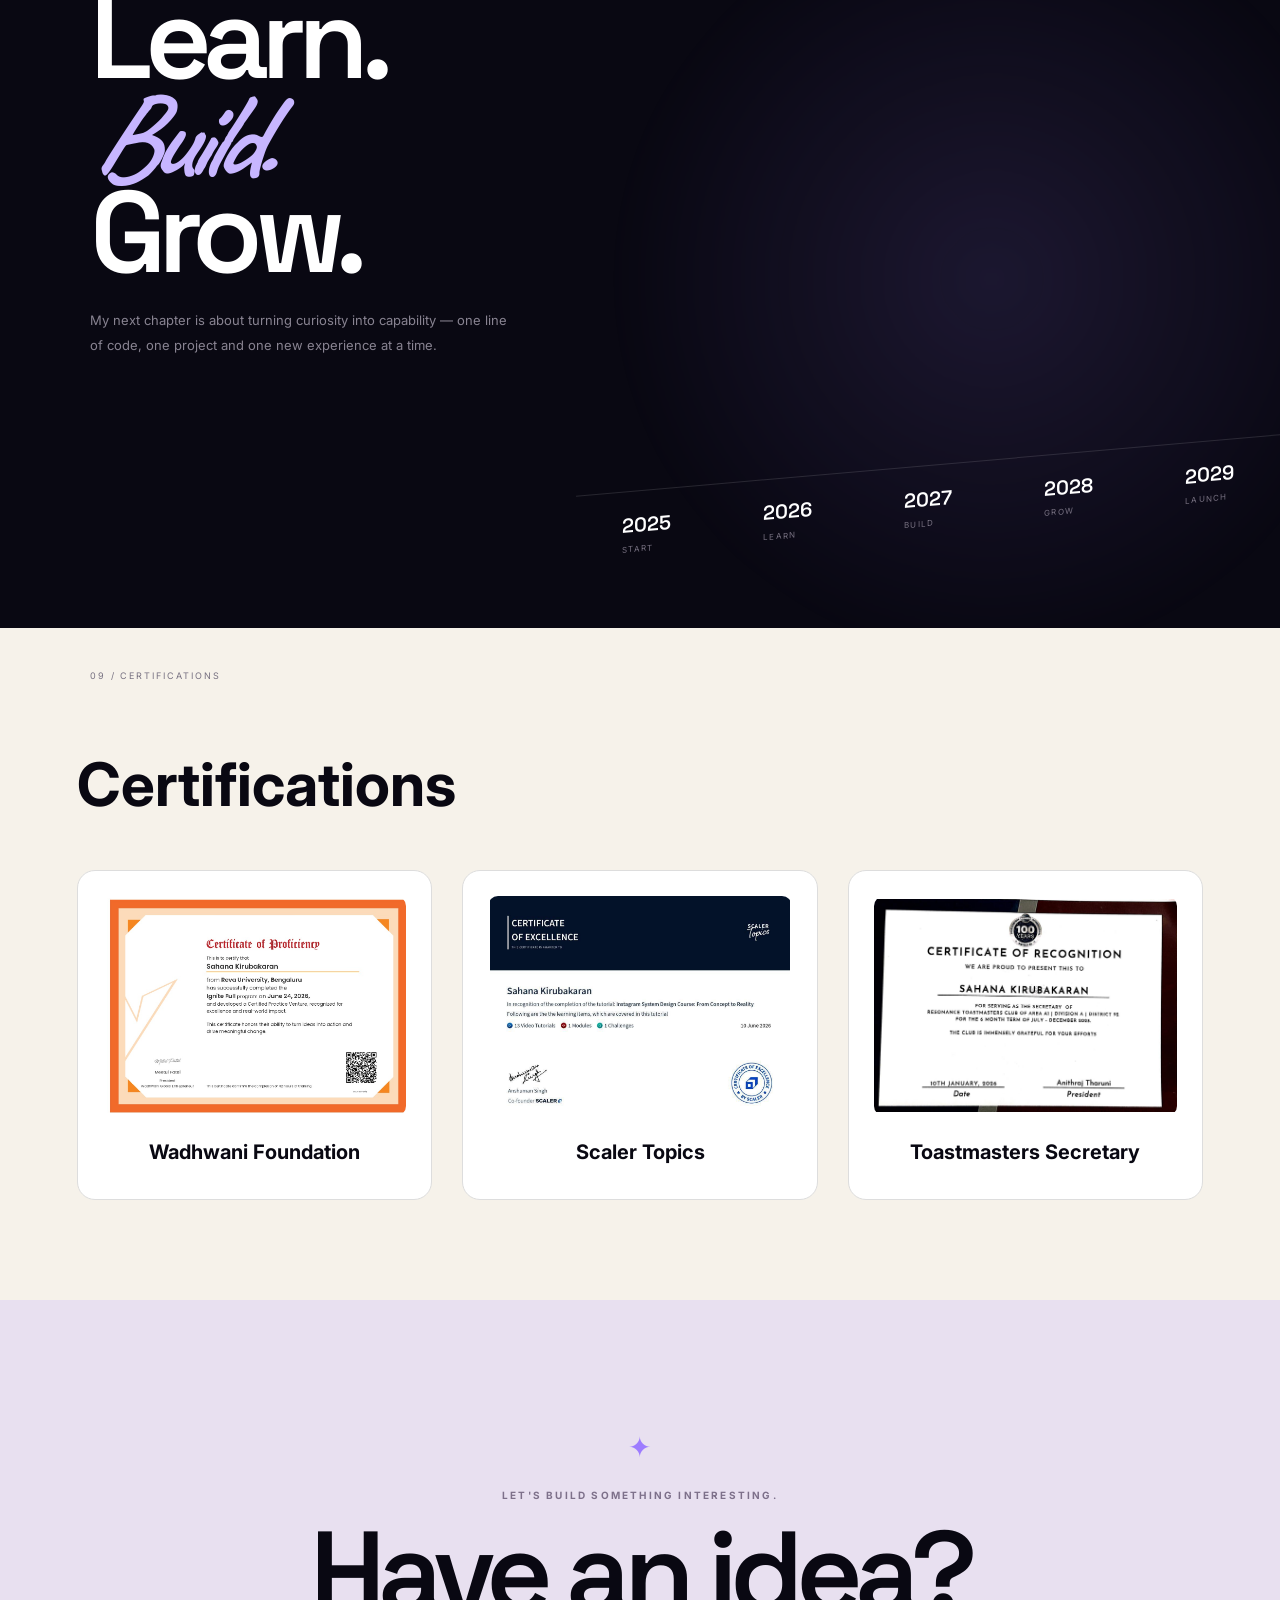
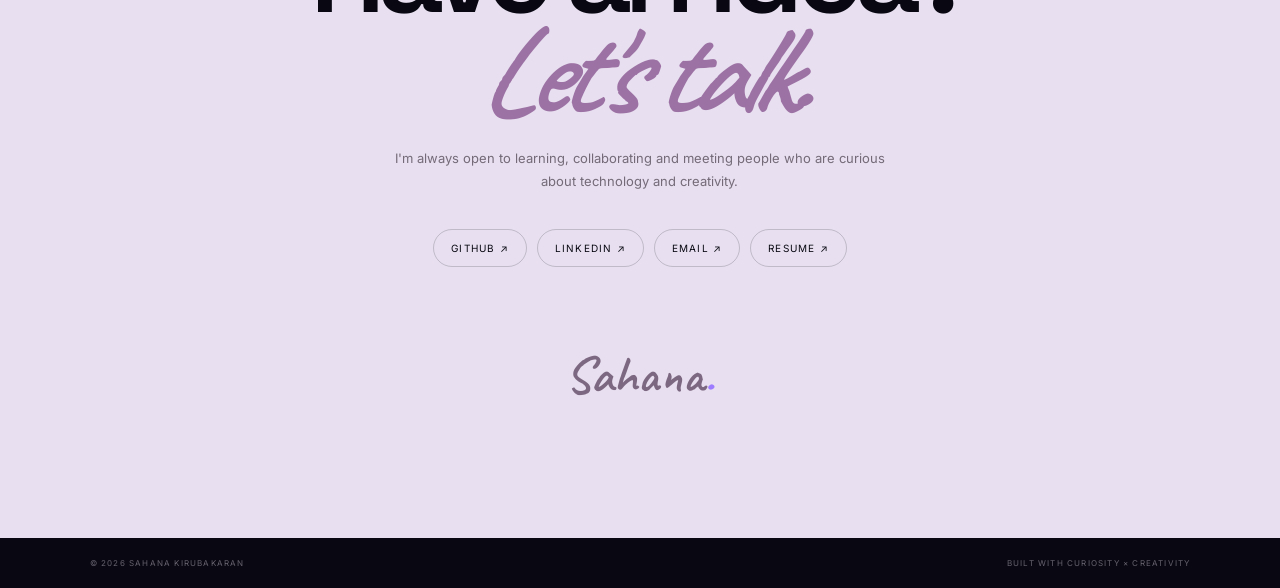
==== commit 1b2a896d: "Update index.html" ====
--- a/index.html
+++ b/index.html
@@ -1,6 +1,11 @@
 <!DOCTYPE html>
 <html lang="en">
 <head>
+  <meta property="og:title" content="Sahana Kirubakaran | AI & Data Science Portfolio">
+<meta property="og:description" content="Explore my projects, skills, creativity, certifications and journey in technology.">
+<meta property="og:image" content="https://sahanakirubakaran.github.io/sahana_portfolio/profile.jpeg">
+<meta property="og:url" content="https://sahanakirubakaran.github.io/sahana_portfolio/">
+<meta property="og:type" content="website">
   <meta charset="UTF-8">
   <meta name="viewport" content="width=device-width, initial-scale=1.0">
   <meta name="description" content="Sahana Kirubakaran — AI & Data Science student, coder, creative thinker and public speaker.">
--- a/css/style.css
+++ b/css/style.css
@@ -59,3 +59,70 @@
   margin: 20px auto;
   object-fit: contain;
 }
+/* Certifications */
+.certifications {
+  padding: 100px 6vw;
+}
+
+.certifications h2 {
+  font-size: clamp(40px, 5vw, 60px);
+  margin: 20px 0 50px;
+}
+
+.cert-grid {
+  display: grid;
+  grid-template-columns: repeat(3, 1fr);
+  gap: 30px;
+}
+
+.cert-card {
+  background: #fff;
+  border: 1px solid #ddd;
+  padding: 25px;
+  border-radius: 18px;
+  text-align: center;
+  transition: 0.3s ease;
+}
+
+.cert-card:hover {
+  transform: translateY(-8px);
+}
+
+.cert-card img {
+  width: 100%;
+  height: 220px;
+  object-fit: contain;
+  border-radius: 10px;
+  margin-bottom: 20px;
+}
+
+.cert-card h3 {
+  font-size: 20px;
+  margin-bottom: 10px;
+}
+
+.cert-card p {
+  font-size: 14px;
+  opacity: 0.75;
+}
+@media (max-width: 700px) {
+
+  .cert-grid {
+    grid-template-columns: 1fr;
+    gap: 25px;
+  }
+
+  .cert-card {
+    width: 100%;
+    padding: 20px;
+  }
+
+  .cert-card img {
+    height: 180px;
+  }
+
+  .cert-card h3 {
+    font-size: 24px;
+  }
+
+
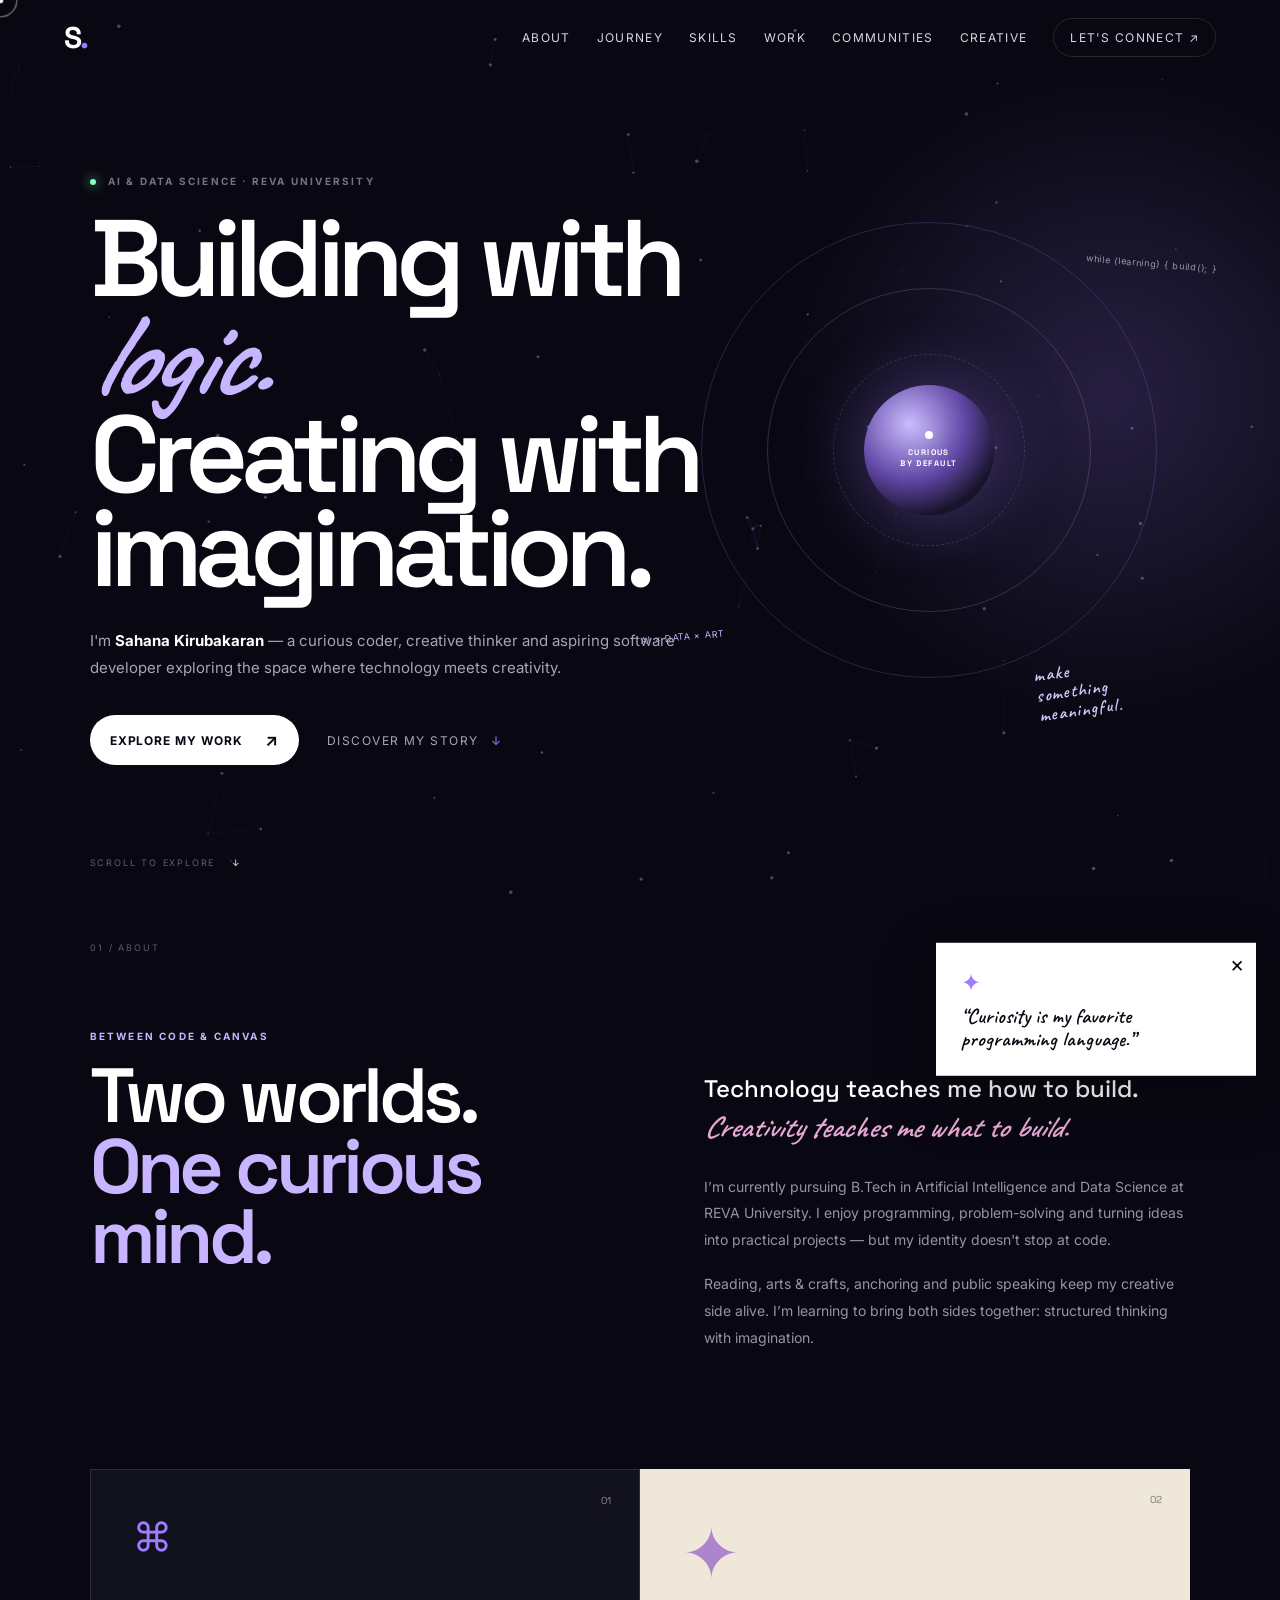
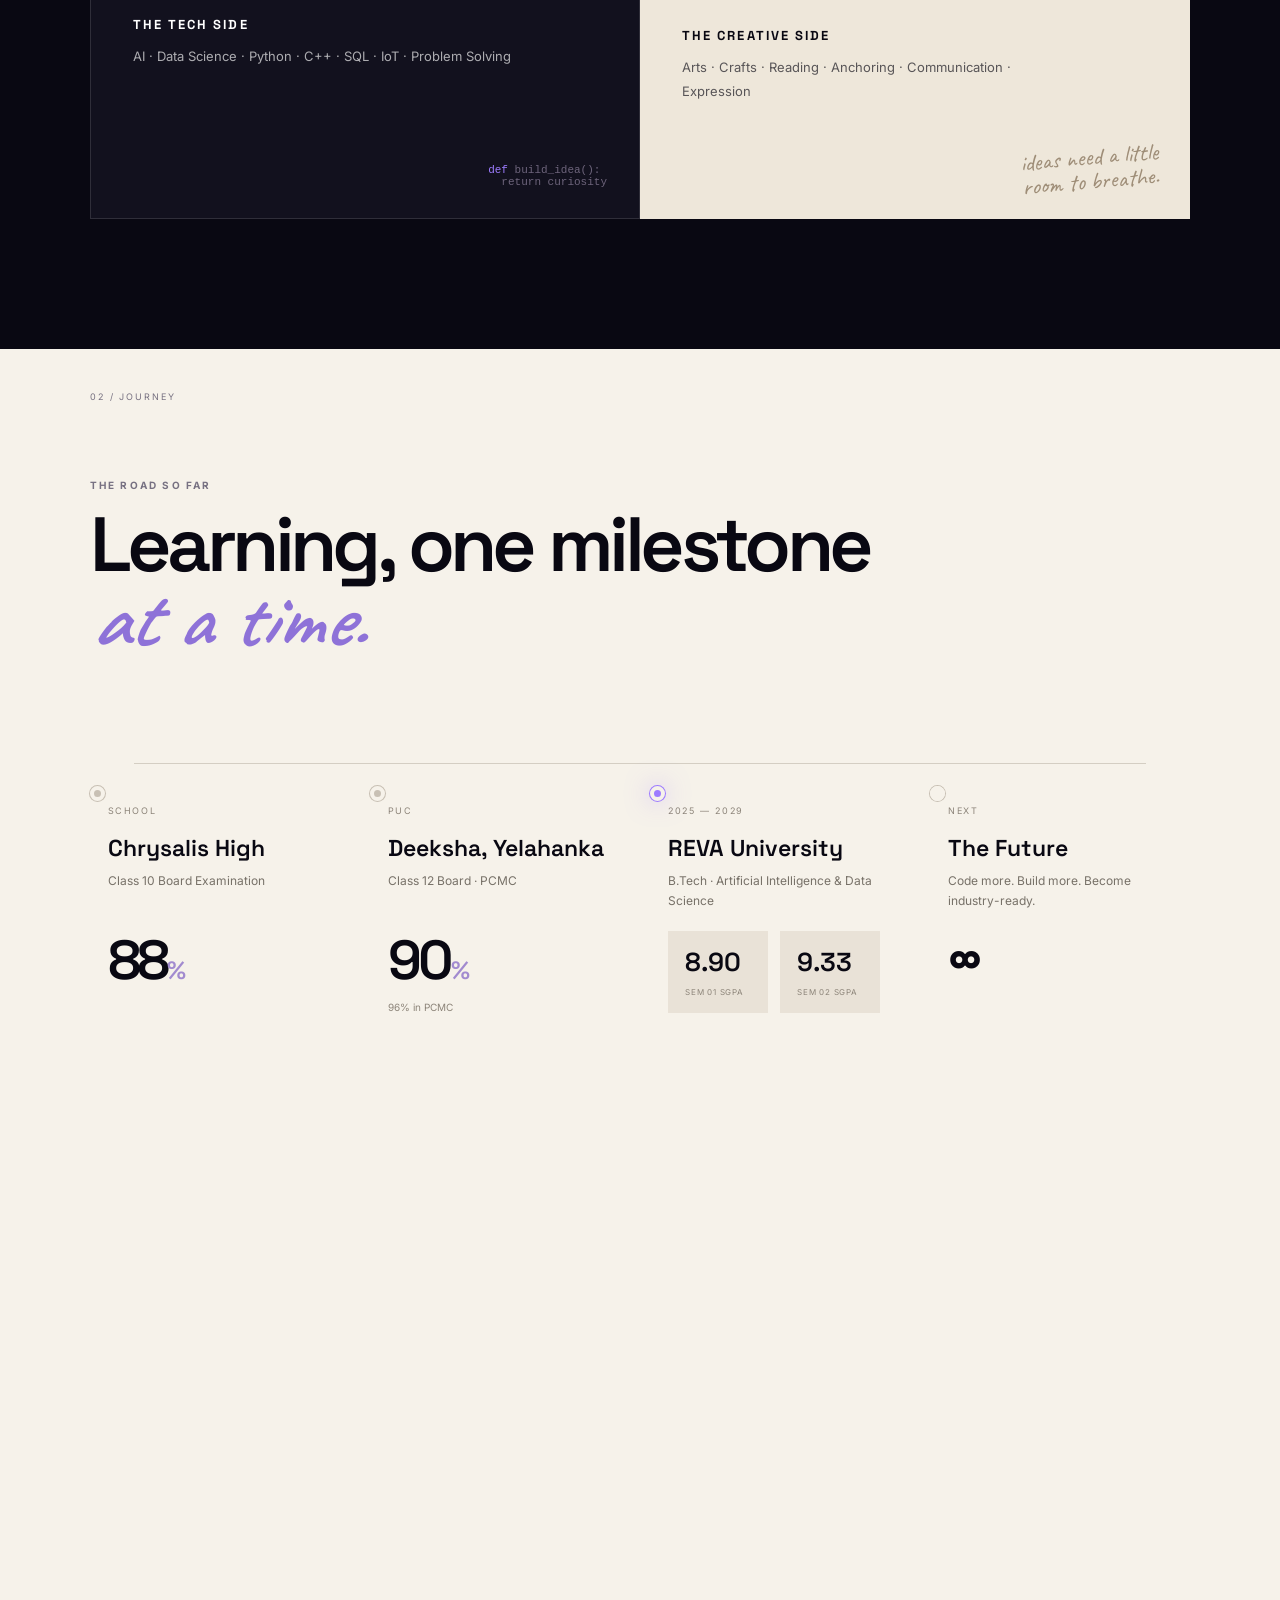
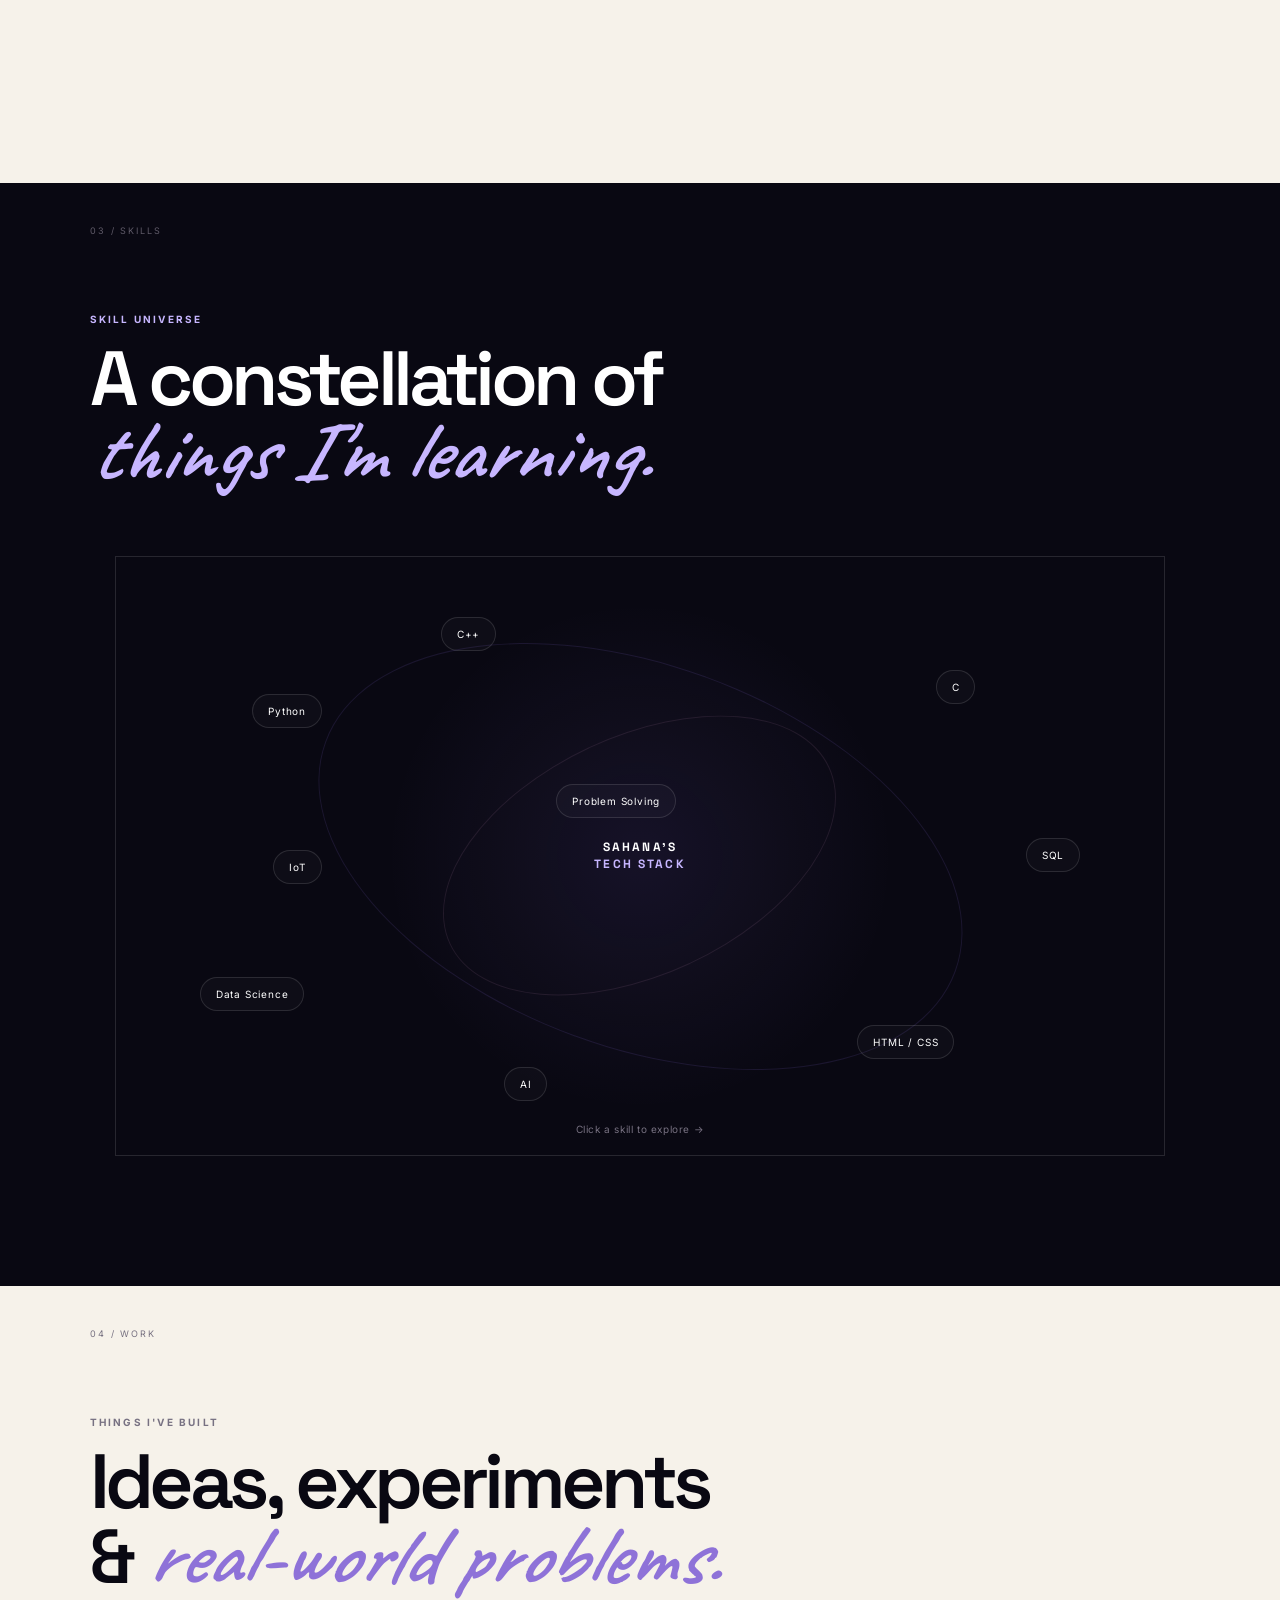
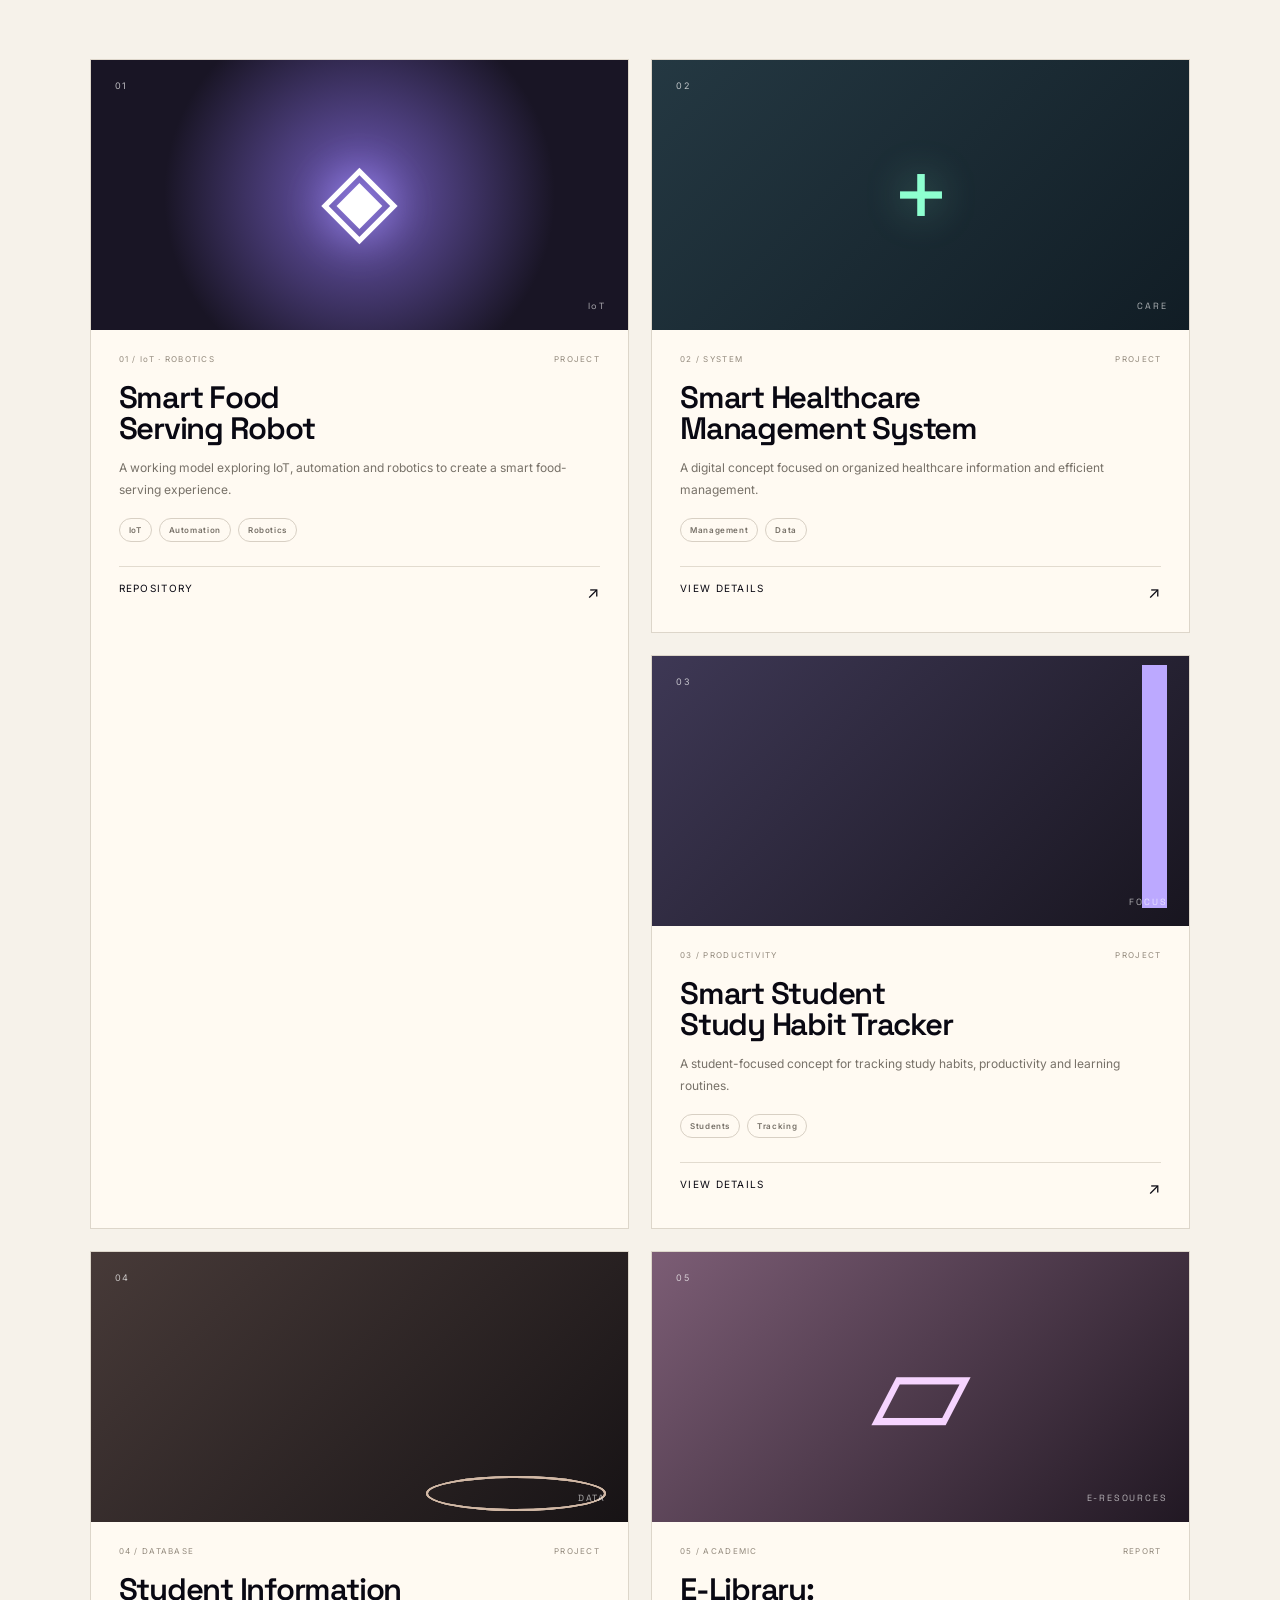
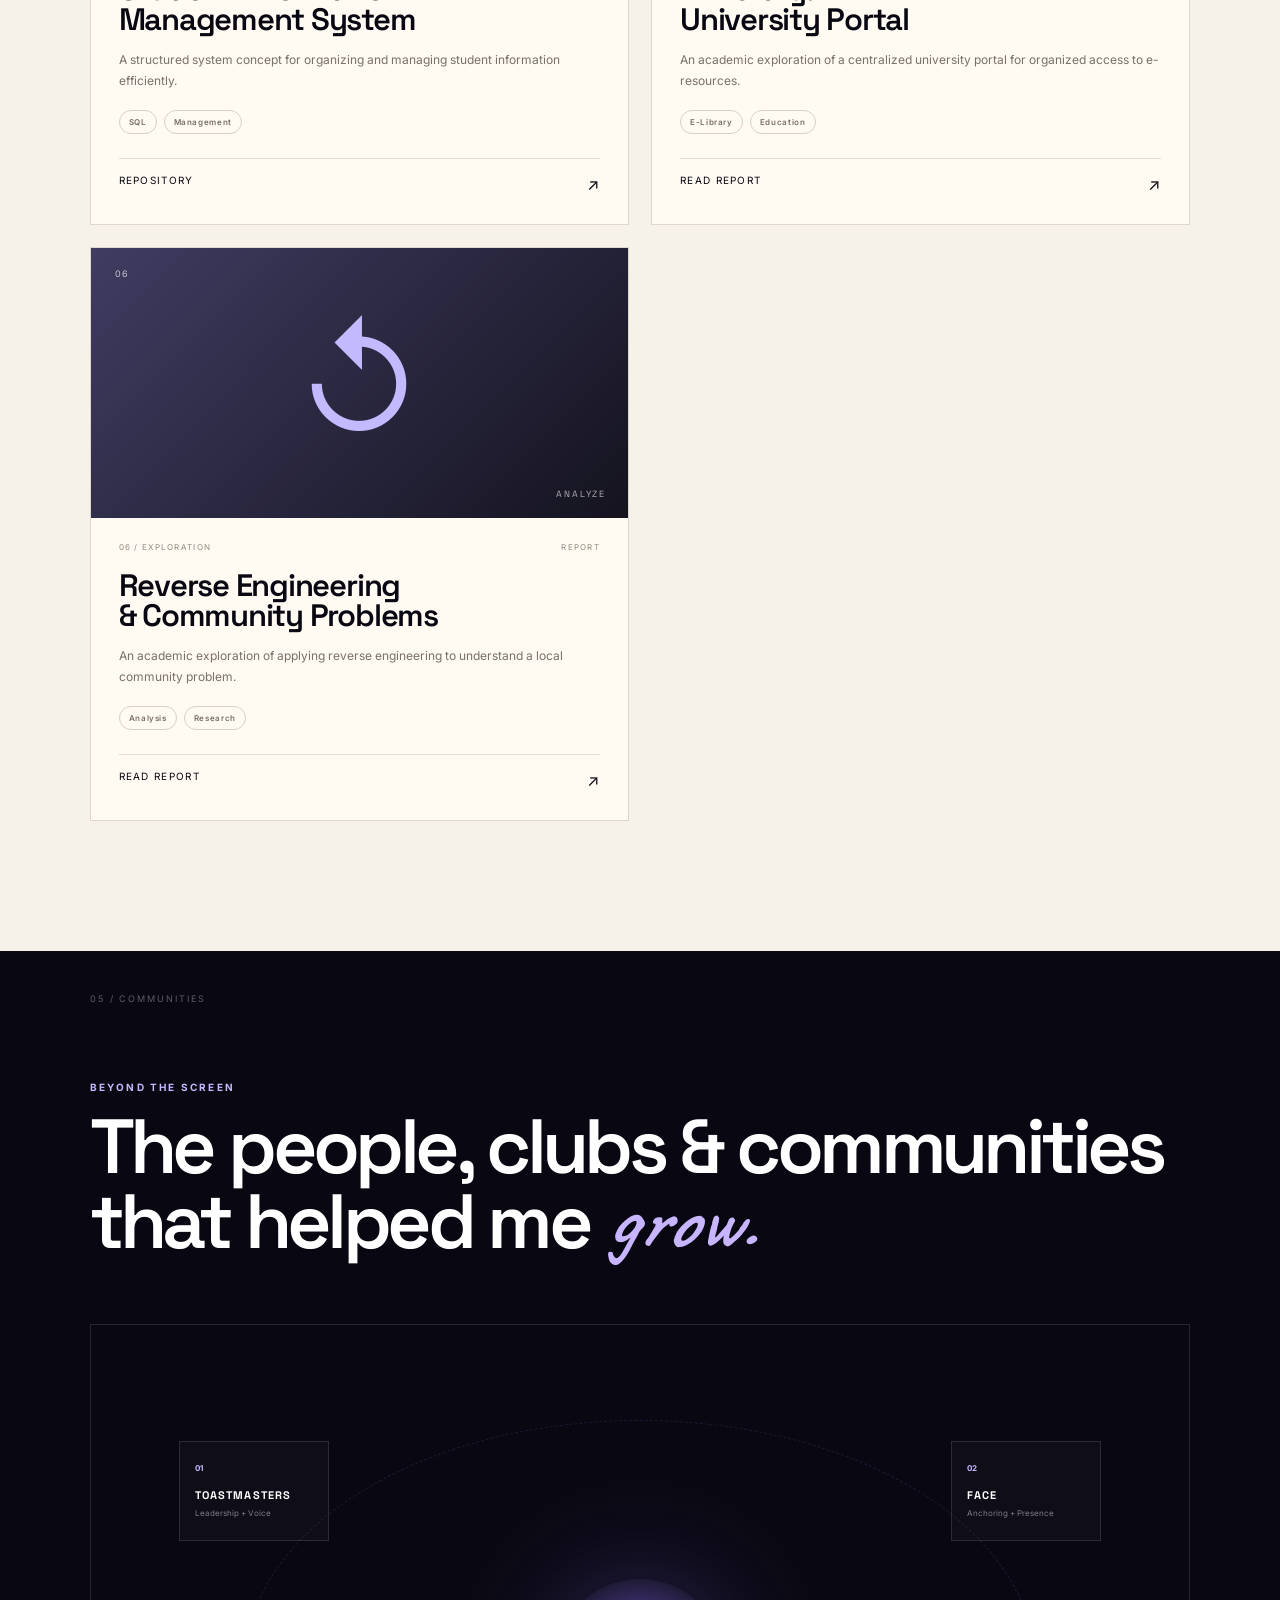
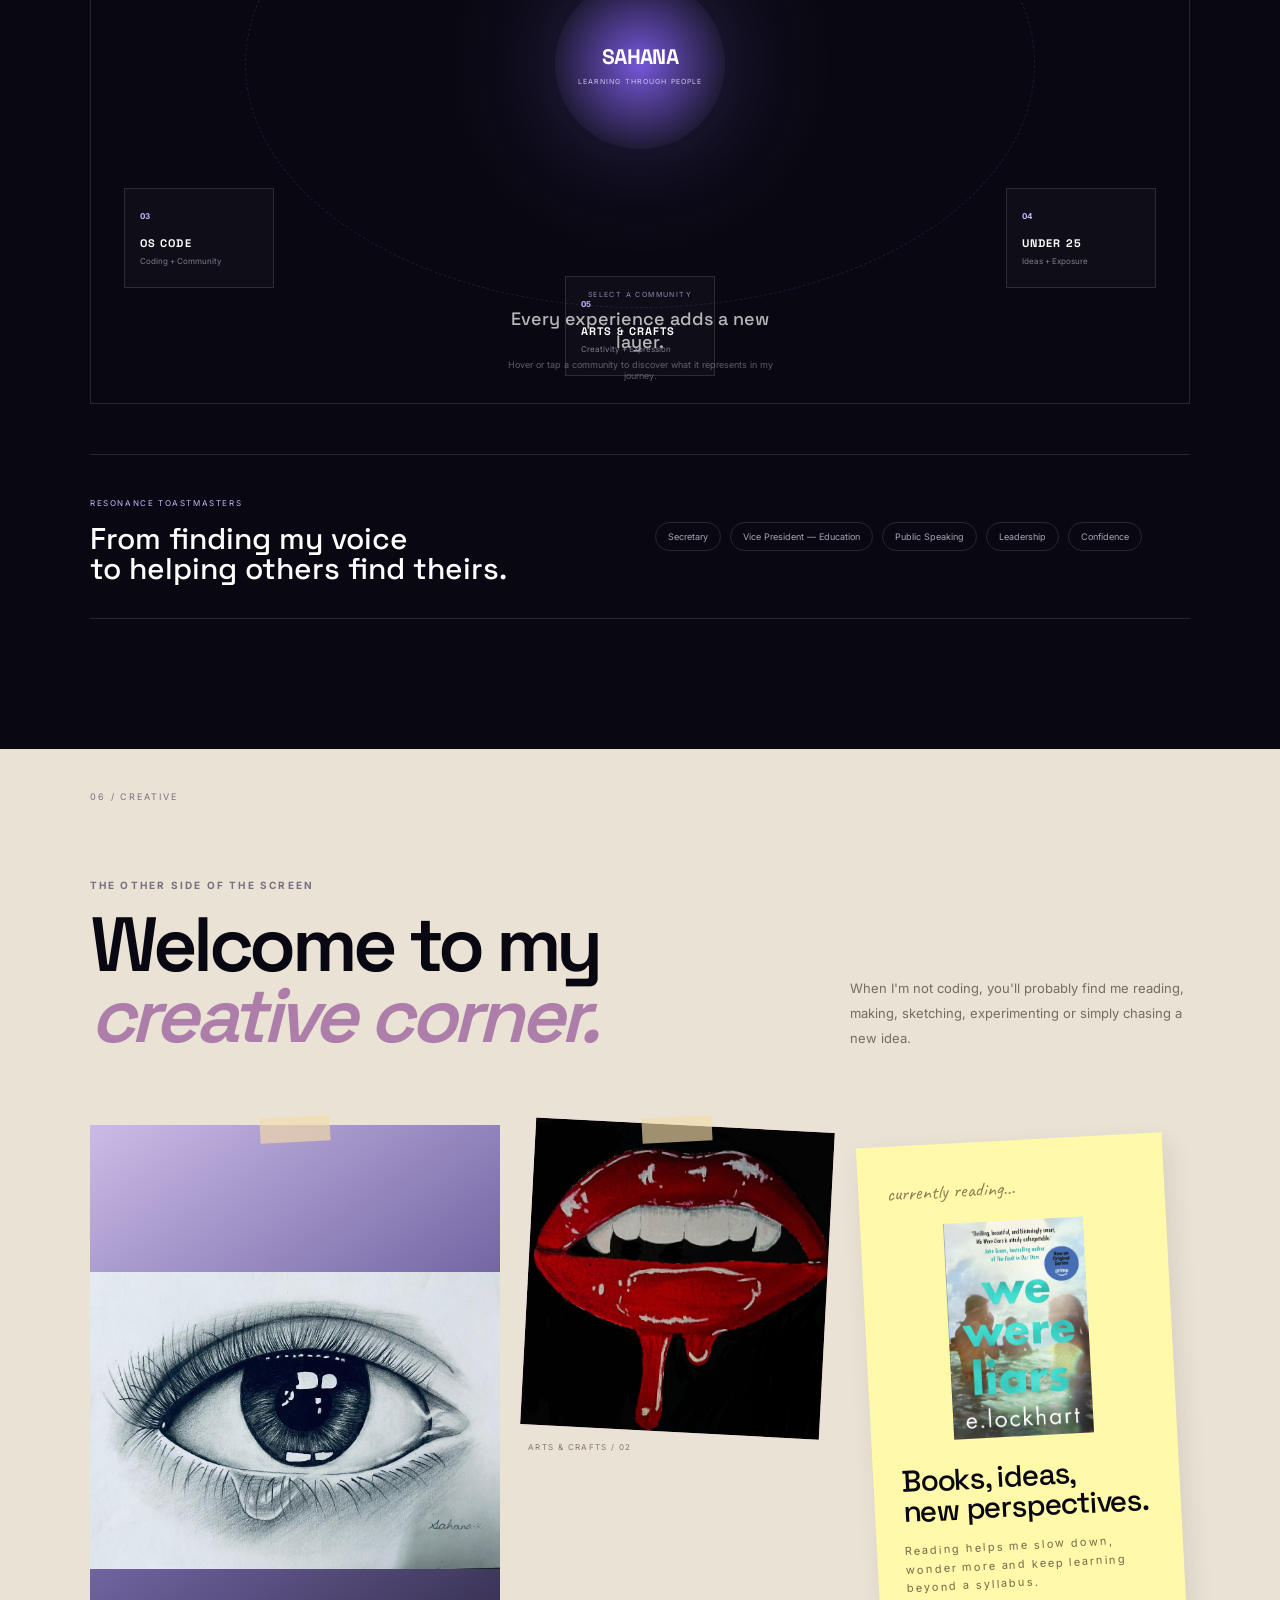
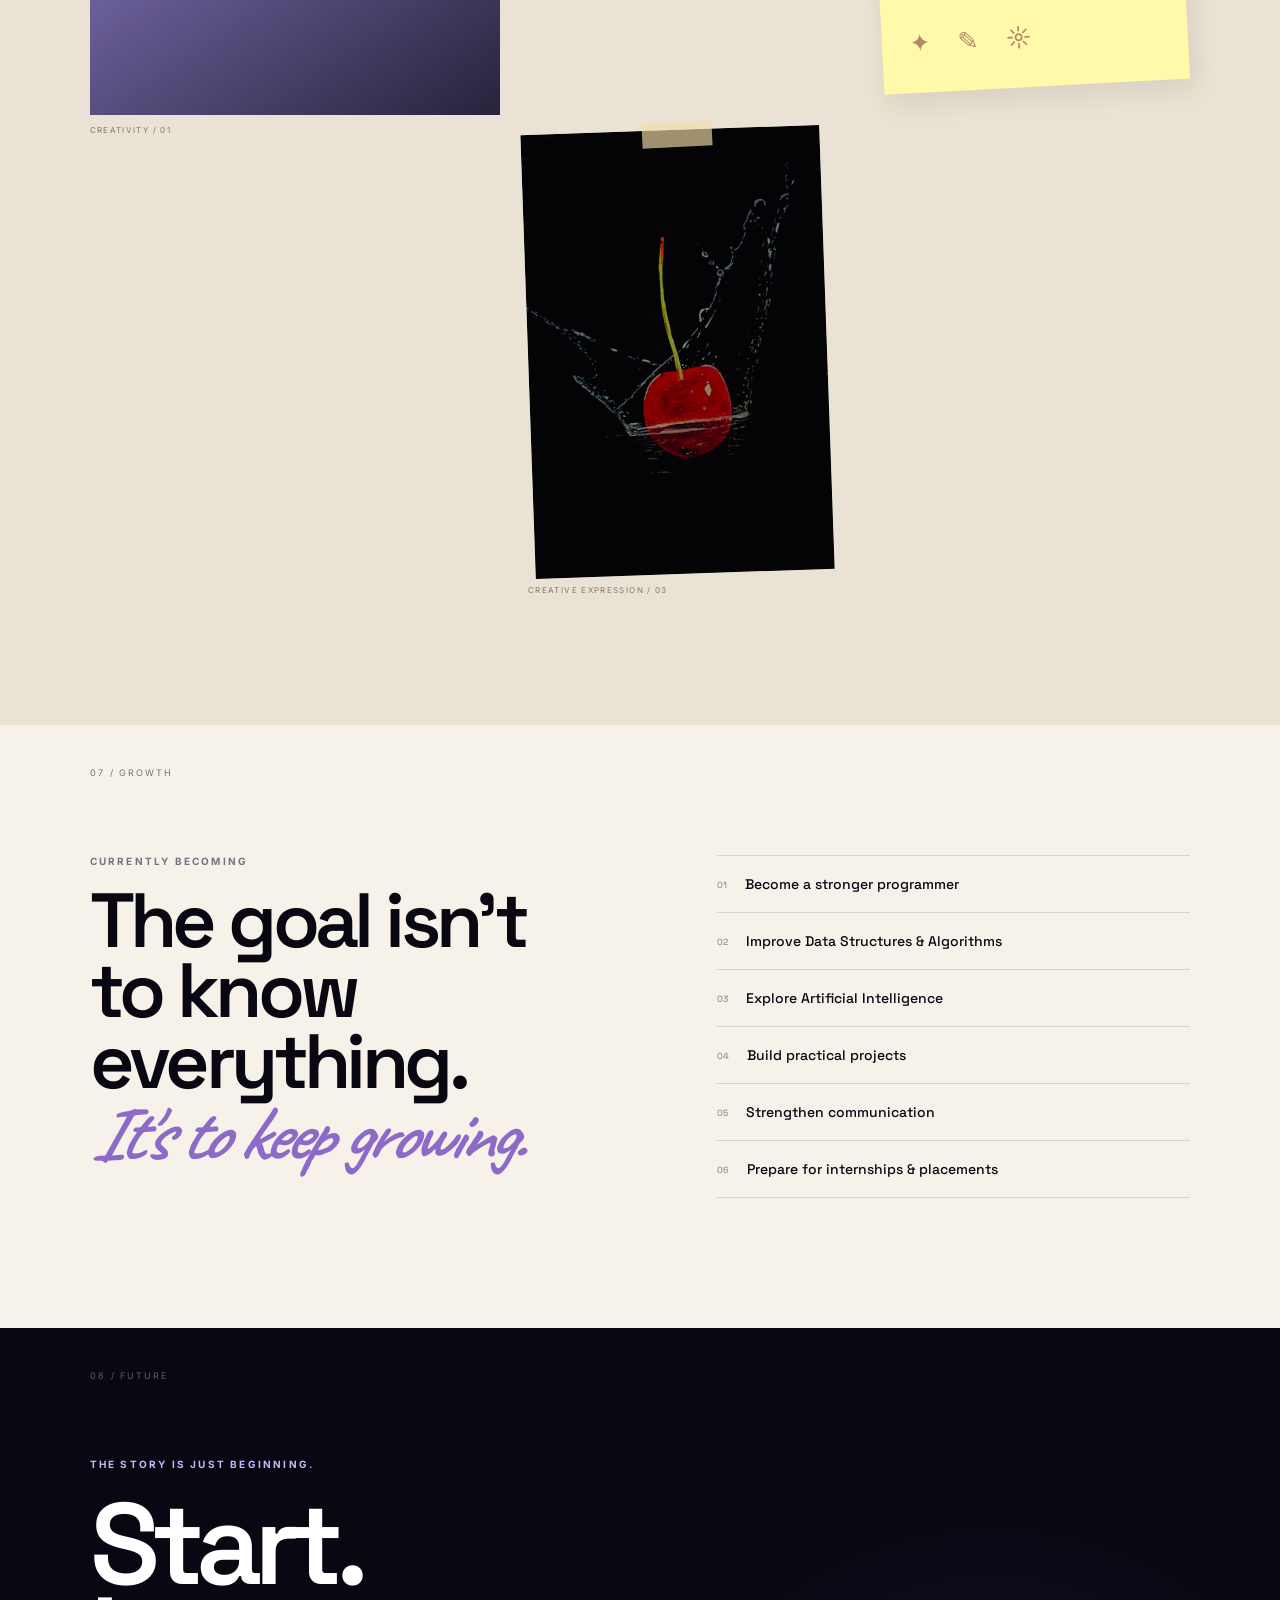
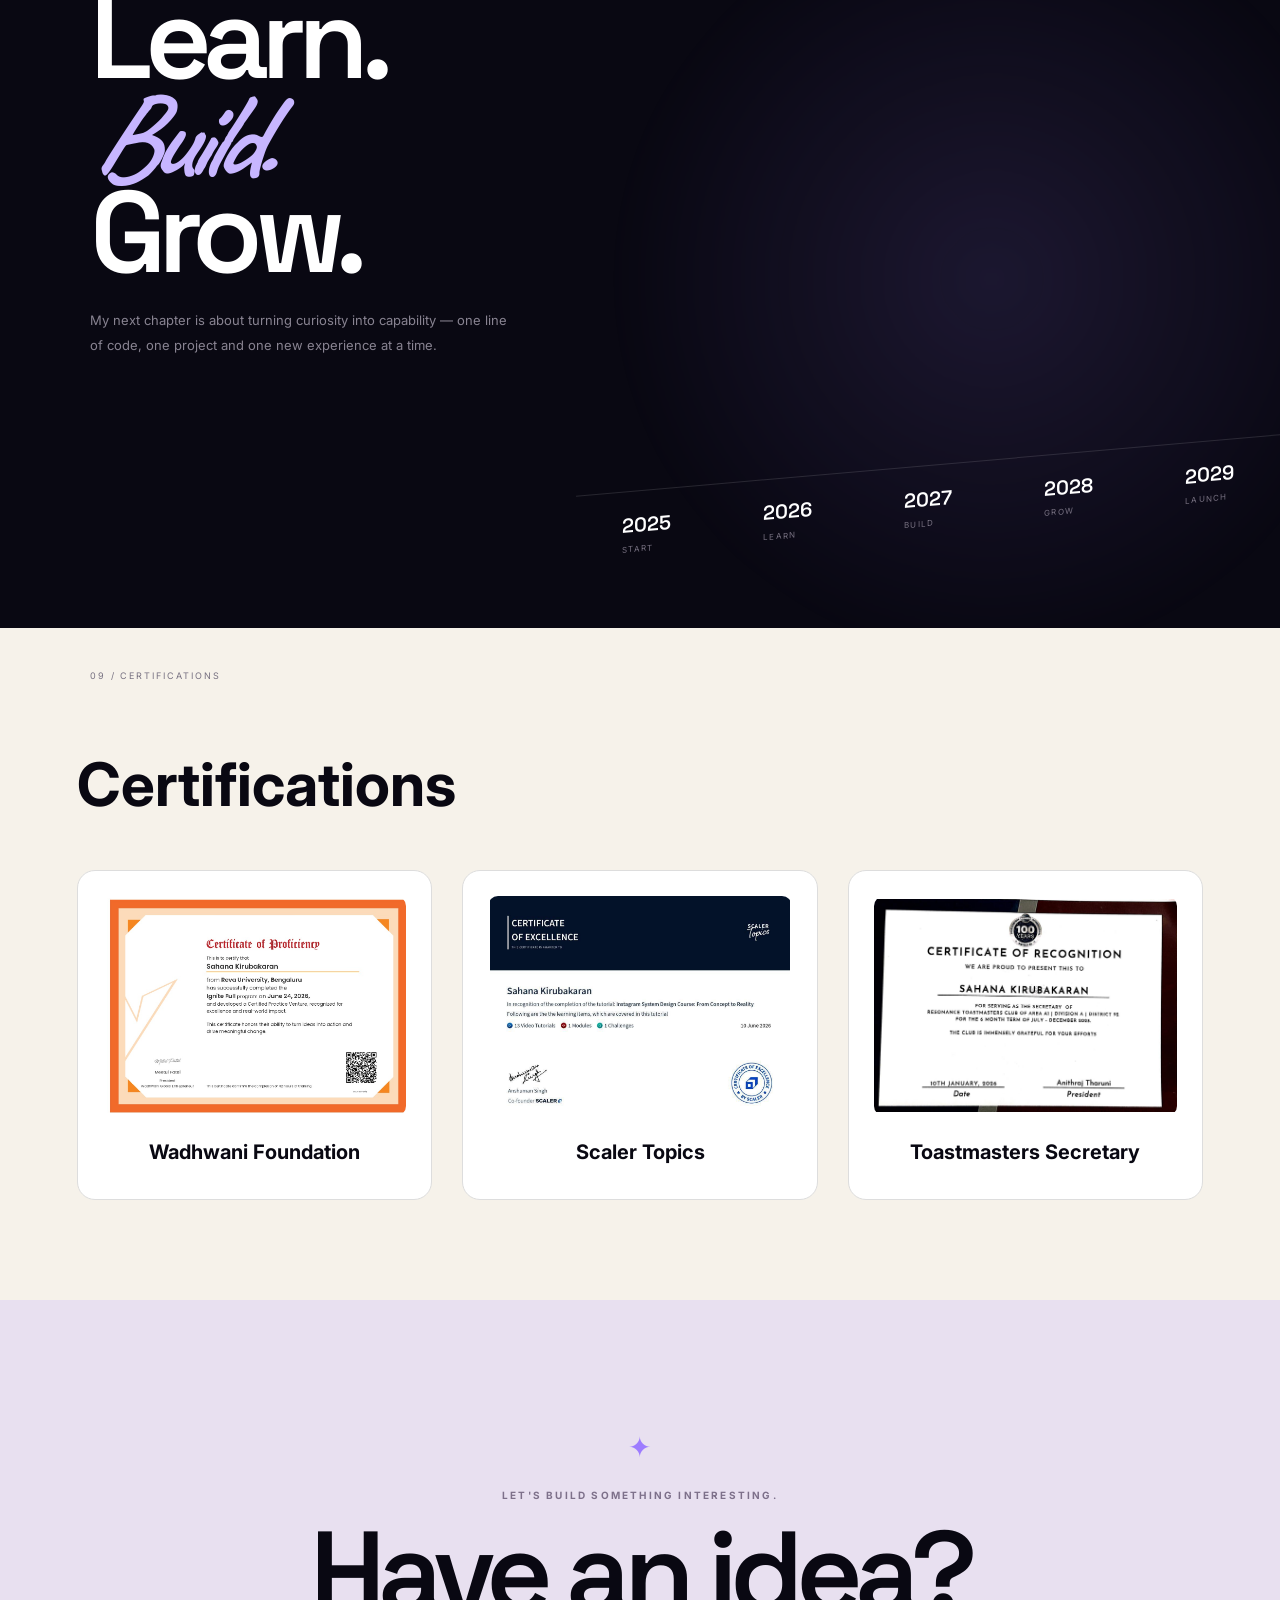
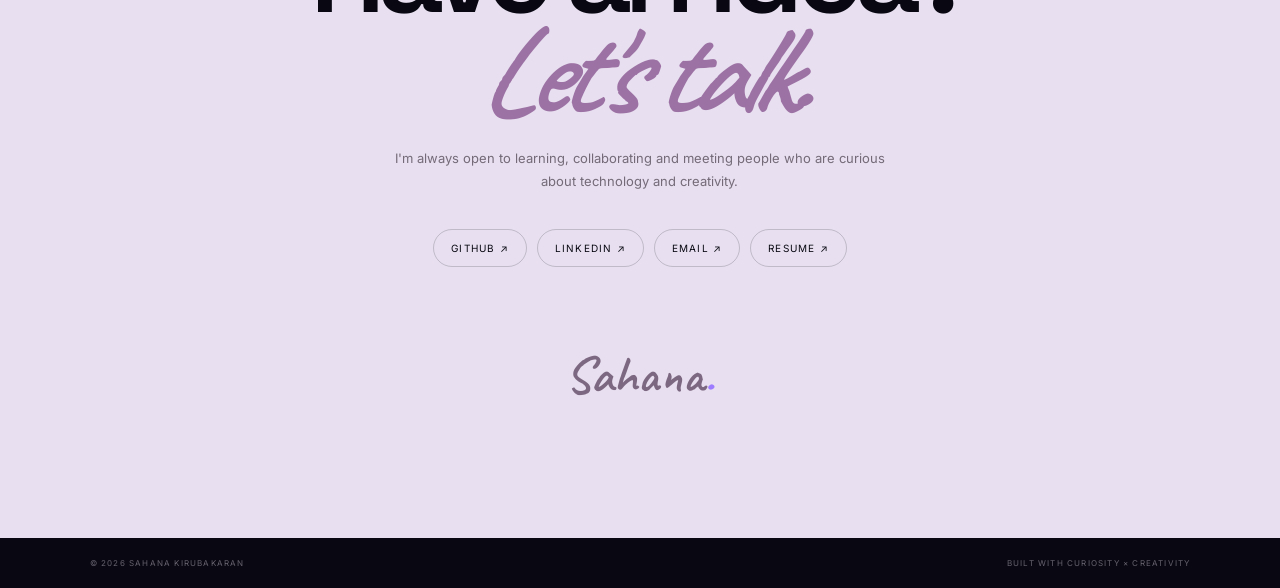
==== commit 518b5ce7: "Update index.html" ====
--- a/index.html
+++ b/index.html
@@ -3,7 +3,7 @@
 <head>
   <meta property="og:title" content="Sahana Kirubakaran | AI & Data Science Portfolio">
 <meta property="og:description" content="Explore my projects, skills, creativity, certifications and journey in technology.">
-<meta property="og:image" content="https://sahanakirubakaran.github.io/sahana_portfolio/profile.jpeg">
+<meta property="og:image" content="https://sahanakirubakaran.github.io/sahana_portfolio/linkedin-preview.png">
 <meta property="og:url" content="https://sahanakirubakaran.github.io/sahana_portfolio/">
 <meta property="og:type" content="website">
   <meta charset="UTF-8">
